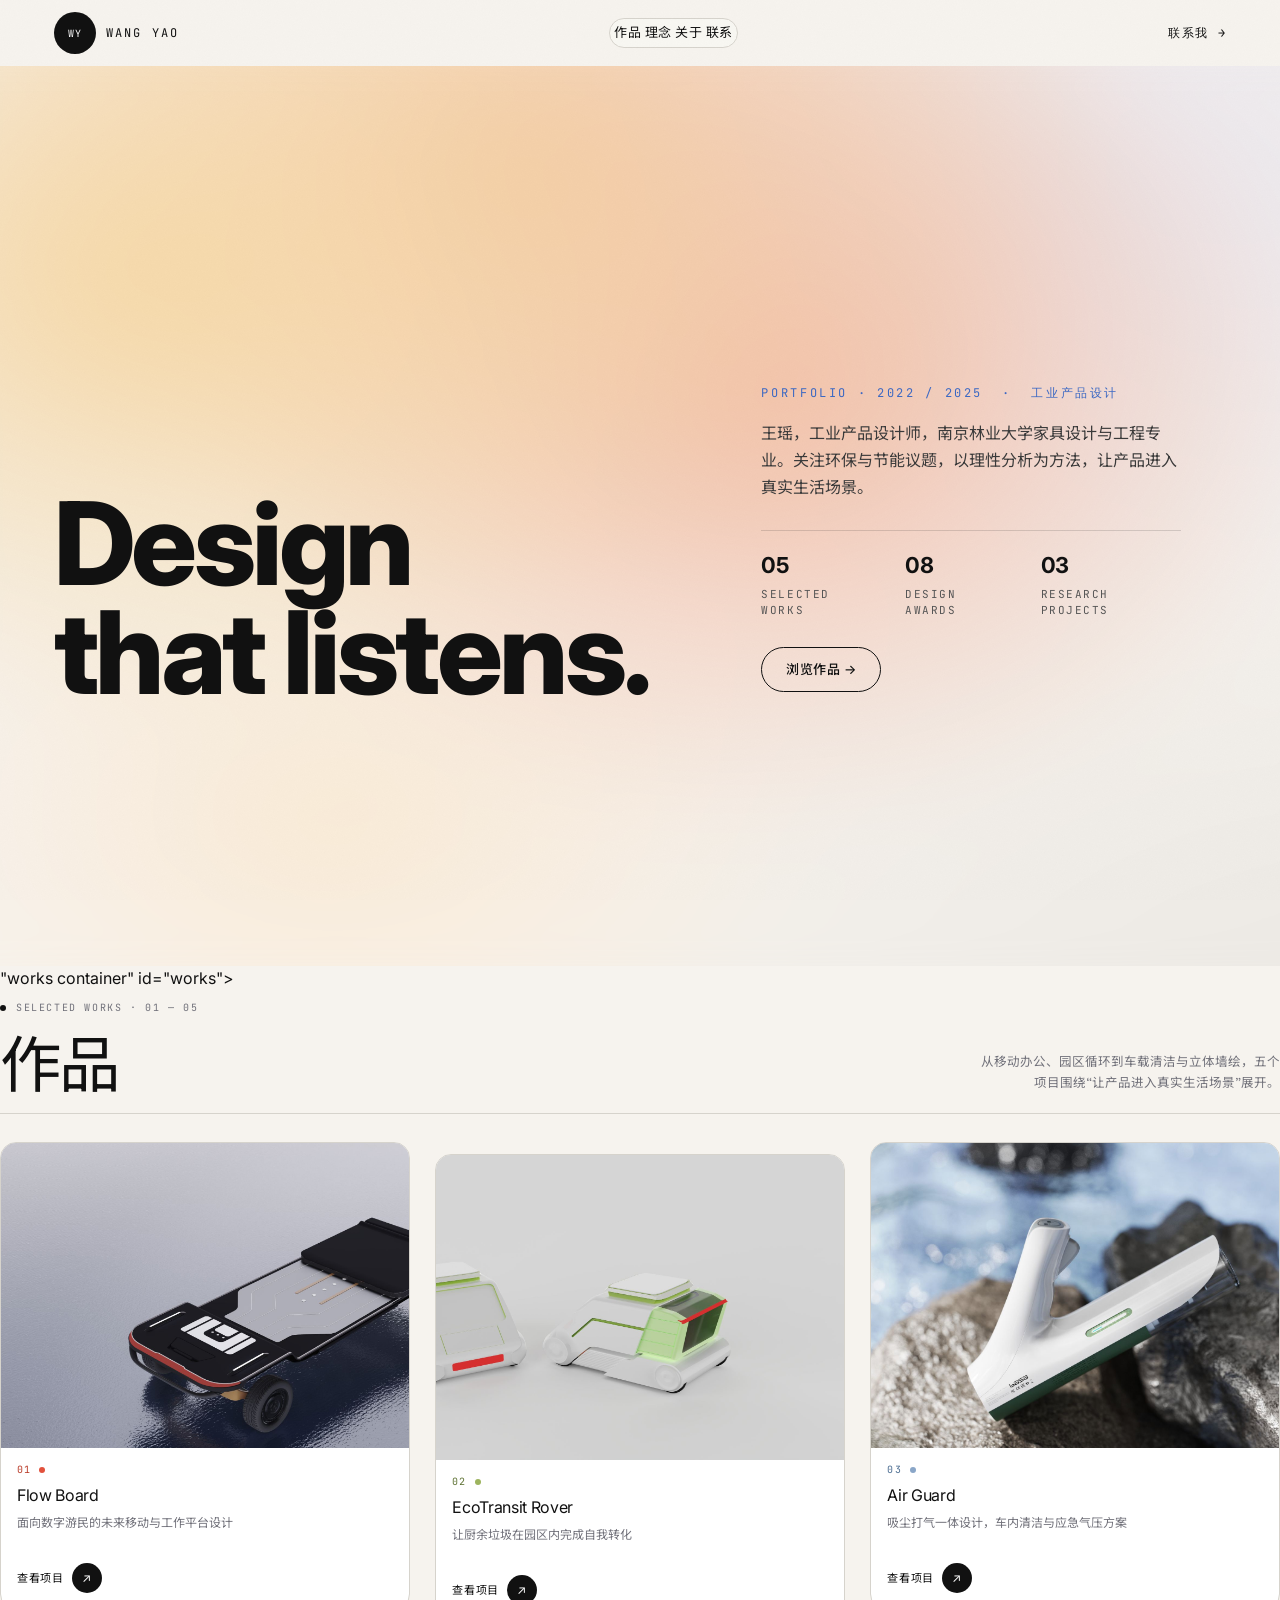
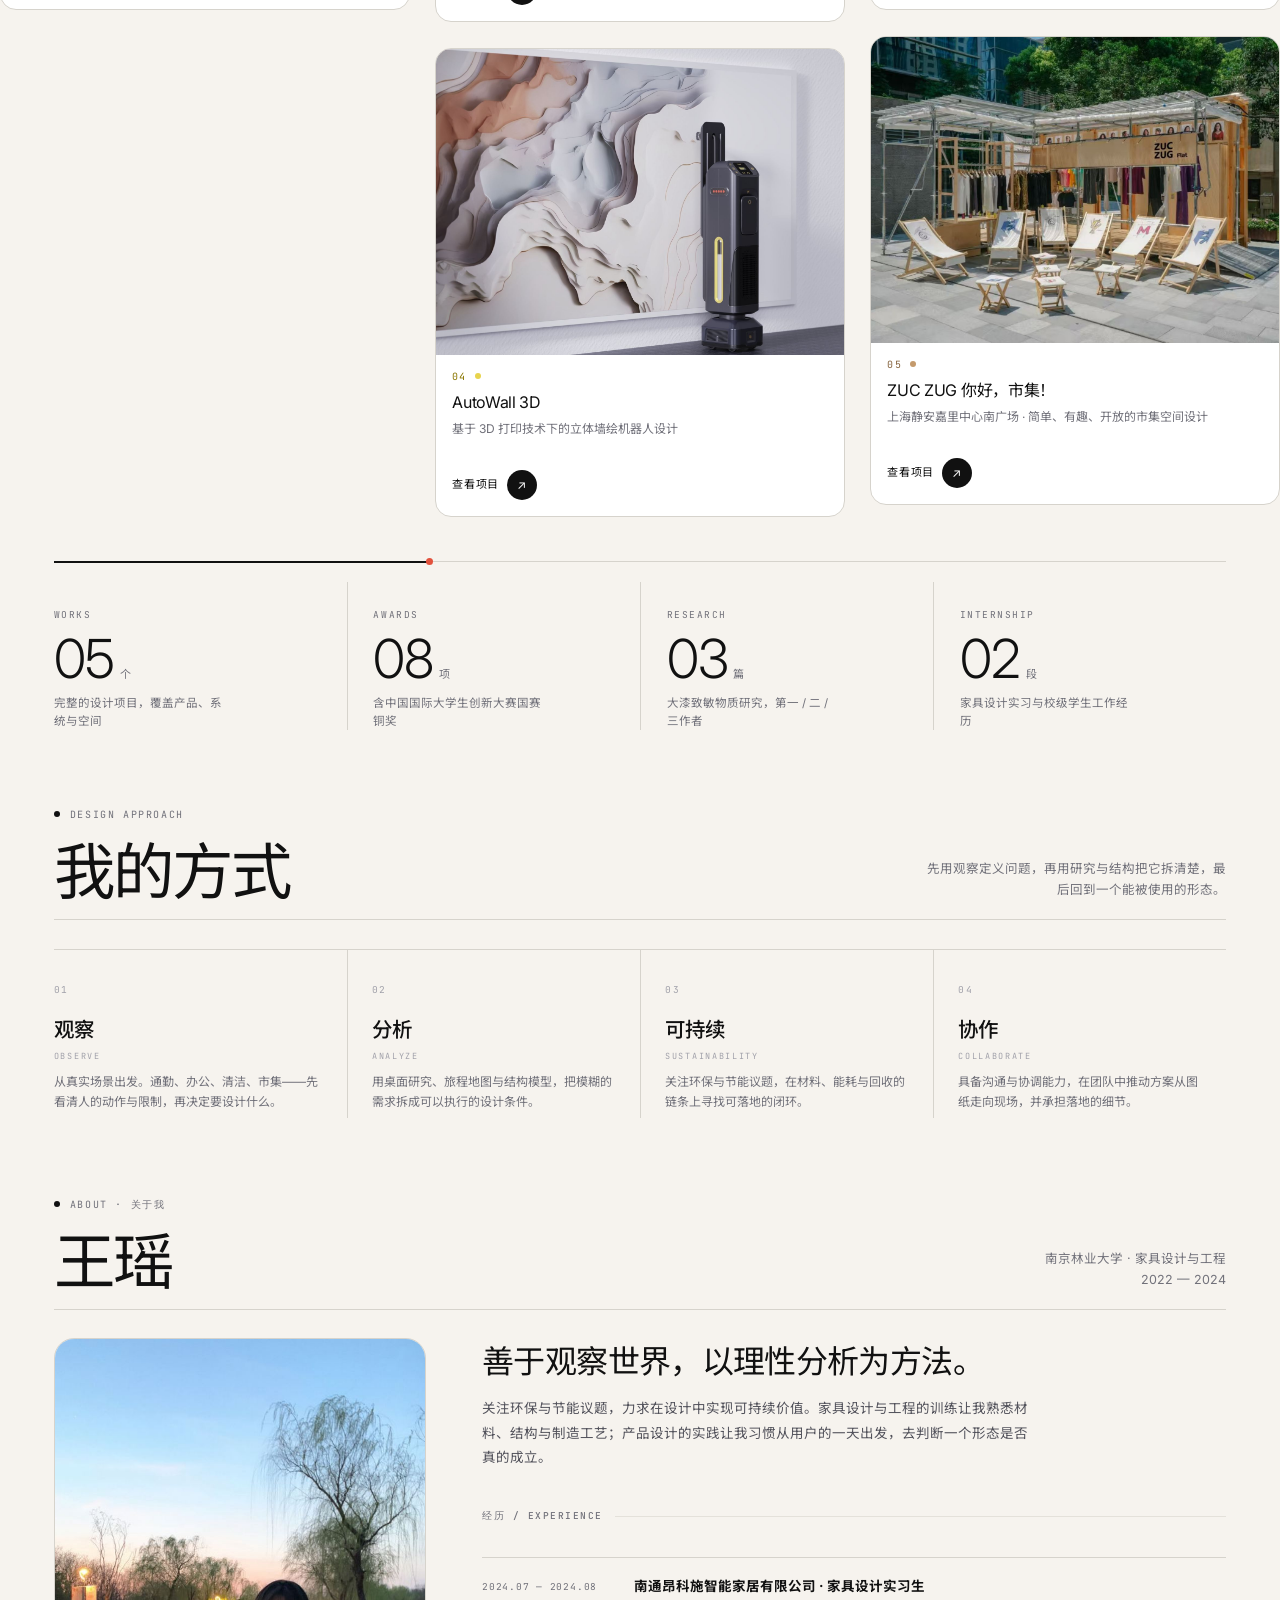
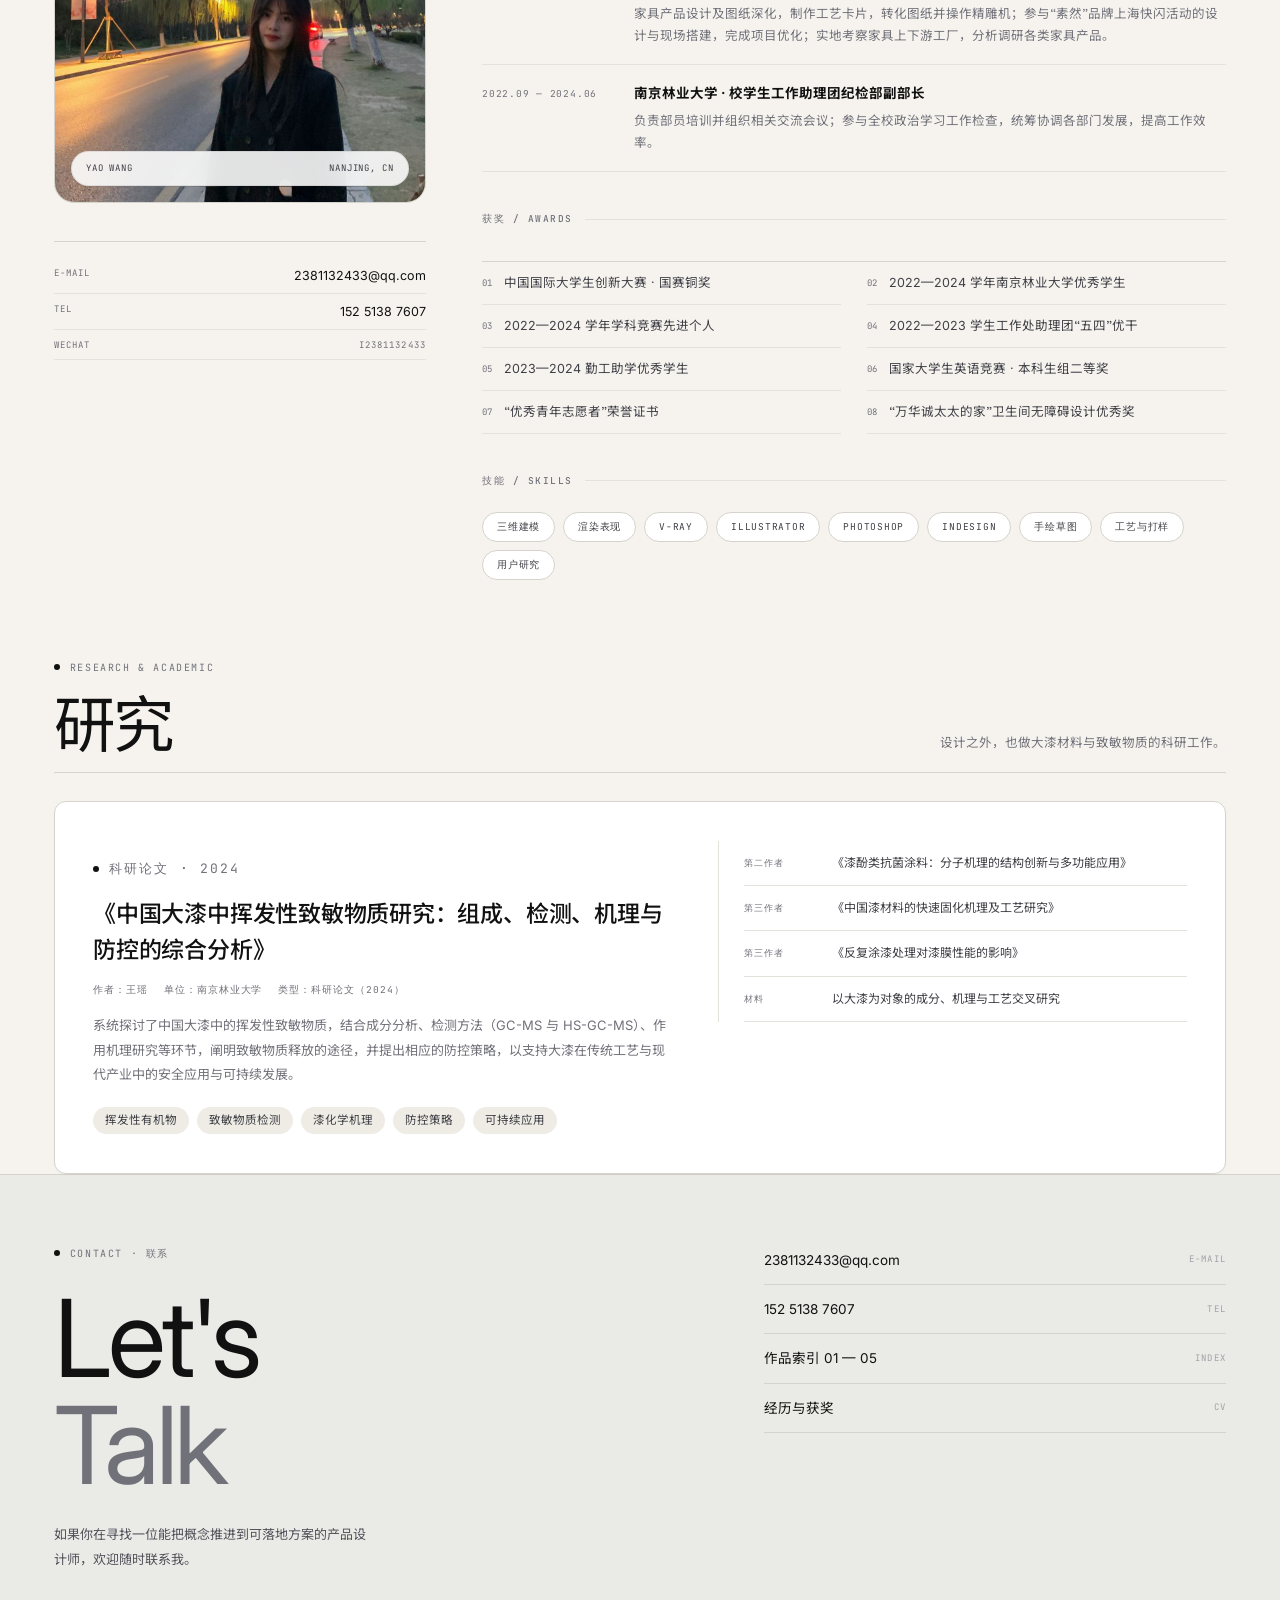
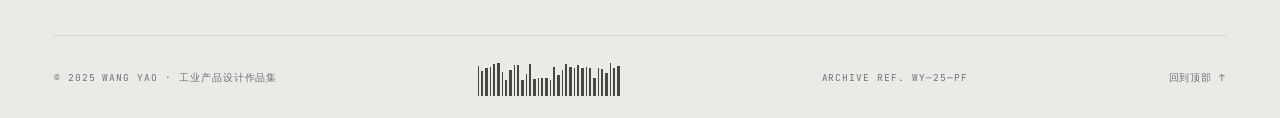
==== index.html @ 46381cb2 "Aurora gradient hero matching Nucleate reference; simplified nav, no geometric art" ====
<!DOCTYPE html>
<html lang="zh-CN"><head>
<meta charset="utf-8">
<meta name="viewport" content="width=device-width, initial-scale=1">
<title>王瑶 WANG YAO — 工业产品设计作品集</title>
<meta name="description" content="王瑶，工业产品设计师，南京林业大学家具设计与工程专业。作品集包含 Flow Board、EcoTransit Rover、Air Guard、AutoWall 3D 与 ZUC ZUG 市集空间设计。">
<link rel="preconnect" href="https://fonts.googleapis.com">
<link rel="preconnect" href="https://fonts.gstatic.com" crossorigin="">
<link href="https://fonts.googleapis.com/css2?family=Inter:wght@300;400;500;600&amp;family=JetBrains+Mono:wght@400;500&amp;family=Noto+Sans+SC:wght@300;400;500;700&amp;display=swap" rel="stylesheet">
<link rel="stylesheet" href="assets/css/site.css">
</head>
<body class="home" id="top">
<div class="grain" aria-hidden="true"></div>
<div class="scroll-progress" aria-hidden="true"><i></i></div>

<header class="nav nav--hero" id="nav">
  <div class="container nav__inner">
    <a class="brand brand--hero" href="index.html">
      <span class="brand__disc">WY</span>
      <span class="brand__name">Wang Yao</span>
    </a>
    <nav class="nav__menu" id="menu">
      <a href="#works">作品</a>
      <a href="#approach">理念</a>
      <a href="#about">关于</a>
      <a href="#contact">联系</a>
    </nav>
    <div class="nav__right">
      <a class="nav__cta" href="#contact">联系我 →</a>
      <button class="nav__burger" id="burger" aria-label="打开菜单" aria-expanded="false">
        <span></span><span></span>
      </button>
    </div>
  </div>
</header>

<main>
  <!-- ============================= HERO ============================= -->
  <section class="hero hero--aurora" id="hero">
    <div class="hero__aurora" aria-hidden="true"></div>
    <div class="container hero__aurora-inner">

      <div class="hero__aurora-body" data-reveal>
        <div class="hero__aurora-left">
          <h1 class="hero__aurora-h" data-split>
            <span>Design</span><br>
            <span>that listens.</span>
          </h1>
        </div>

        <div class="hero__aurora-right">
          <p class="hero__aurora-tag">Portfolio · 2022 / 2025 &nbsp;·&nbsp; 工业产品设计</p>
          <p class="hero__aurora-intro">
            王瑶，工业产品设计师，南京林业大学家具设计与工程专业。关注环保与节能议题，以理性分析为方法，让产品进入真实生活场景。
          </p>
          <div class="hero__aurora-meta">
            <span><b>05</b> Selected Works</span>
            <span><b>08</b> Design Awards</span>
            <span><b>03</b> Research Projects</span>
          </div>
          <a class="hero__aurora-cta" href="#works">浏览作品 →</a>
        </div>
      </div>

    </div>
  </section>"works container" id="works">
    <div class="section-head">
      <div>
        <p class="eyebrow">Selected Works · 01 — 05</p>
        <h2 data-split>作品</h2>
      </div>
      <p class="note">从移动办公、园区循环到车载清洁与立体墙绘，五个项目围绕“让产品进入真实生活场景”展开。</p>
    </div>

    <div class="workscroll" data-reveal>
      <div class="workscroll__track">
        <a class="workcard" href="work/flow-board.html" style="--pc:#E2513C; --pc-ink:#B93B28; --pc-t:rgba(226,81,60,.1)">
          <span class="workcard__half" aria-hidden="true"></span>
          <figure class="workcard__media">
            <img src="assets/img/flow-cover.jpg" alt="Flow Board 产品渲染">
          </figure>
          <div class="workcard__info">
            <div class="workcard__top"><span class="workcard__idx">01</span><span class="workcard__dot"></span></div>
            <h3>Flow Board</h3>
            <p>面向数字游民的未来移动与工作平台设计</p>
            <span class="workcard__cta">查看项目 <i>↗</i></span>
          </div>
        </a>
        <a class="workcard" href="work/ecotransit-rover.html" style="--pc:#9DB45E; --pc-ink:#5E7233; --pc-t:rgba(157,180,94,.12)">
          <span class="workcard__half" aria-hidden="true"></span>
          <figure class="workcard__media">
            <img src="assets/img/rover-cover.jpg" alt="EcoTransit Rover 移动垃圾分类处理车">
          </figure>
          <div class="workcard__info">
            <div class="workcard__top"><span class="workcard__idx">02</span><span class="workcard__dot"></span></div>
            <h3>EcoTransit Rover</h3>
            <p>让厨余垃圾在园区内完成自我转化</p>
            <span class="workcard__cta">查看项目 <i>↗</i></span>
          </div>
        </a>
        <a class="workcard" href="work/air-guard.html" style="--pc:#8AA6C8; --pc-ink:#4A6C90; --pc-t:rgba(138,166,200,.12)">
          <span class="workcard__half" aria-hidden="true"></span>
          <figure class="workcard__media">
            <img src="assets/img/air-cover.jpg" alt="Air Guard 吸尘打气一体设备">
          </figure>
          <div class="workcard__info">
            <div class="workcard__top"><span class="workcard__idx">03</span><span class="workcard__dot"></span></div>
            <h3>Air Guard</h3>
            <p>吸尘打气一体设计，车内清洁与应急气压方案</p>
            <span class="workcard__cta">查看项目 <i>↗</i></span>
          </div>
        </a>
        <a class="workcard" href="work/autowall-3d.html" style="--pc:#E8D44D; --pc-ink:#8A7600; --pc-t:rgba(232,212,77,.13)">
          <span class="workcard__half" aria-hidden="true"></span>
          <figure class="workcard__media">
            <img src="assets/img/auto-cover.jpg" alt="AutoWall 3D 立体墙绘机器人">
          </figure>
          <div class="workcard__info">
            <div class="workcard__top"><span class="workcard__idx">04</span><span class="workcard__dot"></span></div>
            <h3>AutoWall 3D</h3>
            <p>基于 3D 打印技术下的立体墙绘机器人设计</p>
            <span class="workcard__cta">查看项目 <i>↗</i></span>
          </div>
        </a>
        <a class="workcard" href="work/zuc-zug.html" style="--pc:#C49A6C; --pc-ink:#85633E; --pc-t:rgba(196,154,108,.12)">
          <span class="workcard__half" aria-hidden="true"></span>
          <figure class="workcard__media">
            <img src="assets/img/zuc-yard.jpg" alt="ZUC ZUG 市集空间现场">
          </figure>
          <div class="workcard__info">
            <div class="workcard__top"><span class="workcard__idx">05</span><span class="workcard__dot"></span></div>
            <h3>ZUC ZUG 你好，市集！</h3>
            <p>上海静安嘉里中心南广场 · 简单、有趣、开放的市集空间设计</p>
            <span class="workcard__cta">查看项目 <i>↗</i></span>
          </div>
        </a>
      </div>
    </div>
  </section>

  <!-- ============================= STATS ============================= -->
  <section class="stats container">
    <div class="statrow" data-reveal>
      <div class="statrow__grid">
        <div class="stat">
          <dt>Works</dt>
          <dd><span data-count="5" data-pad="2">05</span><small>个</small></dd>
          <p>完整的设计项目，覆盖产品、系统与空间</p>
        </div>
        <div class="stat">
          <dt>Awards</dt>
          <dd><span data-count="8" data-pad="2">08</span><small>项</small></dd>
          <p>含中国国际大学生创新大赛国赛铜奖</p>
        </div>
        <div class="stat">
          <dt>Research</dt>
          <dd><span data-count="3" data-pad="2">03</span><small>篇</small></dd>
          <p>大漆致敏物质研究，第一 / 二 / 三作者</p>
        </div>
        <div class="stat">
          <dt>Internship</dt>
          <dd><span data-count="2" data-pad="2">02</span><small>段</small></dd>
          <p>家具设计实习与校级学生工作经历</p>
        </div>
      </div>
    </div>
  </section>

  <!-- ============================= APPROACH ============================= -->
  <section class="approach container" id="approach">
    <div class="section-head">
      <div>
        <p class="eyebrow">Design Approach</p>
        <h2 data-split>我的方式</h2>
      </div>
      <p class="note">先用观察定义问题，再用研究与结构把它拆清楚，最后回到一个能被使用的形态。</p>
    </div>

    <div class="steps">
      <article class="step" data-reveal>
        <span class="step__no">01</span>
        <h3>观察 <i>Observe</i></h3>
        <p>从真实场景出发。通勤、办公、清洁、市集——先看清人的动作与限制，再决定要设计什么。</p>
      </article>
      <article class="step" data-reveal style="--d:80ms">
        <span class="step__no">02</span>
        <h3>分析 <i>Analyze</i></h3>
        <p>用桌面研究、旅程地图与结构模型，把模糊的需求拆成可以执行的设计条件。</p>
      </article>
      <article class="step" data-reveal style="--d:160ms">
        <span class="step__no">03</span>
        <h3>可持续 <i>Sustainability</i></h3>
        <p>关注环保与节能议题，在材料、能耗与回收的链条上寻找可落地的闭环。</p>
      </article>
      <article class="step" data-reveal style="--d:240ms">
        <span class="step__no">04</span>
        <h3>协作 <i>Collaborate</i></h3>
        <p>具备沟通与协调能力，在团队中推动方案从图纸走向现场，并承担落地的细节。</p>
      </article>
    </div>
  </section>

  <!-- ============================= ABOUT ============================= -->
  <section class="about container" id="about">
    <div class="section-head">
      <div>
        <p class="eyebrow">About · 关于我</p>
        <h2 data-split>王瑶</h2>
      </div>
      <p class="note">南京林业大学 · 家具设计与工程<br>2022 — 2024</p>
    </div>

    <div class="aboutv">
      <div class="aboutv__side">
        <figure class="about__portrait" data-reveal>
          <img src="assets/img/portrait.jpg" alt="王瑶肖像">
          <figcaption><span>Yao Wang</span><span>Nanjing, CN</span></figcaption>
        </figure>
        <div class="about__contact">
          <div><span>E-mail</span><a href="mailto:2381132433@qq.com">2381132433@qq.com</a></div>
          <div><span>Tel</span><a href="tel:15251387607">152 5138 7607</a></div>
          <div><span>WeChat</span><span>i2381132433</span></div>
        </div>
      </div>

      <div class="aboutv__main">
        <div data-reveal>
          <h3>善于观察世界，以理性分析为方法。</h3>
          <p class="aboutv__lead">关注环保与节能议题，力求在设计中实现可持续价值。家具设计与工程的训练让我熟悉材料、结构与制造工艺；产品设计的实践让我习惯从用户的一天出发，去判断一个形态是否真的成立。</p>
        </div>

        <div class="sub-head"><h4>经历 / Experience</h4></div>
        <div class="timeline">
          <div class="timeline__item">
            <div class="timeline__date">2024.07 — 2024.08</div>
            <div>
              <h4>南通昂科施智能家居有限公司 · 家具设计实习生</h4>
              <p>家具产品设计及图纸深化，制作工艺卡片，转化图纸并操作精雕机；参与“素然”品牌上海快闪活动的设计与现场搭建，完成项目优化；实地考察家具上下游工厂，分析调研各类家具产品。</p>
            </div>
          </div>
          <div class="timeline__item">
            <div class="timeline__date">2022.09 — 2024.06</div>
            <div>
              <h4>南京林业大学 · 校学生工作助理团纪检部副部长</h4>
              <p>负责部员培训并组织相关交流会议；参与全校政治学习工作检查，统筹协调各部门发展，提高工作效率。</p>
            </div>
          </div>
        </div>

        <div class="sub-head"><h4>获奖 / Awards</h4></div>
        <ul class="awards">
          <li><i>01</i>中国国际大学生创新大赛 · 国赛铜奖</li>
          <li><i>02</i>2022—2024 学年南京林业大学优秀学生</li>
          <li><i>03</i>2022—2024 学年学科竞赛先进个人</li>
          <li><i>04</i>2022—2023 学生工作处助理团“五四”优干</li>
          <li><i>05</i>2023—2024 勤工助学优秀学生</li>
          <li><i>06</i>国家大学生英语竞赛 · 本科生组二等奖</li>
          <li><i>07</i>“优秀青年志愿者”荣誉证书</li>
          <li><i>08</i>“万华诚太太的家”卫生间无障碍设计优秀奖</li>
        </ul>

        <div class="sub-head"><h4>技能 / Skills</h4></div>
        <div class="skills">
          <span>三维建模</span><span>渲染表现</span><span>V-Ray</span>
          <span>Illustrator</span><span>Photoshop</span><span>InDesign</span>
          <span>手绘草图</span><span>工艺与打样</span><span>用户研究</span>
        </div>
      </div>
    </div>
  </section>

  <!-- ============================= RESEARCH ============================= -->
  <section class="research container" id="research">
    <div class="section-head">
      <div>
        <p class="eyebrow">Research &amp; Academic</p>
        <h2 data-split>研究</h2>
      </div>
      <p class="note">设计之外，也做大漆材料与致敏物质的科研工作。</p>
    </div>

    <div class="research__grid" data-reveal>
      <div class="research__paper">
        <p class="eyebrow">科研论文 · 2024</p>
        <h3>《中国大漆中挥发性致敏物质研究：组成、检测、机理与防控的综合分析》</h3>
        <div class="role">
          <span>作者：王瑶</span><span>单位：南京林业大学</span><span>类型：科研论文（2024）</span>
        </div>
        <p>系统探讨了中国大漆中的挥发性致敏物质，结合成分分析、检测方法（GC-MS 与 HS-GC-MS）、作用机理研究等环节，阐明致敏物质释放的途径，并提出相应的防控策略，以支持大漆在传统工艺与现代产业中的安全应用与可持续发展。</p>
        <div class="keywords">
          <span>挥发性有机物</span><span>致敏物质检测</span><span>漆化学机理</span><span>防控策略</span><span>可持续应用</span>
        </div>
      </div>

      <div class="research__side">
        <ul>
          <li><span class="tag">第二作者</span>《漆酚类抗菌涂料：分子机理的结构创新与多功能应用》</li>
          <li><span class="tag">第三作者</span>《中国漆材料的快速固化机理及工艺研究》</li>
          <li><span class="tag">第三作者</span>《反复涂漆处理对漆膜性能的影响》</li>
          <li><span class="tag">材料</span>以大漆为对象的成分、机理与工艺交叉研究</li>
        </ul>
      </div>
    </div>
  </section>
</main>

<!-- ============================= FOOTER ============================= -->
<footer class="footer" id="contact">
  <div class="container">
    <div class="footer__top">
      <div>
        <p class="eyebrow">Contact · 联系</p>
        <h2 class="footer__title">Let's<br><span>Talk</span></h2>
        <p class="footer__note">如果你在寻找一位能把概念推进到可落地方案的产品设计师，欢迎随时联系我。</p>
      </div>
      <div class="footer__links">
        <a href="mailto:2381132433@qq.com"><span>2381132433@qq.com</span><span class="k">E-mail</span></a>
        <a href="tel:15251387607"><span>152 5138 7607</span><span class="k">Tel</span></a>
        <a href="#works"><span>作品索引 01 — 05</span><span class="k">Index</span></a>
        <a href="#about"><span>经历与获奖</span><span class="k">CV</span></a>
      </div>
    </div>
    <div class="footer__bottom">
      <span>© 2025 Wang Yao · 工业产品设计作品集</span>
      <span class="barcode" aria-hidden="true"><i style="width: 1px; height: 90%;"></i><i style="width: 2px; height: 75%;"></i><i style="width: 3px; height: 84%;"></i><i style="width: 1px; height: 85%;"></i><i style="width: 2px; height: 94%;"></i><i style="width: 3px; height: 99%;"></i><i style="width: 1px; height: 72%;"></i><i style="width: 2px; height: 49%;"></i><i style="width: 3px; height: 78%;"></i><i style="width: 1px; height: 91%;"></i><i style="width: 2px; height: 92%;"></i><i style="width: 3px; height: 49%;"></i><i style="width: 1px; height: 66%;"></i><i style="width: 2px; height: 95%;"></i><i style="width: 3px; height: 52%;"></i><i style="width: 1px; height: 53%;"></i><i style="width: 2px; height: 54%;"></i><i style="width: 3px; height: 55%;"></i><i style="width: 1px; height: 48%;"></i><i style="width: 2px; height: 85%;"></i><i style="width: 3px; height: 62%;"></i><i style="width: 1px; height: 79%;"></i><i style="width: 2px; height: 96%;"></i><i style="width: 3px; height: 85%;"></i><i style="width: 1px; height: 82%;"></i><i style="width: 2px; height: 91%;"></i><i style="width: 3px; height: 84%;"></i><i style="width: 1px; height: 85%;"></i><i style="width: 2px; height: 82%;"></i><i style="width: 3px; height: 55%;"></i><i style="width: 1px; height: 84%;"></i><i style="width: 2px; height: 81%;"></i><i style="width: 3px; height: 70%;"></i><i style="width: 1px; height: 99%;"></i><i style="width: 2px; height: 84%;"></i><i style="width: 3px; height: 89%;"></i></span>
      <span>Archive Ref. WY—25—PF</span>
      <a href="#top">回到顶部 ↑</a>
    </div>
  </div>
</footer>

<div class="lightbox" id="lightbox" aria-hidden="true"><img alt=""></div>

<script src="assets/js/site.js"></script>

</body></html>
---- assets/css/site.css ----
/* ============================================================
   WANG YAO — PORTFOLIO
   Editorial / technical layout system
   ============================================================ */

:root {
  --paper: #f2f0ea;
  --paper-2: #e8e4db;
  --card: #eae7df;
  --ink: #17170f;
  --ink-soft: #3b3a32;
  --muted: #6f6c62;
  --line: #d6d1c5;
  --line-soft: #e2ded4;
  --accent: #c1411d;
  --accent-soft: #e0b9a7;
  --white: #fbfaf6;

  --font-display: "Archivo", "Noto Sans SC", "PingFang SC", sans-serif;
  --font-body: "Noto Sans SC", "PingFang SC", "Microsoft YaHei", sans-serif;
  --font-mono: "JetBrains Mono", "SFMono-Regular", Consolas, monospace;

  --pad: clamp(20px, 4.2vw, 64px);
  --maxw: 1440px;
  --r-card: 14px;
  --ease: cubic-bezier(0.2, 0.7, 0.2, 1);
}

* { box-sizing: border-box; }

html { scroll-behavior: smooth; }

body {
  margin: 0;
  background: var(--paper);
  color: var(--ink);
  font-family: var(--font-body);
  font-size: 15px;
  line-height: 1.75;
  -webkit-font-smoothing: antialiased;
  overflow-x: hidden;
}

img { display: block; max-width: 100%; }
a { color: inherit; text-decoration: none; }
button { font: inherit; color: inherit; }

::selection { background: var(--ink); color: var(--paper); }

/* paper grain */
.grain {
  position: fixed;
  inset: 0;
  z-index: 1000;
  pointer-events: none;
  opacity: 0.25;
  mix-blend-mode: multiply;
  background-image: url("data:image/svg+xml,%3Csvg xmlns='http://www.w3.org/2000/svg' width='240' height='240'%3E%3Cfilter id='n'%3E%3CfeTurbulence type='fractalNoise' baseFrequency='0.85' numOctaves='3' stitchTiles='stitch'/%3E%3CfeColorMatrix type='saturate' values='0'/%3E%3C/filter%3E%3Crect width='240' height='240' filter='url(%23n)' opacity='0.35'/%3E%3C/svg%3E");
}

/* ---------- shared bits ---------- */
.container {
  width: 100%;
  max-width: var(--maxw);
  margin: 0 auto;
  padding: 0 var(--pad);
}

.mono {
  font-family: var(--font-mono);
  font-size: 10px;
  letter-spacing: 0.12em;
  text-transform: uppercase;
  color: var(--muted);
}

.eyebrow {
  display: inline-flex;
  align-items: center;
  gap: 10px;
  font-family: var(--font-mono);
  font-size: 10px;
  letter-spacing: 0.16em;
  text-transform: uppercase;
  color: var(--muted);
}

.eyebrow::before {
  content: "";
  width: 6px;
  height: 6px;
  border-radius: 50%;
  background: var(--accent);
}

.eyebrow--line::after {
  content: "";
  display: block;
  width: 42px;
  height: 1px;
  background: var(--line);
}

.section-head {
  display: flex;
  align-items: flex-end;
  justify-content: space-between;
  gap: 32px;
  padding-bottom: 22px;
  border-bottom: 1px solid var(--line);
  margin-bottom: clamp(30px, 4vw, 54px);
}

.section-head h2 {
  margin: 8px 0 0;
  font-family: var(--font-display);
  font-size: clamp(28px, 4.6vw, 56px);
  font-weight: 700;
  letter-spacing: -0.03em;
  line-height: 0.98;
  text-transform: uppercase;
}

.section-head .note {
  max-width: 300px;
  margin: 0 0 4px;
  font-size: 12.5px;
  line-height: 1.7;
  color: var(--muted);
  text-align: right;
}

section { position: relative; }

/* ============================================================
   NAV
   ============================================================ */
.nav {
  position: sticky;
  top: 0;
  z-index: 900;
  backdrop-filter: blur(14px);
  background: rgba(242, 240, 234, 0.78);
  border-bottom: 1px solid transparent;
  transition: border-color 0.3s var(--ease), background 0.3s var(--ease);
}

.nav.is-scrolled { border-bottom-color: var(--line); }

.nav__inner {
  display: flex;
  align-items: center;
  justify-content: space-between;
  gap: 24px;
  height: 72px;
}

.brand {
  display: flex;
  align-items: center;
  gap: 12px;
  flex: 0 0 auto;
}

.brand__mark {
  width: 34px;
  height: 34px;
  border: 1px solid var(--ink);
  border-radius: 50%;
  display: grid;
  place-items: center;
  font-family: var(--font-display);
  font-size: 11px;
  font-weight: 800;
  letter-spacing: -0.02em;
}

.brand__name {
  font-family: var(--font-mono);
  font-size: 11px;
  letter-spacing: 0.18em;
  text-transform: uppercase;
}

.nav__menu {
  display: flex;
  align-items: center;
  gap: 4px;
  padding: 4px;
  border: 1px solid var(--line);
  border-radius: 999px;
  background: rgba(251, 250, 246, 0.6);
}

.nav__menu a {
  padding: 7px 16px;
  border-radius: 999px;
  font-size: 12.5px;
  color: var(--ink-soft);
  transition: background 0.25s var(--ease), color 0.25s var(--ease);
}

.nav__menu a:hover { background: var(--ink); color: var(--paper); }

.nav__right { display: flex; align-items: center; gap: 14px; }

.btn {
  display: inline-flex;
  align-items: center;
  gap: 10px;
  padding: 11px 20px;
  border-radius: 999px;
  border: 1px solid var(--ink);
  background: var(--ink);
  color: var(--paper);
  font-size: 12.5px;
  letter-spacing: 0.02em;
  cursor: pointer;
  transition: transform 0.3s var(--ease), background 0.3s var(--ease), color 0.3s var(--ease);
}

.btn:hover { background: var(--accent); border-color: var(--accent); }
.btn--ghost { background: transparent; color: var(--ink); border-color: var(--line); }
.btn--ghost:hover { background: var(--ink); color: var(--paper); border-color: var(--ink); }
.btn__arrow { transition: transform 0.3s var(--ease); }
.btn:hover .btn__arrow { transform: translate(3px, -3px); }

.nav__burger {
  display: none;
  width: 40px;
  height: 40px;
  border: 1px solid var(--line);
  border-radius: 50%;
  background: transparent;
  cursor: pointer;
  position: relative;
}

.nav__burger span {
  position: absolute;
  left: 12px;
  right: 12px;
  height: 1px;
  background: var(--ink);
  transition: transform 0.3s var(--ease), opacity 0.3s;
}
.nav__burger span:nth-child(1) { top: 16px; }
.nav__burger span:nth-child(2) { top: 23px; }

/* ============================================================
   HERO
   ============================================================ */
.hero {
  padding: clamp(28px, 4vw, 56px) 0 clamp(40px, 7vw, 96px);
}

.hero__inner {
  display: grid;
  grid-template-columns: minmax(0, 1fr) minmax(0, 1.02fr);
  gap: clamp(28px, 4vw, 72px);
  align-items: start;
}

.hero__copy { padding-top: clamp(8px, 3vw, 40px); }

.hero__title {
  margin: 26px 0 0;
  font-family: var(--font-display);
  font-weight: 800;
  font-size: clamp(58px, 10.2vw, 148px);
  line-height: 0.82;
  letter-spacing: -0.055em;
  text-transform: uppercase;
}

.hero__title-cn {
  display: block;
  margin-top: 0.18em;
  font-family: var(--font-body);
  font-weight: 500;
  font-size: clamp(20px, 2.4vw, 30px);
  letter-spacing: 0.26em;
  line-height: 1.2;
  color: var(--ink-soft);
}

.hero__role {
  margin: 22px 0 0;
  font-size: clamp(14px, 1.25vw, 17px);
  letter-spacing: 0.02em;
  color: var(--ink);
}

.hero__intro {
  margin: 16px 0 0;
  max-width: 44ch;
  font-size: 14px;
  line-height: 1.85;
  color: var(--muted);
}

.hero__actions {
  display: flex;
  flex-wrap: wrap;
  gap: 10px;
  margin-top: 30px;
}

.hero__meta {
  display: grid;
  grid-template-columns: repeat(4, minmax(0, auto));
  gap: clamp(16px, 3vw, 42px);
  margin: 40px 0 0;
  padding-top: 20px;
  border-top: 1px solid var(--line);
}

.hero__meta div { min-width: 0; }

.hero__meta dt {
  font-family: var(--font-mono);
  font-size: 9.5px;
  letter-spacing: 0.14em;
  text-transform: uppercase;
  color: var(--muted);
}

.hero__meta dd {
  margin: 6px 0 0;
  font-family: var(--font-display);
  font-size: 20px;
  font-weight: 600;
  letter-spacing: -0.02em;
  line-height: 1.1;
}

/* hero image */
.hero__visual {
  position: relative;
  margin: 0;
  border-radius: var(--r-card);
  overflow: hidden;
  background: var(--paper-2);
  aspect-ratio: 10 / 11;
  isolation: isolate;
}

.hero__visual img {
  width: 100%;
  height: 100%;
  object-fit: cover;
  transform: scale(1.04);
  transition: transform 1.4s var(--ease);
}

.hero__visual:hover img { transform: scale(1.09); }

.hero__visual::after {
  content: "";
  position: absolute;
  inset: 0;
  background: linear-gradient(180deg, rgba(20, 20, 15, 0.28) 0%, rgba(20, 20, 15, 0) 34%, rgba(20, 20, 15, 0) 62%, rgba(20, 20, 15, 0.38) 100%);
  pointer-events: none;
}

.chip {
  position: absolute;
  z-index: 2;
  display: inline-flex;
  align-items: center;
  gap: 8px;
  padding: 8px 14px;
  border-radius: 999px;
  background: rgba(251, 250, 246, 0.9);
  backdrop-filter: blur(8px);
  font-family: var(--font-mono);
  font-size: 9.5px;
  letter-spacing: 0.1em;
  text-transform: uppercase;
  color: var(--ink);
}

.chip--tl { top: 18px; left: 18px; }
.chip--tr { top: 18px; right: 18px; }
.chip--bl { bottom: 18px; left: 18px; }
.chip--br { bottom: 18px; right: 18px; }
.chip .dot { width: 5px; height: 5px; border-radius: 50%; background: var(--accent); }

.fab {
  position: absolute;
  z-index: 3;
  right: 18px;
  bottom: 18px;
  width: 46px;
  height: 46px;
  border-radius: 50%;
  background: var(--ink);
  color: var(--paper);
  display: grid;
  place-items: center;
  font-size: 16px;
  transition: transform 0.4s var(--ease), background 0.4s var(--ease);
}

.fab:hover { transform: rotate(45deg); background: var(--accent); }

.hero__visual .chip--br { bottom: 76px; padding: 6px 12px; }

/* ---------- ticker ---------- */
.ticker {
  border-top: 1px solid var(--line);
  border-bottom: 1px solid var(--line);
  overflow: hidden;
  padding: 14px 0;
  background: var(--paper-2);
}

.ticker__track {
  display: flex;
  width: max-content;
  animation: marquee 44s linear infinite;
}

.ticker:hover .ticker__track { animation-play-state: paused; }

.ticker__track span {
  display: inline-flex;
  align-items: center;
  gap: 22px;
  padding-right: 22px;
  font-family: var(--font-mono);
  font-size: 10.5px;
  letter-spacing: 0.16em;
  text-transform: uppercase;
  color: var(--ink-soft);
  white-space: nowrap;
}

.ticker__track span::after {
  content: "";
  width: 5px;
  height: 5px;
  border-radius: 50%;
  background: var(--accent);
  opacity: 0.8;
}

@keyframes marquee {
  from { transform: translate3d(0, 0, 0); }
  to { transform: translate3d(-50%, 0, 0); }
}

/* ============================================================
   WORKS
   ============================================================ */
.works { padding-top: clamp(56px, 8vw, 118px); }

.works__grid {
  display: grid;
  grid-template-columns: repeat(12, 1fr);
  gap: clamp(16px, 2vw, 30px) clamp(16px, 2vw, 30px);
}

.card {
  grid-column: span 6;
  display: block;
  position: relative;
}

.card--wide { grid-column: span 7; }
.card--narrow { grid-column: span 5; }
.card--full { grid-column: span 12; }

.card__media {
  position: relative;
  border-radius: var(--r-card);
  overflow: hidden;
  background: var(--card);
  aspect-ratio: 16 / 10;
}

.card--narrow .card__media { aspect-ratio: 4 / 3.1; }
.card--full .card__media { aspect-ratio: 21 / 9; }
.card--tall .card__media { aspect-ratio: 4 / 5; }

.card__media img {
  width: 100%;
  height: 100%;
  object-fit: cover;
  transition: transform 1.1s var(--ease);
}

.card:hover .card__media img { transform: scale(1.045); }

.card__badge {
  position: absolute;
  top: 16px;
  left: 16px;
  z-index: 2;
  padding: 6px 12px;
  border-radius: 999px;
  background: rgba(251, 250, 246, 0.88);
  font-family: var(--font-mono);
  font-size: 9px;
  letter-spacing: 0.12em;
  text-transform: uppercase;
}

.card__meta {
  display: flex;
  align-items: baseline;
  gap: 14px;
  padding: 16px 2px 0;
  border-bottom: 1px solid var(--line);
  transition: border-color 0.3s var(--ease);
}

.card:hover .card__meta { border-color: var(--ink); }

.card__index {
  font-family: var(--font-mono);
  font-size: 10px;
  color: var(--muted);
  padding-top: 4px;
}

.card__text { flex: 1 1 auto; min-width: 0; }

.card__text h3 {
  margin: 0;
  font-family: var(--font-display);
  font-size: clamp(19px, 2vw, 25px);
  font-weight: 700;
  letter-spacing: -0.025em;
  text-transform: uppercase;
  line-height: 1.1;
}

.card__text p {
  margin: 5px 0 0;
  font-size: 12.5px;
  line-height: 1.6;
  color: var(--muted);
  overflow: hidden;
  text-overflow: ellipsis;
  white-space: nowrap;
}

.card__arrow {
  flex: 0 0 auto;
  width: 30px;
  height: 30px;
  border: 1px solid var(--line);
  border-radius: 50%;
  display: grid;
  place-items: center;
  font-size: 13px;
  transition: background 0.35s var(--ease), color 0.35s var(--ease), transform 0.35s var(--ease), border-color 0.35s;
}

.card:hover .card__arrow {
  background: var(--accent);
  border-color: var(--accent);
  color: var(--white);
  transform: rotate(45deg);
}

/* ---------- stats ---------- */
.stats { padding-top: clamp(56px, 8vw, 110px); }

.stats__grid {
  display: grid;
  grid-template-columns: repeat(4, 1fr);
  border-top: 1px solid var(--line);
  border-bottom: 1px solid var(--line);
  background: var(--white);
  border-radius: 4px;
  overflow: hidden;
}

.stat {
  padding: clamp(22px, 2.6vw, 34px);
  border-right: 1px solid var(--line);
}

.stat:last-child { border-right: 0; }

.stat dt {
  font-family: var(--font-mono);
  font-size: 9.5px;
  letter-spacing: 0.14em;
  text-transform: uppercase;
  color: var(--muted);
}

.stat dd {
  margin: 12px 0 0;
  font-family: var(--font-display);
  font-size: clamp(30px, 4vw, 46px);
  font-weight: 700;
  letter-spacing: -0.04em;
  line-height: 1;
}

.stat dd small {
  font-size: 0.4em;
  font-weight: 500;
  letter-spacing: 0;
  margin-left: 2px;
}

.stat p {
  margin: 10px 0 0;
  font-size: 12px;
  color: var(--muted);
  line-height: 1.5;
}

/* ============================================================
   APPROACH
   ============================================================ */
.approach { padding-top: clamp(64px, 9vw, 130px); }

.approach__wrap {
  position: relative;
  display: grid;
  grid-template-columns: repeat(2, minmax(0, 1fr));
  gap: clamp(18px, 3vw, 40px) clamp(18px, 14vw, 210px);
  margin-top: 12px;
}

.rings {
  position: absolute;
  top: 50%;
  left: 50%;
  width: min(46%, 420px);
  aspect-ratio: 1;
  transform: translate(-50%, -50%);
  display: grid;
  place-items: center;
  pointer-events: none;
}

.rings__circle {
  position: absolute;
  border: 1px solid var(--line);
  border-radius: 50%;
}

.rings__circle:nth-child(1) { inset: 6%; }
.rings__circle:nth-child(2) { inset: 0%; opacity: 0.6; }
.rings__circle:nth-child(3) { inset: 20%; opacity: 0.5; }

.rings__label {
  position: relative;
  z-index: 2;
  text-align: center;
  font-family: var(--font-display);
  font-size: clamp(16px, 1.9vw, 24px);
  font-weight: 700;
  line-height: 1.15;
  letter-spacing: -0.02em;
  text-transform: uppercase;
}

.rings__label small {
  display: block;
  margin-top: 8px;
  font-family: var(--font-mono);
  font-size: 9px;
  font-weight: 400;
  letter-spacing: 0.14em;
  color: var(--muted);
}

.approach__card {
  position: relative;
  z-index: 2;
  padding: clamp(20px, 2.4vw, 28px);
  border: 1px solid var(--line);
  border-radius: 6px;
  background: rgba(251, 250, 246, 0.72);
  transition: background 0.4s var(--ease), transform 0.4s var(--ease), border-color 0.4s var(--ease);
}

.approach__card:hover {
  background: var(--white);
  border-color: var(--ink);
  transform: translateY(-4px);
}

.approach__card .num {
  position: absolute;
  top: 14px;
  right: 16px;
  font-family: var(--font-mono);
  font-size: 9px;
  color: var(--muted);
}

.approach__card h3 {
  margin: 0;
  font-size: 15px;
  font-weight: 700;
  letter-spacing: 0.01em;
}

.approach__card .en {
  display: block;
  margin-top: 4px;
  font-family: var(--font-mono);
  font-size: 9px;
  letter-spacing: 0.14em;
  text-transform: uppercase;
  color: var(--muted);
}

.approach__card p {
  margin: 14px 0 0;
  font-size: 12.5px;
  line-height: 1.8;
  color: var(--muted);
}

/* ============================================================
   ABOUT
   ============================================================ */
.about { padding-top: clamp(64px, 9vw, 130px); }

.about__grid {
  display: grid;
  grid-template-columns: minmax(0, 0.82fr) minmax(0, 1.18fr);
  gap: clamp(28px, 4vw, 72px);
  align-items: start;
}

.about__portrait {
  position: relative;
  border-radius: var(--r-card);
  overflow: hidden;
  background: var(--card);
  aspect-ratio: 4 / 5;
}

.about__portrait img { width: 100%; height: 100%; object-fit: cover; }

.about__portrait figcaption {
  position: absolute;
  left: 16px;
  right: 16px;
  bottom: 16px;
  display: flex;
  justify-content: space-between;
  gap: 12px;
  padding: 10px 14px;
  border-radius: 999px;
  background: rgba(251, 250, 246, 0.9);
  font-family: var(--font-mono);
  font-size: 9px;
  letter-spacing: 0.1em;
  text-transform: uppercase;
}

.about__contact {
  display: grid;
  gap: 2px;
  margin-top: 22px;
  padding-top: 18px;
  border-top: 1px solid var(--line);
}

.about__contact div {
  display: flex;
  justify-content: space-between;
  gap: 16px;
  padding: 7px 0;
  border-bottom: 1px solid var(--line-soft);
  font-size: 12.5px;
}

.about__contact span {
  font-family: var(--font-mono);
  font-size: 9px;
  letter-spacing: 0.12em;
  text-transform: uppercase;
  color: var(--muted);
}

.about__body h3 {
  margin: 0 0 14px;
  font-size: clamp(17px, 1.7vw, 20px);
  font-weight: 700;
}

.about__body > p {
  margin: 0;
  max-width: 54ch;
  font-size: 14px;
  line-height: 1.95;
  color: var(--ink-soft);
}

.timeline {
  margin: 34px 0 0;
  border-top: 1px solid var(--line);
}

.timeline__item {
  display: grid;
  grid-template-columns: 132px minmax(0, 1fr);
  gap: 20px;
  padding: 18px 0;
  border-bottom: 1px solid var(--line-soft);
}

.timeline__date {
  font-family: var(--font-mono);
  font-size: 9.5px;
  letter-spacing: 0.08em;
  color: var(--muted);
  padding-top: 4px;
}

.timeline__item h4 {
  margin: 0;
  font-size: 13.5px;
  font-weight: 700;
}

.timeline__item p {
  margin: 6px 0 0;
  font-size: 12.5px;
  line-height: 1.75;
  color: var(--muted);
}

.awards {
  display: grid;
  grid-template-columns: repeat(2, minmax(0, 1fr));
  gap: 0 26px;
  margin: 34px 0 0;
  padding: 0;
  list-style: none;
  border-top: 1px solid var(--line);
}

.awards li {
  display: flex;
  gap: 12px;
  padding: 11px 0;
  border-bottom: 1px solid var(--line-soft);
  font-size: 12.5px;
  line-height: 1.6;
  color: var(--ink-soft);
}

.awards li i {
  font-family: var(--font-mono);
  font-style: normal;
  font-size: 9px;
  color: var(--muted);
  padding-top: 3px;
}

.skills {
  display: flex;
  flex-wrap: wrap;
  gap: 8px;
  margin-top: 24px;
}

.skills span {
  padding: 7px 14px;
  border: 1px solid var(--line);
  border-radius: 999px;
  font-family: var(--font-mono);
  font-size: 9.5px;
  letter-spacing: 0.08em;
  text-transform: uppercase;
  color: var(--ink-soft);
  background: rgba(251, 250, 246, 0.6);
}

.sub-head {
  display: flex;
  align-items: center;
  gap: 12px;
  margin: 40px 0 0;
}

.sub-head h4 {
  margin: 0;
  font-family: var(--font-mono);
  font-size: 9.5px;
  font-weight: 500;
  letter-spacing: 0.16em;
  text-transform: uppercase;
  color: var(--muted);
}

.sub-head::after {
  content: "";
  flex: 1;
  height: 1px;
  background: var(--line-soft);
}

/* ============================================================
   RESEARCH
   ============================================================ */
.research { padding-top: clamp(64px, 9vw, 130px); }

.research__grid {
  display: grid;
  grid-template-columns: minmax(0, 1.1fr) minmax(0, 0.9fr);
  gap: clamp(24px, 4vw, 64px);
  align-items: start;
  padding: clamp(26px, 3vw, 40px);
  border: 1px solid var(--line);
  border-radius: 6px;
  background: var(--white);
}

.research__paper h3 {
  margin: 16px 0 0;
  font-size: clamp(17px, 1.9vw, 23px);
  font-weight: 700;
  line-height: 1.55;
  letter-spacing: -0.01em;
}

.research__paper .role {
  display: flex;
  flex-wrap: wrap;
  gap: 16px;
  margin-top: 14px;
  font-family: var(--font-mono);
  font-size: 9.5px;
  letter-spacing: 0.1em;
  text-transform: uppercase;
  color: var(--muted);
}

.research__paper p {
  margin: 16px 0 0;
  font-size: 13px;
  line-height: 1.9;
  color: var(--muted);
}

.keywords {
  display: flex;
  flex-wrap: wrap;
  gap: 8px;
  margin-top: 20px;
}

.keywords span {
  padding: 5px 12px;
  border-radius: 999px;
  background: var(--paper-2);
  font-size: 11.5px;
  color: var(--ink-soft);
}

.research__side {
  display: grid;
  gap: 12px;
  padding-left: clamp(0px, 2vw, 32px);
  border-left: 1px solid var(--line-soft);
}

.research__side li {
  list-style: none;
  display: flex;
  gap: 14px;
  padding: 12px 0;
  border-bottom: 1px solid var(--line-soft);
  font-size: 12px;
  line-height: 1.7;
  color: var(--ink-soft);
}

.research__side ul { margin: 0; padding: 0; }

.research__side .tag {
  font-family: var(--font-mono);
  font-size: 8.5px;
  letter-spacing: 0.1em;
  color: var(--muted);
  flex: 0 0 74px;
  padding-top: 3px;
}

/* ============================================================
   FOOTER
   ============================================================ */
.footer {
  margin-top: clamp(70px, 10vw, 140px);
  background: #131310;
  color: var(--paper);
  padding: clamp(48px, 7vw, 90px) 0 28px;
}

.footer .eyebrow { color: rgba(242, 240, 234, 0.55); }

.footer__top {
  display: grid;
  grid-template-columns: minmax(0, 1.4fr) minmax(0, 1fr);
  gap: clamp(30px, 5vw, 80px);
  padding-bottom: clamp(40px, 5vw, 64px);
  border-bottom: 1px solid rgba(242, 240, 234, 0.16);
}

.footer__title {
  margin: 14px 0 0;
  font-family: var(--font-display);
  font-size: clamp(40px, 8vw, 112px);
  font-weight: 800;
  line-height: 0.86;
  letter-spacing: -0.05em;
  text-transform: uppercase;
}

.footer__title span { color: var(--accent-soft); }

.footer__note {
  margin: 22px 0 0;
  max-width: 40ch;
  font-size: 13px;
  line-height: 1.9;
  color: rgba(242, 240, 234, 0.6);
}

.footer__links {
  display: grid;
  gap: 0;
  align-content: start;
}

.footer__links a {
  display: flex;
  align-items: center;
  justify-content: space-between;
  gap: 18px;
  padding: 14px 0;
  border-bottom: 1px solid rgba(242, 240, 234, 0.16);
  font-size: 13.5px;
  transition: color 0.3s var(--ease), padding-left 0.3s var(--ease);
}

.footer__links a:hover { color: var(--accent-soft); padding-left: 6px; }

.footer__links .k {
  font-family: var(--font-mono);
  font-size: 9px;
  letter-spacing: 0.14em;
  text-transform: uppercase;
  color: rgba(242, 240, 234, 0.45);
}

.footer__bottom {
  display: flex;
  align-items: center;
  justify-content: space-between;
  gap: 20px;
  padding-top: 24px;
  font-family: var(--font-mono);
  font-size: 9.5px;
  letter-spacing: 0.1em;
  text-transform: uppercase;
  color: rgba(242, 240, 234, 0.42);
}

.footer__bottom a:hover { color: var(--paper); }

/* ============================================================
   WORK DETAIL
   ============================================================ */
.study { padding-top: clamp(34px, 5vw, 64px); }

.study__head {
  display: grid;
  grid-template-columns: minmax(0, 1.55fr) minmax(0, 0.75fr);
  gap: clamp(28px, 5vw, 80px);
  align-items: end;
  padding-bottom: clamp(26px, 3vw, 40px);
  border-bottom: 1px solid var(--ink);
}

.study__head h1 {
  margin: 18px 0 0;
  font-family: var(--font-display);
  font-size: clamp(44px, 8.4vw, 118px);
  font-weight: 800;
  line-height: 0.84;
  letter-spacing: -0.05em;
  text-transform: uppercase;
}

.study__sub {
  margin: 22px 0 0;
  font-size: clamp(14px, 1.4vw, 17px);
  color: var(--ink-soft);
}

.study__sub-en {
  margin: 6px 0 0;
  font-family: var(--font-mono);
  font-size: 10px;
  letter-spacing: 0.1em;
  text-transform: uppercase;
  color: var(--muted);
}

.study__meta {
  display: grid;
  gap: 10px;
  font-size: 12px;
}

.study__meta div {
  display: flex;
  justify-content: space-between;
  gap: 16px;
  padding-bottom: 8px;
  border-bottom: 1px solid var(--line);
}

.study__meta span {
  font-family: var(--font-mono);
  font-size: 9px;
  letter-spacing: 0.13em;
  text-transform: uppercase;
  color: var(--muted);
}

.study__meta b { font-weight: 500; }

.barcode {
  display: flex;
  align-items: flex-end;
  gap: 2px;
  height: 34px;
  margin-top: 2px;
}

.barcode i {
  display: block;
  width: 2px;
  background: var(--ink);
  opacity: 0.75;
}

.study__hero {
  margin: clamp(26px, 3vw, 44px) 0 0;
  position: relative;
}

.study__hero-frame {
  position: relative;
  border: 1px solid var(--line);
  border-radius: 4px;
  overflow: hidden;
  background: var(--paper-2);
}

.study__hero-frame img {
  width: 100%;
  aspect-ratio: 16 / 8.4;
  object-fit: cover;
}

.study__hero .deco {
  position: absolute;
  inset: 8%;
  width: 84%;
  height: 84%;
  pointer-events: none;
  opacity: 0.55;
}

.study__caption {
  display: flex;
  justify-content: space-between;
  gap: 20px;
  margin-top: 10px;
  font-family: var(--font-mono);
  font-size: 9px;
  letter-spacing: 0.1em;
  text-transform: uppercase;
  color: var(--muted);
}

.study__block {
  display: grid;
  grid-template-columns: minmax(0, 0.42fr) minmax(0, 1fr);
  gap: clamp(20px, 4vw, 64px);
  padding: clamp(40px, 5vw, 70px) 0 0;
}

.label {
  font-family: var(--font-mono);
  font-size: 9.5px;
  letter-spacing: 0.16em;
  text-transform: uppercase;
  color: var(--muted);
  padding-top: 5px;
}

.label b {
  display: block;
  margin-top: 6px;
  font-family: var(--font-body);
  font-size: 13px;
  font-weight: 700;
  letter-spacing: 0.02em;
  color: var(--ink);
  text-transform: none;
}

.brief p {
  margin: 0;
  font-size: clamp(14px, 1.5vw, 17px);
  line-height: 1.95;
  color: var(--ink-soft);
  max-width: 62ch;
}

.brief p + p { margin-top: 16px; }

.brief .en {
  font-family: var(--font-mono);
  font-size: 10.5px;
  line-height: 2;
  letter-spacing: 0.02em;
  color: var(--muted);
  text-transform: none;
}

.features {
  display: grid;
  grid-template-columns: repeat(2, minmax(0, 1fr));
  gap: 0 clamp(24px, 4vw, 56px);
}

.features__item {
  display: grid;
  grid-template-columns: 34px minmax(0, 1fr);
  gap: 14px;
  padding: 20px 0;
  border-top: 1px solid var(--line);
}

.features__item i {
  font-family: var(--font-mono);
  font-style: normal;
  font-size: 10px;
  color: var(--accent);
  padding-top: 5px;
}

.features__item h4 {
  margin: 0;
  font-size: 14px;
  font-weight: 700;
  letter-spacing: 0.01em;
}

.features__item p {
  margin: 6px 0 0;
  font-size: 12.5px;
  line-height: 1.75;
  color: var(--muted);
}

.gallery {
  display: grid;
  grid-template-columns: repeat(2, minmax(0, 1fr));
  gap: clamp(14px, 2vw, 24px);
  margin-top: 8px;
}

.gallery figure {
  margin: 0;
  cursor: zoom-in;
}

.gallery figure img {
  width: 100%;
  height: 100%;
  aspect-ratio: 4 / 3;
  object-fit: cover;
  border-radius: 4px;
  background: var(--card);
  transition: opacity 0.4s var(--ease);
}

.gallery figure:hover img { opacity: 0.88; }

.gallery--wide { grid-template-columns: 1fr; }
.gallery--wide figure img { aspect-ratio: 21 / 9; }

.gallery figcaption {
  margin-top: 8px;
  font-family: var(--font-mono);
  font-size: 9px;
  letter-spacing: 0.1em;
  text-transform: uppercase;
  color: var(--muted);
}

.panels {
  display: grid;
  grid-template-columns: repeat(3, minmax(0, 1fr));
  margin-top: 10px;
  border: 1px solid var(--line);
  border-radius: 4px;
  overflow: hidden;
  background: var(--white);
}

.panel {
  padding: clamp(18px, 2vw, 26px);
  border-right: 1px solid var(--line);
  min-height: 190px;
}

.panel:last-child { border-right: 0; }

.panel h5 {
  margin: 0 0 16px;
  font-family: var(--font-mono);
  font-size: 9px;
  font-weight: 500;
  letter-spacing: 0.14em;
  text-transform: uppercase;
  color: var(--muted);
}

.panel ul { margin: 0; padding: 0; list-style: none; }

.panel li {
  display: flex;
  gap: 10px;
  padding: 7px 0;
  border-bottom: 1px solid var(--line-soft);
  font-size: 11.5px;
  line-height: 1.5;
  color: var(--ink-soft);
}

.panel li:last-child { border-bottom: 0; }

.panel li span {
  font-family: var(--font-mono);
  font-size: 8.5px;
  color: var(--muted);
  flex: 0 0 26px;
  padding-top: 2px;
}

.panel .big {
  font-family: var(--font-display);
  font-size: clamp(26px, 3vw, 38px);
  font-weight: 700;
  letter-spacing: -0.03em;
  line-height: 1;
  margin: 0;
}

.panel .big sup {
  font-size: 0.4em;
  vertical-align: super;
}

.panel .big-label {
  margin: 8px 0 0;
  font-size: 11.5px;
  color: var(--muted);
  line-height: 1.6;
}

.panel svg { width: 100%; height: auto; display: block; margin-top: 6px; overflow: visible; }
.panel svg text { font-family: var(--font-mono); font-size: 6px; fill: var(--muted); letter-spacing: 0.06em; }

.panel--chart {
  padding: clamp(18px, 2vw, 26px);
  border: 1px solid var(--line);
  border-radius: 8px;
  background: var(--white);
  min-height: 0;
}
.panel--chart svg { margin-top: 10px; }
.panel--chart .big-label {
  margin: 12px 0 0;
  font-size: 12px;
  color: var(--muted);
  line-height: 1.6;
}

.spread {
  display: grid;
  grid-template-columns: repeat(2, minmax(0, 1fr));
  gap: clamp(14px, 2vw, 24px);
  margin-top: 10px;
}

.spread figure { margin: 0; cursor: zoom-in; }

.spread img {
  width: 100%;
  border: 1px solid var(--line);
  border-radius: 4px;
  background: var(--white);
  transition: opacity 0.4s var(--ease);
}

.spread figure:hover img { opacity: 0.9; }

.spread figcaption {
  margin-top: 8px;
  font-family: var(--font-mono);
  font-size: 9px;
  letter-spacing: 0.1em;
  text-transform: uppercase;
  color: var(--muted);
}

.study__nav {
  display: flex;
  align-items: center;
  justify-content: space-between;
  gap: 20px;
  margin-top: clamp(50px, 7vw, 100px);
  padding: 26px 0;
  border-top: 1px solid var(--ink);
  border-bottom: 1px solid var(--line);
}

.study__nav a {
  display: inline-flex;
  align-items: center;
  gap: 12px;
  font-size: 13px;
  transition: color 0.3s var(--ease);
  max-width: 40%;
}

.study__nav a:hover { color: var(--accent); }

.study__nav .dir {
  font-family: var(--font-mono);
  font-size: 9px;
  letter-spacing: 0.14em;
  text-transform: uppercase;
  color: var(--muted);
  display: block;
  margin-bottom: 4px;
}

.study__nav .center {
  font-family: var(--font-mono);
  font-size: 9px;
  letter-spacing: 0.14em;
  text-transform: uppercase;
  color: var(--muted);
}

/* lightbox */
.lightbox {
  position: fixed;
  inset: 0;
  z-index: 1200;
  display: none;
  place-items: center;
  background: rgba(19, 19, 16, 0.92);
  padding: 4vw;
  cursor: zoom-out;
}

.lightbox.is-open { display: grid; }

.lightbox img {
  max-width: 100%;
  max-height: 100%;
  border-radius: 4px;
  object-fit: contain;
}

/* reveal */
[data-reveal] {
  opacity: 0;
  transform: translateY(26px);
  transition: opacity 0.9s var(--ease), transform 0.9s var(--ease);
}

[data-reveal].is-in { opacity: 1; transform: none; }

/* ============================================================
   RESPONSIVE
   ============================================================ */
@media (min-width: 861px) {
  .card { display: flex; flex-direction: column; }
  .card--narrow .card__media { aspect-ratio: auto; flex: 1 1 auto; }
  .card__meta { margin-top: auto; }
}

@media (max-width: 1080px) {
  .hero__inner { grid-template-columns: 1fr; }
  .hero__visual { aspect-ratio: 16 / 11; }
  .hero__title { font-size: clamp(64px, 14vw, 120px); }
  .approach__wrap { gap: 18px 120px; }
  .about__grid { grid-template-columns: 1fr; }
  .about__portrait { max-width: 460px; }
  .research__grid { grid-template-columns: 1fr; }
  .research__side { border-left: 0; padding-left: 0; border-top: 1px solid var(--line-soft); padding-top: 12px; }
  .study__head { grid-template-columns: 1fr; align-items: start; }
  .study__meta { max-width: 420px; }
  .study__block { grid-template-columns: 1fr; gap: 18px; }
  .footer__top { grid-template-columns: 1fr; }
}

@media (max-width: 860px) {
  .nav__menu { display: none; }
  .nav__burger { display: block; }
  .nav__right .btn { display: none; }
  .nav__menu.is-open {
    display: flex;
    position: absolute;
    top: 72px;
    left: var(--pad);
    right: var(--pad);
    flex-direction: column;
    align-items: stretch;
    padding: 8px;
    border-radius: 18px;
    background: var(--white);
    box-shadow: 0 24px 60px rgba(20, 20, 15, 0.14);
  }
  .nav__menu.is-open a { text-align: center; padding: 12px; }
  .card, .card--wide, .card--narrow { grid-column: span 12; }
  .card__media, .card--narrow .card__media, .card--full .card__media { aspect-ratio: 16 / 11; }
  .stats__grid { grid-template-columns: repeat(2, 1fr); }
  .stat { border-bottom: 1px solid var(--line); }
  .stat:nth-child(2n) { border-right: 0; }
  .approach__wrap { grid-template-columns: 1fr; gap: 14px; }
  .rings { display: none; }
  .features { grid-template-columns: 1fr; }
  .panels { grid-template-columns: 1fr; }
  .panel { border-right: 0; border-bottom: 1px solid var(--line); min-height: 0; }
  .panel:last-child { border-bottom: 0; }
  .gallery { grid-template-columns: 1fr; }
  .spread { grid-template-columns: 1fr; }
  .awards { grid-template-columns: 1fr; }
  .timeline__item { grid-template-columns: 1fr; gap: 6px; }
  .section-head { flex-direction: column; align-items: flex-start; gap: 14px; }
  .section-head .note { text-align: left; }
  .footer__bottom { flex-direction: column; align-items: flex-start; gap: 10px; }
}

@media (max-width: 560px) {
  body { font-size: 14px; }
  .hero__meta { grid-template-columns: repeat(2, 1fr); gap: 18px; }
  .hero__title { font-size: clamp(52px, 19vw, 86px); }
  .stats__grid { grid-template-columns: 1fr; }
  .stat { border-right: 0; }
  .study__nav a { max-width: 46%; }
  .study__nav .center { display: none; }
  .chip { font-size: 8.5px; padding: 6px 11px; }
}

@media (prefers-reduced-motion: reduce) {
  * { animation-duration: 0.01ms !important; animation-iteration-count: 1 !important; transition-duration: 0.01ms !important; }
  html { scroll-behavior: auto; }
}

/* ============================================================
   PROJECT DETAIL — MODULAR TECHNICAL LAYOUT
   ============================================================ */
.proj { padding-top: clamp(24px, 4vw, 52px); }

.proj-progress {
  position: fixed;
  top: 0;
  left: 0;
  right: 0;
  height: 2px;
  z-index: 950;
  pointer-events: none;
}
.proj-progress i {
  display: block;
  height: 100%;
  width: 100%;
  background: var(--accent);
  transform: scaleX(0);
  transform-origin: 0 50%;
}

/* ---------- head ---------- */
.proj-head {
  padding-bottom: clamp(22px, 3vw, 34px);
  border-bottom: 1px solid var(--ink);
}

.proj-head__top {
  display: flex;
  align-items: center;
  justify-content: space-between;
  gap: 20px;
}

.proj-head__main {
  display: grid;
  grid-template-columns: minmax(0, 1.35fr) minmax(0, 0.65fr);
  gap: clamp(24px, 4vw, 64px);
  align-items: end;
  margin-top: clamp(16px, 2.4vw, 30px);
}

.proj-title {
  margin: 0;
  font-family: var(--font-display);
  font-size: clamp(56px, 9.2vw, 144px);
  font-weight: 800;
  line-height: 0.82;
  letter-spacing: -0.055em;
  text-transform: uppercase;
}

.proj-sub {
  margin: 22px 0 0;
  font-size: clamp(14px, 1.5vw, 18px);
  color: var(--ink-soft);
}

.proj-sub-en {
  margin: 6px 0 0;
  font-family: var(--font-mono);
  font-size: 10px;
  letter-spacing: 0.1em;
  text-transform: uppercase;
  color: var(--muted);
}

.proj-tags {
  display: flex;
  flex-wrap: wrap;
  gap: 8px;
  margin: 20px 0 0;
  padding: 0;
  list-style: none;
}
.proj-tags li {
  padding: 6px 12px;
  border: 1px solid var(--line);
  border-radius: 999px;
  background: rgba(251, 250, 246, 0.55);
  font-family: var(--font-mono);
  font-size: 9px;
  letter-spacing: 0.12em;
  text-transform: uppercase;
  color: var(--ink-soft);
}

.proj-meta {
  display: grid;
  gap: 9px;
  padding-bottom: 4px;
}
.proj-meta__row {
  display: flex;
  justify-content: space-between;
  gap: 18px;
  padding-bottom: 8px;
  border-bottom: 1px solid var(--line);
  font-size: 12px;
}
.proj-meta__row span {
  font-family: var(--font-mono);
  font-size: 9px;
  letter-spacing: 0.13em;
  text-transform: uppercase;
  color: var(--muted);
}
.proj-meta__row b { font-weight: 500; text-align: right; }
.proj-meta__foot {
  display: flex;
  align-items: flex-end;
  justify-content: space-between;
  gap: 16px;
  padding-top: 4px;
}

/* ---------- hero ---------- */
.proj-hero { margin: clamp(18px, 2.6vw, 34px) 0 0; }

.proj-hero__frame {
  position: relative;
  overflow: hidden;
  border: 1px solid var(--line);
  border-radius: 6px;
  background: var(--paper-2);
}
.proj-hero__frame img {
  width: 100%;
  aspect-ratio: 16 / 8.9;
  object-fit: cover;
  transform: scale(1.045);
  will-change: transform;
}
.proj-hero__hud {
  position: absolute;
  left: 0;
  right: 0;
  bottom: 0;
  display: flex;
  align-items: flex-end;
  justify-content: space-between;
  gap: 16px;
  padding: clamp(14px, 2vw, 24px);
  background: linear-gradient(to top, rgba(18, 18, 14, 0.42), transparent 68%);
}
.proj-hero__hud .mono { color: rgba(251, 250, 246, 0.82); }

.proj-hero__cap,
.proj-cap {
  display: flex;
  justify-content: space-between;
  gap: 20px;
  margin-top: 10px;
  font-family: var(--font-mono);
  font-size: 9px;
  letter-spacing: 0.1em;
  text-transform: uppercase;
  color: var(--muted);
}
.proj-hero__cap span:last-child { text-align: right; }

/* ---------- mobile module index ---------- */
.proj-index { display: none; }

/* ---------- body grid + rail ---------- */
.proj-body {
  display: grid;
  grid-template-columns: 148px minmax(0, 1fr);
  gap: clamp(26px, 4vw, 60px);
  margin-top: clamp(28px, 4vw, 52px);
}

.proj-main { min-width: 0; }

.proj-rail {
  position: sticky;
  top: 96px;
  align-self: start;
}

.rail__title {
  display: flex;
  justify-content: space-between;
  margin: 0 0 14px;
  font-size: 9px;
  letter-spacing: 0.16em;
}

.rail {
  position: relative;
  display: grid;
  gap: 2px;
  padding-left: 14px;
}
.rail::before {
  content: "";
  position: absolute;
  left: 0;
  top: 8px;
  bottom: 8px;
  width: 1px;
  background: var(--line);
}
.rail a {
  position: relative;
  display: block;
  padding: 7px 0;
  color: var(--muted);
  transition: color 0.35s var(--ease);
}
.rail a::before {
  content: "";
  position: absolute;
  left: -17px;
  top: 50%;
  width: 6px;
  height: 6px;
  margin-top: -3px;
  border-radius: 50%;
  background: var(--line);
  transition: background 0.35s var(--ease), transform 0.35s var(--ease);
}
.rail a i {
  display: inline-block;
  width: 22px;
  font-family: var(--font-mono);
  font-style: normal;
  font-size: 9px;
  letter-spacing: 0.08em;
  color: var(--muted);
  transition: color 0.35s var(--ease);
}
.rail a b {
  font-size: 11.5px;
  font-weight: 500;
  letter-spacing: 0.01em;
}
.rail a:hover { color: var(--ink); }
.rail a.is-active { color: var(--ink); }
.rail a.is-active::before { background: var(--accent); transform: scale(1.35); }
.rail a.is-active i { color: var(--accent); }

.rail__note {
  margin: 26px 0 0;
  font-size: 8.5px;
  line-height: 1.9;
  letter-spacing: 0.14em;
  color: var(--line);
}

/* ---------- module ---------- */
.mod {
  padding: clamp(38px, 5vw, 68px) 0;
  border-top: 1px solid var(--line);
  scroll-margin-top: 96px;
}
.mod:first-of-type { border-top: 0; padding-top: 4px; }

.mod__head {
  display: grid;
  grid-template-columns: 58px minmax(0, 1fr) auto;
  gap: clamp(14px, 2vw, 26px);
  align-items: start;
}
.mod__no {
  font-family: var(--font-display);
  font-size: clamp(28px, 3.2vw, 42px);
  font-weight: 700;
  line-height: 0.9;
  letter-spacing: -0.04em;
  color: var(--accent);
}
.mod__kicker {
  margin: 0;
  font-family: var(--font-mono);
  font-size: 9px;
  letter-spacing: 0.16em;
  text-transform: uppercase;
  color: var(--muted);
}
.mod__title {
  margin: 8px 0 0;
  font-family: var(--font-display);
  font-size: clamp(22px, 3.1vw, 38px);
  font-weight: 700;
  line-height: 1.08;
  letter-spacing: -0.025em;
}
.mod__meta {
  margin: 4px 0 0;
  font-family: var(--font-mono);
  font-size: 8.5px;
  line-height: 1.8;
  letter-spacing: 0.12em;
  text-transform: uppercase;
  color: var(--muted);
  text-align: right;
  white-space: nowrap;
}

.mod__body { margin-top: clamp(22px, 3vw, 38px); }

/* 12-col helper */
.g12 {
  display: grid;
  grid-template-columns: repeat(12, minmax(0, 1fr));
  gap: clamp(18px, 2.4vw, 32px);
}
.c-5 { grid-column: span 5; }
.c-6 { grid-column: span 6; }
.c-7 { grid-column: span 7; }
.c-12 { grid-column: span 12; }

/* ---------- brief ---------- */
.brief-lead {
  margin: 0;
  font-size: clamp(19px, 2.1vw, 27px);
  line-height: 1.62;
  letter-spacing: -0.01em;
  color: var(--ink);
}
.brief-lead em {
  font-style: normal;
  color: var(--accent);
}
.brief-mid {
  margin: 18px 0 0;
  max-width: 62ch;
  font-size: clamp(14px, 1.5vw, 17px);
  line-height: 1.95;
  color: var(--ink-soft);
}
.brief-mid em {
  font-style: normal;
  color: var(--accent);
}
.brief-en {
  margin: 16px 0 0;
  max-width: 76ch;
  font-family: var(--font-mono);
  font-size: 10px;
  line-height: 2;
  letter-spacing: 0.02em;
  color: var(--muted);
}

.brief-rows {
  margin: 26px 0 0;
  display: grid;
  grid-template-columns: repeat(3, minmax(0, 1fr));
  gap: 12px;
}
.brief-rows > div {
  position: relative;
  padding: 16px 16px 16px 56px;
  border: 1px solid var(--line);
  border-radius: 8px;
  background: var(--white);
  transition: border-color 0.3s var(--ease), transform 0.3s var(--ease), box-shadow 0.3s var(--ease);
}
.brief-rows > div::before {
  content: counter(br, decimal-leading-zero);
  counter-increment: br;
  position: absolute;
  left: 14px;
  top: 14px;
  width: 28px;
  height: 28px;
  border-radius: 50%;
  background: var(--ink);
  color: var(--paper);
  display: grid;
  place-items: center;
  font-family: var(--font-mono);
  font-size: 9px;
  font-weight: 600;
  transition: background 0.3s var(--ease);
}
.brief-rows > div:hover {
  border-color: var(--ink);
  transform: translateY(-3px);
  box-shadow: 0 12px 30px -18px rgba(23, 23, 15, 0.45);
}
.brief-rows > div:hover::before { background: var(--accent); }
.brief-rows { counter-reset: br; }
.brief-rows dt {
  font-family: var(--font-mono);
  font-size: 8.5px;
  letter-spacing: 0.12em;
  text-transform: uppercase;
  color: var(--muted);
  margin: 0 0 6px;
}
.brief-rows dd {
  margin: 0;
  font-size: 12.5px;
  line-height: 1.7;
  color: var(--ink-soft);
}
.brief-rows--tight { grid-template-columns: 1fr; }
.brief-rows--tight > div { padding: 12px 14px 12px 52px; }

@media (max-width: 780px) {
  .brief-rows { grid-template-columns: 1fr; }
}

/* value map */
.vmap-wrap {
  display: flex;
  flex-direction: column;
  justify-content: center;
  align-items: center;
  padding: clamp(10px, 1.6vw, 22px) 0 0;
}
.vmap { width: 100%; max-width: 440px; height: auto; }
.vmap__core {
  font-family: var(--font-display);
  font-size: 13px;
  font-weight: 800;
  letter-spacing: 0.02em;
}
.vmap__name {
  font-family: var(--font-body);
  font-size: 11px;
  font-weight: 700;
  fill: var(--ink);
}
.vmap__tiny {
  font-family: var(--font-mono);
  font-size: 5.5px;
  letter-spacing: 0.14em;
  fill: var(--muted);
}
.vmap__cap {
  margin: 14px 0 0;
  font-family: var(--font-mono);
  font-size: 8.5px;
  letter-spacing: 0.12em;
  text-transform: uppercase;
  color: var(--muted);
}

/* ---------- metrics ---------- */
.metrics {
  display: grid;
  grid-template-columns: repeat(3, minmax(0, 1fr));
  gap: 12px;
  padding: 0;
  border-bottom: none;
}
.metric {
  position: relative;
  padding: 20px 18px;
  border: 1px solid var(--line);
  border-radius: 8px;
  background: var(--white);
  transition: transform 0.3s var(--ease), border-color 0.3s var(--ease), box-shadow 0.3s var(--ease);
}
.metric:hover {
  transform: translateY(-3px);
  border-color: var(--ink);
  box-shadow: 0 14px 30px -22px rgba(23, 23, 15, 0.5);
}
.metric b {
  display: block;
  font-family: var(--font-display);
  font-size: clamp(30px, 4.2vw, 56px);
  font-weight: 700;
  line-height: 1;
  letter-spacing: -0.035em;
}
.metric sup {
  font-size: 0.36em;
  margin-left: 2px;
  vertical-align: super;
  color: var(--accent);
  font-weight: 500;
}
.metric span {
  display: block;
  margin-top: 10px;
  font-family: var(--font-mono);
  font-size: 8.5px;
  letter-spacing: 0.12em;
  text-transform: uppercase;
  color: var(--muted);
}

/* ---------- timeline ---------- */
.tl-block { margin-top: clamp(24px, 3vw, 40px); }

.tl-head {
  display: flex;
  align-items: baseline;
  justify-content: space-between;
  gap: 20px;
  margin-bottom: 10px;
}
.tl-head h3 {
  margin: 0;
  font-family: var(--font-display);
  font-size: clamp(14px, 1.6vw, 18px);
  font-weight: 600;
  letter-spacing: -0.01em;
}
.tl-head .mono { font-size: 9px; letter-spacing: 0.14em; }

.tl-scroll { overflow: visible; padding-bottom: 0; }

.tl {
  display: grid;
  grid-template-columns: repeat(4, minmax(0, 1fr));
  gap: 12px;
}
.tl__line { display: none; }

.tl__item {
  position: relative;
  display: flex;
  flex-direction: column;
  padding: 16px 16px 18px;
  border: 1px solid var(--line);
  border-radius: 14px;
  background: var(--white);
  overflow: hidden;
  transition: transform 0.35s var(--ease), border-color 0.35s var(--ease), box-shadow 0.35s var(--ease);
}
.tl__item::before {
  content: "";
  position: absolute;
  inset: 0 0 auto;
  height: 3px;
  background: var(--pc, var(--ink));
  opacity: 0.75;
  transition: opacity 0.35s var(--ease);
}
.tl__item:hover {
  transform: translateY(-3px);
  border-color: var(--pc-ink, var(--ink));
  box-shadow: 0 18px 36px -26px rgba(23, 23, 15, 0.45);
}
.tl__item:hover::before { opacity: 1; }
.tl__item em {
  display: block;
  font-family: var(--font-mono);
  font-style: normal;
  font-size: 9.5px;
  letter-spacing: 0.12em;
  color: var(--muted);
}
.tl__item b {
  display: block;
  margin-top: 7px;
  font-family: var(--font-display);
  font-size: clamp(15px, 1.55vw, 20px);
  font-weight: 700;
  letter-spacing: -0.02em;
  line-height: 1.15;
}
.tl__item--key { border-color: var(--pc-ink, var(--ink)); }
.tl__item--key::before { opacity: 1; }
.tl__item--key b { color: var(--pc-ink, var(--accent)); }
.tl__item span {
  display: block;
  margin-top: 6px;
  font-size: 11px;
  line-height: 1.6;
  color: var(--muted);
}
.tl-hint { display: none; margin: 10px 0 0; font-size: 8px; color: var(--line); }

@media (max-width: 860px) {
  .tl { grid-template-columns: repeat(2, minmax(0, 1fr)); }
}
@media (max-width: 520px) {
  .tl { grid-template-columns: minmax(0, 1fr); }
}

/* ---------- bars ---------- */
.bars {
  display: grid;
  gap: 18px;
  margin-top: clamp(26px, 3.4vw, 44px);
}
.bar {
  display: grid;
  grid-template-columns: 62px minmax(0, 1.25fr) minmax(0, 1.6fr);
  gap: clamp(10px, 1.6vw, 20px);
  align-items: center;
}
.bar b {
  font-family: var(--font-display);
  font-size: clamp(16px, 1.8vw, 21px);
  font-weight: 700;
  letter-spacing: -0.02em;
}
.bar__track {
  position: relative;
  display: block;
  height: 5px;
  border-radius: 999px;
  background: var(--line);
  overflow: hidden;
}
.bar__fill {
  position: absolute;
  inset: 0;
  display: block;
  background: var(--accent);
  border-radius: 999px;
  transform: scaleX(0);
  transform-origin: 0 50%;
  transition: transform 1.15s cubic-bezier(0.2, 0.7, 0.2, 1) var(--d, 0ms);
}
.bar.is-in .bar__fill { transform: scaleX(var(--v)); }
.bar > span:last-child {
  font-size: 11.5px;
  line-height: 1.6;
  color: var(--muted);
}

.source {
  display: block;
  margin-top: 22px;
  font-size: 8px;
  letter-spacing: 0.12em;
  color: var(--line);
}

/* ---------- insight ---------- */
.mini-head {
  display: flex;
  align-items: baseline;
  justify-content: space-between;
  gap: 14px;
  padding-bottom: 10px;
  border-bottom: 1px solid var(--ink);
  margin-bottom: 2px;
}
.mini-head h3 {
  margin: 0;
  font-family: var(--font-display);
  font-size: clamp(14px, 1.6vw, 18px);
  font-weight: 700;
  letter-spacing: -0.01em;
}
.mini-head .mono { font-size: 8px; letter-spacing: 0.12em; }

.layers {
  margin: 0;
  padding: 0;
  list-style: none;
  display: grid;
  grid-template-columns: repeat(2, minmax(0, 1fr));
  gap: 12px;
}
.layer {
  position: relative;
  display: grid;
  grid-template-columns: 36px minmax(0, 1fr);
  grid-template-rows: auto 1fr;
  gap: 4px 14px;
  padding: 18px 18px 16px;
  border: 1px solid var(--line);
  border-radius: 14px;
  background: var(--white);
  transition: transform 0.35s var(--ease), border-color 0.35s var(--ease), box-shadow 0.35s var(--ease);
  overflow: hidden;
}
.layer::before {
  content: "";
  position: absolute;
  inset: 0 0 auto;
  height: 46%;
  background: linear-gradient(180deg, var(--pc, #111111), transparent);
  opacity: 0.05;
  pointer-events: none;
}
.layer:hover {
  transform: translateY(-3px);
  border-color: var(--pc-ink, #111111);
  box-shadow: 0 18px 36px -26px rgba(23, 23, 15, 0.45);
}
.layer i {
  grid-row: 1;
  display: grid;
  place-items: center;
  width: 34px;
  height: 34px;
  border-radius: 50%;
  background: var(--paper-2);
  font-family: var(--font-mono);
  font-style: normal;
  font-size: 10.5px;
  font-weight: 500;
  letter-spacing: 0.04em;
  color: var(--pc-ink, var(--ink));
  text-align: center;
  align-self: start;
}
.layer div { grid-column: 2; align-self: center; }
.layer div b {
  display: block;
  font-size: 14px;
  font-weight: 600;
  line-height: 1.35;
  color: var(--ink);
}
.layer div span {
  display: block;
  font-family: var(--font-mono);
  font-size: 8px;
  letter-spacing: 0.12em;
  text-transform: uppercase;
  color: var(--muted);
  margin-top: 3px;
}
.layer p {
  grid-column: 1 / -1;
  margin: 8px 0 0;
  font-size: 12px;
  line-height: 1.7;
  color: var(--ink-soft);
}

@media (max-width: 720px) {
  .layers { grid-template-columns: minmax(0, 1fr); }
}

.w2h {
  display: grid;
  grid-template-columns: repeat(2, minmax(0, 1fr));
  gap: 10px;
}
.w2h__cell {
  position: relative;
  padding: 16px;
  border: 1px solid var(--line);
  border-radius: 8px;
  background: var(--white);
  transition: transform 0.3s var(--ease), box-shadow 0.3s var(--ease), border-color 0.3s var(--ease);
}
.w2h__cell:hover {
  transform: translateY(-3px);
  box-shadow: 0 14px 30px -20px rgba(23, 23, 15, 0.5);
  border-color: var(--ink);
}
.w2h__cell--wide { grid-column: span 2; }
.w2h__cell b {
  display: inline-block;
  font-family: var(--font-mono);
  font-size: 9px;
  font-weight: 600;
  letter-spacing: 0.16em;
  color: var(--paper);
  background: var(--ink);
  padding: 3px 9px;
  border-radius: 4px;
  margin-bottom: 12px;
}
.w2h__cell ul {
  margin: 0;
  padding: 0;
  list-style: none;
  display: flex;
  flex-wrap: wrap;
  gap: 6px;
}
.w2h__cell li {
  font-size: 11px;
  line-height: 1.4;
  color: var(--ink-soft);
  padding: 4px 10px;
  background: var(--paper-2);
  border-radius: 999px;
  border: 1px solid var(--line-soft);
  transition: background 0.2s var(--ease), color 0.2s var(--ease);
}
.w2h__cell li:hover {
  background: var(--ink);
  color: var(--paper);
}

.insight-band {
  position: relative;
  margin-top: clamp(20px, 2.6vw, 32px);
  display: grid;
  grid-template-columns: repeat(2, minmax(0, 1fr));
  gap: clamp(20px, 3vw, 44px);
  padding: clamp(24px, 3.4vw, 42px);
  border-radius: 10px;
  background: var(--ink);
  color: var(--paper);
  overflow: hidden;
}
.insight-band::before {
  content: "\201C";
  position: absolute;
  left: 18px;
  top: -18px;
  font-family: var(--font-display);
  font-size: 130px;
  line-height: 1;
  color: rgba(242, 240, 234, 0.06);
  pointer-events: none;
}
.insight-band__k {
  display: inline-block;
  font-size: 8.5px;
  letter-spacing: 0.16em;
  color: rgba(242, 240, 234, 0.5);
  padding: 3px 10px;
  border: 1px solid rgba(242, 240, 234, 0.18);
  border-radius: 999px;
}
.insight-band p {
  margin: 16px 0 0;
  font-size: clamp(14px, 1.6vw, 18px);
  line-height: 1.7;
  color: rgba(242, 240, 234, 0.88);
}
.insight-band em { font-style: normal; color: var(--accent-soft); }
.insight-band--stack {
  grid-template-columns: 1fr;
  gap: 18px;
  padding: clamp(20px, 2.6vw, 32px);
}
.insight-band--stack p { margin-top: 12px; font-size: clamp(12.5px, 1.4vw, 15px); }

/* ---------- plans ---------- */
.pquote {
  margin: 22px 0 0;
  padding: 16px 0 0;
  border-top: 1px solid var(--ink);
  font-size: 12.5px;
  line-height: 1.9;
  color: var(--ink-soft);
}

.plans {
  border: 1px solid var(--line);
  border-radius: 6px;
  overflow: hidden;
  background: var(--white);
}
.plans table {
  width: 100%;
  border-collapse: collapse;
}
.plans th, .plans td {
  padding: 11px 12px;
  border-bottom: 1px solid var(--line);
  text-align: center;
  font-size: 11px;
}
.plans th {
  font-family: var(--font-mono);
  font-size: 8px;
  font-weight: 500;
  letter-spacing: 0.1em;
  text-transform: uppercase;
  color: var(--muted);
  background: var(--paper-2);
  border-bottom-color: var(--line);
}
.plans th:first-child, .plans td:first-child { text-align: left; }
.plans td:first-child b {
  display: inline-block;
  width: 20px;
  font-family: var(--font-display);
  font-size: 13px;
  font-weight: 800;
  color: var(--accent);
}
.plans td:first-child span {
  font-size: 11px;
  color: var(--ink-soft);
}
.plans tr:last-child td { border-bottom: 0; }
.plans tr.is-selected { background: rgba(193, 65, 29, 0.055); }
.plans tr.is-selected td:first-child span { color: var(--ink); font-weight: 700; }

.tag-sel {
  display: inline-block;
  margin-left: 8px;
  padding: 2px 7px;
  border-radius: 999px;
  background: var(--accent);
  color: var(--paper);
  font-family: var(--font-mono);
  font-style: normal;
  font-size: 7px;
  letter-spacing: 0.12em;
  text-transform: uppercase;
  vertical-align: 1px;
}

.rate {
  display: inline-grid;
  place-items: center;
  width: 24px;
  height: 24px;
  border-radius: 50%;
  border: 1px solid var(--line);
  font-family: var(--font-mono);
  font-style: normal;
  font-size: 9.5px;
  line-height: 1;
}
.rate--a { background: var(--ink); color: var(--paper); border-color: var(--ink); }
.rate--b { background: var(--paper-2); color: var(--ink); }
.rate--c { color: var(--muted); border-style: dashed; }

.plans__note {
  margin: 12px 0 0;
  font-size: 10.5px;
  line-height: 1.7;
  color: var(--muted);
}

/* ---------- moodboard ---------- */
.mood {
  display: grid;
  grid-template-columns: minmax(0, 1.05fr) minmax(0, 0.95fr);
  gap: clamp(18px, 2.6vw, 38px);
  align-items: end;
  margin-top: clamp(26px, 3.4vw, 44px);
  padding-top: clamp(20px, 2.6vw, 32px);
  border-top: 1px solid var(--line);
}
.mood__fig { margin: 0; }
.mood__fig img {
  width: 100%;
  border: 1px solid var(--line);
  border-radius: 6px;
  background: var(--paper-2);
}
.mood__fig figcaption {
  margin-top: 10px;
  font-size: 9px;
  letter-spacing: 0.1em;
  text-transform: uppercase;
  color: var(--muted);
}
.mood__themes { margin: 0; padding: 0; list-style: none; }
.mood__themes li {
  display: grid;
  grid-template-columns: 30px minmax(0, 1fr);
  gap: 12px;
  align-items: baseline;
  padding: 12px 0;
  border-top: 1px solid var(--line);
}
.mood__themes li:last-child { border-bottom: 1px solid var(--line); }
.mood__themes em {
  font-family: var(--font-mono);
  font-style: normal;
  font-size: 9px;
  color: var(--accent);
}
.mood__themes b {
  font-size: 14px;
  font-weight: 700;
  letter-spacing: 0.01em;
}
.mood__themes span {
  display: block;
  font-family: var(--font-mono);
  font-size: 8px;
  letter-spacing: 0.12em;
  text-transform: uppercase;
  color: var(--muted);
  margin-top: 3px;
}

/* ---------- form ---------- */
.form-strip { margin: 0; }
.form-strip img {
  width: 100%;
  border-radius: 6px;
  border: 1px solid var(--line);
  background: #111;
}

.form-cards {
  display: grid;
  grid-template-columns: repeat(3, minmax(0, 1fr));
  gap: 12px;
  margin-top: clamp(18px, 2.4vw, 28px);
}
.form-card {
  position: relative;
  padding: 18px 16px 16px;
  border: 1px solid var(--line);
  border-radius: 8px;
  background: var(--white);
  transition: transform 0.3s var(--ease), border-color 0.3s var(--ease), box-shadow 0.3s var(--ease);
}
.form-card:hover {
  transform: translateY(-4px);
  border-color: var(--ink);
  box-shadow: 0 16px 32px -22px rgba(23, 23, 15, 0.5);
}
.form-card em {
  display: inline-block;
  font-family: var(--font-display);
  font-style: normal;
  font-size: 26px;
  font-weight: 800;
  letter-spacing: -0.04em;
  color: var(--line);
  transition: color 0.3s var(--ease);
}
.form-card:hover em { color: var(--accent); }
.form-card h4 {
  margin: 6px 0 0;
  font-size: 15px;
  font-weight: 700;
  letter-spacing: 0.01em;
}
.form-card p {
  margin: 8px 0 0;
  font-size: 11.5px;
  line-height: 1.75;
  color: var(--muted);
}
.form-card ul {
  display: flex;
  flex-wrap: wrap;
  gap: 6px;
  margin: 12px 0 0;
  padding: 0;
  list-style: none;
}
.form-card ul li {
  padding: 3px 9px;
  border: 1px solid var(--line);
  border-radius: 999px;
  font-family: var(--font-mono);
  font-size: 7.5px;
  letter-spacing: 0.08em;
  color: var(--muted);
  background: var(--paper-2);
  transition: background 0.2s var(--ease), color 0.2s var(--ease), border-color 0.2s var(--ease);
}
.form-card:hover ul li { border-color: var(--accent-soft); color: var(--ink-soft); }

/* ---------- detail ---------- */
.detail-plates {
  display: grid;
  grid-template-columns: repeat(2, minmax(0, 1fr));
  gap: clamp(12px, 1.8vw, 22px);
}
.detail-plates figure { margin: 0; cursor: zoom-in; }
.detail-plates img {
  width: 100%;
  aspect-ratio: 1.65;
  object-fit: cover;
  border-radius: 6px;
  border: 1px solid var(--line);
  background: #f2cf3c;
}
.detail-plates .proj-cap em {
  font-style: normal;
  color: var(--accent);
  margin-right: 4px;
}

.details-grid {
  display: grid;
  grid-template-columns: repeat(3, minmax(0, 1fr));
  gap: 12px;
  margin-top: clamp(22px, 3vw, 36px);
}
.d-item {
  position: relative;
  padding: 18px 16px 16px;
  border: 1px solid var(--line);
  border-radius: 8px;
  background: var(--white);
  transition: transform 0.3s var(--ease), border-color 0.3s var(--ease), box-shadow 0.3s var(--ease);
}
.d-item:hover {
  transform: translateY(-4px);
  border-color: var(--ink);
  box-shadow: 0 16px 32px -22px rgba(23, 23, 15, 0.5);
}
.d-item i {
  position: absolute;
  top: 0;
  right: 0;
  font-family: var(--font-display);
  font-style: normal;
  font-size: 30px;
  font-weight: 800;
  line-height: 1;
  color: var(--line);
  padding: 8px 12px;
  letter-spacing: -0.04em;
  transition: color 0.3s var(--ease);
}
.d-item:hover i { color: var(--accent-soft); }
.d-item h4 {
  margin: 0;
  font-size: 13.5px;
  font-weight: 700;
  letter-spacing: 0.01em;
  color: var(--ink);
  transition: color 0.3s var(--ease);
}
.d-item:hover h4 { color: var(--accent); }
.d-item p {
  margin: 8px 0 0;
  font-size: 11px;
  line-height: 1.7;
  color: var(--muted);
}

/* ---------- scenes ---------- */
.scene-strip { margin: 0; }
.scene-strip img {
  width: 100%;
  border-radius: 6px;
  border: 1px solid var(--line);
}

.scene-cards {
  display: grid;
  grid-template-columns: repeat(4, minmax(0, 1fr));
  gap: 12px;
  margin-top: clamp(18px, 2.4vw, 28px);
}
.scene-cards--3 { grid-template-columns: repeat(3, minmax(0, 1fr)); }
.scene-card {
  position: relative;
  padding: 16px;
  border: 1px solid var(--line);
  border-radius: 8px;
  background: var(--white);
  transition: transform 0.3s var(--ease), border-color 0.3s var(--ease), box-shadow 0.3s var(--ease);
}
.scene-card:hover {
  transform: translateY(-4px);
  border-color: var(--accent);
  box-shadow: 0 16px 32px -22px rgba(193, 65, 29, 0.4);
}
.scene-card em {
  display: inline-block;
  font-family: var(--font-mono);
  font-style: normal;
  font-size: 8px;
  letter-spacing: 0.14em;
  color: var(--paper);
  background: var(--ink);
  padding: 3px 8px;
  border-radius: 4px;
  transition: background 0.3s var(--ease);
}
.scene-card:hover em { background: var(--accent); }
.scene-card h4 {
  margin: 12px 0 0;
  font-size: 14px;
  font-weight: 700;
}
.scene-card p {
  margin: 8px 0 0;
  font-size: 11px;
  line-height: 1.7;
  color: var(--muted);
}

/* ---------- plates ---------- */
.plates-note {
  margin: 0 0 16px;
  font-size: 11.5px;
  color: var(--muted);
}
.plates {
  display: grid;
  grid-template-columns: repeat(2, minmax(0, 1fr));
  gap: clamp(14px, 2vw, 24px);
}
.plate { margin: 0; cursor: zoom-in; }
.plate img {
  width: 100%;
  border: 1px solid var(--line);
  border-radius: 4px;
  background: var(--paper-2);
  transition: transform 0.7s var(--ease), opacity 0.4s var(--ease);
}
.plate:hover img { transform: scale(1.015); opacity: 0.94; }

/* ---------- reveal / pan (smoother entrance) ---------- */
[data-reveal] { transition-delay: var(--d, 0ms); }

.pan,
[data-pan] > img {
  clip-path: inset(0 0 100% 0);
  transition: clip-path 1.15s cubic-bezier(0.65, 0, 0.2, 1) var(--d, 0ms);
}
.pan.is-in,
[data-pan].is-in > img { clip-path: inset(0 0 0 0); }

@media (prefers-reduced-motion: reduce) {
  .pan, [data-pan] > img { clip-path: none; }
}

/* ---------- responsive ---------- */
@media (max-width: 1180px) {
  .proj-body { grid-template-columns: 126px minmax(0, 1fr); gap: 30px; }
  .mod__head { grid-template-columns: 46px minmax(0, 1fr) auto; }
  .mod__no { font-size: 30px; }
}

@media (max-width: 1080px) {
  .proj-head__main { grid-template-columns: 1fr; align-items: start; }
  .proj-meta { max-width: 460px; margin-top: 4px; }
  .proj-body { grid-template-columns: 1fr; }
  .proj-rail { display: none; }

  .proj-index {
    position: relative;
    display: flex;
    gap: 8px;
    margin-top: 22px;
    padding-bottom: 4px;
    overflow-x: auto;
    -webkit-overflow-scrolling: touch;
  }
  .proj-index a {
    flex: 0 0 auto;
    padding: 6px 12px;
    border: 1px solid var(--line);
    border-radius: 999px;
    background: var(--white);
    font-family: var(--font-mono);
    font-size: 8.5px;
    letter-spacing: 0.1em;
    text-transform: uppercase;
    color: var(--muted);
    transition: background 0.3s var(--ease), color 0.3s var(--ease);
  }
  .proj-index a:hover { background: var(--ink); color: var(--paper); }

  .c-5, .c-6, .c-7 { grid-column: span 6; }
  .details-grid { grid-template-columns: repeat(2, minmax(0, 1fr)); }
  .scene-cards { grid-template-columns: repeat(2, minmax(0, 1fr)); row-gap: 18px; }
  .scene-cards--3 { grid-template-columns: repeat(2, minmax(0, 1fr)); row-gap: 18px; }
  .mood { grid-template-columns: 1fr; align-items: start; }
  .mood__themes li:last-child { border-bottom: 0; }
}

@media (max-width: 780px) {
  .proj-title { font-size: clamp(52px, 15vw, 96px); }
  .proj-head__top { flex-direction: column; align-items: flex-start; gap: 8px; }

  .mod__head { grid-template-columns: 40px minmax(0, 1fr); }
  .mod__meta { grid-column: 2; text-align: left; margin-top: -2px; }
  .mod__title { font-size: clamp(20px, 5.6vw, 30px); }

  .c-5, .c-6, .c-7, .c-12 { grid-column: span 12; }
  .g12 { gap: 22px; }

  .metrics { grid-template-columns: 1fr; }
  .metric b { font-size: 34px; }

  .tl-hint { display: block; }

  .bar { grid-template-columns: 52px minmax(0, 1fr); }
  .bar > span:last-child { grid-column: 1 / -1; font-size: 10.5px; }

  .w2h { grid-template-columns: 1fr; }
  .w2h__cell { border-right: 0; }
  .w2h__cell--wide { grid-column: span 1; }

  .insight-band { grid-template-columns: 1fr; gap: 22px; }

  .plans th, .plans td { padding: 9px 6px; }
  .plans th { font-size: 7px; letter-spacing: 0.05em; }
  .plans td:first-child span { font-size: 10px; }
  .rate { width: 20px; height: 20px; font-size: 8.5px; }

  .form-cards { grid-template-columns: 1fr; row-gap: 18px; }
  .scene-cards--3 { grid-template-columns: 1fr; row-gap: 18px; }
  .details-grid { grid-template-columns: 1fr; }
  .plates { grid-template-columns: 1fr; }
  .detail-plates { grid-template-columns: 1fr; }
}

@media (max-width: 560px) {
  .proj-hero__frame img { aspect-ratio: 4 / 3.4; }
  .proj-hero__hud .mono { font-size: 8px; }
  .proj-hero__cap, .proj-cap { flex-direction: column; gap: 4px; }
  .proj-hero__cap span:last-child { text-align: left; }
  .metric b { font-size: 30px; }
  .tl__item span { font-size: 9.5px; }
}

/* ============================================================
   SHOPIFY DESIGN SYSTEM — light grey canvas
   Type / surface / radius / project accents / compact rhythm
   ============================================================ */
:root {
  --canvas: #f3f3f0;
  --surface: #ffffff;
  --ink: #000000;
  --ink-soft: #3f3f46;
  --muted: #71717a;
  --hairline-light: #e4e4e7;
  --shade-30: #d4d4d8;
  --shade-40: #a1a1aa;
  --shade-50: #71717a;
  --shade-60: #52525b;
  --shade-70: #3f3f46;
  --aloe-10: #c1fbd4;
  --pistachio-10: #d4f9e0;

  /* legacy tokens remapped onto the light track */
  --paper: #f3f3f0;
  --paper-2: #eeeeeb;
  --card: #ffffff;
  --white: #ffffff;
  --line: #e4e4e7;
  --line-soft: #ececef;
  --accent: #111111;
  --accent-soft: #71717a;

  --font-display: "Inter", "Neue Haas Grotesk Display", "Noto Sans SC", "PingFang SC", sans-serif;
  --font-body: "Inter", "Noto Sans SC", "PingFang SC", "Microsoft YaHei", sans-serif;

  --r-card: 12px;
  --r-md: 8px;
  --r-lg: 12px;
  --r-xl: 20px;
}

html { background: #f3f3f0; }

body {
  background: var(--canvas);
  color: var(--ink);
  font-size: 16px;
  line-height: 1.5;
  font-weight: 400;
  font-feature-settings: "ss03";
  letter-spacing: 0;
}

::selection { background: #111111; color: #ffffff; }

.grain { opacity: 0.14; mix-blend-mode: multiply; }

a:focus-visible,
button:focus-visible {
  outline: 2px solid #111111;
  outline-offset: 3px;
}

/* ---------- type scale ---------- */
.hero__title {
  font-weight: 300;
  font-size: clamp(56px, 9.6vw, 120px);
  line-height: 0.96;
  letter-spacing: 0.012em;
  text-transform: none;
}

.hero__title-cn {
  margin-top: 0.22em;
  font-weight: 400;
  font-size: clamp(17px, 2vw, 24px);
  letter-spacing: 0.34em;
  color: var(--muted);
}

.section-head h2 {
  font-weight: 300;
  font-size: clamp(28px, 4.1vw, 52px);
  line-height: 1.05;
  letter-spacing: 0.015em;
  text-transform: none;
}

.proj-title {
  font-weight: 300;
  font-size: clamp(50px, 8vw, 112px);
  line-height: 1;
  letter-spacing: 0.012em;
  text-transform: none;
}

.footer__title {
  font-weight: 300;
  line-height: 1;
  letter-spacing: 0.015em;
  text-transform: none;
}

.mod__title { font-weight: 500; letter-spacing: 0.01em; }

.metric b,
.stat dd,
.panel .big,
.proj-meta__row b,
.hero__meta dd {
  font-weight: 300;
  letter-spacing: 0.01em;
}

/* ---------- nav ---------- */
.nav {
  background: rgba(243, 243, 240, 0.84);
  border-bottom: 1px solid transparent;
}

.nav.is-scrolled {
  background: rgba(243, 243, 240, 0.94);
  border-bottom-color: var(--line);
}

.brand__mark {
  border-color: rgba(0, 0, 0, 0.24);
  font-weight: 500;
}

.nav__menu a { color: var(--ink-soft); }
.nav__menu a:hover { background: #111111; color: #ffffff; }

.btn {
  padding: 12px 24px;
  border-radius: 9999px;
  border-color: #111111;
  background: #111111;
  color: #ffffff;
  font-size: 14px;
  font-weight: 500;
  letter-spacing: 0.01em;
}

.btn:hover { background: #ffffff; color: #111111; border-color: #111111; }

.btn--ghost {
  background: transparent;
  color: #111111;
  border-color: rgba(0, 0, 0, 0.32);
}

.btn--ghost:hover { background: #111111; color: #ffffff; border-color: #111111; }

.nav__burger { border-color: rgba(0, 0, 0, 0.2); }
.nav__burger span { background: #111111; }

/* ---------- compact rhythm ---------- */
.hero { padding: 18px 0 42px; }

.works { padding-top: clamp(30px, 3.8vw, 52px); }
.stats { padding-top: clamp(30px, 3.8vw, 52px); }
.approach,
.about,
.research { padding-top: clamp(38px, 4.8vw, 66px); }

.section-head {
  padding-bottom: 15px;
  margin-bottom: clamp(18px, 2.2vw, 30px);
}

.works__grid { gap: clamp(12px, 1.6vw, 22px); }

.footer { padding: clamp(38px, 4.8vw, 62px) 0 22px; }

/* ---------- hero ---------- */
.hero__visual {
  border-radius: var(--r-xl);
  border: 1px solid var(--line);
  background: var(--surface);
}

.hero__visual::after {
  background: linear-gradient(180deg, rgba(0, 0, 0, 0.06) 0%, rgba(0, 0, 0, 0) 34%, rgba(0, 0, 0, 0) 66%, rgba(0, 0, 0, 0.18) 100%);
}

.hero__meta { border-top-color: var(--line); }
.hero__meta dd { font-size: 21px; }
.hero__meta dt { color: var(--muted); }

.chip,
.about__portrait figcaption,
.card__badge {
  background: rgba(255, 255, 255, 0.88);
  border: 1px solid rgba(0, 0, 0, 0.08);
  color: #111111;
  backdrop-filter: blur(12px);
}

.skills span,
.proj-tags li {
  background: #ffffff;
  border-color: var(--line);
  color: var(--ink-soft);
}

/* ---------- ticker ---------- */
.ticker {
  background: var(--surface);
  border-top-color: var(--line);
  border-bottom-color: var(--line);
}

.ticker__track span { color: var(--muted); }
.ticker__track span::after { background: #111111; opacity: 0.3; }

/* ---------- works: card colour from each project's base colour ---------- */
.works__grid > .card:nth-child(1) { --pc: #e2513c; --pc-ink: #b93b28; --pc-t: rgba(226, 81, 60, 0.1); }
.works__grid > .card:nth-child(2) { --pc: #9db45e; --pc-ink: #5e7233; --pc-t: rgba(157, 180, 94, 0.12); }
.works__grid > .card:nth-child(3) { --pc: #8aa6c8; --pc-ink: #4a6c90; --pc-t: rgba(138, 166, 200, 0.12); }
.works__grid > .card:nth-child(4) { --pc: #e8d44d; --pc-ink: #8a7600; --pc-t: rgba(232, 212, 77, 0.13); }
.works__grid > .card:nth-child(5) { --pc: #c49a6c; --pc-ink: #85633e; --pc-t: rgba(196, 154, 108, 0.12); }

.works__grid > .card {
  border: 1px solid var(--line);
  border-top: 2px solid var(--pc, #111111);
  border-radius: var(--r-lg);
  background-color: var(--surface);
  background-image: linear-gradient(164deg, var(--pc-t, rgba(0, 0, 0, 0.04)) 0%, rgba(255, 255, 255, 0) 48%);
  padding: 12px 12px 6px;
  box-shadow: 0 1px 2px rgba(16, 24, 40, 0.04);
  transition: transform 0.45s var(--ease), border-color 0.45s var(--ease), box-shadow 0.45s var(--ease);
}

.works__grid > .card:hover {
  transform: translateY(-5px);
  border-color: var(--pc, #111111);
  box-shadow: 0 20px 42px -30px rgba(16, 24, 40, 0.4);
}

.card__media { border-radius: var(--r-md); background: #f4f4f2; }

.card__meta {
  border-bottom: 0;
  border-top: 1px solid var(--line);
  padding: 15px 4px 10px;
}

.card:hover .card__meta { border-top-color: var(--pc, #111111); }

.card__index { color: var(--pc-ink, #111111); }

.card__text h3 {
  font-weight: 300;
  font-size: clamp(20px, 2vw, 27px);
  letter-spacing: 0.01em;
  text-transform: none;
}

.card__text p { font-size: 13px; color: var(--muted); }

.card__arrow {
  border-color: rgba(0, 0, 0, 0.18);
  color: #111111;
}

.card:hover .card__arrow {
  background: var(--pc-ink, #111111);
  border-color: var(--pc-ink, #111111);
  color: #ffffff;
}

/* ---------- stats ---------- */
.stats__grid {
  background: var(--surface);
  border: 1px solid var(--line);
  border-radius: var(--r-lg);
}

.stat { border-right-color: var(--line); }
.stat dd { font-size: clamp(28px, 3.8vw, 46px); }

/* ---------- approach ---------- */
.approach__card {
  border-radius: var(--r-lg);
  border-color: var(--line);
  background: var(--surface);
  box-shadow: 0 1px 2px rgba(16, 24, 40, 0.03);
}

.approach__card:hover {
  background: #ffffff;
  border-color: #111111;
  box-shadow: 0 18px 36px -30px rgba(16, 24, 40, 0.45);
}

.approach__card h3 { font-weight: 500; }

/* ---------- about ---------- */
.about__portrait { border-radius: var(--r-xl); background: var(--surface); border: 1px solid var(--line); }
.about__portrait figcaption { color: var(--ink-soft); }
.about__body h3 { font-weight: 500; }
.about__contact { border-top-color: var(--line); }

/* ---------- research ---------- */
.research__grid {
  border-color: var(--line);
  border-radius: var(--r-lg);
  background: var(--surface);
  box-shadow: 0 1px 2px rgba(16, 24, 40, 0.03);
}

.research__paper h3 { font-weight: 500; }

/* ---------- footer ---------- */
.footer {
  margin-top: 0;
  background: #eaeae6;
  color: #111111;
  border-top: 1px solid var(--line);
}

.footer .eyebrow { color: var(--muted); }
.footer__top { border-bottom-color: var(--line); }
.footer__title span { color: var(--muted); }
.footer__note { color: var(--shade-60); }
.footer__links a { border-bottom-color: var(--line); color: #111111; }
.footer__links a:hover { color: #111111; background: #ffffff; }
.footer__links .k { color: var(--shade-40); }
.footer__bottom { color: var(--shade-50); }
.footer__bottom a:hover { color: #111111; }

/* ---------- project detail ---------- */
.proj {
  --accent: var(--pc-ink, var(--pc, #111111));
  --accent-soft: var(--pc-ink, var(--pc, #71717a));
}

.proj-progress i { background: var(--pc, #111111); }

.proj-head { border-bottom-color: var(--line); }
.proj-tags li { background: #ffffff; }

.proj-meta__row { border-bottom-color: var(--line); }

.proj-hero__frame {
  border-color: var(--line);
  border-radius: var(--r-lg);
  background: var(--surface);
}

.proj-hero__hud {
  background: linear-gradient(to top, rgba(0, 0, 0, 0.45), rgba(0, 0, 0, 0) 72%);
  color: #ffffff;
  text-shadow: 0 1px 6px rgba(0, 0, 0, 0.35);
}

.proj-index a {
  background: var(--surface);
  border-color: var(--line);
  color: var(--shade-60);
}

.proj-index a:hover { background: #111111; color: #ffffff; }

.rail__note { color: var(--shade-40); }

.brief-rows > div {
  border-color: var(--line);
  border-radius: var(--r-lg);
  background: var(--surface);
}

.brief-rows > div:hover {
  border-color: var(--pc-ink, #111111);
  box-shadow: 0 16px 32px -28px rgba(16, 24, 40, 0.4);
}

.brief-rows > div::before {
  background: var(--pc-ink, #111111);
  color: #ffffff;
}

.metric {
  border-color: var(--line);
  border-radius: var(--r-lg);
  background: var(--surface);
}

.metric:hover {
  border-color: var(--pc-ink, #111111);
  box-shadow: 0 16px 32px -28px rgba(16, 24, 40, 0.4);
}

.metric b { color: #111111; }

.panels { border-radius: var(--r-lg); background: var(--surface); }
.panel--chart { border-radius: var(--r-lg); background: var(--surface); }

/* ---------- 5W2H: card grid instead of wide rows ---------- */
.w2h {
  display: grid;
  grid-template-columns: repeat(2, minmax(0, 1fr));
  gap: 10px;
  border: 0;
  border-radius: 0;
  background: transparent;
  overflow: visible;
  counter-reset: none;
}

.w2h__cell {
  position: relative;
  display: block;
  padding: 16px;
  border: 1px solid var(--line);
  border-radius: 14px;
  background: var(--white);
  transform: none;
  counter-increment: none;
  transition: transform 0.3s var(--ease), border-color 0.3s var(--ease), box-shadow 0.3s var(--ease);
}

.w2h__cell:last-child { border-bottom: 1px solid var(--line); }

.w2h__cell::after { content: none; }

.w2h__cell:hover {
  transform: translateY(-3px);
  border-color: var(--pc-ink, #111111);
  background: var(--white);
  box-shadow: 0 16px 32px -26px rgba(16, 24, 40, 0.4);
}

.w2h__cell b {
  display: inline-block;
  margin: 0 0 12px;
  padding: 4px 10px;
  border-radius: 999px;
  background: var(--paper-2);
  font-family: var(--font-mono);
  font-size: 9px;
  font-weight: 600;
  letter-spacing: 0.12em;
  color: var(--pc-ink, #111111);
}

.w2h__cell--wide { grid-column: auto; }

.w2h__cell ul { gap: 6px; }

.w2h__cell li {
  font-size: 11px;
  line-height: 1.4;
  padding: 4px 10px;
  border: 1px solid var(--line-soft);
  border-radius: 999px;
  background: #f5f4ef;
  color: var(--ink-soft);
}

.w2h__cell li:hover { background: #111111; color: #ffffff; border-color: #111111; }

/* ---------- insight band stays as the one dark contrast block ---------- */
.insight-band {
  background: #111111;
  color: #ffffff;
  border-radius: var(--r-lg);
}

.insight-band::before { color: rgba(255, 255, 255, 0.06); }
.insight-band p { color: rgba(255, 255, 255, 0.86); }
.insight-band__k { color: var(--shade-30); border-color: rgba(255, 255, 255, 0.18); }
.insight-band em { color: var(--aloe-10); }

.plans { border-radius: var(--r-lg); background: var(--surface); }
.plans th { background: #f4f4f1; }

.form-card,
.d-item,
.scene-card {
  border-color: var(--line);
  border-radius: var(--r-lg);
  background: var(--surface);
}

.form-card:hover,
.d-item:hover,
.scene-card:hover {
  border-color: var(--pc-ink, #111111);
  box-shadow: 0 16px 32px -28px rgba(16, 24, 40, 0.4);
}

.form-card em,
.d-item i { color: var(--pc-ink, #71717a); }

.form-card ul li {
  background: #f3f3f0;
  border-color: var(--line-soft);
  color: var(--shade-60);
}

.scene-card em { background: #111111; color: #ffffff; }
.scene-card:hover em { background: var(--pc-ink, #111111); color: #ffffff; }

.detail-plates img,
.scene-strip img,
.plate img {
  border-color: var(--line);
  border-radius: var(--r-lg);
  background: var(--surface);
}

/* ---------- project page compaction ---------- */
.proj { padding-top: clamp(16px, 2.6vw, 34px); }
.proj-head { padding-bottom: clamp(16px, 2.2vw, 26px); }
.proj-hero { margin: clamp(14px, 2vw, 24px) 0 0; }
.proj-body { margin-top: clamp(20px, 2.8vw, 36px); gap: clamp(22px, 3vw, 44px); }
.mod { padding: clamp(28px, 3.6vw, 48px) 0; }

/* ---------- responsive ---------- */
@media (max-width: 1080px) {
  .hero__inner { grid-template-columns: 1fr; }
  .hero__visual { aspect-ratio: 16 / 11; }
}

@media (max-width: 860px) {
  .nav__menu.is-open {
    background: #ffffff;
    border: 1px solid var(--line);
    border-radius: var(--r-lg);
    box-shadow: 0 24px 60px rgba(16, 24, 40, 0.16);
  }

  .works__grid > .card { padding: 10px 10px 4px; }
}

@media (max-width: 560px) {
  body { font-size: 15px; }
  .hero { padding: 14px 0 34px; }
  .hero__title { font-size: clamp(48px, 17vw, 82px); }
  .section-head h2 { font-size: clamp(26px, 8.4vw, 40px); }
  .proj-title { font-size: clamp(42px, 12.8vw, 68px); }
  .card__text h3 { font-size: 20px; }

  .w2h__cell {
    grid-template-columns: 58px minmax(0, 1fr);
    gap: 12px;
    padding: 13px 36px 13px 15px;
  }

  .w2h__cell b { font-size: 10px; letter-spacing: 0.1em; }
  .w2h__cell::after { right: 14px; }
}

/* ============================================================
   HOME — neutral greyscale canvas matching paper-cut photo
   ============================================================ */
.home {
  background: #efefef;
  --paper: #efefef;
  --paper-2: #e7e7e7;
  --card: #eaeaea;
  --line: #d9d9d9;
  --line-soft: #e5e5e5;
  --ink: #1a1a1a;
}
.home .grain { opacity: 0.12; }

/* ============================================================
   HOME — neutral greyscale canvas matching paper-cut photo
   ============================================================ */
.home {
  background: #f6f3ee;
  --paper: #f6f3ee;
  --paper-2: #efece5;
  --card: #f0ede6;
  --line: #d6d3cc;
  --line-soft: #e4e1da;
  --ink: #111111;
}
.home .grain { opacity: 0.08; }

.home .container { max-width: 1480px; }

/* ============================================================
   HERO — aurora gradient (Nucleate reference)
   ============================================================ */
.hero--aurora {
  position: relative;
  min-height: 100vh;
  padding: 140px 0 80px;
  overflow: hidden;
  background: #f6f3ee;
  isolation: isolate;
}
.hero__aurora {
  position: absolute;
  inset: 0;
  z-index: 0;
  pointer-events: none;
  /* layered soft blobs */
  background:
    radial-gradient(60% 60% at 18% 28%, #f7d9a6 0%, rgba(247,217,166,0) 70%),
    radial-gradient(55% 55% at 42% 18%, #f6c8a0 0%, rgba(246,200,160,0) 72%),
    radial-gradient(50% 55% at 58% 38%, #f5bfa8 0%, rgba(245,191,168,0) 75%),
    radial-gradient(65% 60% at 78% 22%, #e9e6ee 0%, rgba(233,230,238,0) 70%),
    radial-gradient(45% 40% at 30% 78%, #fbead4 0%, rgba(251,234,212,0) 70%),
    radial-gradient(100% 80% at 100% 100%, #eae7e2 0%, rgba(234,231,226,0) 65%),
    #f6f3ee;
  filter: blur(40px) saturate(95%);
  transform: scale(1.2) translateZ(0);
  animation: auroraShift 18s ease-in-out infinite alternate;
}
@keyframes auroraShift {
  0%   { transform: scale(1.2) translate(0,0) translateZ(0); }
  100% { transform: scale(1.25) translate(-2%, 1.5%) translateZ(0); }
}
.hero__aurora-inner {
  position: relative;
  z-index: 1;
  display: flex;
  flex-direction: column;
  justify-content: flex-end;
  min-height: calc(100vh - 220px);
}
.hero__aurora-body {
  display: grid;
  grid-template-columns: 1.35fr 1fr;
  gap: 80px;
  align-items: end;
  padding-bottom: 40px;
}
.hero__aurora-left { max-width: 760px; }
.hero__aurora-h {
  margin: 0;
  font-family: var(--font-serif, 'Inter', 'Noto Sans SC', sans-serif);
  font-weight: 800;
  font-size: clamp(56px, 9vw, 136px);
  line-height: 0.94;
  letter-spacing: -0.03em;
  color: #111111;
}
.hero__aurora-h span { display: block; }
.hero__aurora-right {
  max-width: 420px;
  padding-bottom: 14px;
}
.hero__aurora-tag {
  margin: 0 0 18px;
  font-family: var(--font-mono);
  font-size: 12px;
  letter-spacing: 0.22em;
  text-transform: uppercase;
  color: #3b68c4;
}
.hero__aurora-intro {
  margin: 0 0 28px;
  font-size: 16px;
  line-height: 1.7;
  color: #3a3a3a;
}
.hero__aurora-meta {
  display: flex;
  gap: 28px;
  margin: 0 0 28px;
  padding-top: 18px;
  border-top: 1px solid rgba(17,17,17,0.14);
  font-family: var(--font-mono);
  font-size: 11px;
  letter-spacing: 0.14em;
  text-transform: uppercase;
  color: #555;
}
.hero__aurora-meta b {
  display: block;
  font-family: 'Inter', sans-serif;
  font-size: 22px;
  font-weight: 700;
  letter-spacing: -0.02em;
  color: #111;
  margin-bottom: 4px;
}
.hero__aurora-cta {
  display: inline-block;
  padding: 12px 24px;
  border: 1px solid #111;
  border-radius: 999px;
  font-size: 13px;
  font-weight: 500;
  letter-spacing: 0.04em;
  color: #111;
  text-decoration: none;
  transition: background .25s ease, color .25s ease;
}
.hero__aurora-cta:hover { background: #111; color: #fff; }

/* nav tinted over aurora */
.nav--hero {
  background: transparent;
  backdrop-filter: none;
  border-bottom: none;
  box-shadow: none;
}
.brand--hero .brand__disc {
  background: #111;
  color: #f6f3ee;
}
.brand--hero .brand__name { color: #111; }
.nav--hero .nav__menu a {
  padding: 0;
  border-radius: 0;
  background: transparent !important;
  color: #111 !important;
  font-size: 13px;
  letter-spacing: 0.02em;
  transition: opacity .2s ease;
}
.nav--hero .nav__menu a:hover { opacity: 0.6; }
.nav__cta {
  font-family: var(--font-mono);
  font-size: 12px;
  letter-spacing: 0.14em;
  text-transform: uppercase;
  color: #111;
  text-decoration: none;
}

@media (max-width: 900px) {
  .hero--aurora { padding-top: 110px; }
  .hero__aurora-body {
    grid-template-columns: 1fr;
    gap: 36px;
  }
  .hero__aurora-right { max-width: 100%; }
}

/* ---------- scroll progress ---------- */
.scroll-progress {
  position: fixed;
  top: 0; left: 0; right: 0;
  height: 2px;
  z-index: 1000;
  pointer-events: none;
}
.scroll-progress i {
  display: block;
  height: 100%;
  background: #111111;
  transform: scaleX(0);
  transform-origin: 0 50%;
}

/* ---------- nav ---------- */
.home .nav__inner { height: 66px; gap: 18px; }
.home .brand { gap: 10px; }
.home .brand__disc {
  width: 42px; height: 42px;
  border-radius: 50%;
  background: #111111;
  color: #ffffff;
  display: grid;
  place-items: center;
  font-family: var(--font-mono);
  font-size: 10px;
  letter-spacing: 0.12em;
  transition: transform 0.6s cubic-bezier(0.16, 1, 0.3, 1);
}
.home .brand:hover .brand__disc { transform: rotate(-10deg) scale(1.04); }
.home .brand__name { font-size: 12px; letter-spacing: 0.18em; text-transform: uppercase; }
.home .nav__menu a { font-size: 13px; letter-spacing: 0.02em; }
.home .nav__right .btn { padding: 10px 20px; font-size: 13px; }

/* ---------- hero ---------- */
.home .hero { padding: 0 0 clamp(30px, 3.6vw, 48px); }

.hero__top {
  display: flex;
  align-items: center;
  justify-content: space-between;
  gap: 16px;
  padding: 14px 0 16px;
  border-bottom: 1px solid var(--line);
}
.hero__top .eyebrow { margin: 0; }
.hero__avail {
  display: flex;
  align-items: center;
  gap: 8px;
  margin: 0;
  font-family: var(--font-mono);
  font-size: 10px;
  letter-spacing: 0.1em;
  text-transform: uppercase;
  color: var(--muted);
}
.hero__avail .dot {
  width: 6px; height: 6px;
  border-radius: 50%;
  background: #e2513c;
  animation: pulse 2.4s ease-in-out infinite;
}

.hero__display {
  display: flex;
  flex-direction: column;
  margin: clamp(16px, 2.6vw, 32px) 0 0;
  font-weight: 400;
  font-size: clamp(54px, 10.2vw, 146px);
  line-height: 0.9;
  letter-spacing: -0.035em;
}
.hero__line { display: block; overflow: hidden; }
.hero__line > span {
  display: inline-block;
  animation: lineUp 1.05s cubic-bezier(0.16, 1, 0.3, 1) both;
}
.hero__line:nth-child(2) > span { animation-delay: 0.12s; }
.hero__cn {
  display: inline-block;
  margin-left: 0.7em;
  font-style: normal;
  font-size: clamp(12px, 1.1vw, 16px);
  font-weight: 400;
  letter-spacing: 0.3em;
  color: var(--muted);
  vertical-align: 2.2em;
}

.hero__lead {
  display: grid;
  grid-template-columns: minmax(150px, 1fr) minmax(0, 1.5fr) auto;
  gap: clamp(18px, 3vw, 48px);
  align-items: end;
  margin-top: clamp(18px, 2.6vw, 34px);
}
.hero__lead > * { animation: fadeUp 0.9s cubic-bezier(0.16, 1, 0.3, 1) both; }
.hero__lead > *:nth-child(1) { animation-delay: 0.2s; }
.hero__lead > *:nth-child(2) { animation-delay: 0.3s; }
.hero__lead > *:nth-child(3) { animation-delay: 0.4s; }

.hero__role {
  margin: 0;
  padding-left: 12px;
  border-left: 2px solid #e2513c;
  font-size: 12.5px;
  line-height: 1.7;
  color: var(--shade-60);
}
.hero__intro {
  margin: 0;
  max-width: 52ch;
  font-size: 13.5px;
  line-height: 1.75;
  color: var(--muted);
}
.hero__actions { display: flex; gap: 10px; flex-wrap: wrap; }

/* ---------- hero cover : contour line cover ---------- */
.home .cover {
  position: relative;
  display: grid;
  grid-template-columns: minmax(0, 0.95fr) minmax(0, 1.2fr);
  align-items: center;
  gap: clamp(20px, 3vw, 48px);
  margin: clamp(22px, 3.2vw, 40px) 0 0;
  padding: clamp(24px, 3vw, 44px) 0;
}
.home .cover::before {
  /* flat top rule, no card */
  content: "";
  position: absolute;
  top: 0; left: 0; right: 0;
  height: 1px;
  background: var(--line);
}

.cover__text {
  animation: fadeUp 1s cubic-bezier(0.16, 1, 0.3, 1) both;
  animation-delay: 0.2s;
}
.cover__eyebrow {
  font-family: var(--font-mono);
  font-size: 10px;
  letter-spacing: 0.2em;
  text-transform: uppercase;
  color: var(--muted);
  margin: 0 0 clamp(12px, 1.6vw, 22px);
}
.cover__h {
  font-size: clamp(34px, 4.2vw, 68px);
  font-weight: 400;
  line-height: 1.02;
  letter-spacing: -0.025em;
  margin: 0 0 clamp(14px, 1.8vw, 24px);
}
.cover__h-cn {
  font-family: "Noto Sans SC", "PingFang SC", sans-serif;
  font-style: normal;
  font-size: clamp(14px, 1.4vw, 20px);
  font-weight: 400;
  letter-spacing: 0.02em;
  color: var(--ink);
  display: block;
  margin-top: clamp(8px, 1vw, 14px);
}
.cover__h-sub {
  display: block;
  margin-top: clamp(6px, 0.8vw, 10px);
  font-family: var(--font-mono);
  font-size: 10px;
  letter-spacing: 0.18em;
  text-transform: uppercase;
  color: var(--muted);
}
.cover__sub {
  margin: 0 0 clamp(18px, 2.2vw, 30px);
  max-width: 46ch;
  font-size: 13.5px;
  line-height: 1.8;
  color: var(--muted);
}
.cover__cta { display: inline-flex; gap: 10px; flex-wrap: wrap; }

.cover__art-wrap {
  position: relative;
  height: clamp(260px, 38vw, 520px);
  animation: fadeUp 1.1s cubic-bezier(0.16, 1, 0.3, 1) both;
  animation-delay: 0.35s;
  min-width: 0;
  min-height: 0;
}
.cover__art {
  position: absolute;
  inset: 0;
  width: 100%;
  height: 100%;
  pointer-events: none;
}
.cover__line {
  animation: fadeUp 1.2s cubic-bezier(0.16, 1, 0.3, 1) both;
}
.cover__line--1 { animation-delay: 0.40s; }
.cover__line--2 { animation-delay: 0.48s; }
.cover__line--3 { animation-delay: 0.56s; }
.cover__line--4 { animation-delay: 0.64s; }
.cover__line--5 { animation-delay: 0.72s; }

.cover__cut-text text {
  font-family: var(--font-mono);
  font-size: 13px;
  font-weight: 400;
  letter-spacing: 0.24em;
  text-anchor: middle;
  fill: #8a8a8a;
}
.cover__cut-text-strong {
  font-weight: 600;
  letter-spacing: 0.18em;
  fill: #4a4a4a;
}

/* small absolute corner labels — part of the flat cover, not a card */
.cover__brand,
.cover__tags,
.cover__locale { position: absolute; z-index: 2; }
.cover__brand {
  top: clamp(8px, 1.4vw, 14px);
  left: clamp(18px, 2.6vw, 0px);
  display: flex;
  align-items: baseline;
  gap: 10px;
}
.cover__brand b { font-size: 12px; font-weight: 700; letter-spacing: 0.04em; color: var(--ink); }
.cover__brand i {
  font-family: var(--font-mono);
  font-style: normal;
  font-size: 9px;
  letter-spacing: 0.18em;
  text-transform: uppercase;
  color: var(--muted);
}
.cover__tags {
  top: clamp(10px, 1.6vw, 16px);
  right: clamp(0px, 0vw, 0px);
  display: flex;
  gap: clamp(20px, 3vw, 40px);
}
.cover__tags i,
.cover__locale {
  font-family: var(--font-mono);
  font-style: normal;
  font-size: 9px;
  letter-spacing: 0.16em;
  text-transform: uppercase;
  color: var(--muted);
}

@media (max-width: 820px) {
  .home .cover {
    grid-template-columns: 1fr;
    padding: clamp(20px, 2.6vw, 32px) 0;
  }
  .cover__art-wrap { height: clamp(220px, 58vw, 360px); order: -1; }
  .cover__tags, .cover__locale { display: none; }
}

.stage__chip { position: absolute; left: clamp(16px, 3vw, 36px); top: clamp(16px, 3vw, 32px); z-index: 4; }
.stage__chip2 { position: absolute; left: clamp(16px, 3vw, 36px); bottom: clamp(16px, 3vw, 32px); z-index: 4; }

/* ---------- hero strip ---------- */
.hero__strip {
  display: flex;
  align-items: flex-end;
  justify-content: space-between;
  gap: 20px;
  margin-top: clamp(16px, 2.2vw, 26px);
  padding-top: 14px;
  border-top: 1px solid var(--line);
}
.home .hero__meta { display: flex; gap: clamp(22px, 4vw, 62px); margin: 0; border: 0; }
.home .hero__meta > div { display: flex; flex-direction: column; gap: 2px; }
.home .hero__meta dt {
  font-family: var(--font-mono);
  font-size: 9.5px;
  letter-spacing: 0.16em;
  text-transform: uppercase;
  color: var(--muted);
}
.home .hero__meta dd { font-size: clamp(20px, 2.2vw, 28px); font-weight: 300; line-height: 1.15; }
.scrollcue {
  display: inline-flex;
  align-items: center;
  gap: 8px;
  font-family: var(--font-mono);
  font-size: 10px;
  letter-spacing: 0.12em;
  text-transform: uppercase;
  color: var(--shade-60);
  transition: color 0.3s;
}
.scrollcue:hover { color: #111111; }
.scrollcue span { animation: bob 1.9s ease-in-out infinite; }

/* ---------- ticker ---------- */
.home .ticker { margin-top: clamp(10px, 1.6vw, 20px); }

/* ---------- works ---------- */
.home .works { padding-top: clamp(30px, 4.2vw, 58px); }
.home .section-head h2 {
  font-size: clamp(34px, 4.8vw, 62px);
  font-weight: 400;
  letter-spacing: -0.03em;
}

.workscroll {
  overflow-x: auto;
  overscroll-behavior-x: contain;
  scrollbar-width: none;
  -ms-overflow-style: none;
  margin: 0 calc(-1 * var(--pad));
  padding: 0 var(--pad);
}
.workscroll::-webkit-scrollbar { display: none; }

.workscroll__track {
  display: flex;
  gap: clamp(14px, 2vw, 28px);
  width: max-content;
  padding-bottom: 4px;
}

.workcard {
  position: relative;
  flex: 0 0 auto;
  width: clamp(260px, 24vw, 340px);
  border-radius: 20px;
  overflow: hidden;
  background: #ffffff;
  border: 1px solid var(--line);
  transition: transform 0.6s cubic-bezier(0.16, 1, 0.3, 1), border-color 0.4s, box-shadow 0.5s;
}
.workcard:hover {
  transform: translateY(-5px);
  border-color: var(--pc-ink, #111111);
  box-shadow: 0 24px 52px -32px rgba(16, 24, 40, 0.35);
}

.workcard__media {
  position: relative;
  margin: 0;
  aspect-ratio: 4 / 3.2;
  overflow: hidden;
  background: linear-gradient(158deg, var(--pc-t, rgba(0,0,0,0.04)), #f5f4f0 62%);
}
.workcard__media img {
  width: 100%;
  height: 100%;
  object-fit: cover;
  transition: transform 0.9s cubic-bezier(0.16, 1, 0.3, 1);
}
.workcard:hover .workcard__media img { transform: scale(1.04); }
.workcard__half {
  position: absolute;
  right: -18%;
  bottom: -22%;
  width: 56%;
  aspect-ratio: 1;
  border-radius: 50%;
  background: #111111;
  z-index: 0;
  transition: transform 0.8s cubic-bezier(0.16, 1, 0.3, 1);
}
.workcard:hover .workcard__half { transform: translate(-5%, -5%) scale(1.04); }

.workcard__info {
  padding: 16px 18px 18px;
}
.workcard__top { display: flex; align-items: center; gap: 8px; margin-bottom: 10px; }
.workcard__idx {
  font-family: var(--font-mono);
  font-size: 10px;
  letter-spacing: 0.12em;
  color: var(--pc-ink, #111111);
}
.workcard__dot { width: 6px; height: 6px; border-radius: 50%; background: var(--pc, #111111); }
.workcard__info h3 {
  margin: 0 0 8px;
  font-size: clamp(19px, 1.8vw, 24px);
  font-weight: 400;
  line-height: 1.1;
  letter-spacing: -0.02em;
}
.workcard__info p {
  margin: 0 0 16px;
  font-size: 12.5px;
  line-height: 1.6;
  color: var(--muted);
  min-height: 2.6em;
}
.workcard__cta {
  display: inline-flex;
  align-items: center;
  gap: 8px;
  font-size: 11px;
  letter-spacing: 0.06em;
  color: #111111;
}
.workcard__cta i {
  width: 32px; height: 32px;
  display: grid;
  place-items: center;
  border-radius: 50%;
  background: #111111;
  color: #ffffff;
  font-style: normal;
  font-size: 13px;
  transition: transform 0.5s cubic-bezier(0.16, 1, 0.3, 1), background 0.3s;
}
.workcard:hover .workcard__cta i { background: var(--pc-ink, #111111); transform: translate(2px, -2px); }

/* 偶数卡片轻微下错，模拟参考图倾斜感 */
.workscroll__track .workcard:nth-child(even) {
  transform: translateY(clamp(8px, 1.2vw, 16px));
}
.workscroll__track .workcard:nth-child(even):hover {
  transform: translateY(clamp(8px, 1.2vw, 16px)) translateY(-5px);
}

/* 首页作品区：两排布局（上 3 下 2） */
.home .workscroll { overflow: visible; margin: 0; padding: 0; }
.home .workscroll__track {
  display: grid;
  grid-template-columns: repeat(3, minmax(0, 1fr));
  gap: clamp(14px, 2vw, 28px);
  width: 100%;
  padding-bottom: 0;
}
.home .workcard { width: auto; border-radius: 16px; }
.home .workcard__media { aspect-ratio: 4 / 3; }
.home .workcard__half { right: -25%; bottom: -40%; width: 36%; }
.home .workscroll__track .workcard:nth-child(even) { transform: translateY(clamp(6px, 1vw, 12px)); }
.home .workscroll__track .workcard:nth-child(even):hover { transform: translateY(clamp(6px, 1vw, 12px)) translateY(-4px); }
.home .workcard:hover { transform: translateY(-4px); }
.home .workcard__info { padding: 14px 16px 16px; }
.home .workcard__info h3 { font-size: clamp(16px, 1.2vw, 22px); margin-bottom: 8px; }
.home .workcard__info p { font-size: 12px; line-height: 1.65; min-height: 3.2em; margin-bottom: 12px; }
.home .workcard__cta { font-size: 11px; }
.home .workcard__cta i { width: 30px; height: 30px; font-size: 12px; }
.home .workcard__idx { font-size: 10px; }
.home .workscroll__track .workcard:nth-child(4) { grid-column: 2 / 3; }
.home .workscroll__track .workcard:nth-child(5) { grid-column: 3 / 4; }

@media (max-width: 980px) {
  .home .workscroll { overflow-x: auto; margin: 0 calc(-1 * var(--pad)); padding: 0 var(--pad); }
  .home .workscroll__track { display: flex; width: max-content; }
  .home .workcard { width: 260px; }
  .home .workscroll__track .workcard:nth-child(4),
  .home .workscroll__track .workcard:nth-child(5) { grid-column: auto; }
}
/* ---------- app showcase : phone + points ---------- */
.appgrid {
  display: grid;
  grid-template-columns: minmax(0, 0.7fr) minmax(0, 1.3fr);
  gap: clamp(16px, 2.4vw, 32px);
  align-items: start;
}

.appgrid__phone {
  justify-self: center;
  width: 100%;
  max-width: 320px;
  margin: 0;
  padding: 10px 10px 6px;
  border: 1px solid var(--line);
  border-radius: 22px;
  background: linear-gradient(160deg, #e9efe4 0%, #f6f7f4 100%);
  cursor: zoom-in;
}

.appgrid__phone-screen {
  --screen-h: 560px;
  position: relative;
  height: var(--screen-h);
  overflow: hidden;
  border-radius: 14px;
  background: #ffffff;
}

.appgrid__phone-screen img {
  width: 100%;
  height: auto;
  display: block;
  animation: phoneScroll 24s cubic-bezier(0.4, 0, 0.2, 1) infinite;
}

.appgrid__phone:hover .appgrid__phone-screen img { animation-play-state: paused; }

.appgrid__hint {
  position: absolute;
  left: 10px;
  bottom: 10px;
  padding: 5px 10px;
  border-radius: 999px;
  background: rgba(255, 255, 255, 0.92);
  color: var(--pc-ink);
  backdrop-filter: blur(6px);
}

@keyframes phoneScroll {
  0%, 7% { transform: translateY(0); }
  50%, 57% { transform: translateY(calc(var(--screen-h) - 100%)); }
  100% { transform: translateY(0); }
}

.appgrid__phone .proj-cap { padding: 8px 4px 4px; }

.appgrid__side { display: grid; gap: 12px; }

.appstats {
  display: grid;
  grid-template-columns: repeat(3, minmax(0, 1fr));
  gap: 10px;
}

.appstat {
  padding: 16px 14px;
  border: 1px solid var(--line);
  border-radius: 14px;
  background: var(--white);
  transition: transform 0.35s var(--ease), border-color 0.35s var(--ease);
}
.appstat:hover { transform: translateY(-3px); border-color: var(--pc-ink); }
.appstat b {
  display: block;
  font-family: var(--font-display);
  font-size: clamp(20px, 1.9vw, 28px);
  font-weight: 700;
  letter-spacing: -0.03em;
  line-height: 1;
  color: var(--ink);
}
.appstat b sup {
  margin-left: 2px;
  font-family: var(--font-mono);
  font-size: 0.42em;
  font-weight: 500;
  vertical-align: super;
  color: var(--pc-ink);
}
.appstat > span {
  display: block;
  margin-top: 9px;
  font-size: 10.5px;
  line-height: 1.5;
  color: var(--muted);
}

.appcard {
  border: 1px solid var(--line);
  border-radius: 14px;
  background: var(--white);
  overflow: hidden;
}
.appcard__head {
  display: flex;
  align-items: center;
  justify-content: space-between;
  gap: 12px;
  padding: 14px 16px;
  border-bottom: 1px solid var(--line-soft);
}
.appcard__head h4 { margin: 0; font-size: 13px; font-weight: 600; }
.appcard__row {
  display: flex;
  align-items: center;
  justify-content: space-between;
  gap: 12px;
  padding: 12px 16px;
  border-bottom: 1px solid var(--line-soft);
  transition: background 0.25s var(--ease);
}
.appcard__row:last-child { border-bottom: 0; }
.appcard__row:hover { background: #fafaf6; }
.appcard__row b { display: block; font-size: 12.5px; font-weight: 600; }
.appcard__row i {
  display: block;
  margin-top: 2px;
  font-style: normal;
  font-size: 10px;
  color: var(--muted);
}
.appcard__row em {
  flex: 0 0 auto;
  padding: 5px 11px;
  border-radius: 999px;
  background: rgba(157, 180, 94, 0.16);
  font-style: normal;
  font-family: var(--font-mono);
  font-size: 11.5px;
  color: var(--pc-ink);
  white-space: nowrap;
}

.appsteps { margin: 0; padding: 0; list-style: none; display: grid; gap: 8px; }
.appsteps li {
  display: grid;
  grid-template-columns: 26px minmax(0, 1fr);
  gap: 10px;
  padding: 12px 14px;
  border: 1px solid var(--line);
  border-radius: 12px;
  background: var(--white);
}
.appsteps i {
  padding-top: 2px;
  font-style: normal;
  font-family: var(--font-mono);
  font-size: 9.5px;
  color: var(--pc-ink);
}
.appsteps b { display: block; font-size: 12px; font-weight: 600; }
.appsteps span { display: block; margin-top: 3px; font-size: 11px; line-height: 1.6; color: var(--muted); }

@media (max-width: 860px) {
  .appgrid { grid-template-columns: minmax(0, 1fr); }
  .appgrid__phone { max-width: 340px; }
  .appgrid__phone-screen { --screen-h: 460px; }
}

/* ---------- stats ---------- */
.home .stats { padding-top: clamp(32px, 4.4vw, 62px); }

.statrow {
  position: relative;
  padding-top: clamp(12px, 1.6vw, 20px);
  border-top: 1px solid var(--line);
}
.statrow::before {
  content: "";
  position: absolute;
  left: 0; top: -1px;
  width: 32%;
  height: 2px;
  background: #111111;
}
.statrow::after {
  content: "";
  position: absolute;
  left: 32%; top: -4px;
  width: 7px; height: 7px;
  margin-left: -3px;
  border-radius: 50%;
  background: #e2513c;
}
.statrow__grid { display: grid; grid-template-columns: repeat(4, minmax(0, 1fr)); }
.home .statrow .stat {
  padding: clamp(14px, 2vw, 26px) clamp(12px, 2vw, 26px) 0;
  border-left: 1px solid var(--line);
  border-right: 0;
  background: none;
}
.home .statrow .stat:first-child { border-left: 0; padding-left: 0; }
.home .statrow .stat dt {
  font-family: var(--font-mono);
  font-size: 9.5px;
  letter-spacing: 0.16em;
  text-transform: uppercase;
  color: var(--muted);
}
.home .statrow .stat dd {
  display: flex;
  align-items: baseline;
  gap: 4px;
  margin: 10px 0 8px;
  font-size: clamp(32px, 4.2vw, 54px);
  font-weight: 300;
  line-height: 1;
  letter-spacing: -0.02em;
}
.home .statrow .stat dd small {
  font-size: 11px;
  font-weight: 400;
  letter-spacing: 0.06em;
  color: var(--muted);
}
.home .statrow .stat p {
  margin: 0;
  max-width: 24ch;
  font-size: 11.5px;
  line-height: 1.6;
  color: var(--muted);
}

/* ---------- approach steps ---------- */
.home .approach { padding-top: clamp(40px, 5.2vw, 76px); }

.steps {
  display: grid;
  grid-template-columns: repeat(4, minmax(0, 1fr));
  border-top: 1px solid var(--line);
}
.step {
  padding: clamp(14px, 2vw, 26px) clamp(12px, 2vw, 24px) 0;
  border-left: 1px solid var(--line);
  min-height: 168px;
  transition: background 0.4s;
}
.step:first-child { border-left: 0; padding-left: 0; }
.step__no {
  font-family: var(--font-mono);
  font-size: 9.5px;
  letter-spacing: 0.16em;
  color: var(--shade-40);
  transition: color 0.35s;
}
.step h3 {
  display: flex;
  flex-direction: column;
  gap: 4px;
  margin: 16px 0 9px;
  font-size: clamp(17px, 1.6vw, 21px);
  font-weight: 500;
  letter-spacing: -0.01em;
}
.step h3 i {
  font-style: normal;
  font-family: var(--font-mono);
  font-size: 8.5px;
  font-weight: 400;
  letter-spacing: 0.2em;
  text-transform: uppercase;
  color: var(--shade-40);
}
.step p { margin: 0; font-size: 12px; line-height: 1.68; color: var(--muted); }
.step:hover .step__no { color: #111111; }

/* ---------- about ---------- */
.home .about { padding-top: clamp(42px, 5.4vw, 80px); }

.aboutv {
  display: grid;
  grid-template-columns: minmax(250px, 4fr) minmax(0, 8fr);
  gap: clamp(24px, 4.4vw, 70px);
  align-items: start;
}
.aboutv__side {
  position: sticky;
  top: 88px;
  display: flex;
  flex-direction: column;
  gap: 16px;
}
.home .aboutv .about__portrait { margin: 0; border-radius: 20px; }
.aboutv__main h3 {
  margin: 0 0 10px;
  font-size: clamp(21px, 2.5vw, 32px);
  font-weight: 400;
  letter-spacing: -0.02em;
}
.aboutv__lead {
  margin: 0;
  max-width: 62ch;
  font-size: 13.5px;
  line-height: 1.8;
  color: var(--shade-60);
}

/* ---------- research ---------- */
.home .research { padding-top: clamp(42px, 5.4vw, 80px); }

/* ---------- footer ---------- */
.home .footer__title {
  font-size: clamp(52px, 8.4vw, 116px);
  font-weight: 400;
  letter-spacing: -0.035em;
}

/* ---------- motion ---------- */
.home [data-reveal] {
  opacity: 0;
  transform: translateY(22px);
  filter: blur(6px);
  transition:
    opacity 0.95s cubic-bezier(0.16, 1, 0.3, 1) var(--d, 0ms),
    transform 0.95s cubic-bezier(0.16, 1, 0.3, 1) var(--d, 0ms),
    filter 0.95s cubic-bezier(0.16, 1, 0.3, 1) var(--d, 0ms);
}
.home [data-reveal].is-in {
  opacity: 1;
  transform: none;
  filter: none;
}

@keyframes lineUp {
  from { transform: translateY(108%); }
  to { transform: translateY(0); }
}
@keyframes fadeUp {
  from { opacity: 0; transform: translateY(14px); }
  to { opacity: 1; transform: none; }
}
@keyframes spin {
  to { transform: rotate(360deg); }
}
@keyframes pulse {
  0%, 100% { opacity: 1; transform: scale(1); }
  50% { opacity: 0.45; transform: scale(0.86); }
}
@keyframes bob {
  0%, 100% { transform: translateY(0); }
  50% { transform: translateY(4px); }
}

/* ---------- type reveal : per letter / character ---------- */
[data-split] .split-line { display: block; }
[data-split] .split-word { display: inline-block; white-space: nowrap; }
[data-split] .split-ch { display: inline-block; }
[data-split] .split-ch > span {
  display: inline-block;
  opacity: 0;
  transform: translateY(0.55em);
  transition:
    opacity 0.8s cubic-bezier(0.16, 1, 0.3, 1) calc(var(--i, 0) * 34ms),
    transform 0.9s cubic-bezier(0.16, 1, 0.3, 1) calc(var(--i, 0) * 34ms);
}
[data-split].is-in .split-ch > span { opacity: 1; transform: none; }

/* ---------- project head entrance ---------- */
.proj-head__top { animation: fadeUp 0.8s cubic-bezier(0.16, 1, 0.3, 1) 0.05s both; }
.proj-sub { animation: fadeUp 0.85s cubic-bezier(0.16, 1, 0.3, 1) 0.28s both; }
.proj-sub-en { animation: fadeUp 0.85s cubic-bezier(0.16, 1, 0.3, 1) 0.36s both; }
.proj-tags { animation: fadeUp 0.85s cubic-bezier(0.16, 1, 0.3, 1) 0.44s both; }
.proj-meta { animation: fadeUp 0.85s cubic-bezier(0.16, 1, 0.3, 1) 0.4s both; }

@media (prefers-reduced-motion: reduce) {
  [data-split] .split-ch > span { opacity: 1; transform: none; transition: none; }
  .proj-head__top, .proj-sub, .proj-sub-en, .proj-tags, .proj-meta { animation: none; }
}

/* ---------- responsive ---------- */
@media (max-width: 1080px) {
  .hero__lead { grid-template-columns: minmax(0, 1fr) minmax(0, 1.4fr); }
  .hero__actions { grid-column: 1 / -1; }
  .stage { height: clamp(320px, 52vw, 460px); }
  .stage__shot { width: min(58%, 520px); }
  .stage__disc { height: 90%; left: -8%; }
  .statrow__grid { grid-template-columns: repeat(2, minmax(0, 1fr)); }
  .home .statrow .stat:nth-child(3) { border-left: 0; padding-left: 0; }
  .home .statrow .stat:nth-child(n+3) { border-top: 1px solid var(--line); margin-top: 18px; }
  .steps { grid-template-columns: repeat(2, minmax(0, 1fr)); }
  .step:nth-child(3) { border-left: 0; padding-left: 0; }
  .step:nth-child(n+3) { border-top: 1px solid var(--line); margin-top: 18px; }
  .aboutv { grid-template-columns: 1fr; }
  .aboutv__side { position: static; flex-direction: row; gap: 18px; align-items: flex-start; }
  .aboutv__side > * { flex: 1; }
}

@media (max-width: 860px) {
  .stage__badge { right: 14px; width: 92px; }
  .stage__chip2 { display: none; }
  .hero__avail { display: none; }
  .hero__top { justify-content: flex-start; }
  .workscroll { margin: 0 calc(-1 * var(--pad)); padding: 0 var(--pad); }
  .workcard { width: min(78vw, 320px); }
  .workcard__info p { min-height: auto; }
}

@media (max-width: 620px) {
  .home .nav__inner { height: 60px; }
  .hero__display { font-size: clamp(46px, 16.5vw, 76px); }
  .hero__lead { grid-template-columns: 1fr; gap: 16px; }
  .hero__actions { grid-column: auto; }
  .hero__intro { font-size: 13px; }
  .stage { height: 264px; border-radius: 18px; }
  .stage__shot { width: 72%; }
  .stage__disc { height: 96%; left: -16%; }
  .stage__badge { width: 76px; top: 20px; transform: none; right: 16px; }
  .stage__line { opacity: 0.2; }
  .stage__chip { left: 12px; top: 12px; font-size: 9px; }
  .hero__strip { flex-direction: column; align-items: flex-start; gap: 14px; }
  .home .hero__meta { gap: 22px; flex-wrap: wrap; }
  .statrow__grid { grid-template-columns: 1fr; }
  .home .statrow .stat { border-left: 0; padding-left: 0; }
  .home .statrow .stat:nth-child(n+2) { border-top: 1px solid var(--line); margin-top: 14px; }
  .steps { grid-template-columns: 1fr; }
  .step { border-left: 0; padding-left: 0; min-height: 0; }
  .step:nth-child(n+2) { border-top: 1px solid var(--line); margin-top: 14px; }
  .aboutv__side { flex-direction: column; }
  .aboutv__side > * { width: 100%; }
}

/* ---------- reduced motion ---------- */
@media (prefers-reduced-motion: reduce) {
  .home *,
  .stage__badge svg { animation: none !important; transition-duration: 0.01ms !important; }
  .home [data-reveal] { opacity: 1 !important; transform: none !important; filter: none !important; }
}
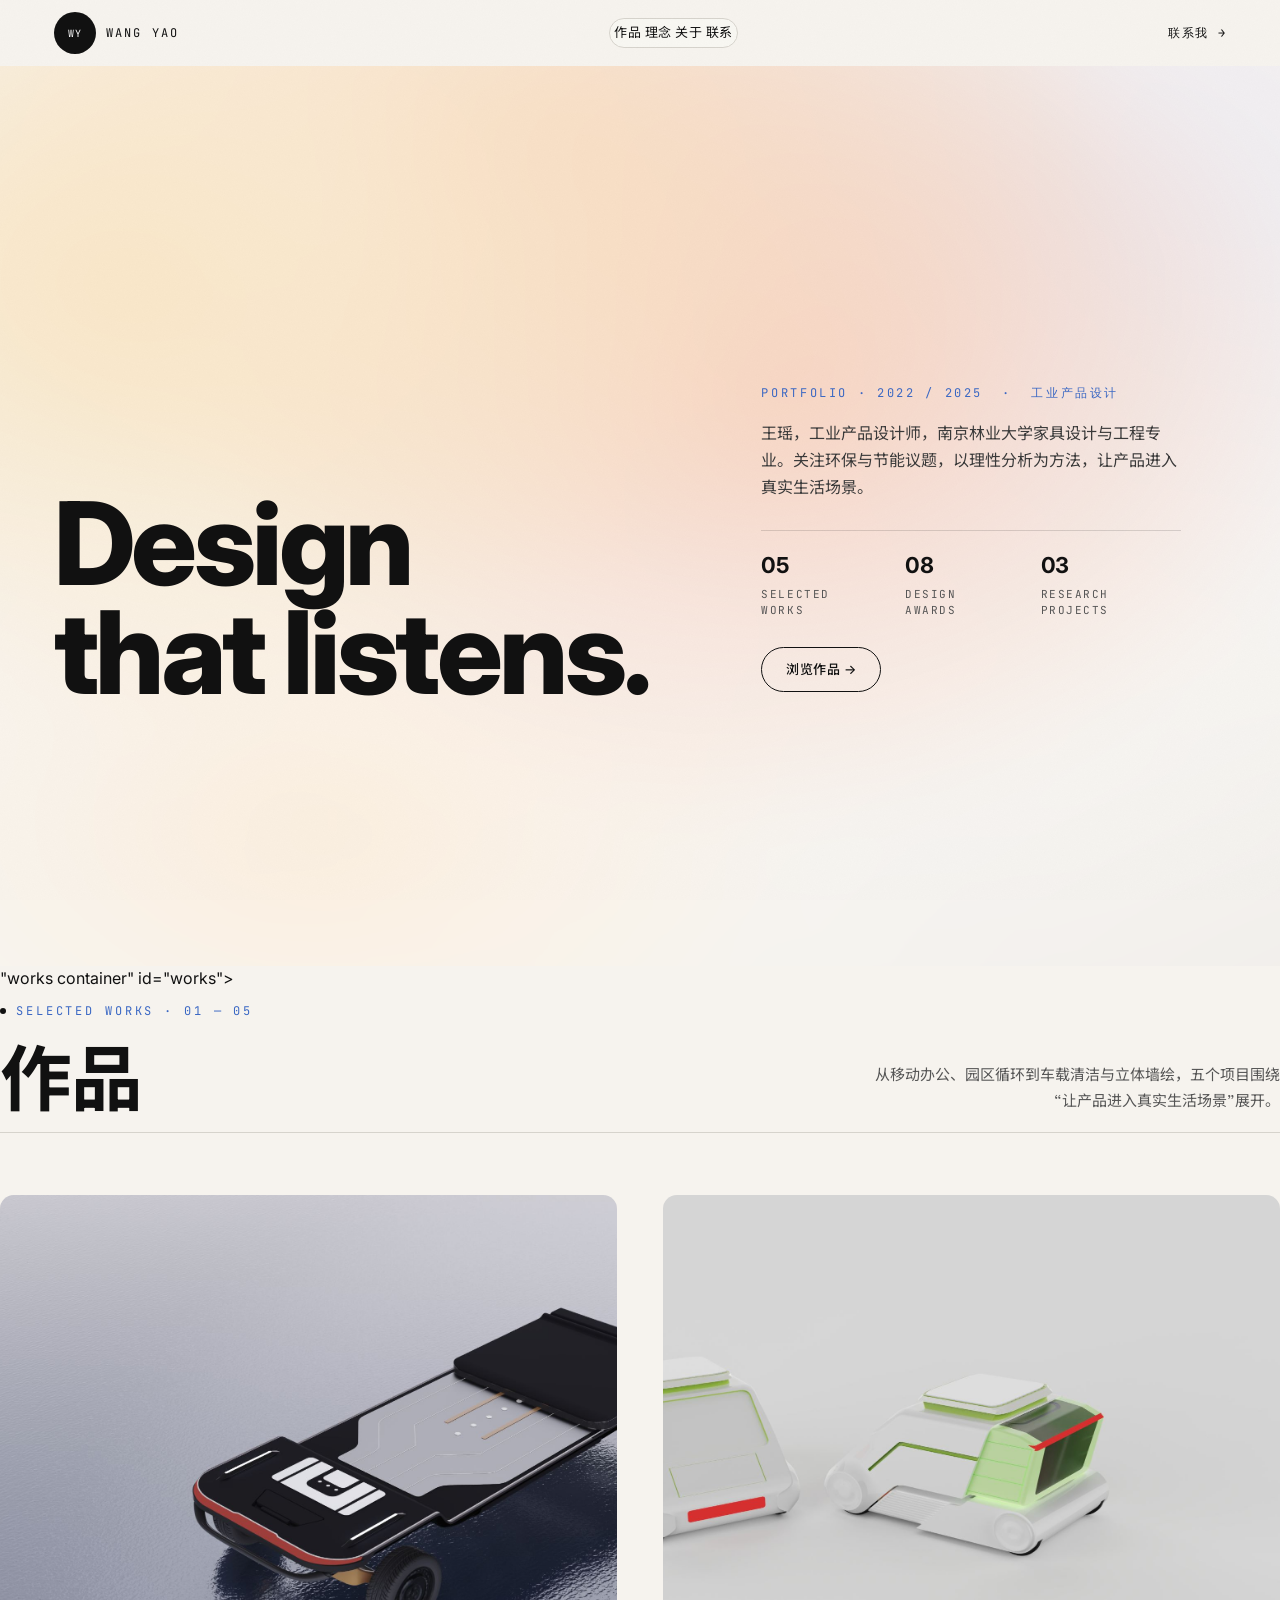
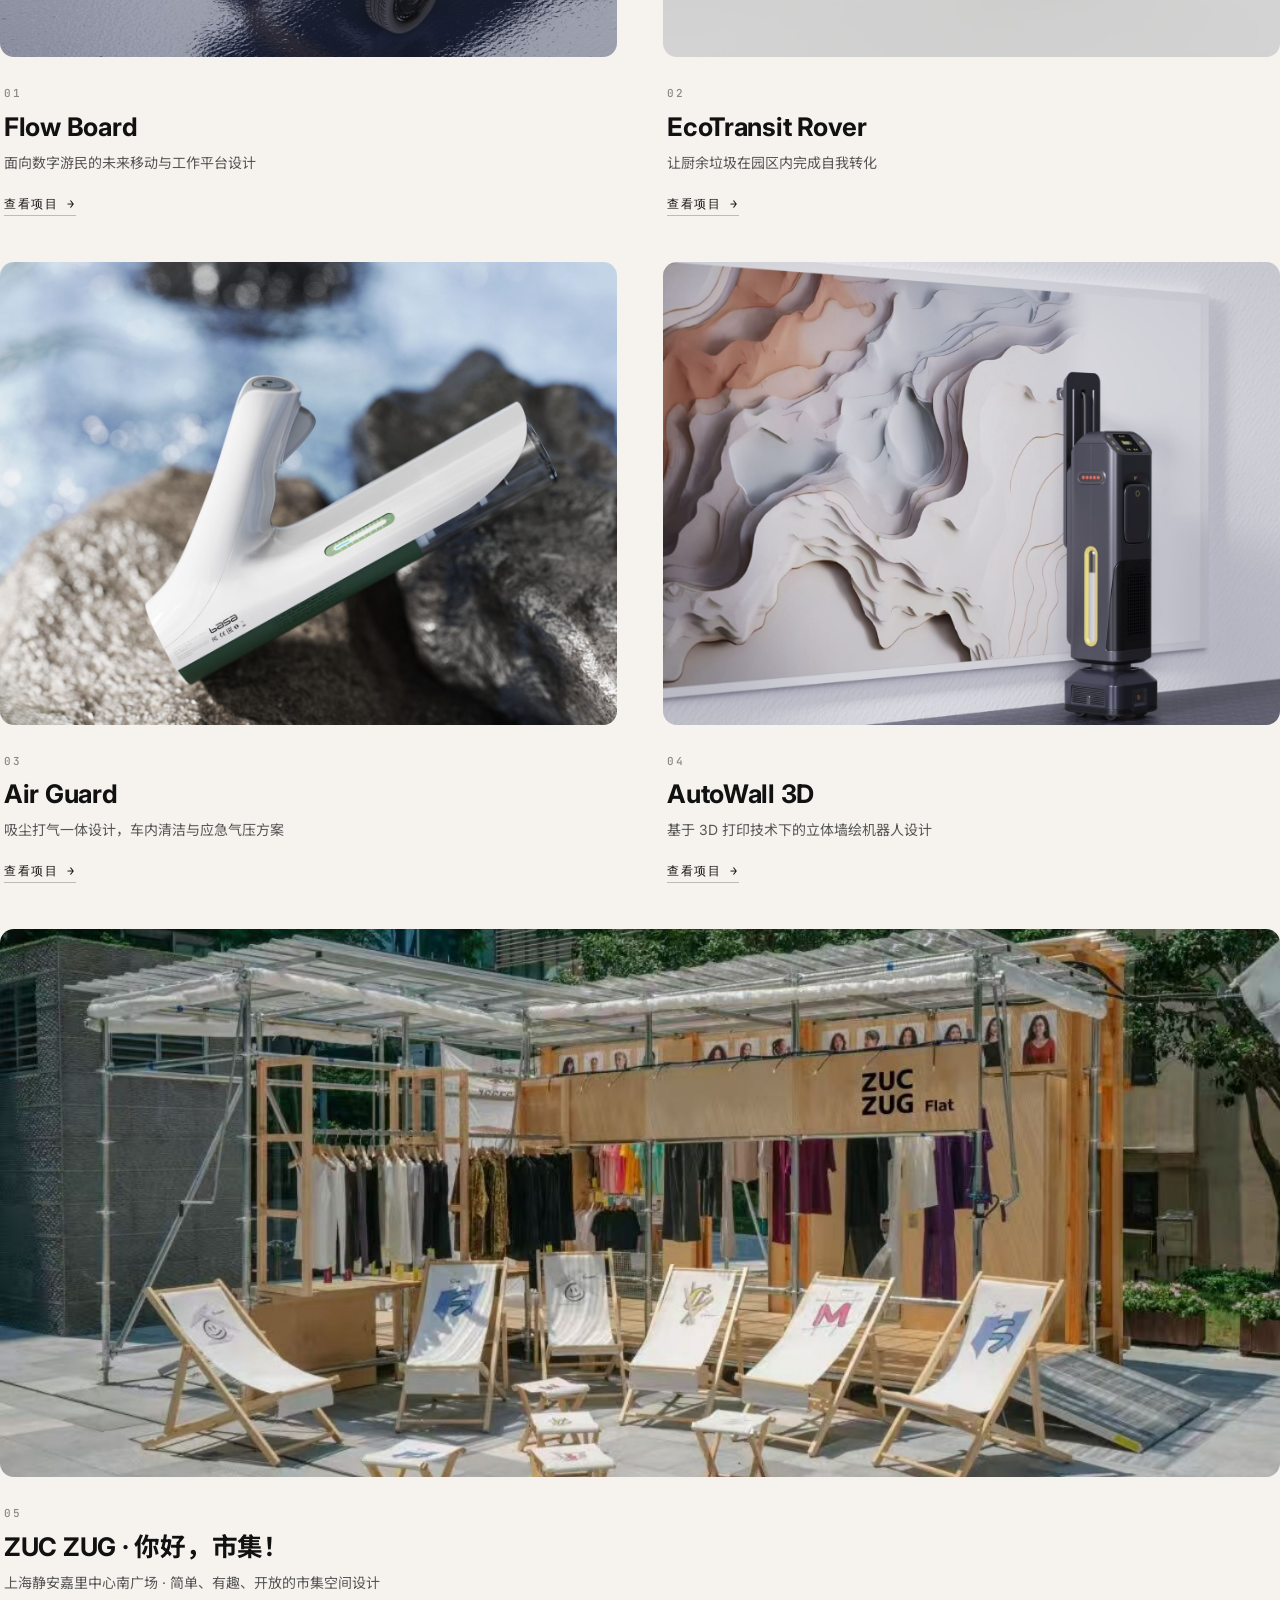
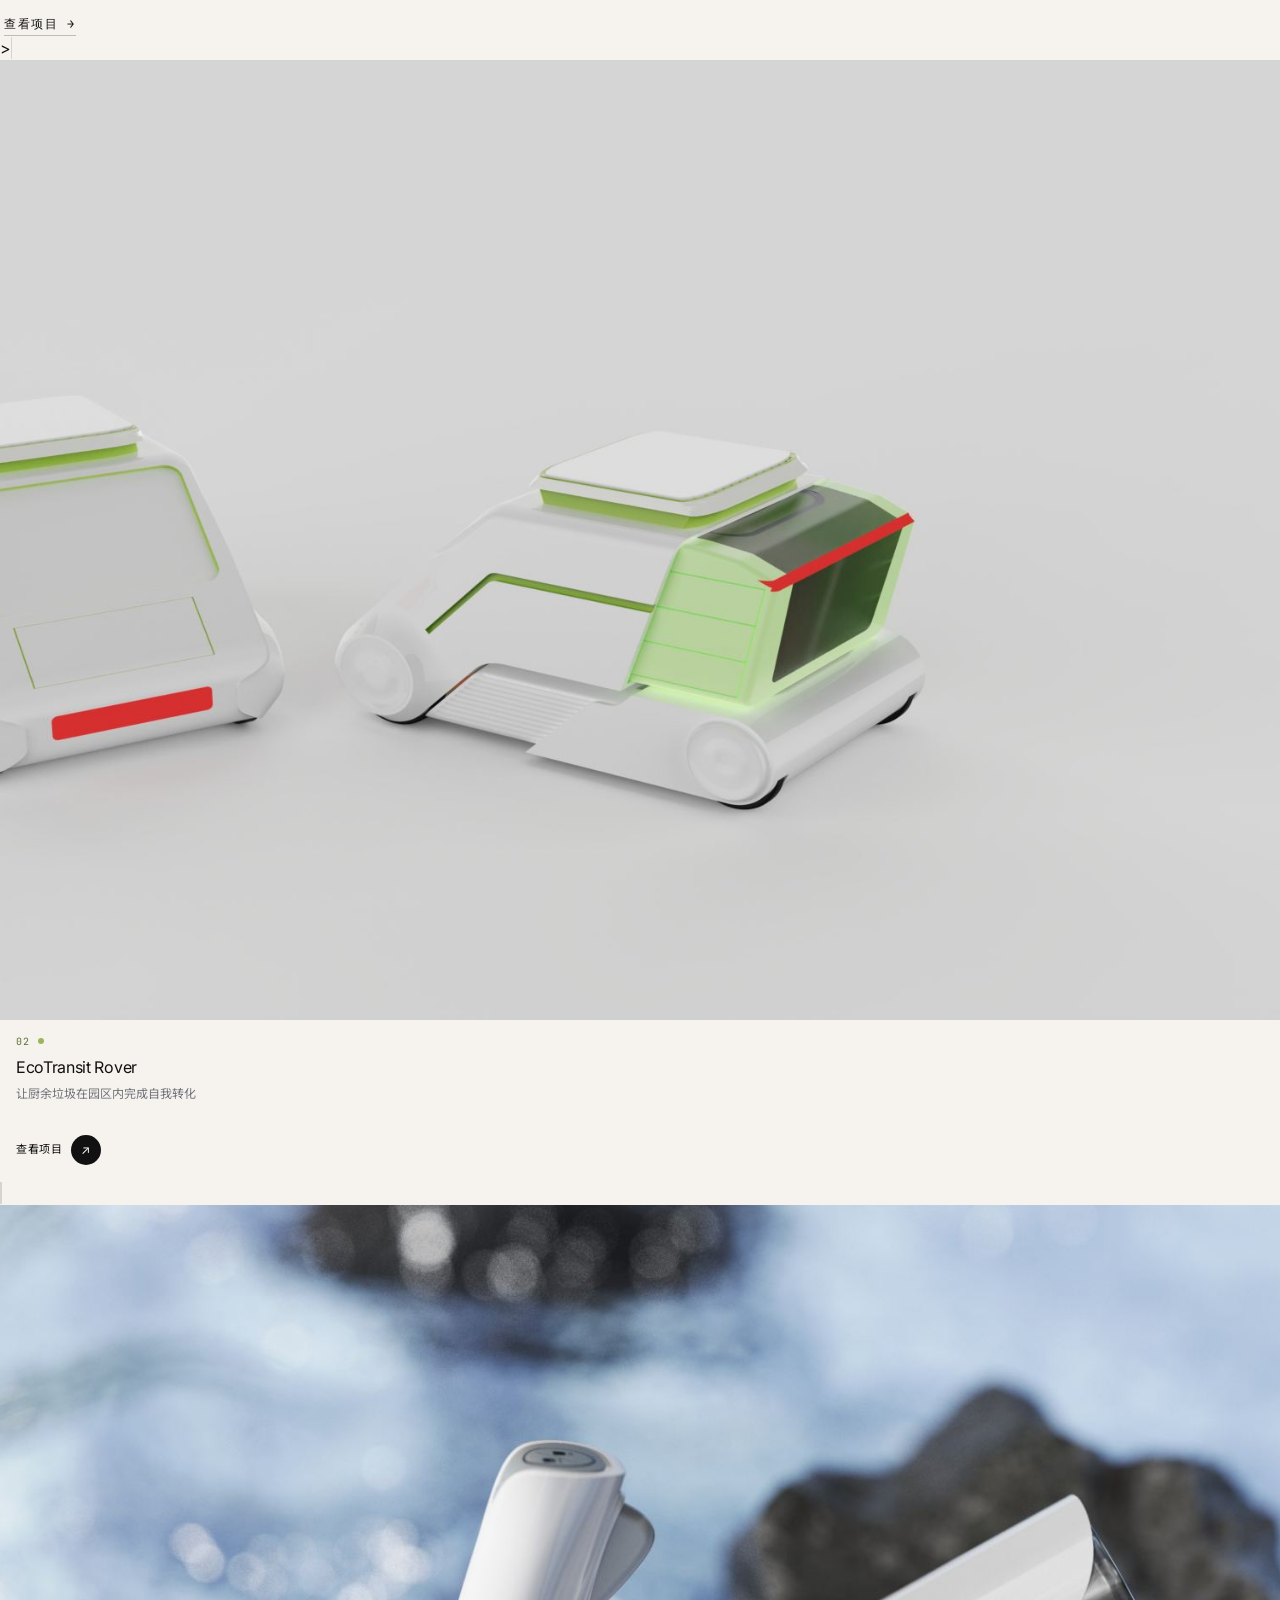
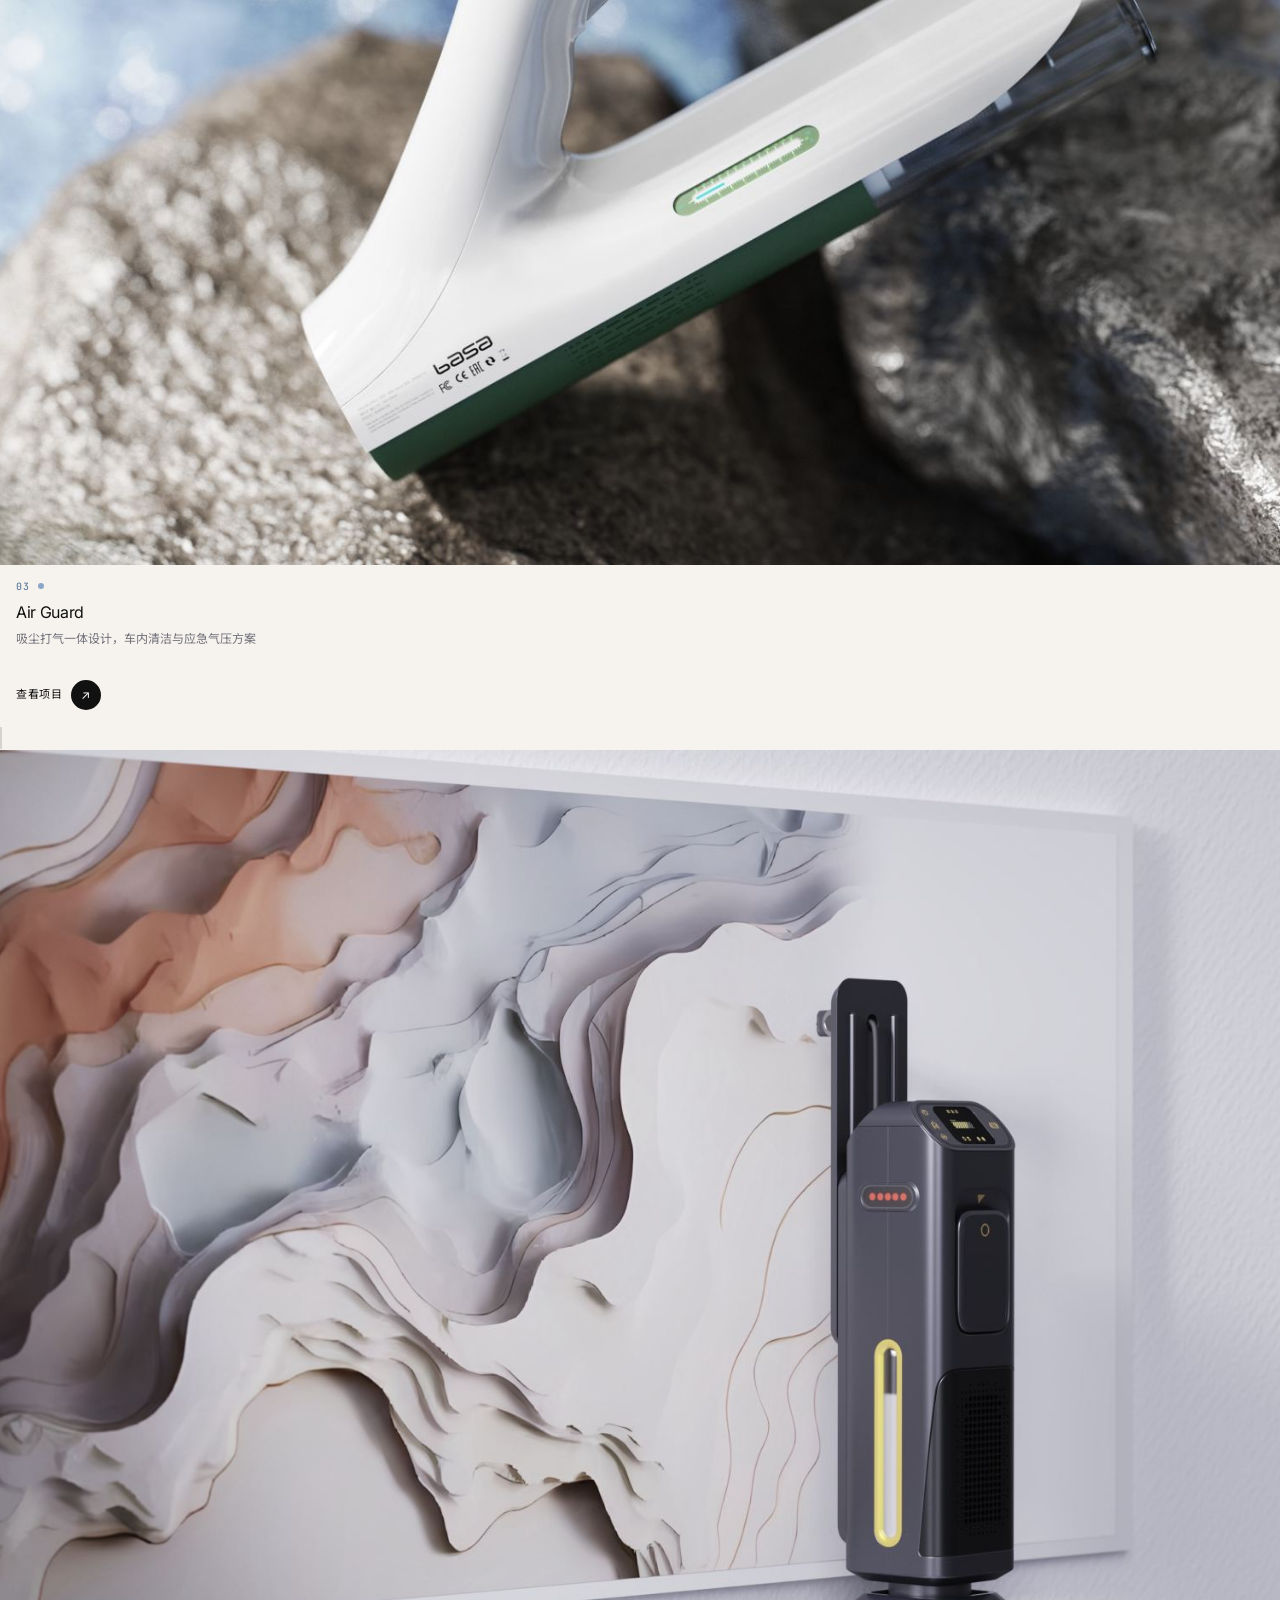
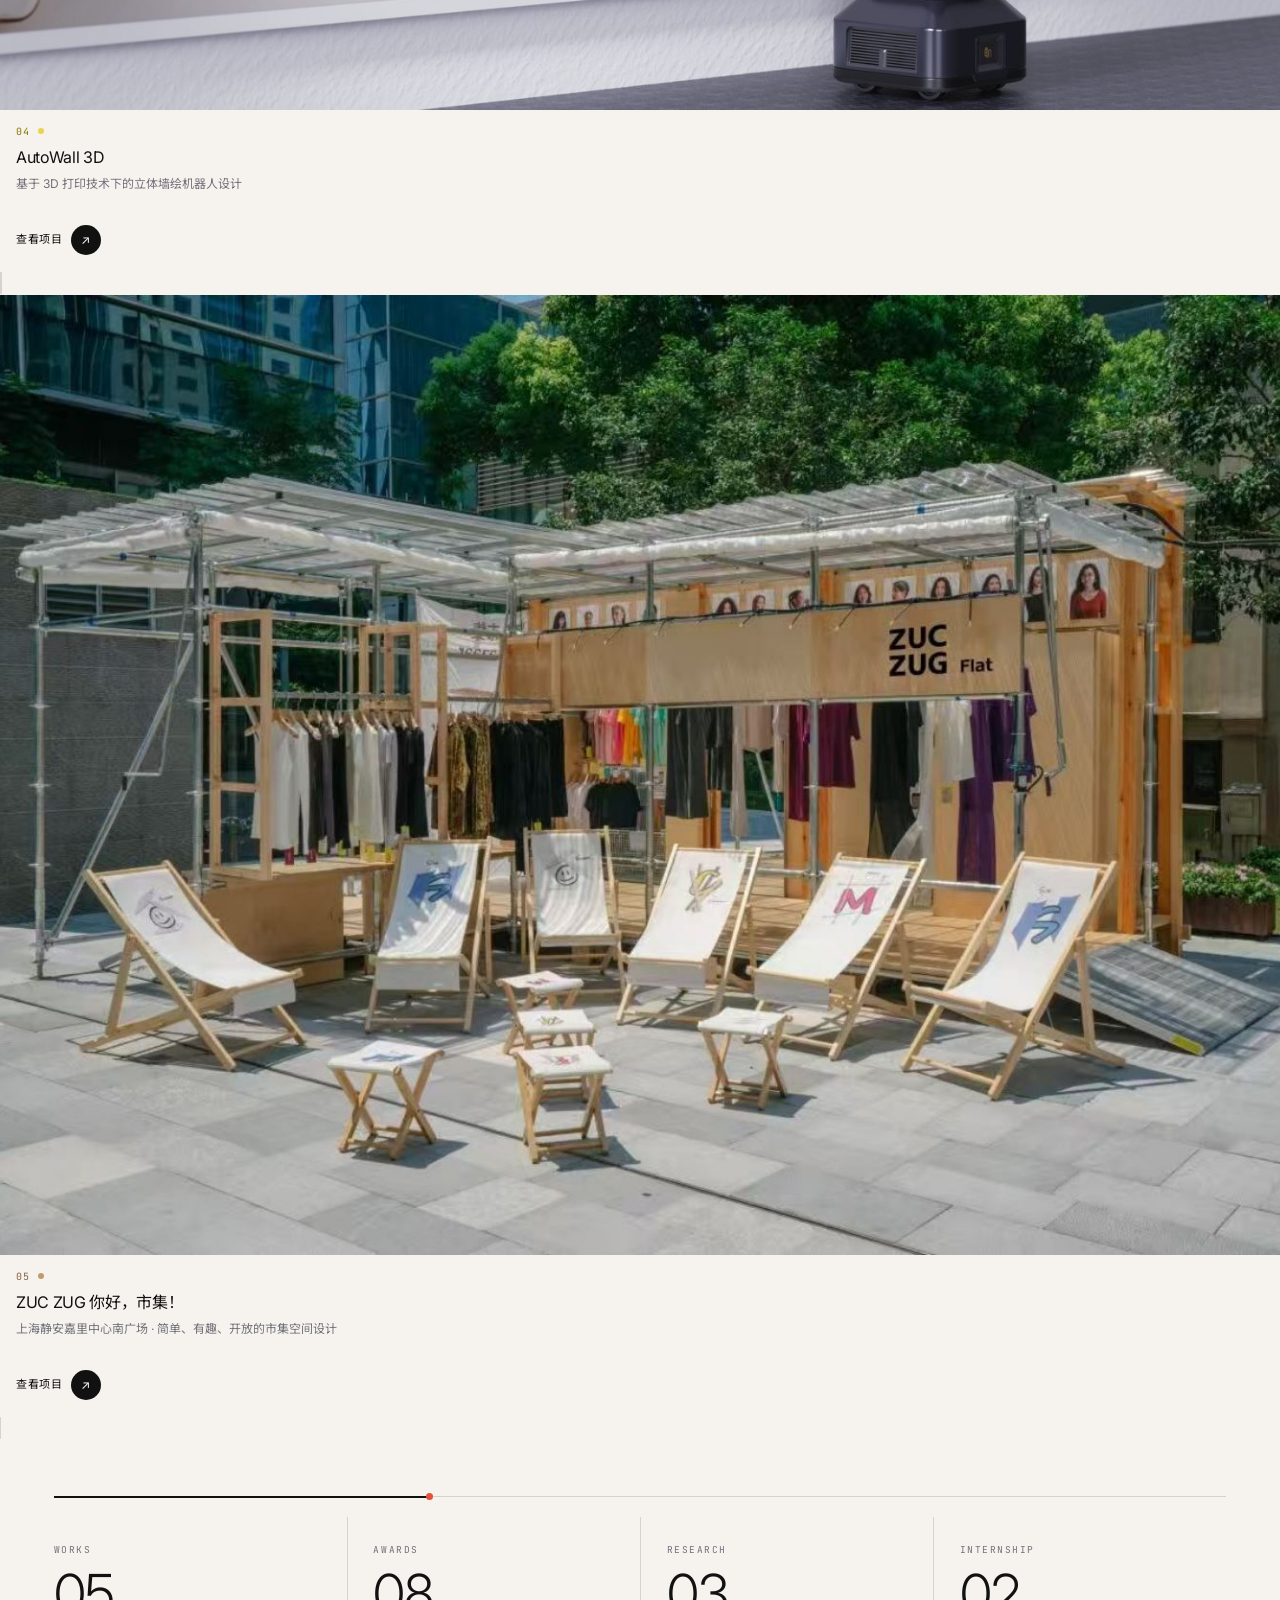
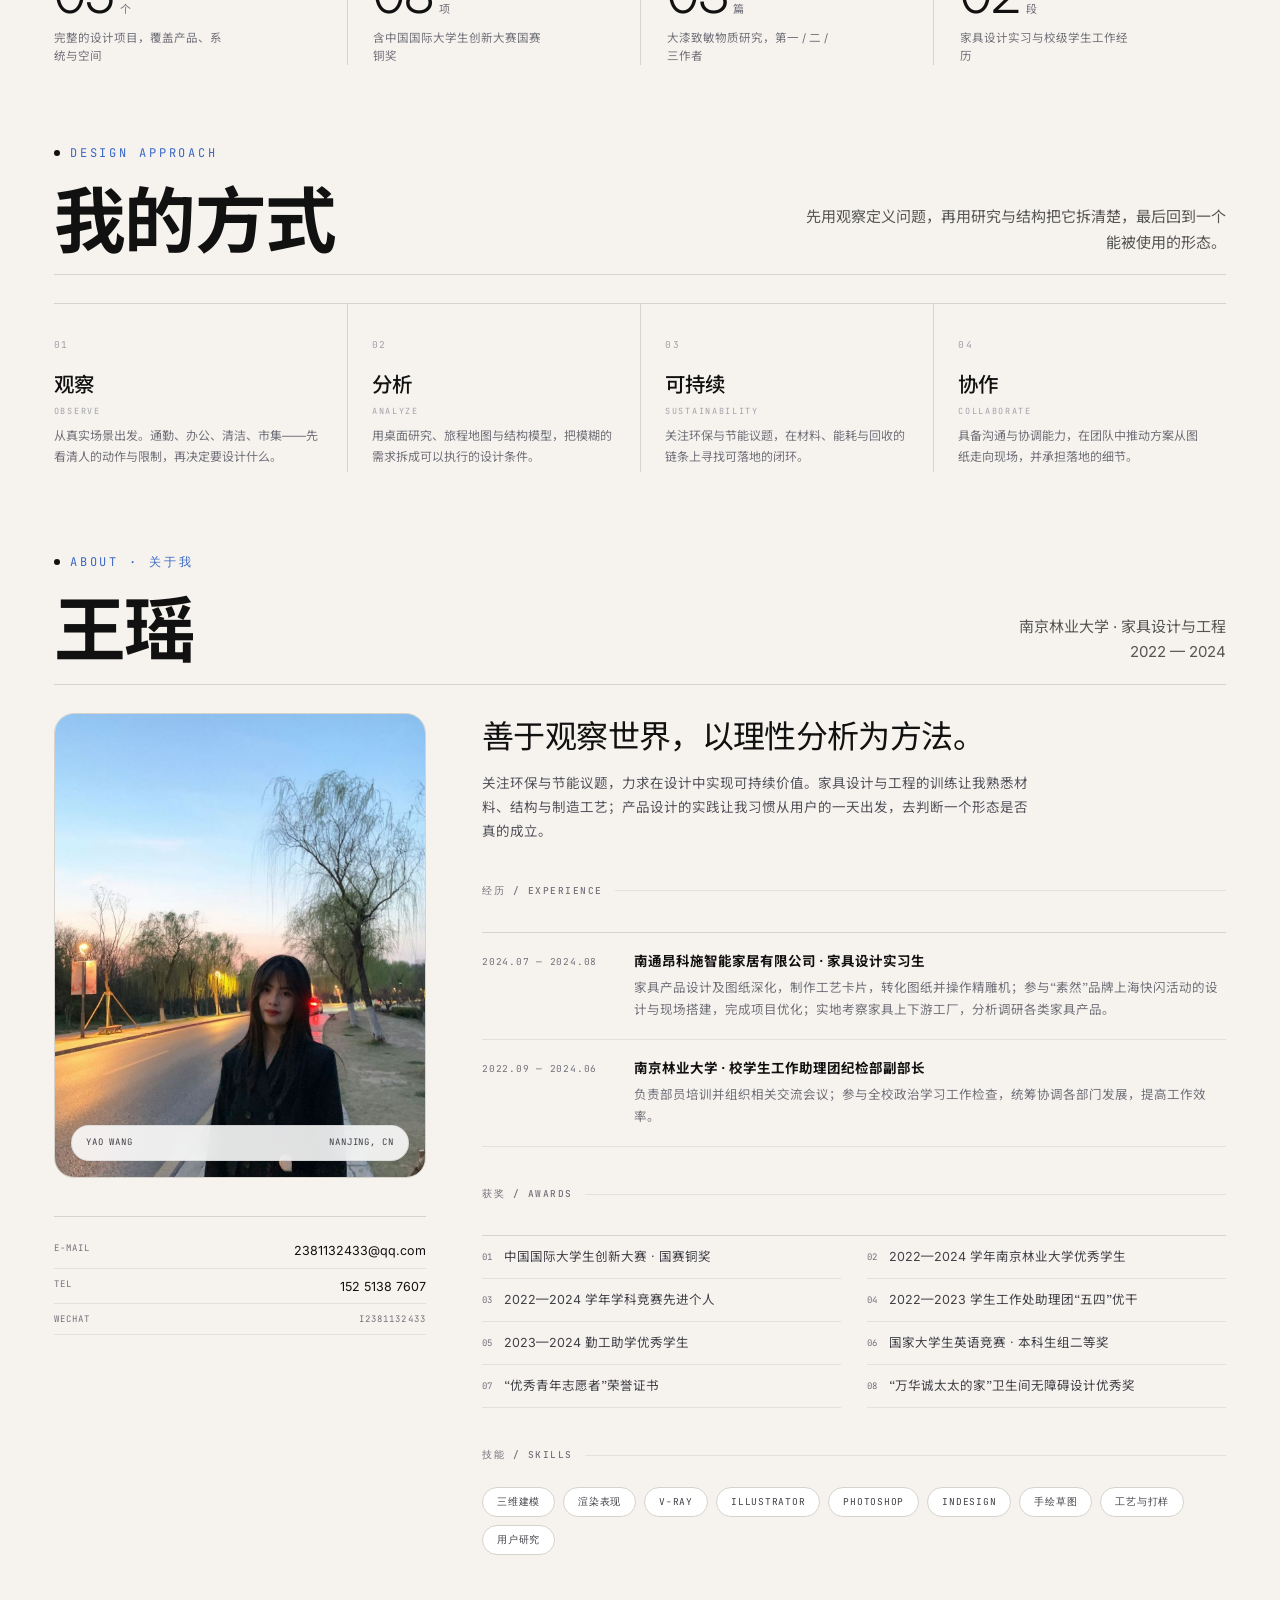
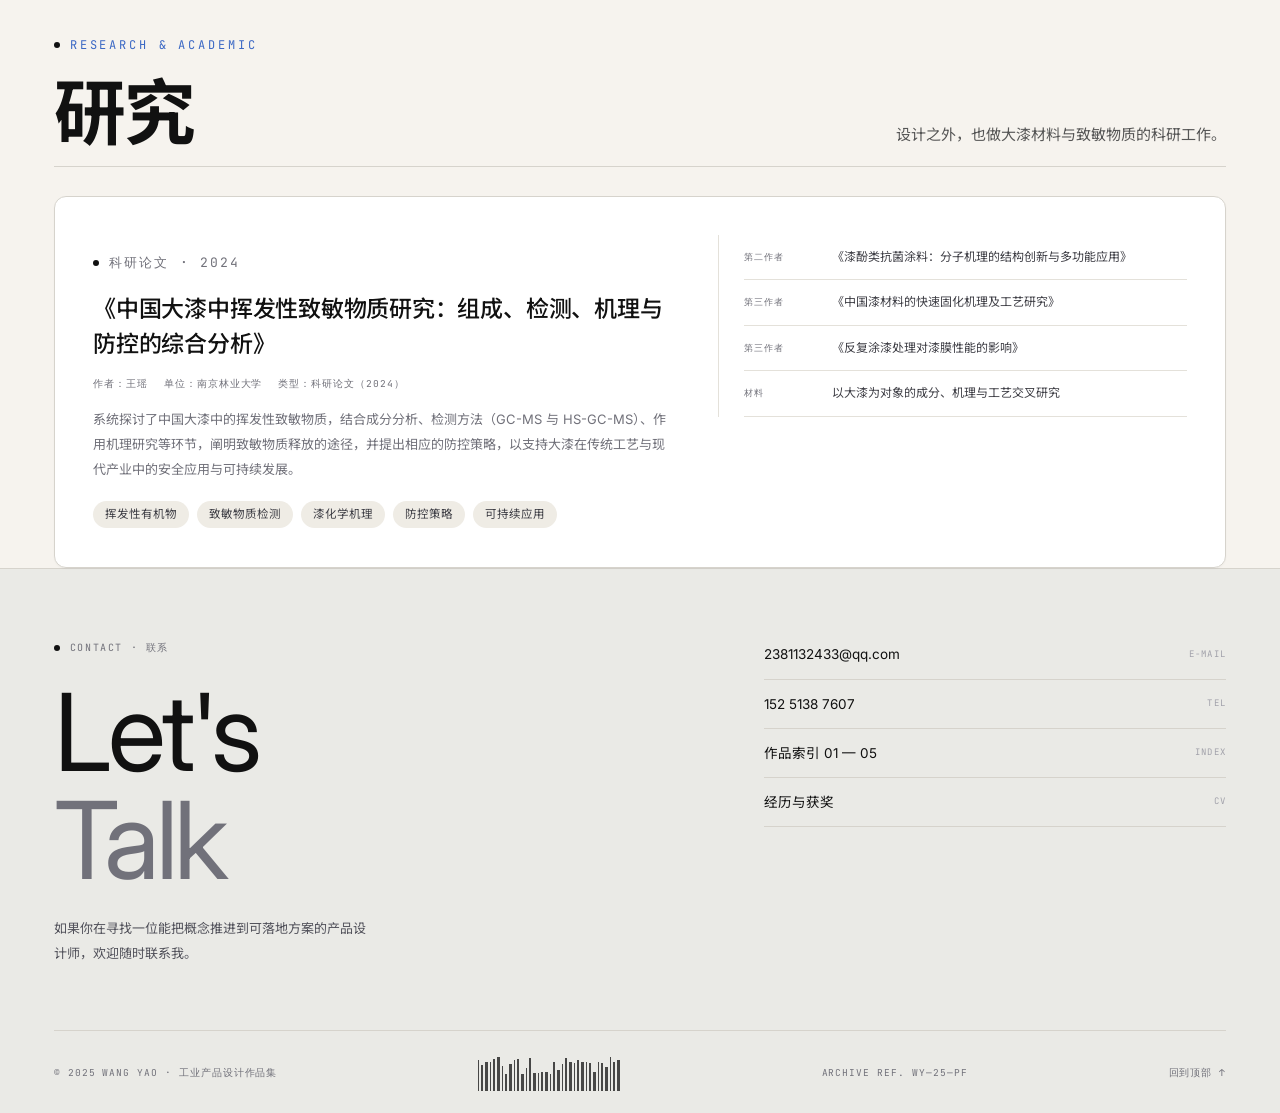
==== commit 807bd85e: "Frosted aurora hero + two-column works grid; unified type hierarchy" ====
--- a/index.html
+++ b/index.html
@@ -72,19 +72,53 @@
       <p class="note">从移动办公、园区循环到车载清洁与立体墙绘，五个项目围绕“让产品进入真实生活场景”展开。</p>
     </div>
 
-    <div class="workscroll" data-reveal>
-      <div class="workscroll__track">
-        <a class="workcard" href="work/flow-board.html" style="--pc:#E2513C; --pc-ink:#B93B28; --pc-t:rgba(226,81,60,.1)">
-          <span class="workcard__half" aria-hidden="true"></span>
-          <figure class="workcard__media">
-            <img src="assets/img/flow-cover.jpg" alt="Flow Board 产品渲染">
-          </figure>
-          <div class="workcard__info">
-            <div class="workcard__top"><span class="workcard__idx">01</span><span class="workcard__dot"></span></div>
-            <h3>Flow Board</h3>
-            <p>面向数字游民的未来移动与工作平台设计</p>
-            <span class="workcard__cta">查看项目 <i>↗</i></span>
-          </div>
+    <div class="works-grid" data-reveal>
+      <a class="worktile" href="work/flow-board.html">
+        <figure class="worktile__media"><img src="assets/img/flow-cover.jpg" alt="Flow Board 产品渲染"></figure>
+        <div class="worktile__info">
+          <span class="worktile__idx">01</span>
+          <h3>Flow Board</h3>
+          <p>面向数字游民的未来移动与工作平台设计</p>
+          <span class="worktile__cta">查看项目 →</span>
+        </div>
+      </a>
+      <a class="worktile" href="work/ecotransit-rover.html">
+        <figure class="worktile__media"><img src="assets/img/rover-cover.jpg" alt="EcoTransit Rover 移动垃圾分类处理车"></figure>
+        <div class="worktile__info">
+          <span class="worktile__idx">02</span>
+          <h3>EcoTransit Rover</h3>
+          <p>让厨余垃圾在园区内完成自我转化</p>
+          <span class="worktile__cta">查看项目 →</span>
+        </div>
+      </a>
+      <a class="worktile" href="work/air-guard.html">
+        <figure class="worktile__media"><img src="assets/img/air-cover.jpg" alt="Air Guard 吸尘打气一体设备"></figure>
+        <div class="worktile__info">
+          <span class="worktile__idx">03</span>
+          <h3>Air Guard</h3>
+          <p>吸尘打气一体设计，车内清洁与应急气压方案</p>
+          <span class="worktile__cta">查看项目 →</span>
+        </div>
+      </a>
+      <a class="worktile" href="work/autowall-3d.html">
+        <figure class="worktile__media"><img src="assets/img/auto-cover.jpg" alt="AutoWall 3D 立体墙绘机器人"></figure>
+        <div class="worktile__info">
+          <span class="worktile__idx">04</span>
+          <h3>AutoWall 3D</h3>
+          <p>基于 3D 打印技术下的立体墙绘机器人设计</p>
+          <span class="worktile__cta">查看项目 →</span>
+        </div>
+      </a>
+      <a class="worktile worktile--wide" href="work/zuc-zug.html">
+        <figure class="worktile__media"><img src="assets/img/zuc-yard.jpg" alt="ZUC ZUG 市集空间现场"></figure>
+        <div class="worktile__info">
+          <span class="worktile__idx">05</span>
+          <h3>ZUC ZUG · 你好，市集！</h3>
+          <p>上海静安嘉里中心南广场 · 简单、有趣、开放的市集空间设计</p>
+          <span class="worktile__cta">查看项目 →</span>
+        </div>
+      </a>
+    </div>>
         </a>
         <a class="workcard" href="work/ecotransit-rover.html" style="--pc:#9DB45E; --pc-ink:#5E7233; --pc-t:rgba(157,180,94,.12)">
           <span class="workcard__half" aria-hidden="true"></span>
--- a/assets/css/site.css
+++ b/assets/css/site.css
@@ -3482,9 +3482,42 @@
     radial-gradient(45% 40% at 30% 78%, #fbead4 0%, rgba(251,234,212,0) 70%),
     radial-gradient(100% 80% at 100% 100%, #eae7e2 0%, rgba(234,231,226,0) 65%),
     #f6f3ee;
-  filter: blur(40px) saturate(95%);
+  filter: blur(28px) saturate(95%);
   transform: scale(1.2) translateZ(0);
   animation: auroraShift 18s ease-in-out infinite alternate;
+}
+/* frosted glass haze over aurora */
+.hero__aurora::after {
+  content: "";
+  position: absolute;
+  inset: 0;
+  /* 极淡的中心到边缘白色 haze + 半透明磨砂 */
+  background:
+    radial-gradient(ellipse at 30% 20%, rgba(255,255,255,0.30) 0%, rgba(255,255,255,0) 55%),
+    radial-gradient(ellipse at 75% 70%, rgba(255,255,255,0.22) 0%, rgba(255,255,255,0) 50%),
+    rgba(246,243,238,0.18);
+  mix-blend-mode: screen;
+}
+/* noise grain for frosted feel */
+.hero--aurora::before {
+  content: "";
+  position: absolute;
+  inset: 0;
+  z-index: 0;
+  pointer-events: none;
+  opacity: 0.28;
+  background-image: url("data:image/svg+xml;utf8,<svg xmlns='http://www.w3.org/2000/svg' width='160' height='160'><filter id='n'><feTurbulence type='fractalNoise' baseFrequency='0.9' numOctaves='2' stitchTiles='stitch'/><feColorMatrix values='0 0 0 0 0  0 0 0 0 0  0 0 0 0 0  0 0 0 0.35 0'/></filter><rect width='100%25' height='100%25' filter='url(%23n)' opacity='0.9'/></svg>");
+  background-size: 280px 280px;
+  mix-blend-mode: multiply;
+  animation: grainShift 6s steps(6) infinite;
+}
+@keyframes grainShift {
+  0%   { transform: translate(0,0); }
+  20%  { transform: translate(-2%,1%); }
+  40%  { transform: translate(1%,-1%); }
+  60%  { transform: translate(-1%,2%); }
+  80%  { transform: translate(2%,-2%); }
+  100% { transform: translate(0,0); }
 }
 @keyframes auroraShift {
   0%   { transform: scale(1.2) translate(0,0) translateZ(0); }
@@ -3922,9 +3955,103 @@
 /* ---------- works ---------- */
 .home .works { padding-top: clamp(30px, 4.2vw, 58px); }
 .home .section-head h2 {
-  font-size: clamp(34px, 4.8vw, 62px);
-  font-weight: 400;
-  letter-spacing: -0.03em;
+  font-size: clamp(40px, 5.6vw, 76px);
+  font-weight: 700;
+  letter-spacing: -0.02em;
+}
+.home .section-head .eyebrow {
+  font-family: var(--font-mono);
+  font-size: 12px;
+  letter-spacing: 0.24em;
+  text-transform: uppercase;
+  color: #3b68c4;
+  margin-bottom: 14px;
+}
+.home .section-head .note {
+  font-size: 15px;
+  line-height: 1.7;
+  color: #555;
+  max-width: 420px;
+}
+
+/* works grid — two columns of large cards, fig1 style */
+.works-grid {
+  display: grid;
+  grid-template-columns: repeat(2, 1fr);
+  gap: clamp(28px, 3.6vw, 52px);
+  margin-top: clamp(36px, 4.8vw, 64px);
+}
+.worktile {
+  display: block;
+  text-decoration: none;
+  color: inherit;
+  transition: transform .4s cubic-bezier(.16,1,.3,1);
+}
+.worktile:hover { transform: translateY(-6px); }
+.worktile__media {
+  position: relative;
+  margin: 0;
+  aspect-ratio: 4 / 3;
+  overflow: hidden;
+  border-radius: 14px;
+  background: #eae7e2;
+}
+.worktile__media img {
+  width: 100%;
+  height: 100%;
+  object-fit: cover;
+  transition: transform .8s cubic-bezier(.16,1,.3,1);
+}
+.worktile:hover .worktile__media img { transform: scale(1.03); }
+.worktile__info {
+  padding: 22px 4px 0;
+}
+.worktile__idx {
+  display: inline-block;
+  font-family: var(--font-mono);
+  font-size: 11px;
+  font-weight: 500;
+  letter-spacing: 0.22em;
+  color: #888;
+  margin-bottom: 10px;
+}
+.worktile h3 {
+  margin: 0 0 8px;
+  font-family: 'Inter', 'Noto Sans SC', sans-serif;
+  font-size: clamp(20px, 2vw, 28px);
+  font-weight: 700;
+  letter-spacing: -0.01em;
+  line-height: 1.2;
+  color: #111;
+}
+.worktile p {
+  margin: 0 0 16px;
+  font-size: 14px;
+  line-height: 1.65;
+  color: #555;
+}
+.worktile__cta {
+  display: inline-block;
+  font-family: var(--font-mono);
+  font-size: 12px;
+  font-weight: 500;
+  letter-spacing: 0.14em;
+  text-transform: uppercase;
+  color: #111;
+  border-bottom: 1px solid rgba(17,17,17,0.25);
+  padding-bottom: 2px;
+  transition: border-color .2s ease;
+}
+.worktile:hover .worktile__cta { border-color: #111; }
+.worktile--wide {
+  grid-column: 1 / -1;
+}
+.worktile--wide .worktile__media { aspect-ratio: 21 / 9; }
+
+@media (max-width: 820px) {
+  .works-grid { grid-template-columns: 1fr; }
+  .worktile--wide { grid-column: auto; }
+  .worktile--wide .worktile__media { aspect-ratio: 4 / 3; }
 }
 
 .workscroll {
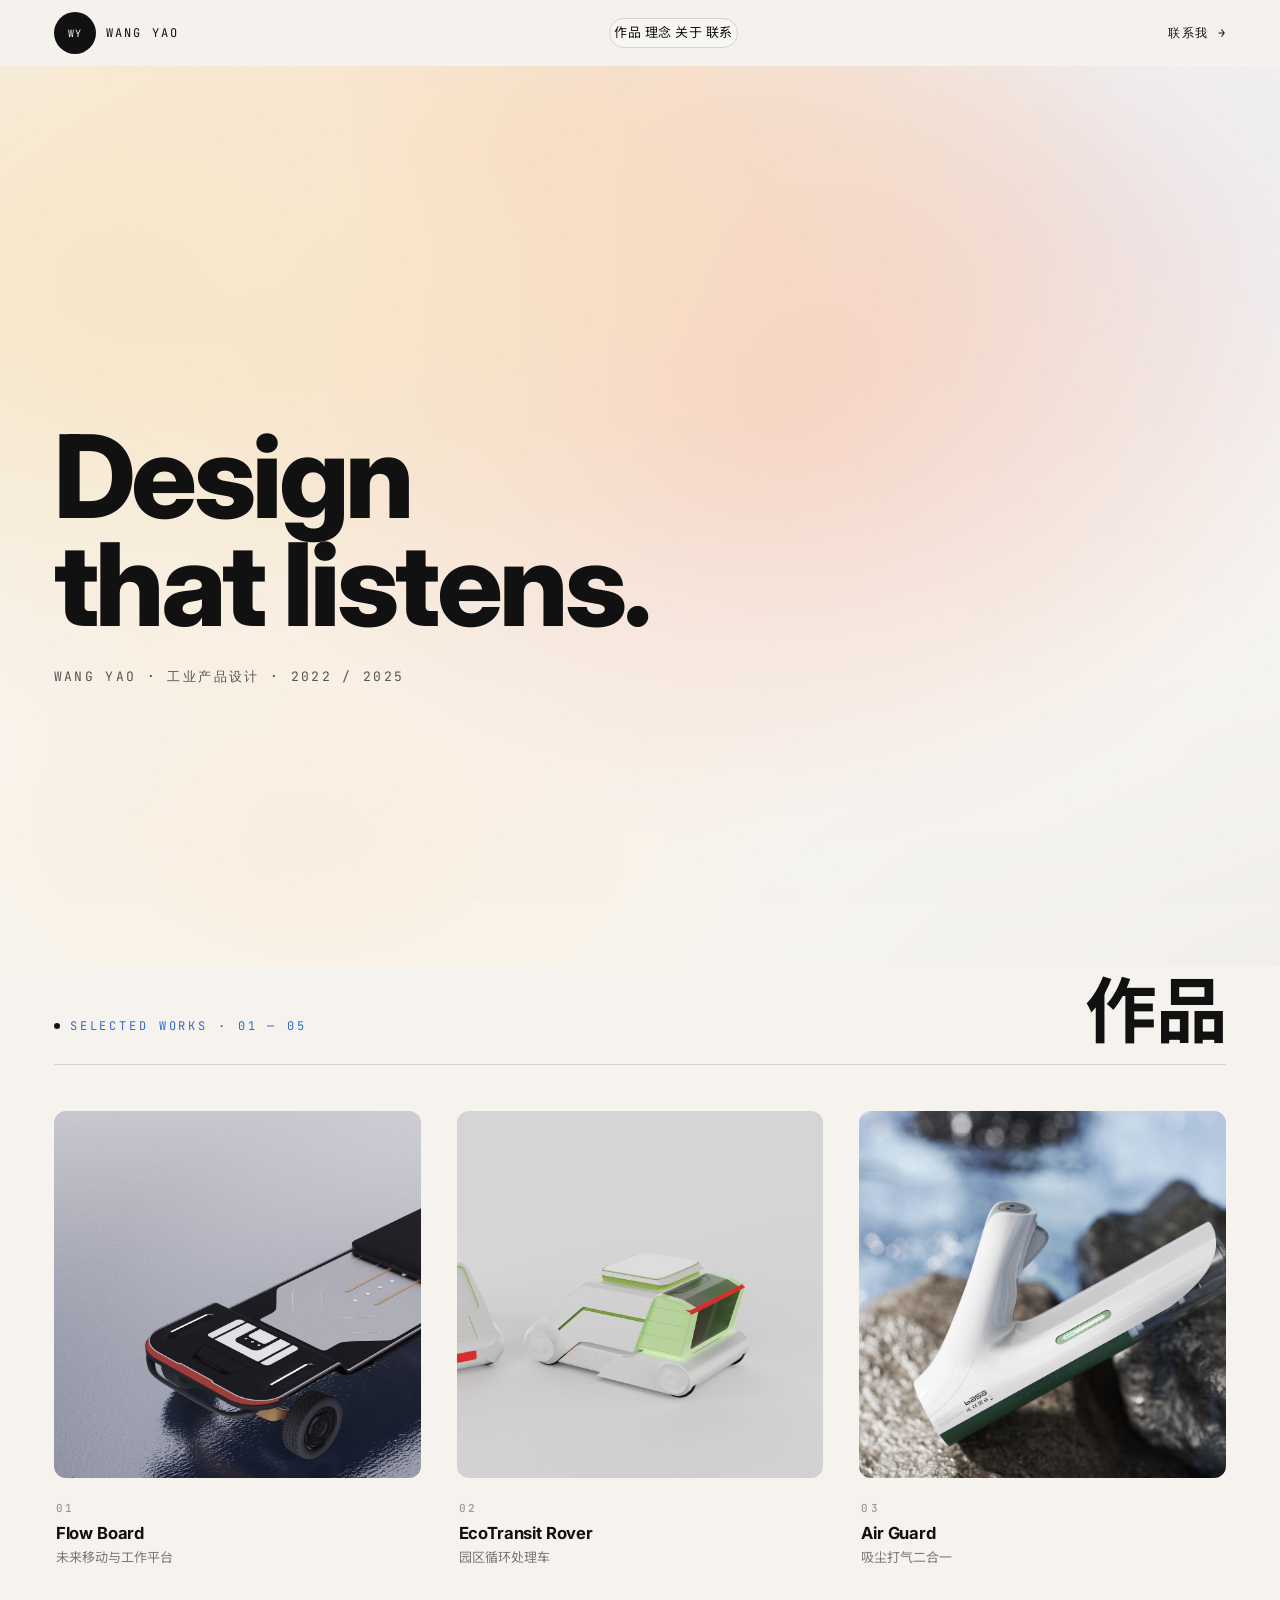
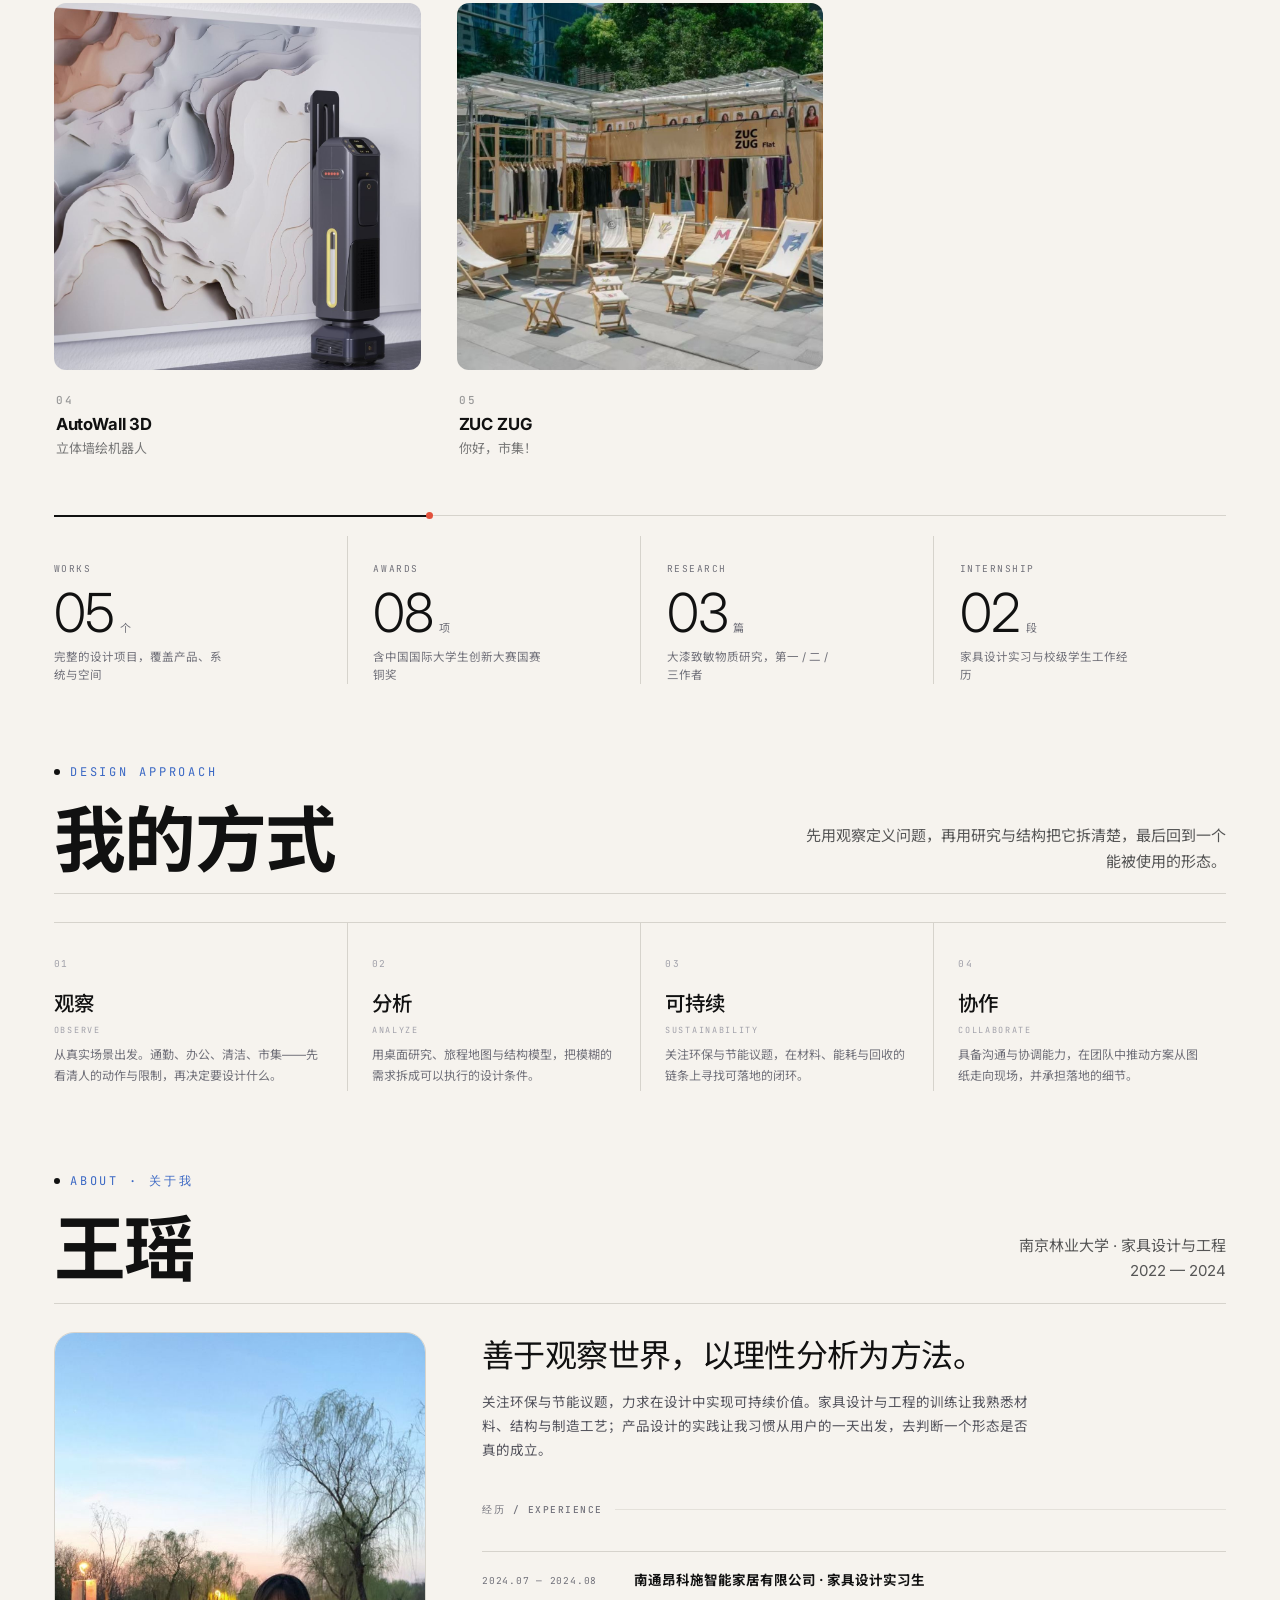
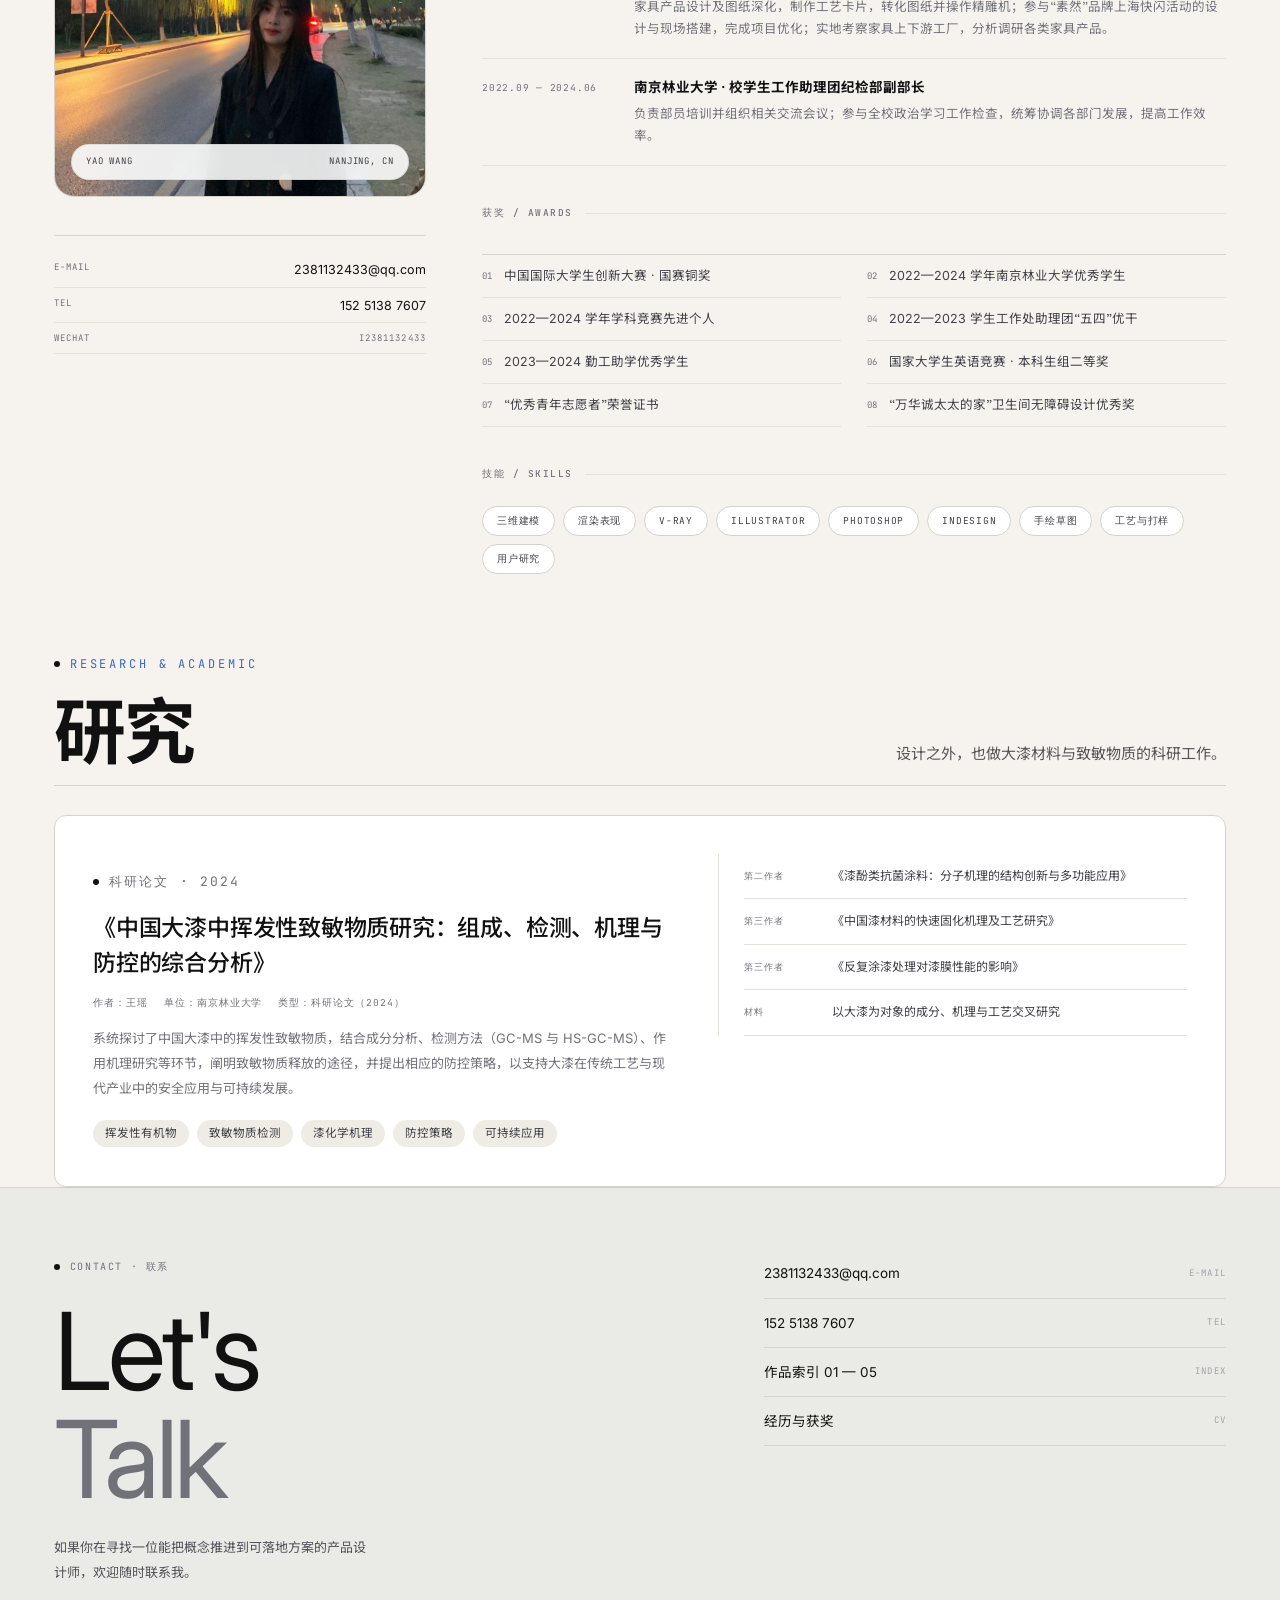
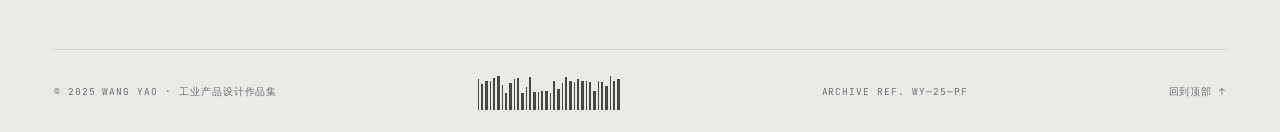
==== commit 1ddf8d9b: "Hero title-only + 3-col compact works tiles; consistent gutter with below sections" ====
--- a/index.html
+++ b/index.html
@@ -41,137 +41,66 @@
     <div class="container hero__aurora-inner">
 
       <div class="hero__aurora-body" data-reveal>
-        <div class="hero__aurora-left">
-          <h1 class="hero__aurora-h" data-split>
-            <span>Design</span><br>
-            <span>that listens.</span>
-          </h1>
-        </div>
-
-        <div class="hero__aurora-right">
-          <p class="hero__aurora-tag">Portfolio · 2022 / 2025 &nbsp;·&nbsp; 工业产品设计</p>
-          <p class="hero__aurora-intro">
-            王瑶，工业产品设计师，南京林业大学家具设计与工程专业。关注环保与节能议题，以理性分析为方法，让产品进入真实生活场景。
-          </p>
-          <div class="hero__aurora-meta">
-            <span><b>05</b> Selected Works</span>
-            <span><b>08</b> Design Awards</span>
-            <span><b>03</b> Research Projects</span>
-          </div>
-          <a class="hero__aurora-cta" href="#works">浏览作品 →</a>
-        </div>
+        <h1 class="hero__aurora-h" data-split>
+          <span>Design</span><br>
+          <span>that listens.</span>
+        </h1>
+        <p class="hero__aurora-sub">Wang Yao · 工业产品设计 · 2022 / 2025</p>
       </div>
 
     </div>
-  </section>"works container" id="works">
-    <div class="section-head">
-      <div>
-        <p class="eyebrow">Selected Works · 01 — 05</p>
-        <h2 data-split>作品</h2>
-      </div>
-      <p class="note">从移动办公、园区循环到车载清洁与立体墙绘，五个项目围绕“让产品进入真实生活场景”展开。</p>
-    </div>
-
-    <div class="works-grid" data-reveal>
-      <a class="worktile" href="work/flow-board.html">
+  </section>  </section>
+
+  <!-- ============================= WORKS ============================= -->
+  <section class="container section" id="works">
+    <div class="section-head section-head--simple">
+      <p class="eyebrow">Selected Works · 01 — 05</p>
+      <h2 data-split>作品</h2>
+    </div>
+
+    <div class="works-grid works-grid--compact" data-reveal>
+      <a class="worktile worktile--sm" href="work/flow-board.html">
         <figure class="worktile__media"><img src="assets/img/flow-cover.jpg" alt="Flow Board 产品渲染"></figure>
         <div class="worktile__info">
           <span class="worktile__idx">01</span>
           <h3>Flow Board</h3>
-          <p>面向数字游民的未来移动与工作平台设计</p>
-          <span class="worktile__cta">查看项目 →</span>
-        </div>
-      </a>
-      <a class="worktile" href="work/ecotransit-rover.html">
-        <figure class="worktile__media"><img src="assets/img/rover-cover.jpg" alt="EcoTransit Rover 移动垃圾分类处理车"></figure>
+          <p>未来移动与工作平台</p>
+        </div>
+      </a>
+      <a class="worktile worktile--sm" href="work/ecotransit-rover.html">
+        <figure class="worktile__media"><img src="assets/img/rover-cover.jpg" alt="EcoTransit Rover"></figure>
         <div class="worktile__info">
           <span class="worktile__idx">02</span>
           <h3>EcoTransit Rover</h3>
-          <p>让厨余垃圾在园区内完成自我转化</p>
-          <span class="worktile__cta">查看项目 →</span>
-        </div>
-      </a>
-      <a class="worktile" href="work/air-guard.html">
-        <figure class="worktile__media"><img src="assets/img/air-cover.jpg" alt="Air Guard 吸尘打气一体设备"></figure>
+          <p>园区循环处理车</p>
+        </div>
+      </a>
+      <a class="worktile worktile--sm" href="work/air-guard.html">
+        <figure class="worktile__media"><img src="assets/img/air-cover.jpg" alt="Air Guard"></figure>
         <div class="worktile__info">
           <span class="worktile__idx">03</span>
           <h3>Air Guard</h3>
-          <p>吸尘打气一体设计，车内清洁与应急气压方案</p>
-          <span class="worktile__cta">查看项目 →</span>
-        </div>
-      </a>
-      <a class="worktile" href="work/autowall-3d.html">
-        <figure class="worktile__media"><img src="assets/img/auto-cover.jpg" alt="AutoWall 3D 立体墙绘机器人"></figure>
+          <p>吸尘打气二合一</p>
+        </div>
+      </a>
+      <a class="worktile worktile--sm" href="work/autowall-3d.html">
+        <figure class="worktile__media"><img src="assets/img/auto-cover.jpg" alt="AutoWall 3D"></figure>
         <div class="worktile__info">
           <span class="worktile__idx">04</span>
           <h3>AutoWall 3D</h3>
-          <p>基于 3D 打印技术下的立体墙绘机器人设计</p>
-          <span class="worktile__cta">查看项目 →</span>
-        </div>
-      </a>
-      <a class="worktile worktile--wide" href="work/zuc-zug.html">
-        <figure class="worktile__media"><img src="assets/img/zuc-yard.jpg" alt="ZUC ZUG 市集空间现场"></figure>
+          <p>立体墙绘机器人</p>
+        </div>
+      </a>
+      <a class="worktile worktile--sm" href="work/zuc-zug.html">
+        <figure class="worktile__media"><img src="assets/img/zuc-yard.jpg" alt="ZUC ZUG"></figure>
         <div class="worktile__info">
           <span class="worktile__idx">05</span>
-          <h3>ZUC ZUG · 你好，市集！</h3>
-          <p>上海静安嘉里中心南广场 · 简单、有趣、开放的市集空间设计</p>
-          <span class="worktile__cta">查看项目 →</span>
-        </div>
-      </a>
-    </div>>
-        </a>
-        <a class="workcard" href="work/ecotransit-rover.html" style="--pc:#9DB45E; --pc-ink:#5E7233; --pc-t:rgba(157,180,94,.12)">
-          <span class="workcard__half" aria-hidden="true"></span>
-          <figure class="workcard__media">
-            <img src="assets/img/rover-cover.jpg" alt="EcoTransit Rover 移动垃圾分类处理车">
-          </figure>
-          <div class="workcard__info">
-            <div class="workcard__top"><span class="workcard__idx">02</span><span class="workcard__dot"></span></div>
-            <h3>EcoTransit Rover</h3>
-            <p>让厨余垃圾在园区内完成自我转化</p>
-            <span class="workcard__cta">查看项目 <i>↗</i></span>
-          </div>
-        </a>
-        <a class="workcard" href="work/air-guard.html" style="--pc:#8AA6C8; --pc-ink:#4A6C90; --pc-t:rgba(138,166,200,.12)">
-          <span class="workcard__half" aria-hidden="true"></span>
-          <figure class="workcard__media">
-            <img src="assets/img/air-cover.jpg" alt="Air Guard 吸尘打气一体设备">
-          </figure>
-          <div class="workcard__info">
-            <div class="workcard__top"><span class="workcard__idx">03</span><span class="workcard__dot"></span></div>
-            <h3>Air Guard</h3>
-            <p>吸尘打气一体设计，车内清洁与应急气压方案</p>
-            <span class="workcard__cta">查看项目 <i>↗</i></span>
-          </div>
-        </a>
-        <a class="workcard" href="work/autowall-3d.html" style="--pc:#E8D44D; --pc-ink:#8A7600; --pc-t:rgba(232,212,77,.13)">
-          <span class="workcard__half" aria-hidden="true"></span>
-          <figure class="workcard__media">
-            <img src="assets/img/auto-cover.jpg" alt="AutoWall 3D 立体墙绘机器人">
-          </figure>
-          <div class="workcard__info">
-            <div class="workcard__top"><span class="workcard__idx">04</span><span class="workcard__dot"></span></div>
-            <h3>AutoWall 3D</h3>
-            <p>基于 3D 打印技术下的立体墙绘机器人设计</p>
-            <span class="workcard__cta">查看项目 <i>↗</i></span>
-          </div>
-        </a>
-        <a class="workcard" href="work/zuc-zug.html" style="--pc:#C49A6C; --pc-ink:#85633E; --pc-t:rgba(196,154,108,.12)">
-          <span class="workcard__half" aria-hidden="true"></span>
-          <figure class="workcard__media">
-            <img src="assets/img/zuc-yard.jpg" alt="ZUC ZUG 市集空间现场">
-          </figure>
-          <div class="workcard__info">
-            <div class="workcard__top"><span class="workcard__idx">05</span><span class="workcard__dot"></span></div>
-            <h3>ZUC ZUG 你好，市集！</h3>
-            <p>上海静安嘉里中心南广场 · 简单、有趣、开放的市集空间设计</p>
-            <span class="workcard__cta">查看项目 <i>↗</i></span>
-          </div>
-        </a>
-      </div>
-    </div>
-  </section>
-
+          <h3>ZUC ZUG</h3>
+          <p>你好，市集！</p>
+        </div>
+      </a>
+    </div>
+  </section>
   <!-- ============================= STATS ============================= -->
   <section class="stats container">
     <div class="statrow" data-reveal>
--- a/assets/css/site.css
+++ b/assets/css/site.css
@@ -3532,16 +3532,15 @@
   min-height: calc(100vh - 220px);
 }
 .hero__aurora-body {
-  display: grid;
-  grid-template-columns: 1.35fr 1fr;
-  gap: 80px;
-  align-items: end;
-  padding-bottom: 40px;
-}
-.hero__aurora-left { max-width: 760px; }
+  display: flex;
+  flex-direction: column;
+  align-items: flex-start;
+  gap: 28px;
+  padding-bottom: 60px;
+}
 .hero__aurora-h {
   margin: 0;
-  font-family: var(--font-serif, 'Inter', 'Noto Sans SC', sans-serif);
+  font-family: 'Inter', 'Noto Sans SC', sans-serif;
   font-weight: 800;
   font-size: clamp(56px, 9vw, 136px);
   line-height: 0.94;
@@ -3549,58 +3548,14 @@
   color: #111111;
 }
 .hero__aurora-h span { display: block; }
-.hero__aurora-right {
-  max-width: 420px;
-  padding-bottom: 14px;
-}
-.hero__aurora-tag {
-  margin: 0 0 18px;
-  font-family: var(--font-mono);
-  font-size: 12px;
-  letter-spacing: 0.22em;
-  text-transform: uppercase;
-  color: #3b68c4;
-}
-.hero__aurora-intro {
-  margin: 0 0 28px;
-  font-size: 16px;
-  line-height: 1.7;
-  color: #3a3a3a;
-}
-.hero__aurora-meta {
-  display: flex;
-  gap: 28px;
-  margin: 0 0 28px;
-  padding-top: 18px;
-  border-top: 1px solid rgba(17,17,17,0.14);
-  font-family: var(--font-mono);
-  font-size: 11px;
-  letter-spacing: 0.14em;
+.hero__aurora-sub {
+  margin: 0;
+  font-family: var(--font-mono);
+  font-size: 13px;
+  letter-spacing: 0.18em;
   text-transform: uppercase;
   color: #555;
 }
-.hero__aurora-meta b {
-  display: block;
-  font-family: 'Inter', sans-serif;
-  font-size: 22px;
-  font-weight: 700;
-  letter-spacing: -0.02em;
-  color: #111;
-  margin-bottom: 4px;
-}
-.hero__aurora-cta {
-  display: inline-block;
-  padding: 12px 24px;
-  border: 1px solid #111;
-  border-radius: 999px;
-  font-size: 13px;
-  font-weight: 500;
-  letter-spacing: 0.04em;
-  color: #111;
-  text-decoration: none;
-  transition: background .25s ease, color .25s ease;
-}
-.hero__aurora-cta:hover { background: #111; color: #fff; }
 
 /* nav tinted over aurora */
 .nav--hero {
@@ -3974,12 +3929,15 @@
   max-width: 420px;
 }
 
-/* works grid — two columns of large cards, fig1 style */
+/* works grid — compact 3-col small tiles (fig2 style) */
 .works-grid {
   display: grid;
-  grid-template-columns: repeat(2, 1fr);
-  gap: clamp(28px, 3.6vw, 52px);
-  margin-top: clamp(36px, 4.8vw, 64px);
+  grid-template-columns: repeat(3, 1fr);
+  gap: clamp(24px, 2.8vw, 40px);
+  margin-top: clamp(28px, 3.6vw, 48px);
+  max-width: 1280px;
+  margin-left: auto;
+  margin-right: auto;
 }
 .worktile {
   display: block;
@@ -3987,13 +3945,13 @@
   color: inherit;
   transition: transform .4s cubic-bezier(.16,1,.3,1);
 }
-.worktile:hover { transform: translateY(-6px); }
+.worktile:hover { transform: translateY(-4px); }
 .worktile__media {
   position: relative;
   margin: 0;
-  aspect-ratio: 4 / 3;
+  aspect-ratio: 1 / 1;
   overflow: hidden;
-  border-radius: 14px;
+  border-radius: 12px;
   background: #eae7e2;
 }
 .worktile__media img {
@@ -4002,9 +3960,9 @@
   object-fit: cover;
   transition: transform .8s cubic-bezier(.16,1,.3,1);
 }
-.worktile:hover .worktile__media img { transform: scale(1.03); }
+.worktile:hover .worktile__media img { transform: scale(1.05); }
 .worktile__info {
-  padding: 22px 4px 0;
+  padding: 16px 2px 0;
 }
 .worktile__idx {
   display: inline-block;
@@ -4012,46 +3970,32 @@
   font-size: 11px;
   font-weight: 500;
   letter-spacing: 0.22em;
-  color: #888;
-  margin-bottom: 10px;
+  color: #999;
+  margin-bottom: 6px;
 }
 .worktile h3 {
-  margin: 0 0 8px;
+  margin: 0 0 4px;
   font-family: 'Inter', 'Noto Sans SC', sans-serif;
-  font-size: clamp(20px, 2vw, 28px);
+  font-size: clamp(15px, 1.3vw, 19px);
   font-weight: 700;
   letter-spacing: -0.01em;
-  line-height: 1.2;
+  line-height: 1.25;
   color: #111;
 }
 .worktile p {
-  margin: 0 0 16px;
-  font-size: 14px;
-  line-height: 1.65;
-  color: #555;
-}
-.worktile__cta {
-  display: inline-block;
-  font-family: var(--font-mono);
-  font-size: 12px;
-  font-weight: 500;
-  letter-spacing: 0.14em;
-  text-transform: uppercase;
-  color: #111;
-  border-bottom: 1px solid rgba(17,17,17,0.25);
-  padding-bottom: 2px;
-  transition: border-color .2s ease;
-}
-.worktile:hover .worktile__cta { border-color: #111; }
-.worktile--wide {
-  grid-column: 1 / -1;
-}
-.worktile--wide .worktile__media { aspect-ratio: 21 / 9; }
-
-@media (max-width: 820px) {
+  margin: 0;
+  font-size: 13px;
+  line-height: 1.5;
+  color: #777;
+}
+
+/* responsive */
+@media (max-width: 960px) {
+  .works-grid { grid-template-columns: repeat(2, 1fr); }
+}
+@media (max-width: 560px) {
   .works-grid { grid-template-columns: 1fr; }
-  .worktile--wide { grid-column: auto; }
-  .worktile--wide .worktile__media { aspect-ratio: 4 / 3; }
+  .worktile__media { aspect-ratio: 4 / 3; }
 }
 
 .workscroll {
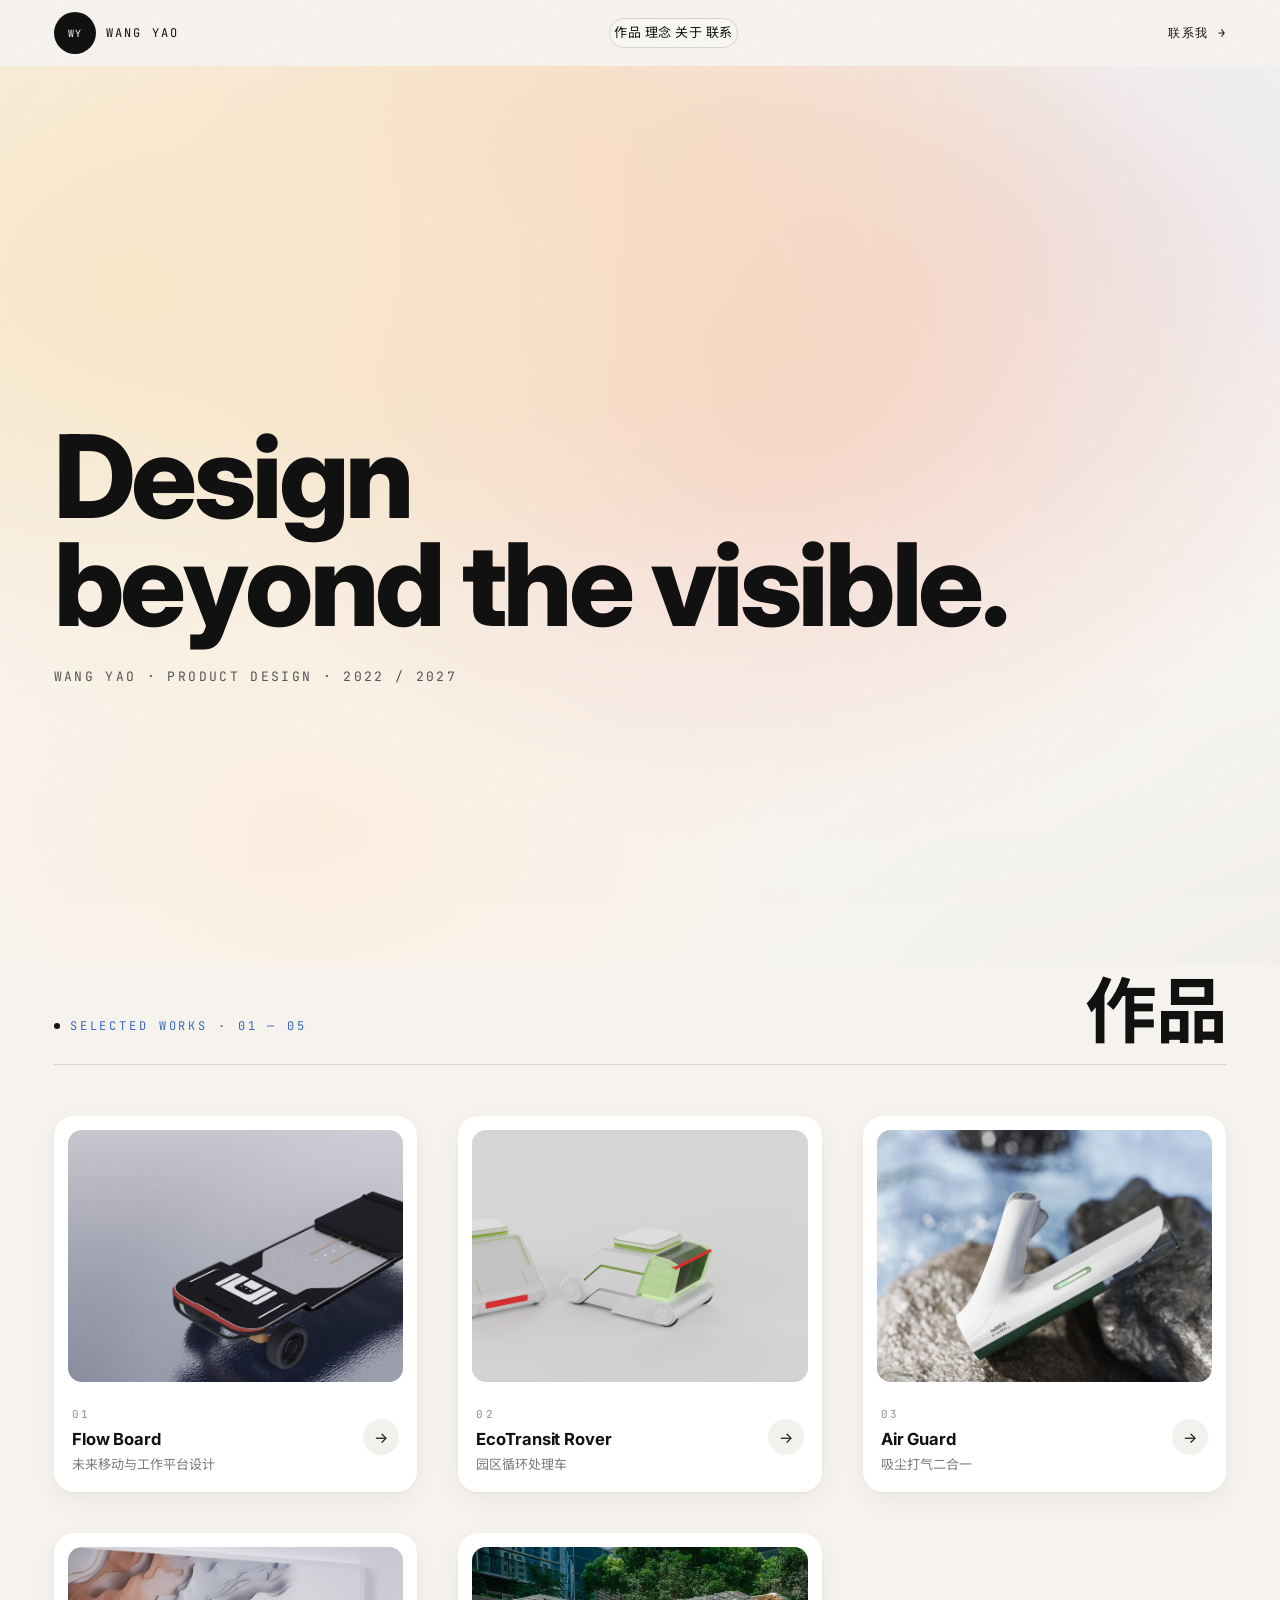
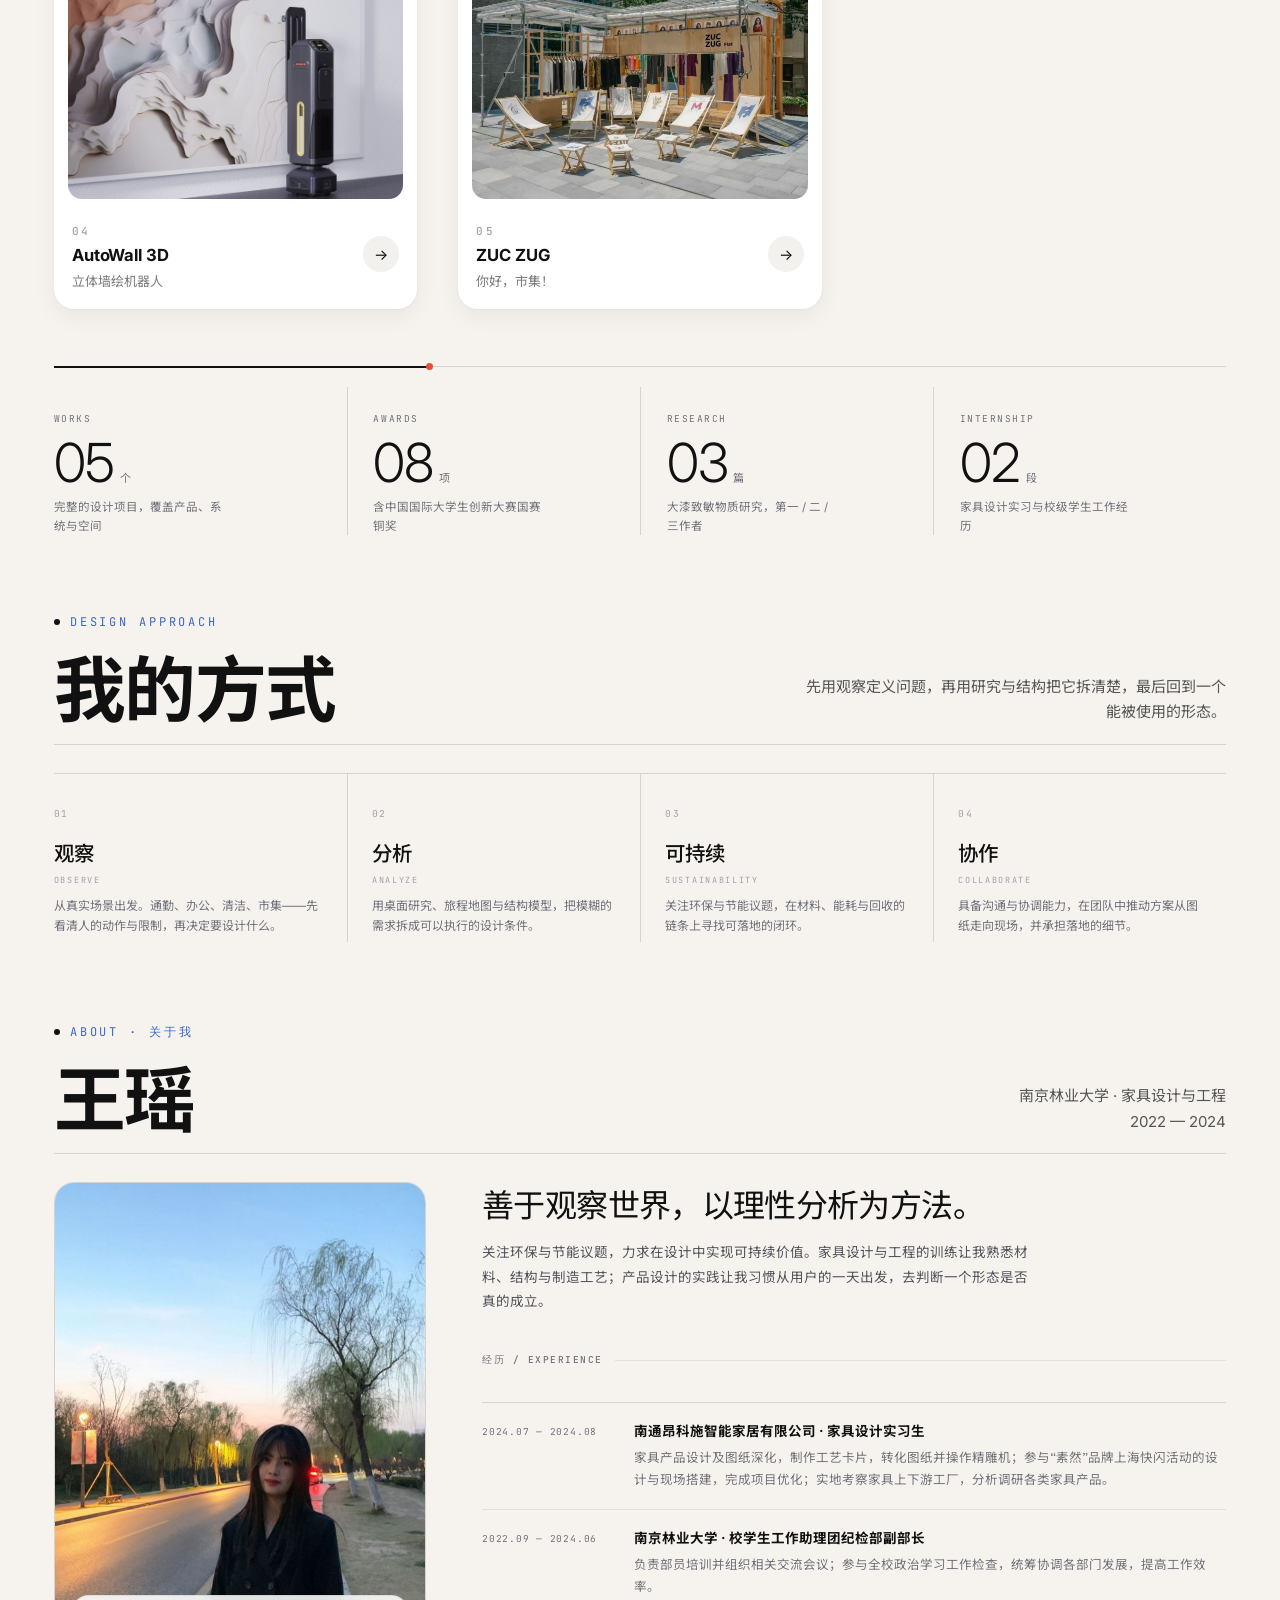
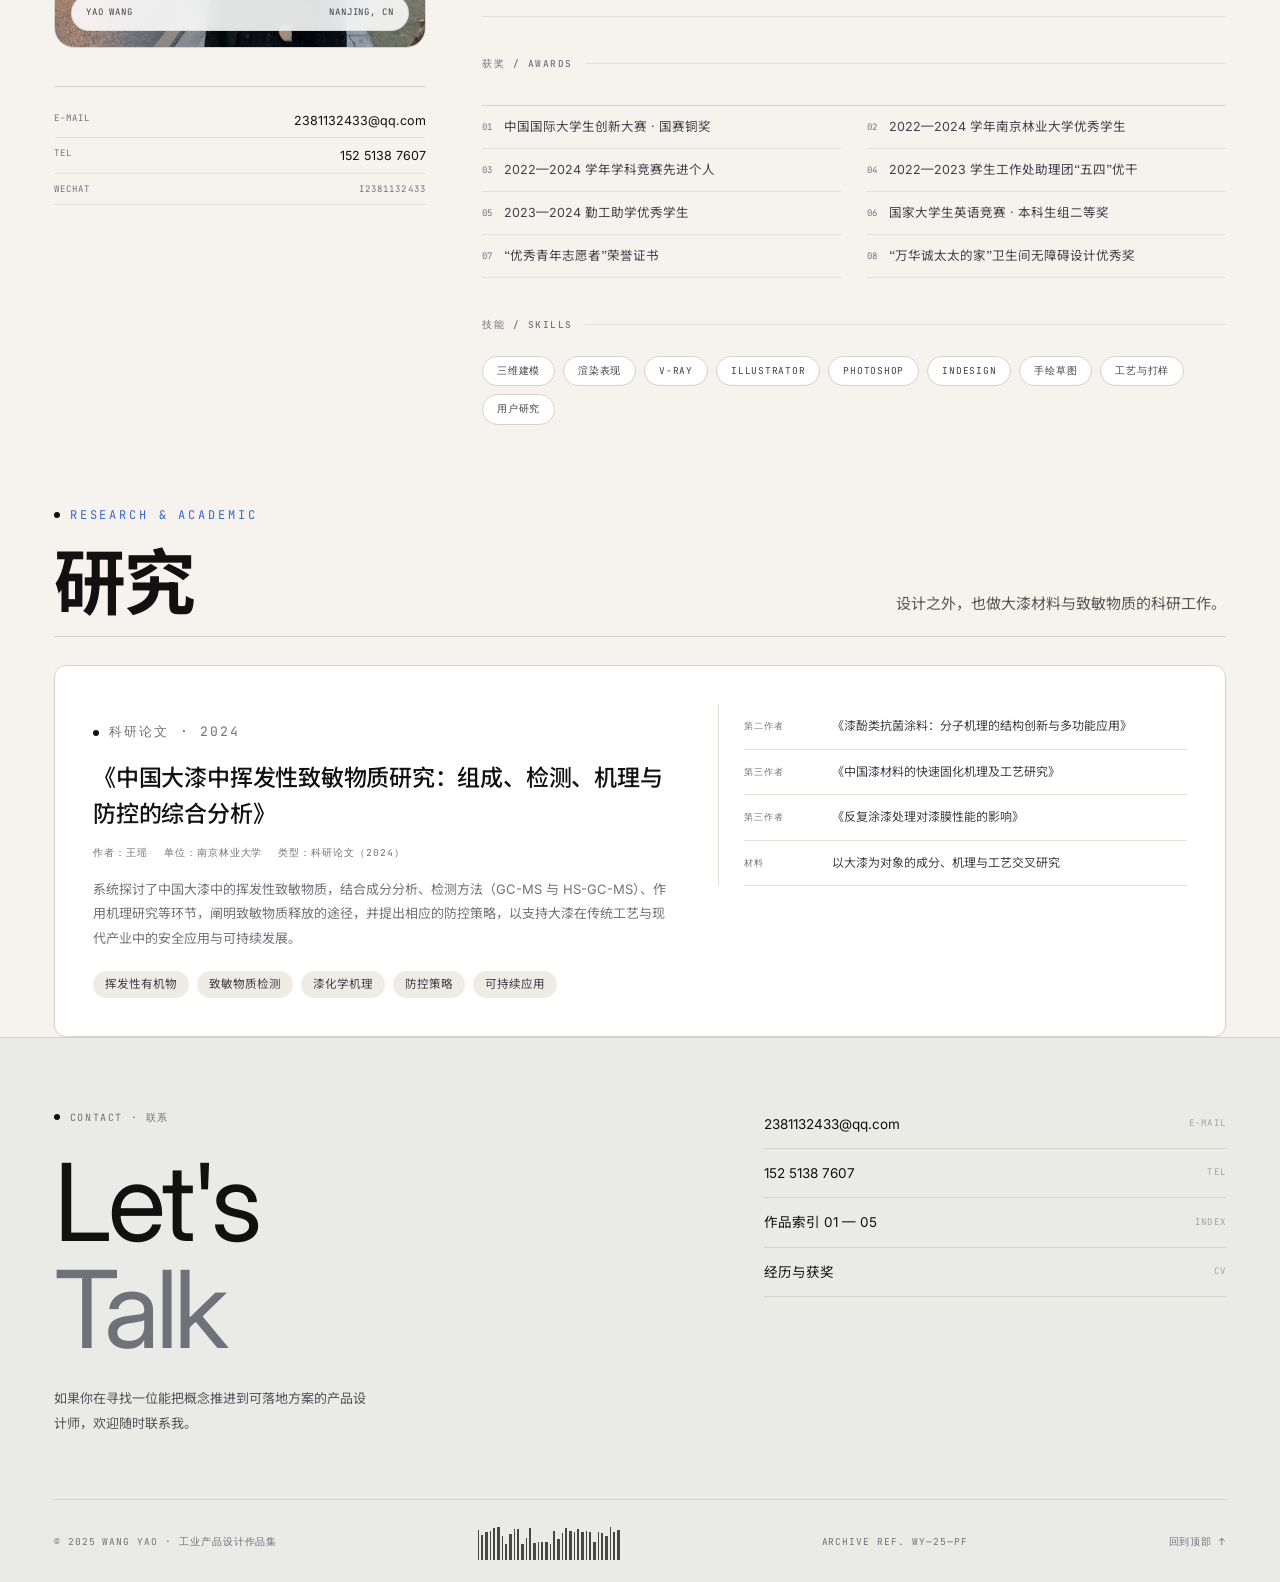
==== commit 18cf356a: "Hero headline copy + rounded padded works cards + circle arrow CTA; stats block preserved" ====
--- a/index.html
+++ b/index.html
@@ -43,13 +43,13 @@
       <div class="hero__aurora-body" data-reveal>
         <h1 class="hero__aurora-h" data-split>
           <span>Design</span><br>
-          <span>that listens.</span>
+          <span>beyond the visible.</span>
         </h1>
-        <p class="hero__aurora-sub">Wang Yao · 工业产品设计 · 2022 / 2025</p>
+        <p class="hero__aurora-sub">WANG YAO · PRODUCT DESIGN · 2022 / 2027</p>
       </div>
 
     </div>
-  </section>  </section>
+  </section>
 
   <!-- ============================= WORKS ============================= -->
   <section class="container section" id="works">
@@ -62,41 +62,56 @@
       <a class="worktile worktile--sm" href="work/flow-board.html">
         <figure class="worktile__media"><img src="assets/img/flow-cover.jpg" alt="Flow Board 产品渲染"></figure>
         <div class="worktile__info">
-          <span class="worktile__idx">01</span>
-          <h3>Flow Board</h3>
-          <p>未来移动与工作平台</p>
+          <div>
+            <span class="worktile__idx">01</span>
+            <h3>Flow Board</h3>
+            <p>未来移动与工作平台设计</p>
+          </div>
+          <span class="worktile__arrow" aria-hidden="true">→</span>
         </div>
       </a>
       <a class="worktile worktile--sm" href="work/ecotransit-rover.html">
         <figure class="worktile__media"><img src="assets/img/rover-cover.jpg" alt="EcoTransit Rover"></figure>
         <div class="worktile__info">
-          <span class="worktile__idx">02</span>
-          <h3>EcoTransit Rover</h3>
-          <p>园区循环处理车</p>
+          <div>
+            <span class="worktile__idx">02</span>
+            <h3>EcoTransit Rover</h3>
+            <p>园区循环处理车</p>
+          </div>
+          <span class="worktile__arrow" aria-hidden="true">→</span>
         </div>
       </a>
       <a class="worktile worktile--sm" href="work/air-guard.html">
         <figure class="worktile__media"><img src="assets/img/air-cover.jpg" alt="Air Guard"></figure>
         <div class="worktile__info">
-          <span class="worktile__idx">03</span>
-          <h3>Air Guard</h3>
-          <p>吸尘打气二合一</p>
+          <div>
+            <span class="worktile__idx">03</span>
+            <h3>Air Guard</h3>
+            <p>吸尘打气二合一</p>
+          </div>
+          <span class="worktile__arrow" aria-hidden="true">→</span>
         </div>
       </a>
       <a class="worktile worktile--sm" href="work/autowall-3d.html">
         <figure class="worktile__media"><img src="assets/img/auto-cover.jpg" alt="AutoWall 3D"></figure>
         <div class="worktile__info">
-          <span class="worktile__idx">04</span>
-          <h3>AutoWall 3D</h3>
-          <p>立体墙绘机器人</p>
+          <div>
+            <span class="worktile__idx">04</span>
+            <h3>AutoWall 3D</h3>
+            <p>立体墙绘机器人</p>
+          </div>
+          <span class="worktile__arrow" aria-hidden="true">→</span>
         </div>
       </a>
       <a class="worktile worktile--sm" href="work/zuc-zug.html">
         <figure class="worktile__media"><img src="assets/img/zuc-yard.jpg" alt="ZUC ZUG"></figure>
         <div class="worktile__info">
-          <span class="worktile__idx">05</span>
-          <h3>ZUC ZUG</h3>
-          <p>你好，市集！</p>
+          <div>
+            <span class="worktile__idx">05</span>
+            <h3>ZUC ZUG</h3>
+            <p>你好，市集！</p>
+          </div>
+          <span class="worktile__arrow" aria-hidden="true">→</span>
         </div>
       </a>
     </div>
--- a/assets/css/site.css
+++ b/assets/css/site.css
@@ -3929,12 +3929,12 @@
   max-width: 420px;
 }
 
-/* works grid — compact 3-col small tiles (fig2 style) */
+/* works grid — 3-col rounded cards, padded (fig style) */
 .works-grid {
   display: grid;
   grid-template-columns: repeat(3, 1fr);
-  gap: clamp(24px, 2.8vw, 40px);
-  margin-top: clamp(28px, 3.6vw, 48px);
+  gap: clamp(28px, 3.2vw, 44px);
+  margin-top: clamp(32px, 4vw, 56px);
   max-width: 1280px;
   margin-left: auto;
   margin-right: auto;
@@ -3943,50 +3943,82 @@
   display: block;
   text-decoration: none;
   color: inherit;
-  transition: transform .4s cubic-bezier(.16,1,.3,1);
-}
-.worktile:hover { transform: translateY(-4px); }
+  background: #ffffff;
+  border-radius: 20px;
+  padding: 14px;
+  box-shadow: 0 1px 3px rgba(17,17,17,0.04), 0 8px 24px rgba(17,17,17,0.05);
+  transition: transform .45s cubic-bezier(.16,1,.3,1), box-shadow .45s ease;
+}
+.worktile:hover {
+  transform: translateY(-5px);
+  box-shadow: 0 2px 6px rgba(17,17,17,0.06), 0 18px 36px rgba(17,17,17,0.08);
+}
 .worktile__media {
   position: relative;
   margin: 0;
-  aspect-ratio: 1 / 1;
+  aspect-ratio: 4 / 3;
   overflow: hidden;
-  border-radius: 12px;
+  border-radius: 14px;
   background: #eae7e2;
 }
 .worktile__media img {
   width: 100%;
   height: 100%;
   object-fit: cover;
-  transition: transform .8s cubic-bezier(.16,1,.3,1);
-}
-.worktile:hover .worktile__media img { transform: scale(1.05); }
+  transition: transform .9s cubic-bezier(.16,1,.3,1);
+}
+.worktile:hover .worktile__media img { transform: scale(1.04); }
 .worktile__info {
-  padding: 16px 2px 0;
-}
+  display: flex;
+  align-items: center;
+  justify-content: space-between;
+  gap: 12px;
+  padding: 18px 4px 4px;
+}
+.worktile__info > div { min-width: 0; flex: 1; }
 .worktile__idx {
   display: inline-block;
   font-family: var(--font-mono);
   font-size: 11px;
   font-weight: 500;
   letter-spacing: 0.22em;
-  color: #999;
+  color: #a0a0a0;
   margin-bottom: 6px;
 }
 .worktile h3 {
   margin: 0 0 4px;
   font-family: 'Inter', 'Noto Sans SC', sans-serif;
-  font-size: clamp(15px, 1.3vw, 19px);
+  font-size: clamp(15px, 1.3vw, 18px);
   font-weight: 700;
-  letter-spacing: -0.01em;
-  line-height: 1.25;
+  letter-spacing: -0.005em;
+  line-height: 1.3;
   color: #111;
 }
 .worktile p {
   margin: 0;
   font-size: 13px;
-  line-height: 1.5;
-  color: #777;
+  font-weight: 400;
+  line-height: 1.55;
+  color: #7a7a7a;
+}
+.worktile__arrow {
+  flex: none;
+  width: 36px;
+  height: 36px;
+  border-radius: 999px;
+  background: #f2f1ee;
+  color: #111;
+  display: inline-flex;
+  align-items: center;
+  justify-content: center;
+  font-size: 15px;
+  line-height: 1;
+  transition: background .25s ease, transform .35s ease;
+}
+.worktile:hover .worktile__arrow {
+  background: #111;
+  color: #fff;
+  transform: translateX(2px);
 }
 
 /* responsive */
@@ -3995,7 +4027,6 @@
 }
 @media (max-width: 560px) {
   .works-grid { grid-template-columns: 1fr; }
-  .worktile__media { aspect-ratio: 4 / 3; }
 }
 
 .workscroll {
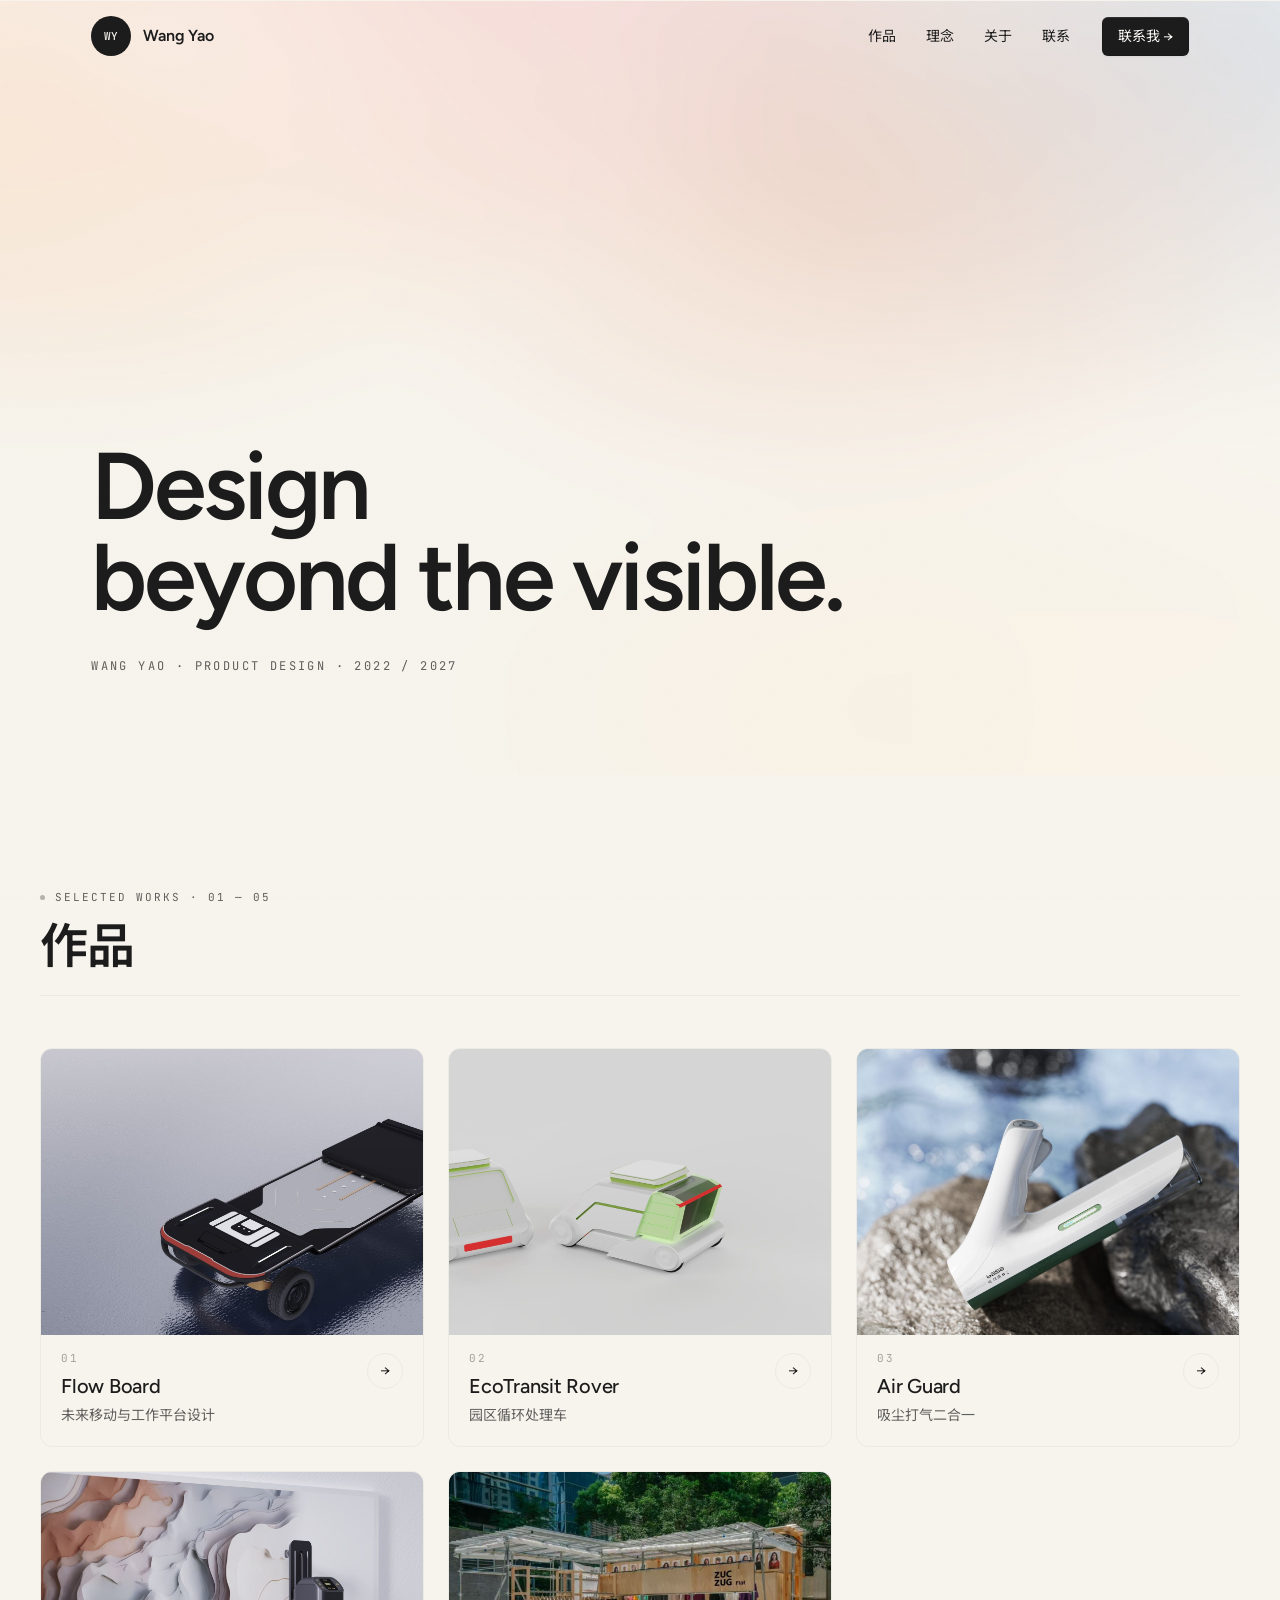
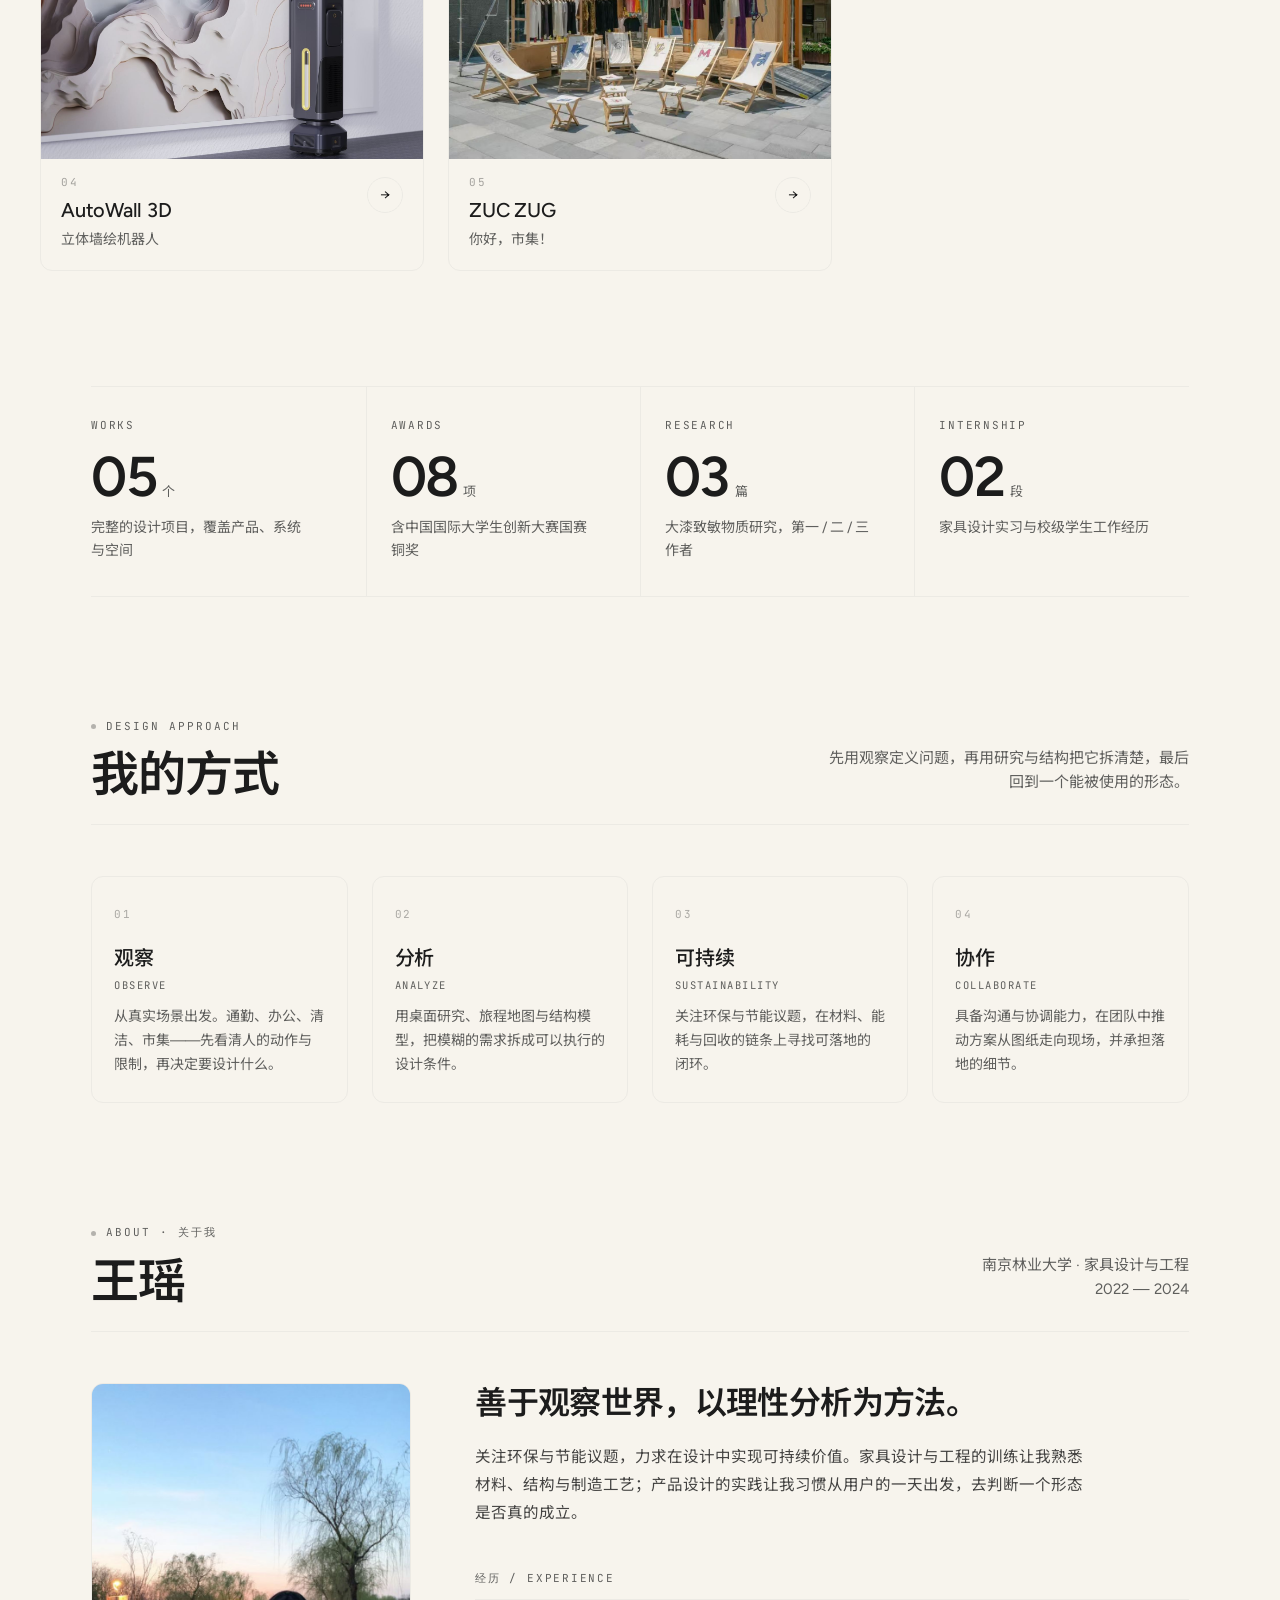
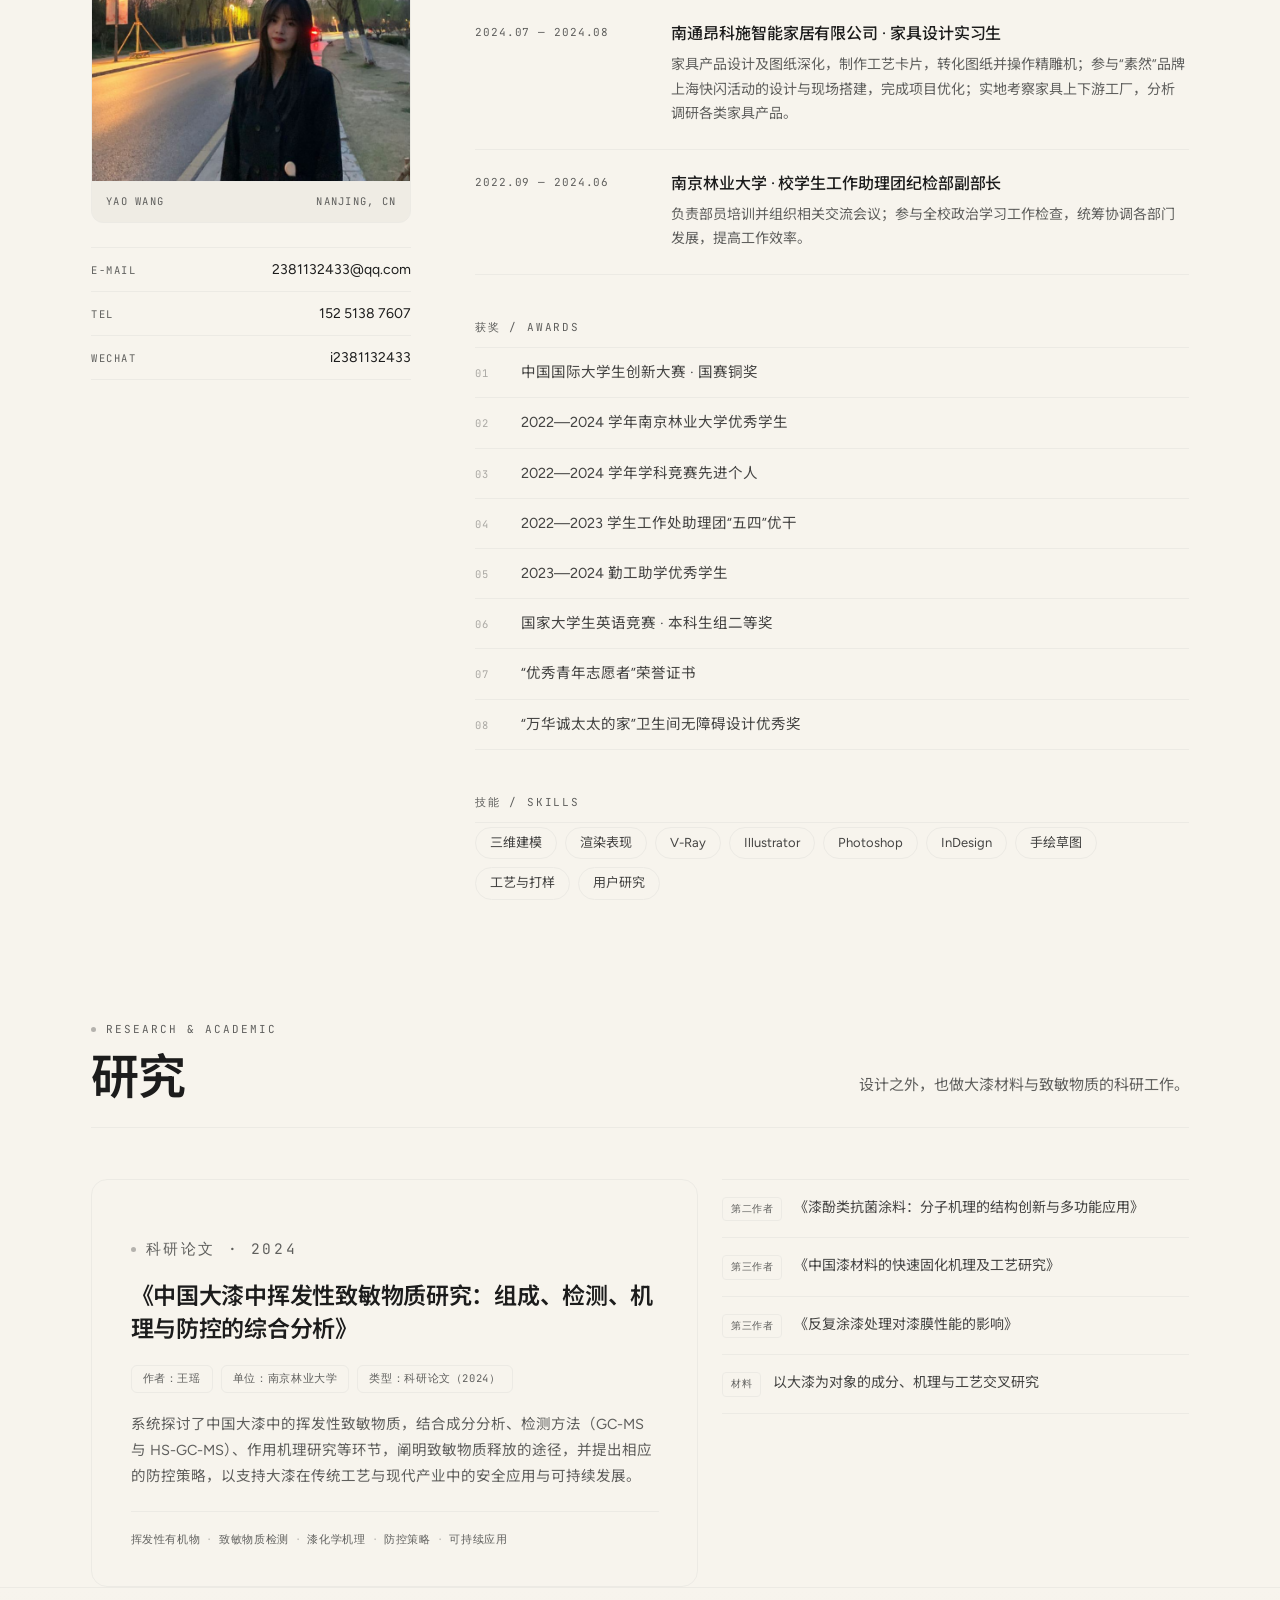
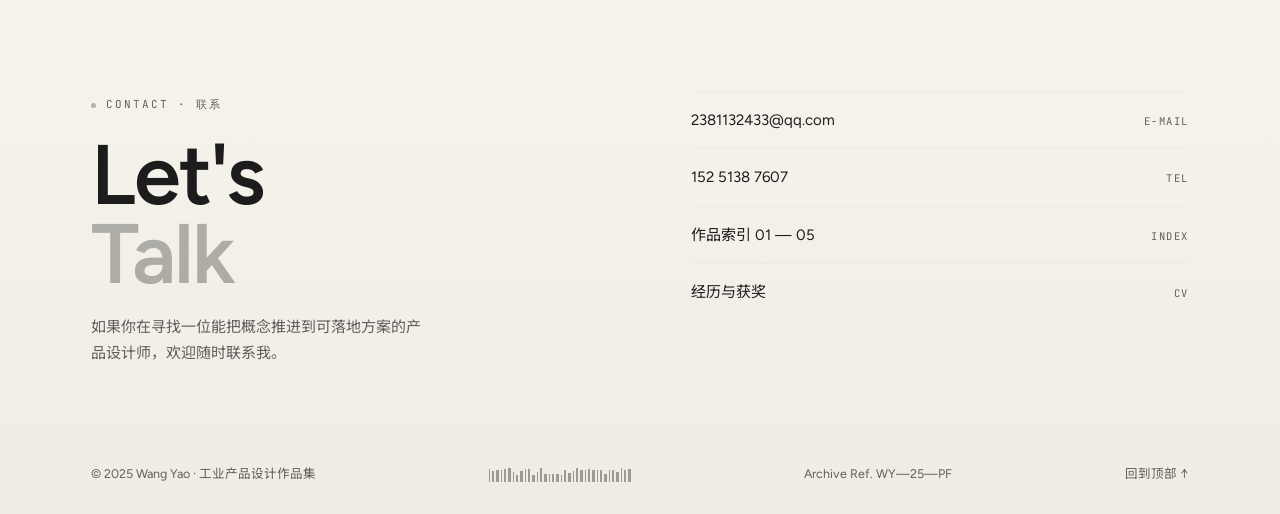
==== commit 89ffaf08: "Restyle site on a warm-parchment editorial system: hairline containment, one ink at varying opacity," ====
--- a/index.html
+++ b/index.html
@@ -6,7 +6,7 @@
 <meta name="description" content="王瑶，工业产品设计师，南京林业大学家具设计与工程专业。作品集包含 Flow Board、EcoTransit Rover、Air Guard、AutoWall 3D 与 ZUC ZUG 市集空间设计。">
 <link rel="preconnect" href="https://fonts.googleapis.com">
 <link rel="preconnect" href="https://fonts.gstatic.com" crossorigin="">
-<link href="https://fonts.googleapis.com/css2?family=Inter:wght@300;400;500;600&amp;family=JetBrains+Mono:wght@400;500&amp;family=Noto+Sans+SC:wght@300;400;500;700&amp;display=swap" rel="stylesheet">
+<link href="https://fonts.googleapis.com/css2?family=Figtree:wght@400;500;600&amp;family=JetBrains+Mono:wght@400;500&amp;family=Noto+Sans+SC:wght@300;400;500;600&amp;display=swap" rel="stylesheet">
 <link rel="stylesheet" href="assets/css/site.css">
 </head>
 <body class="home" id="top">
--- a/assets/css/site.css
+++ b/assets/css/site.css
@@ -1,64 +1,121 @@
 /* ============================================================
    WANG YAO — PORTFOLIO
-   Editorial / technical layout system
+   Design system: warm parchment / editorial / opacity-driven
+   ------------------------------------------------------------
+   Foundation rules
+   - Base surface is cream #f7f4ed. Never pure white.
+   - Every grey is #1c1c1c at a different opacity, so the whole
+     page shares one hue.
+   - Containment comes from 1px #eceae4 hairlines, not shadows.
+   - Weight range stays narrow: 400 for body/UI, 600 for headings.
+   - Display type runs tight: letter-spacing -0.025em.
    ============================================================ */
 
 :root {
-  --paper: #f2f0ea;
-  --paper-2: #e8e4db;
-  --card: #eae7df;
-  --ink: #17170f;
-  --ink-soft: #3b3a32;
-  --muted: #6f6c62;
-  --line: #d6d1c5;
-  --line-soft: #e2ded4;
-  --accent: #c1411d;
-  --accent-soft: #e0b9a7;
-  --white: #fbfaf6;
-
-  --font-display: "Archivo", "Noto Sans SC", "PingFang SC", sans-serif;
-  --font-body: "Noto Sans SC", "PingFang SC", "Microsoft YaHei", sans-serif;
+  /* ---- surfaces ---- */
+  --paper: #f7f4ed;
+  --paper-2: #efece4;
+  --card: #f7f4ed;
+  --white: #fcfbf8;
+
+  /* ---- ink ---- */
+  --ink: #1c1c1c;
+  --ink-soft: rgba(28, 28, 28, 0.82);
+  --muted: #5f5f5d;
+
+  /* ---- lines ---- */
+  --line: #eceae4;
+  --line-soft: #f0eee7;
+  --line-strong: rgba(28, 28, 28, 0.4);
+
+  /* ---- accents (kept warm-neutral) ---- */
+  --accent: #1c1c1c;
+  --accent-soft: rgba(28, 28, 28, 0.4);
+  --tint: rgba(28, 28, 28, 0.04);
+
+  /* ---- radii ---- */
+  --r-xs: 4px;
+  --r-sm: 6px;
+  --r-md: 8px;
+  --r-lg: 12px;
+  --r-xl: 16px;
+  --r-pill: 9999px;
+
+  /* ---- elevation ---- */
+  --inset: inset 0 0.5px 0 0 rgba(255, 255, 255, 0.2),
+    inset 0 0 0 0.5px rgba(0, 0, 0, 0.2),
+    0 1px 2px rgba(0, 0, 0, 0.05);
+  --focus: 0 4px 12px rgba(0, 0, 0, 0.1);
+
+  /* ---- type ---- */
+  --font-display: "Figtree", "Inter", "Noto Sans SC", "PingFang SC", system-ui, sans-serif;
+  --font-body: "Figtree", "Noto Sans SC", "PingFang SC", "Microsoft YaHei", system-ui, sans-serif;
   --font-mono: "JetBrains Mono", "SFMono-Regular", Consolas, monospace;
 
-  --pad: clamp(20px, 4.2vw, 64px);
-  --maxw: 1440px;
-  --r-card: 14px;
+  /* ---- layout ---- */
+  --pad: clamp(20px, 4vw, 56px);
+  --maxw: 1200px;
+  --sec: clamp(72px, 9vw, 144px);
+  --navh: 72px;
+
   --ease: cubic-bezier(0.2, 0.7, 0.2, 1);
 }
 
-* { box-sizing: border-box; }
-
-html { scroll-behavior: smooth; }
+*,
+*::before,
+*::after { box-sizing: border-box; }
+
+html {
+  scroll-behavior: smooth;
+  -webkit-text-size-adjust: 100%;
+}
 
 body {
   margin: 0;
   background: var(--paper);
   color: var(--ink);
   font-family: var(--font-body);
-  font-size: 15px;
-  line-height: 1.75;
+  font-size: 16px;
+  line-height: 1.5;
+  font-weight: 400;
   -webkit-font-smoothing: antialiased;
+  -moz-osx-font-smoothing: grayscale;
   overflow-x: hidden;
-}
+  font-feature-settings: "kern" 1;
+}
+
+p { text-wrap: pretty; }
+
+h1, h2, h3, h4 { text-wrap: pretty; }
 
 img { display: block; max-width: 100%; }
 a { color: inherit; text-decoration: none; }
-button { font: inherit; color: inherit; }
+button { font: inherit; color: inherit; background: none; border: 0; }
+em, i { font-style: normal; }
+sup { font-size: 0.5em; vertical-align: super; line-height: 0; }
 
 ::selection { background: var(--ink); color: var(--paper); }
 
-/* paper grain */
+:focus-visible {
+  outline: 2px solid rgba(59, 130, 246, 0.5);
+  outline-offset: 2px;
+  border-radius: var(--r-xs);
+}
+
+/* very light paper grain — keeps the cream from reading as flat digital white */
 .grain {
   position: fixed;
   inset: 0;
   z-index: 1000;
   pointer-events: none;
-  opacity: 0.25;
+  opacity: 0.05;
   mix-blend-mode: multiply;
   background-image: url("data:image/svg+xml,%3Csvg xmlns='http://www.w3.org/2000/svg' width='240' height='240'%3E%3Cfilter id='n'%3E%3CfeTurbulence type='fractalNoise' baseFrequency='0.85' numOctaves='3' stitchTiles='stitch'/%3E%3CfeColorMatrix type='saturate' values='0'/%3E%3C/filter%3E%3Crect width='240' height='240' filter='url(%23n)' opacity='0.35'/%3E%3C/svg%3E");
 }
 
-/* ---------- shared bits ---------- */
+/* ============================================================
+   SHARED
+   ============================================================ */
 .container {
   width: 100%;
   max-width: var(--maxw);
@@ -66,71 +123,118 @@
   padding: 0 var(--pad);
 }
 
+.section { padding: var(--sec) 0; }
+
 .mono {
   font-family: var(--font-mono);
-  font-size: 10px;
-  letter-spacing: 0.12em;
+  font-size: 11px;
+  line-height: 1.4;
+  letter-spacing: 0.14em;
   text-transform: uppercase;
   color: var(--muted);
+  font-weight: 400;
 }
 
 .eyebrow {
   display: inline-flex;
   align-items: center;
   gap: 10px;
-  font-family: var(--font-mono);
-  font-size: 10px;
-  letter-spacing: 0.16em;
+  margin: 0;
+  font-family: var(--font-mono);
+  font-size: 11px;
+  line-height: 1.4;
+  letter-spacing: 0.18em;
   text-transform: uppercase;
   color: var(--muted);
 }
 
 .eyebrow::before {
   content: "";
-  width: 6px;
-  height: 6px;
+  width: 5px;
+  height: 5px;
   border-radius: 50%;
-  background: var(--accent);
-}
-
-.eyebrow--line::after {
-  content: "";
-  display: block;
-  width: 42px;
-  height: 1px;
-  background: var(--line);
+  background: rgba(28, 28, 28, 0.3);
+  flex: none;
 }
 
 .section-head {
   display: flex;
   align-items: flex-end;
   justify-content: space-between;
-  gap: 32px;
-  padding-bottom: 22px;
+  gap: 40px;
+  padding-bottom: 24px;
   border-bottom: 1px solid var(--line);
-  margin-bottom: clamp(30px, 4vw, 54px);
+  margin-bottom: clamp(32px, 4vw, 56px);
 }
 
 .section-head h2 {
-  margin: 8px 0 0;
+  margin: 14px 0 0;
   font-family: var(--font-display);
-  font-size: clamp(28px, 4.6vw, 56px);
-  font-weight: 700;
-  letter-spacing: -0.03em;
-  line-height: 0.98;
-  text-transform: uppercase;
+  font-size: clamp(30px, 4.4vw, 48px);
+  font-weight: 600;
+  line-height: 1.04;
+  letter-spacing: -0.025em;
+  color: var(--ink);
 }
 
 .section-head .note {
-  max-width: 300px;
-  margin: 0 0 4px;
-  font-size: 12.5px;
-  line-height: 1.7;
+  max-width: 360px;
+  margin: 0 0 6px;
+  font-size: 15px;
+  line-height: 1.6;
   color: var(--muted);
   text-align: right;
-}
+  flex: none;
+}
+
+/* works: eyebrow stacked above the heading */
+.section-head--simple {
+  flex-direction: column;
+  align-items: flex-start;
+  justify-content: flex-start;
+  gap: 0;
+}
+
+.section-head--simple h2 { margin-top: 16px; }
 
 section { position: relative; }
+
+section[id],
+article[id] { scroll-margin-top: 88px; }
+
+/* ---------- buttons ---------- */
+.btn {
+  display: inline-flex;
+  align-items: center;
+  gap: 8px;
+  padding: 9px 16px;
+  border-radius: var(--r-sm);
+  background: var(--ink);
+  color: var(--white);
+  font-size: 14px;
+  font-weight: 400;
+  line-height: 1.2;
+  box-shadow: var(--inset);
+  transition: opacity 0.2s var(--ease), box-shadow 0.2s var(--ease);
+  white-space: nowrap;
+}
+
+.btn:hover { box-shadow: var(--inset), var(--focus); }
+.btn:active { opacity: 0.8; }
+
+.btn--ghost {
+  background: transparent;
+  color: var(--ink);
+  border: 1px solid var(--line-strong);
+  box-shadow: none;
+}
+
+.btn--ghost:hover {
+  background: var(--tint);
+  box-shadow: none;
+}
+
+.btn__arrow { font-size: 13px; opacity: 0.8; }
 
 /* ============================================================
    NAV
@@ -139,1508 +243,871 @@
   position: sticky;
   top: 0;
   z-index: 900;
-  backdrop-filter: blur(14px);
-  background: rgba(242, 240, 234, 0.78);
+  background: rgba(247, 244, 237, 0.82);
+  backdrop-filter: blur(14px) saturate(140%);
+  -webkit-backdrop-filter: blur(14px) saturate(140%);
   border-bottom: 1px solid transparent;
   transition: border-color 0.3s var(--ease), background 0.3s var(--ease);
 }
 
-.nav.is-scrolled { border-bottom-color: var(--line); }
+.nav.is-scrolled {
+  border-bottom-color: var(--line);
+  background: rgba(247, 244, 237, 0.94);
+}
 
 .nav__inner {
   display: flex;
   align-items: center;
   justify-content: space-between;
-  gap: 24px;
+  gap: 32px;
   height: 72px;
 }
 
 .brand {
-  display: flex;
+  display: inline-flex;
   align-items: center;
   gap: 12px;
-  flex: 0 0 auto;
-}
-
+  min-width: 0;
+}
+
+.brand__disc,
 .brand__mark {
-  width: 34px;
-  height: 34px;
-  border: 1px solid var(--ink);
+  width: 40px;
+  height: 40px;
+  flex: none;
+  display: grid;
+  place-items: center;
   border-radius: 50%;
-  display: grid;
-  place-items: center;
+  background: var(--ink);
+  color: var(--paper);
+  font-family: var(--font-mono);
+  font-size: 11px;
+  letter-spacing: 0.04em;
+  font-weight: 500;
+}
+
+.brand__name {
   font-family: var(--font-display);
-  font-size: 11px;
-  font-weight: 800;
-  letter-spacing: -0.02em;
-}
-
-.brand__name {
-  font-family: var(--font-mono);
-  font-size: 11px;
-  letter-spacing: 0.18em;
-  text-transform: uppercase;
+  font-size: 16px;
+  font-weight: 600;
+  letter-spacing: -0.01em;
+  color: var(--ink);
 }
 
 .nav__menu {
   display: flex;
   align-items: center;
-  gap: 4px;
-  padding: 4px;
-  border: 1px solid var(--line);
-  border-radius: 999px;
-  background: rgba(251, 250, 246, 0.6);
+  gap: 30px;
+  margin-left: auto;
 }
 
 .nav__menu a {
-  padding: 7px 16px;
-  border-radius: 999px;
-  font-size: 12.5px;
-  color: var(--ink-soft);
-  transition: background 0.25s var(--ease), color 0.25s var(--ease);
-}
-
-.nav__menu a:hover { background: var(--ink); color: var(--paper); }
-
-.nav__right { display: flex; align-items: center; gap: 14px; }
-
-.btn {
+  font-size: 14px;
+  font-weight: 400;
+  color: var(--ink);
+  transition: opacity 0.2s var(--ease);
+  position: relative;
+}
+
+.nav__menu a:hover { opacity: 0.55; }
+
+.nav__right {
+  display: flex;
+  align-items: center;
+  gap: 12px;
+}
+
+.nav__cta {
   display: inline-flex;
   align-items: center;
-  gap: 10px;
-  padding: 11px 20px;
-  border-radius: 999px;
-  border: 1px solid var(--ink);
+  gap: 6px;
+  padding: 9px 16px;
+  border-radius: var(--r-sm);
   background: var(--ink);
-  color: var(--paper);
-  font-size: 12.5px;
-  letter-spacing: 0.02em;
-  cursor: pointer;
-  transition: transform 0.3s var(--ease), background 0.3s var(--ease), color 0.3s var(--ease);
-}
-
-.btn:hover { background: var(--accent); border-color: var(--accent); }
-.btn--ghost { background: transparent; color: var(--ink); border-color: var(--line); }
-.btn--ghost:hover { background: var(--ink); color: var(--paper); border-color: var(--ink); }
-.btn__arrow { transition: transform 0.3s var(--ease); }
-.btn:hover .btn__arrow { transform: translate(3px, -3px); }
+  color: var(--white);
+  font-size: 14px;
+  box-shadow: var(--inset);
+  transition: box-shadow 0.2s var(--ease), opacity 0.2s var(--ease);
+}
+
+.nav__cta:hover { box-shadow: var(--inset), var(--focus); }
+.nav__cta:active { opacity: 0.8; }
 
 .nav__burger {
   display: none;
   width: 40px;
   height: 40px;
+  border-radius: var(--r-sm);
   border: 1px solid var(--line);
-  border-radius: 50%;
-  background: transparent;
+  align-items: center;
+  justify-content: center;
+  flex-direction: column;
+  gap: 5px;
   cursor: pointer;
-  position: relative;
 }
 
 .nav__burger span {
-  position: absolute;
-  left: 12px;
-  right: 12px;
+  display: block;
+  width: 16px;
   height: 1px;
   background: var(--ink);
-  transition: transform 0.3s var(--ease), opacity 0.3s;
-}
-.nav__burger span:nth-child(1) { top: 16px; }
-.nav__burger span:nth-child(2) { top: 23px; }
-
-/* ============================================================
-   HERO
-   ============================================================ */
-.hero {
-  padding: clamp(28px, 4vw, 56px) 0 clamp(40px, 7vw, 96px);
-}
-
-.hero__inner {
-  display: grid;
-  grid-template-columns: minmax(0, 1fr) minmax(0, 1.02fr);
-  gap: clamp(28px, 4vw, 72px);
-  align-items: start;
-}
-
-.hero__copy { padding-top: clamp(8px, 3vw, 40px); }
-
-.hero__title {
-  margin: 26px 0 0;
-  font-family: var(--font-display);
-  font-weight: 800;
-  font-size: clamp(58px, 10.2vw, 148px);
-  line-height: 0.82;
-  letter-spacing: -0.055em;
-  text-transform: uppercase;
-}
-
-.hero__title-cn {
-  display: block;
-  margin-top: 0.18em;
-  font-family: var(--font-body);
-  font-weight: 500;
-  font-size: clamp(20px, 2.4vw, 30px);
-  letter-spacing: 0.26em;
-  line-height: 1.2;
-  color: var(--ink-soft);
-}
-
-.hero__role {
-  margin: 22px 0 0;
-  font-size: clamp(14px, 1.25vw, 17px);
-  letter-spacing: 0.02em;
-  color: var(--ink);
-}
-
-.hero__intro {
-  margin: 16px 0 0;
-  max-width: 44ch;
-  font-size: 14px;
-  line-height: 1.85;
-  color: var(--muted);
-}
-
-.hero__actions {
-  display: flex;
-  flex-wrap: wrap;
-  gap: 10px;
-  margin-top: 30px;
-}
-
-.hero__meta {
-  display: grid;
-  grid-template-columns: repeat(4, minmax(0, auto));
-  gap: clamp(16px, 3vw, 42px);
-  margin: 40px 0 0;
-  padding-top: 20px;
-  border-top: 1px solid var(--line);
-}
-
-.hero__meta div { min-width: 0; }
-
-.hero__meta dt {
-  font-family: var(--font-mono);
-  font-size: 9.5px;
-  letter-spacing: 0.14em;
-  text-transform: uppercase;
-  color: var(--muted);
-}
-
-.hero__meta dd {
-  margin: 6px 0 0;
-  font-family: var(--font-display);
-  font-size: 20px;
-  font-weight: 600;
-  letter-spacing: -0.02em;
-  line-height: 1.1;
-}
-
-/* hero image */
-.hero__visual {
-  position: relative;
-  margin: 0;
-  border-radius: var(--r-card);
-  overflow: hidden;
-  background: var(--paper-2);
-  aspect-ratio: 10 / 11;
-  isolation: isolate;
-}
-
-.hero__visual img {
-  width: 100%;
-  height: 100%;
-  object-fit: cover;
-  transform: scale(1.04);
-  transition: transform 1.4s var(--ease);
-}
-
-.hero__visual:hover img { transform: scale(1.09); }
-
-.hero__visual::after {
-  content: "";
-  position: absolute;
-  inset: 0;
-  background: linear-gradient(180deg, rgba(20, 20, 15, 0.28) 0%, rgba(20, 20, 15, 0) 34%, rgba(20, 20, 15, 0) 62%, rgba(20, 20, 15, 0.38) 100%);
-  pointer-events: none;
-}
-
-.chip {
-  position: absolute;
-  z-index: 2;
-  display: inline-flex;
-  align-items: center;
-  gap: 8px;
-  padding: 8px 14px;
-  border-radius: 999px;
-  background: rgba(251, 250, 246, 0.9);
-  backdrop-filter: blur(8px);
-  font-family: var(--font-mono);
-  font-size: 9.5px;
-  letter-spacing: 0.1em;
-  text-transform: uppercase;
-  color: var(--ink);
-}
-
-.chip--tl { top: 18px; left: 18px; }
-.chip--tr { top: 18px; right: 18px; }
-.chip--bl { bottom: 18px; left: 18px; }
-.chip--br { bottom: 18px; right: 18px; }
-.chip .dot { width: 5px; height: 5px; border-radius: 50%; background: var(--accent); }
-
-.fab {
-  position: absolute;
-  z-index: 3;
-  right: 18px;
-  bottom: 18px;
-  width: 46px;
-  height: 46px;
-  border-radius: 50%;
-  background: var(--ink);
-  color: var(--paper);
-  display: grid;
-  place-items: center;
-  font-size: 16px;
-  transition: transform 0.4s var(--ease), background 0.4s var(--ease);
-}
-
-.fab:hover { transform: rotate(45deg); background: var(--accent); }
-
-.hero__visual .chip--br { bottom: 76px; padding: 6px 12px; }
-
-/* ---------- ticker ---------- */
-.ticker {
-  border-top: 1px solid var(--line);
-  border-bottom: 1px solid var(--line);
-  overflow: hidden;
-  padding: 14px 0;
-  background: var(--paper-2);
-}
-
-.ticker__track {
-  display: flex;
-  width: max-content;
-  animation: marquee 44s linear infinite;
-}
-
-.ticker:hover .ticker__track { animation-play-state: paused; }
-
-.ticker__track span {
-  display: inline-flex;
-  align-items: center;
-  gap: 22px;
-  padding-right: 22px;
-  font-family: var(--font-mono);
-  font-size: 10.5px;
-  letter-spacing: 0.16em;
-  text-transform: uppercase;
-  color: var(--ink-soft);
-  white-space: nowrap;
-}
-
-.ticker__track span::after {
-  content: "";
-  width: 5px;
-  height: 5px;
-  border-radius: 50%;
-  background: var(--accent);
-  opacity: 0.8;
-}
-
-@keyframes marquee {
-  from { transform: translate3d(0, 0, 0); }
-  to { transform: translate3d(-50%, 0, 0); }
-}
-
-/* ============================================================
-   WORKS
-   ============================================================ */
-.works { padding-top: clamp(56px, 8vw, 118px); }
-
-.works__grid {
-  display: grid;
-  grid-template-columns: repeat(12, 1fr);
-  gap: clamp(16px, 2vw, 30px) clamp(16px, 2vw, 30px);
-}
-
-.card {
-  grid-column: span 6;
-  display: block;
-  position: relative;
-}
-
-.card--wide { grid-column: span 7; }
-.card--narrow { grid-column: span 5; }
-.card--full { grid-column: span 12; }
-
-.card__media {
-  position: relative;
-  border-radius: var(--r-card);
-  overflow: hidden;
-  background: var(--card);
-  aspect-ratio: 16 / 10;
-}
-
-.card--narrow .card__media { aspect-ratio: 4 / 3.1; }
-.card--full .card__media { aspect-ratio: 21 / 9; }
-.card--tall .card__media { aspect-ratio: 4 / 5; }
-
-.card__media img {
-  width: 100%;
-  height: 100%;
-  object-fit: cover;
-  transition: transform 1.1s var(--ease);
-}
-
-.card:hover .card__media img { transform: scale(1.045); }
-
-.card__badge {
-  position: absolute;
-  top: 16px;
-  left: 16px;
-  z-index: 2;
-  padding: 6px 12px;
-  border-radius: 999px;
-  background: rgba(251, 250, 246, 0.88);
-  font-family: var(--font-mono);
-  font-size: 9px;
-  letter-spacing: 0.12em;
-  text-transform: uppercase;
-}
-
-.card__meta {
-  display: flex;
-  align-items: baseline;
-  gap: 14px;
-  padding: 16px 2px 0;
-  border-bottom: 1px solid var(--line);
-  transition: border-color 0.3s var(--ease);
-}
-
-.card:hover .card__meta { border-color: var(--ink); }
-
-.card__index {
-  font-family: var(--font-mono);
-  font-size: 10px;
-  color: var(--muted);
-  padding-top: 4px;
-}
-
-.card__text { flex: 1 1 auto; min-width: 0; }
-
-.card__text h3 {
-  margin: 0;
-  font-family: var(--font-display);
-  font-size: clamp(19px, 2vw, 25px);
-  font-weight: 700;
-  letter-spacing: -0.025em;
-  text-transform: uppercase;
-  line-height: 1.1;
-}
-
-.card__text p {
-  margin: 5px 0 0;
-  font-size: 12.5px;
-  line-height: 1.6;
-  color: var(--muted);
-  overflow: hidden;
-  text-overflow: ellipsis;
-  white-space: nowrap;
-}
-
-.card__arrow {
-  flex: 0 0 auto;
-  width: 30px;
-  height: 30px;
-  border: 1px solid var(--line);
-  border-radius: 50%;
-  display: grid;
-  place-items: center;
-  font-size: 13px;
-  transition: background 0.35s var(--ease), color 0.35s var(--ease), transform 0.35s var(--ease), border-color 0.35s;
-}
-
-.card:hover .card__arrow {
-  background: var(--accent);
-  border-color: var(--accent);
-  color: var(--white);
-  transform: rotate(45deg);
-}
-
-/* ---------- stats ---------- */
-.stats { padding-top: clamp(56px, 8vw, 110px); }
-
-.stats__grid {
-  display: grid;
-  grid-template-columns: repeat(4, 1fr);
-  border-top: 1px solid var(--line);
-  border-bottom: 1px solid var(--line);
-  background: var(--white);
-  border-radius: 4px;
-  overflow: hidden;
-}
-
-.stat {
-  padding: clamp(22px, 2.6vw, 34px);
-  border-right: 1px solid var(--line);
-}
-
-.stat:last-child { border-right: 0; }
-
-.stat dt {
-  font-family: var(--font-mono);
-  font-size: 9.5px;
-  letter-spacing: 0.14em;
-  text-transform: uppercase;
-  color: var(--muted);
-}
-
-.stat dd {
-  margin: 12px 0 0;
-  font-family: var(--font-display);
-  font-size: clamp(30px, 4vw, 46px);
-  font-weight: 700;
-  letter-spacing: -0.04em;
-  line-height: 1;
-}
-
-.stat dd small {
-  font-size: 0.4em;
-  font-weight: 500;
-  letter-spacing: 0;
-  margin-left: 2px;
-}
-
-.stat p {
-  margin: 10px 0 0;
-  font-size: 12px;
-  color: var(--muted);
-  line-height: 1.5;
-}
-
-/* ============================================================
-   APPROACH
-   ============================================================ */
-.approach { padding-top: clamp(64px, 9vw, 130px); }
-
-.approach__wrap {
-  position: relative;
-  display: grid;
-  grid-template-columns: repeat(2, minmax(0, 1fr));
-  gap: clamp(18px, 3vw, 40px) clamp(18px, 14vw, 210px);
-  margin-top: 12px;
-}
-
-.rings {
-  position: absolute;
-  top: 50%;
-  left: 50%;
-  width: min(46%, 420px);
-  aspect-ratio: 1;
-  transform: translate(-50%, -50%);
-  display: grid;
-  place-items: center;
-  pointer-events: none;
-}
-
-.rings__circle {
-  position: absolute;
-  border: 1px solid var(--line);
-  border-radius: 50%;
-}
-
-.rings__circle:nth-child(1) { inset: 6%; }
-.rings__circle:nth-child(2) { inset: 0%; opacity: 0.6; }
-.rings__circle:nth-child(3) { inset: 20%; opacity: 0.5; }
-
-.rings__label {
-  position: relative;
-  z-index: 2;
-  text-align: center;
-  font-family: var(--font-display);
-  font-size: clamp(16px, 1.9vw, 24px);
-  font-weight: 700;
-  line-height: 1.15;
-  letter-spacing: -0.02em;
-  text-transform: uppercase;
-}
-
-.rings__label small {
-  display: block;
-  margin-top: 8px;
-  font-family: var(--font-mono);
-  font-size: 9px;
-  font-weight: 400;
-  letter-spacing: 0.14em;
-  color: var(--muted);
-}
-
-.approach__card {
-  position: relative;
-  z-index: 2;
-  padding: clamp(20px, 2.4vw, 28px);
-  border: 1px solid var(--line);
-  border-radius: 6px;
-  background: rgba(251, 250, 246, 0.72);
-  transition: background 0.4s var(--ease), transform 0.4s var(--ease), border-color 0.4s var(--ease);
-}
-
-.approach__card:hover {
-  background: var(--white);
-  border-color: var(--ink);
-  transform: translateY(-4px);
-}
-
-.approach__card .num {
-  position: absolute;
-  top: 14px;
-  right: 16px;
-  font-family: var(--font-mono);
-  font-size: 9px;
-  color: var(--muted);
-}
-
-.approach__card h3 {
-  margin: 0;
-  font-size: 15px;
-  font-weight: 700;
-  letter-spacing: 0.01em;
-}
-
-.approach__card .en {
-  display: block;
-  margin-top: 4px;
-  font-family: var(--font-mono);
-  font-size: 9px;
-  letter-spacing: 0.14em;
-  text-transform: uppercase;
-  color: var(--muted);
-}
-
-.approach__card p {
-  margin: 14px 0 0;
-  font-size: 12.5px;
-  line-height: 1.8;
-  color: var(--muted);
-}
-
-/* ============================================================
-   ABOUT
-   ============================================================ */
-.about { padding-top: clamp(64px, 9vw, 130px); }
-
-.about__grid {
-  display: grid;
-  grid-template-columns: minmax(0, 0.82fr) minmax(0, 1.18fr);
-  gap: clamp(28px, 4vw, 72px);
-  align-items: start;
-}
-
-.about__portrait {
-  position: relative;
-  border-radius: var(--r-card);
-  overflow: hidden;
-  background: var(--card);
-  aspect-ratio: 4 / 5;
-}
-
-.about__portrait img { width: 100%; height: 100%; object-fit: cover; }
-
-.about__portrait figcaption {
-  position: absolute;
-  left: 16px;
-  right: 16px;
-  bottom: 16px;
-  display: flex;
-  justify-content: space-between;
-  gap: 12px;
-  padding: 10px 14px;
-  border-radius: 999px;
-  background: rgba(251, 250, 246, 0.9);
-  font-family: var(--font-mono);
-  font-size: 9px;
-  letter-spacing: 0.1em;
-  text-transform: uppercase;
-}
-
-.about__contact {
-  display: grid;
-  gap: 2px;
-  margin-top: 22px;
-  padding-top: 18px;
-  border-top: 1px solid var(--line);
-}
-
-.about__contact div {
-  display: flex;
-  justify-content: space-between;
-  gap: 16px;
-  padding: 7px 0;
-  border-bottom: 1px solid var(--line-soft);
-  font-size: 12.5px;
-}
-
-.about__contact span {
-  font-family: var(--font-mono);
-  font-size: 9px;
-  letter-spacing: 0.12em;
-  text-transform: uppercase;
-  color: var(--muted);
-}
-
-.about__body h3 {
-  margin: 0 0 14px;
-  font-size: clamp(17px, 1.7vw, 20px);
-  font-weight: 700;
-}
-
-.about__body > p {
-  margin: 0;
-  max-width: 54ch;
-  font-size: 14px;
-  line-height: 1.95;
-  color: var(--ink-soft);
-}
-
-.timeline {
-  margin: 34px 0 0;
-  border-top: 1px solid var(--line);
-}
-
-.timeline__item {
-  display: grid;
-  grid-template-columns: 132px minmax(0, 1fr);
-  gap: 20px;
-  padding: 18px 0;
-  border-bottom: 1px solid var(--line-soft);
-}
-
-.timeline__date {
-  font-family: var(--font-mono);
-  font-size: 9.5px;
-  letter-spacing: 0.08em;
-  color: var(--muted);
-  padding-top: 4px;
-}
-
-.timeline__item h4 {
-  margin: 0;
-  font-size: 13.5px;
-  font-weight: 700;
-}
-
-.timeline__item p {
-  margin: 6px 0 0;
-  font-size: 12.5px;
-  line-height: 1.75;
-  color: var(--muted);
-}
-
-.awards {
-  display: grid;
-  grid-template-columns: repeat(2, minmax(0, 1fr));
-  gap: 0 26px;
-  margin: 34px 0 0;
-  padding: 0;
-  list-style: none;
-  border-top: 1px solid var(--line);
-}
-
-.awards li {
-  display: flex;
-  gap: 12px;
-  padding: 11px 0;
-  border-bottom: 1px solid var(--line-soft);
-  font-size: 12.5px;
-  line-height: 1.6;
-  color: var(--ink-soft);
-}
-
-.awards li i {
-  font-family: var(--font-mono);
-  font-style: normal;
-  font-size: 9px;
-  color: var(--muted);
-  padding-top: 3px;
-}
-
-.skills {
-  display: flex;
-  flex-wrap: wrap;
-  gap: 8px;
-  margin-top: 24px;
-}
-
-.skills span {
-  padding: 7px 14px;
-  border: 1px solid var(--line);
-  border-radius: 999px;
-  font-family: var(--font-mono);
-  font-size: 9.5px;
-  letter-spacing: 0.08em;
-  text-transform: uppercase;
-  color: var(--ink-soft);
-  background: rgba(251, 250, 246, 0.6);
-}
-
-.sub-head {
-  display: flex;
-  align-items: center;
-  gap: 12px;
-  margin: 40px 0 0;
-}
-
-.sub-head h4 {
-  margin: 0;
-  font-family: var(--font-mono);
-  font-size: 9.5px;
-  font-weight: 500;
-  letter-spacing: 0.16em;
-  text-transform: uppercase;
-  color: var(--muted);
-}
-
-.sub-head::after {
-  content: "";
-  flex: 1;
-  height: 1px;
-  background: var(--line-soft);
-}
-
-/* ============================================================
-   RESEARCH
-   ============================================================ */
-.research { padding-top: clamp(64px, 9vw, 130px); }
-
-.research__grid {
-  display: grid;
-  grid-template-columns: minmax(0, 1.1fr) minmax(0, 0.9fr);
-  gap: clamp(24px, 4vw, 64px);
-  align-items: start;
-  padding: clamp(26px, 3vw, 40px);
-  border: 1px solid var(--line);
-  border-radius: 6px;
-  background: var(--white);
-}
-
-.research__paper h3 {
-  margin: 16px 0 0;
-  font-size: clamp(17px, 1.9vw, 23px);
-  font-weight: 700;
-  line-height: 1.55;
-  letter-spacing: -0.01em;
-}
-
-.research__paper .role {
-  display: flex;
-  flex-wrap: wrap;
-  gap: 16px;
-  margin-top: 14px;
-  font-family: var(--font-mono);
-  font-size: 9.5px;
-  letter-spacing: 0.1em;
-  text-transform: uppercase;
-  color: var(--muted);
-}
-
-.research__paper p {
-  margin: 16px 0 0;
-  font-size: 13px;
-  line-height: 1.9;
-  color: var(--muted);
-}
-
-.keywords {
-  display: flex;
-  flex-wrap: wrap;
-  gap: 8px;
-  margin-top: 20px;
-}
-
-.keywords span {
-  padding: 5px 12px;
-  border-radius: 999px;
-  background: var(--paper-2);
-  font-size: 11.5px;
-  color: var(--ink-soft);
-}
-
-.research__side {
-  display: grid;
-  gap: 12px;
-  padding-left: clamp(0px, 2vw, 32px);
-  border-left: 1px solid var(--line-soft);
-}
-
-.research__side li {
-  list-style: none;
-  display: flex;
-  gap: 14px;
-  padding: 12px 0;
-  border-bottom: 1px solid var(--line-soft);
-  font-size: 12px;
-  line-height: 1.7;
-  color: var(--ink-soft);
-}
-
-.research__side ul { margin: 0; padding: 0; }
-
-.research__side .tag {
-  font-family: var(--font-mono);
-  font-size: 8.5px;
-  letter-spacing: 0.1em;
-  color: var(--muted);
-  flex: 0 0 74px;
-  padding-top: 3px;
-}
-
-/* ============================================================
-   FOOTER
-   ============================================================ */
-.footer {
-  margin-top: clamp(70px, 10vw, 140px);
-  background: #131310;
-  color: var(--paper);
-  padding: clamp(48px, 7vw, 90px) 0 28px;
-}
-
-.footer .eyebrow { color: rgba(242, 240, 234, 0.55); }
-
-.footer__top {
-  display: grid;
-  grid-template-columns: minmax(0, 1.4fr) minmax(0, 1fr);
-  gap: clamp(30px, 5vw, 80px);
-  padding-bottom: clamp(40px, 5vw, 64px);
-  border-bottom: 1px solid rgba(242, 240, 234, 0.16);
-}
-
-.footer__title {
-  margin: 14px 0 0;
-  font-family: var(--font-display);
-  font-size: clamp(40px, 8vw, 112px);
-  font-weight: 800;
-  line-height: 0.86;
-  letter-spacing: -0.05em;
-  text-transform: uppercase;
-}
-
-.footer__title span { color: var(--accent-soft); }
-
-.footer__note {
-  margin: 22px 0 0;
-  max-width: 40ch;
-  font-size: 13px;
-  line-height: 1.9;
-  color: rgba(242, 240, 234, 0.6);
-}
-
-.footer__links {
-  display: grid;
-  gap: 0;
-  align-content: start;
-}
-
-.footer__links a {
-  display: flex;
-  align-items: center;
-  justify-content: space-between;
-  gap: 18px;
-  padding: 14px 0;
-  border-bottom: 1px solid rgba(242, 240, 234, 0.16);
-  font-size: 13.5px;
-  transition: color 0.3s var(--ease), padding-left 0.3s var(--ease);
-}
-
-.footer__links a:hover { color: var(--accent-soft); padding-left: 6px; }
-
-.footer__links .k {
-  font-family: var(--font-mono);
-  font-size: 9px;
-  letter-spacing: 0.14em;
-  text-transform: uppercase;
-  color: rgba(242, 240, 234, 0.45);
-}
-
-.footer__bottom {
-  display: flex;
-  align-items: center;
-  justify-content: space-between;
-  gap: 20px;
-  padding-top: 24px;
-  font-family: var(--font-mono);
-  font-size: 9.5px;
-  letter-spacing: 0.1em;
-  text-transform: uppercase;
-  color: rgba(242, 240, 234, 0.42);
-}
-
-.footer__bottom a:hover { color: var(--paper); }
-
-/* ============================================================
-   WORK DETAIL
-   ============================================================ */
-.study { padding-top: clamp(34px, 5vw, 64px); }
-
-.study__head {
-  display: grid;
-  grid-template-columns: minmax(0, 1.55fr) minmax(0, 0.75fr);
-  gap: clamp(28px, 5vw, 80px);
-  align-items: end;
-  padding-bottom: clamp(26px, 3vw, 40px);
-  border-bottom: 1px solid var(--ink);
-}
-
-.study__head h1 {
-  margin: 18px 0 0;
-  font-family: var(--font-display);
-  font-size: clamp(44px, 8.4vw, 118px);
-  font-weight: 800;
-  line-height: 0.84;
-  letter-spacing: -0.05em;
-  text-transform: uppercase;
-}
-
-.study__sub {
-  margin: 22px 0 0;
-  font-size: clamp(14px, 1.4vw, 17px);
-  color: var(--ink-soft);
-}
-
-.study__sub-en {
-  margin: 6px 0 0;
-  font-family: var(--font-mono);
-  font-size: 10px;
-  letter-spacing: 0.1em;
-  text-transform: uppercase;
-  color: var(--muted);
-}
-
-.study__meta {
-  display: grid;
-  gap: 10px;
-  font-size: 12px;
-}
-
-.study__meta div {
-  display: flex;
-  justify-content: space-between;
-  gap: 16px;
-  padding-bottom: 8px;
-  border-bottom: 1px solid var(--line);
-}
-
-.study__meta span {
-  font-family: var(--font-mono);
-  font-size: 9px;
-  letter-spacing: 0.13em;
-  text-transform: uppercase;
-  color: var(--muted);
-}
-
-.study__meta b { font-weight: 500; }
-
-.barcode {
-  display: flex;
-  align-items: flex-end;
-  gap: 2px;
-  height: 34px;
-  margin-top: 2px;
-}
-
-.barcode i {
-  display: block;
-  width: 2px;
-  background: var(--ink);
-  opacity: 0.75;
-}
-
-.study__hero {
-  margin: clamp(26px, 3vw, 44px) 0 0;
-  position: relative;
-}
-
-.study__hero-frame {
-  position: relative;
-  border: 1px solid var(--line);
-  border-radius: 4px;
-  overflow: hidden;
-  background: var(--paper-2);
-}
-
-.study__hero-frame img {
-  width: 100%;
-  aspect-ratio: 16 / 8.4;
-  object-fit: cover;
-}
-
-.study__hero .deco {
-  position: absolute;
-  inset: 8%;
-  width: 84%;
-  height: 84%;
-  pointer-events: none;
-  opacity: 0.55;
-}
-
-.study__caption {
-  display: flex;
-  justify-content: space-between;
-  gap: 20px;
-  margin-top: 10px;
-  font-family: var(--font-mono);
-  font-size: 9px;
-  letter-spacing: 0.1em;
-  text-transform: uppercase;
-  color: var(--muted);
-}
-
-.study__block {
-  display: grid;
-  grid-template-columns: minmax(0, 0.42fr) minmax(0, 1fr);
-  gap: clamp(20px, 4vw, 64px);
-  padding: clamp(40px, 5vw, 70px) 0 0;
-}
-
-.label {
-  font-family: var(--font-mono);
-  font-size: 9.5px;
-  letter-spacing: 0.16em;
-  text-transform: uppercase;
-  color: var(--muted);
-  padding-top: 5px;
-}
-
-.label b {
-  display: block;
-  margin-top: 6px;
-  font-family: var(--font-body);
-  font-size: 13px;
-  font-weight: 700;
-  letter-spacing: 0.02em;
-  color: var(--ink);
-  text-transform: none;
-}
-
-.brief p {
-  margin: 0;
-  font-size: clamp(14px, 1.5vw, 17px);
-  line-height: 1.95;
-  color: var(--ink-soft);
-  max-width: 62ch;
-}
-
-.brief p + p { margin-top: 16px; }
-
-.brief .en {
-  font-family: var(--font-mono);
-  font-size: 10.5px;
-  line-height: 2;
-  letter-spacing: 0.02em;
-  color: var(--muted);
-  text-transform: none;
-}
-
-.features {
-  display: grid;
-  grid-template-columns: repeat(2, minmax(0, 1fr));
-  gap: 0 clamp(24px, 4vw, 56px);
-}
-
-.features__item {
-  display: grid;
-  grid-template-columns: 34px minmax(0, 1fr);
-  gap: 14px;
-  padding: 20px 0;
-  border-top: 1px solid var(--line);
-}
-
-.features__item i {
-  font-family: var(--font-mono);
-  font-style: normal;
-  font-size: 10px;
-  color: var(--accent);
-  padding-top: 5px;
-}
-
-.features__item h4 {
-  margin: 0;
-  font-size: 14px;
-  font-weight: 700;
-  letter-spacing: 0.01em;
-}
-
-.features__item p {
-  margin: 6px 0 0;
-  font-size: 12.5px;
-  line-height: 1.75;
-  color: var(--muted);
-}
-
-.gallery {
-  display: grid;
-  grid-template-columns: repeat(2, minmax(0, 1fr));
-  gap: clamp(14px, 2vw, 24px);
-  margin-top: 8px;
-}
-
-.gallery figure {
-  margin: 0;
-  cursor: zoom-in;
-}
-
-.gallery figure img {
-  width: 100%;
-  height: 100%;
-  aspect-ratio: 4 / 3;
-  object-fit: cover;
-  border-radius: 4px;
-  background: var(--card);
-  transition: opacity 0.4s var(--ease);
-}
-
-.gallery figure:hover img { opacity: 0.88; }
-
-.gallery--wide { grid-template-columns: 1fr; }
-.gallery--wide figure img { aspect-ratio: 21 / 9; }
-
-.gallery figcaption {
-  margin-top: 8px;
-  font-family: var(--font-mono);
-  font-size: 9px;
-  letter-spacing: 0.1em;
-  text-transform: uppercase;
-  color: var(--muted);
-}
-
-.panels {
-  display: grid;
-  grid-template-columns: repeat(3, minmax(0, 1fr));
-  margin-top: 10px;
-  border: 1px solid var(--line);
-  border-radius: 4px;
-  overflow: hidden;
-  background: var(--white);
-}
-
-.panel {
-  padding: clamp(18px, 2vw, 26px);
-  border-right: 1px solid var(--line);
-  min-height: 190px;
-}
-
-.panel:last-child { border-right: 0; }
-
-.panel h5 {
-  margin: 0 0 16px;
-  font-family: var(--font-mono);
-  font-size: 9px;
-  font-weight: 500;
-  letter-spacing: 0.14em;
-  text-transform: uppercase;
-  color: var(--muted);
-}
-
-.panel ul { margin: 0; padding: 0; list-style: none; }
-
-.panel li {
-  display: flex;
-  gap: 10px;
-  padding: 7px 0;
-  border-bottom: 1px solid var(--line-soft);
-  font-size: 11.5px;
-  line-height: 1.5;
-  color: var(--ink-soft);
-}
-
-.panel li:last-child { border-bottom: 0; }
-
-.panel li span {
-  font-family: var(--font-mono);
-  font-size: 8.5px;
-  color: var(--muted);
-  flex: 0 0 26px;
-  padding-top: 2px;
-}
-
-.panel .big {
-  font-family: var(--font-display);
-  font-size: clamp(26px, 3vw, 38px);
-  font-weight: 700;
-  letter-spacing: -0.03em;
-  line-height: 1;
-  margin: 0;
-}
-
-.panel .big sup {
-  font-size: 0.4em;
-  vertical-align: super;
-}
-
-.panel .big-label {
-  margin: 8px 0 0;
-  font-size: 11.5px;
-  color: var(--muted);
-  line-height: 1.6;
-}
-
-.panel svg { width: 100%; height: auto; display: block; margin-top: 6px; overflow: visible; }
-.panel svg text { font-family: var(--font-mono); font-size: 6px; fill: var(--muted); letter-spacing: 0.06em; }
-
-.panel--chart {
-  padding: clamp(18px, 2vw, 26px);
-  border: 1px solid var(--line);
-  border-radius: 8px;
-  background: var(--white);
-  min-height: 0;
-}
-.panel--chart svg { margin-top: 10px; }
-.panel--chart .big-label {
-  margin: 12px 0 0;
-  font-size: 12px;
-  color: var(--muted);
-  line-height: 1.6;
-}
-
-.spread {
-  display: grid;
-  grid-template-columns: repeat(2, minmax(0, 1fr));
-  gap: clamp(14px, 2vw, 24px);
-  margin-top: 10px;
-}
-
-.spread figure { margin: 0; cursor: zoom-in; }
-
-.spread img {
-  width: 100%;
-  border: 1px solid var(--line);
-  border-radius: 4px;
-  background: var(--white);
-  transition: opacity 0.4s var(--ease);
-}
-
-.spread figure:hover img { opacity: 0.9; }
-
-.spread figcaption {
-  margin-top: 8px;
-  font-family: var(--font-mono);
-  font-size: 9px;
-  letter-spacing: 0.1em;
-  text-transform: uppercase;
-  color: var(--muted);
-}
-
-.study__nav {
-  display: flex;
-  align-items: center;
-  justify-content: space-between;
-  gap: 20px;
-  margin-top: clamp(50px, 7vw, 100px);
-  padding: 26px 0;
-  border-top: 1px solid var(--ink);
-  border-bottom: 1px solid var(--line);
-}
-
-.study__nav a {
-  display: inline-flex;
-  align-items: center;
-  gap: 12px;
-  font-size: 13px;
-  transition: color 0.3s var(--ease);
-  max-width: 40%;
-}
-
-.study__nav a:hover { color: var(--accent); }
-
-.study__nav .dir {
-  font-family: var(--font-mono);
-  font-size: 9px;
-  letter-spacing: 0.14em;
-  text-transform: uppercase;
-  color: var(--muted);
-  display: block;
-  margin-bottom: 4px;
-}
-
-.study__nav .center {
-  font-family: var(--font-mono);
-  font-size: 9px;
-  letter-spacing: 0.14em;
-  text-transform: uppercase;
-  color: var(--muted);
-}
-
-/* lightbox */
-.lightbox {
-  position: fixed;
-  inset: 0;
-  z-index: 1200;
-  display: none;
-  place-items: center;
-  background: rgba(19, 19, 16, 0.92);
-  padding: 4vw;
-  cursor: zoom-out;
-}
-
-.lightbox.is-open { display: grid; }
-
-.lightbox img {
-  max-width: 100%;
-  max-height: 100%;
-  border-radius: 4px;
-  object-fit: contain;
-}
-
-/* reveal */
-[data-reveal] {
-  opacity: 0;
-  transform: translateY(26px);
-  transition: opacity 0.9s var(--ease), transform 0.9s var(--ease);
-}
-
-[data-reveal].is-in { opacity: 1; transform: none; }
-
-/* ============================================================
-   RESPONSIVE
-   ============================================================ */
-@media (min-width: 861px) {
-  .card { display: flex; flex-direction: column; }
-  .card--narrow .card__media { aspect-ratio: auto; flex: 1 1 auto; }
-  .card__meta { margin-top: auto; }
-}
-
-@media (max-width: 1080px) {
-  .hero__inner { grid-template-columns: 1fr; }
-  .hero__visual { aspect-ratio: 16 / 11; }
-  .hero__title { font-size: clamp(64px, 14vw, 120px); }
-  .approach__wrap { gap: 18px 120px; }
-  .about__grid { grid-template-columns: 1fr; }
-  .about__portrait { max-width: 460px; }
-  .research__grid { grid-template-columns: 1fr; }
-  .research__side { border-left: 0; padding-left: 0; border-top: 1px solid var(--line-soft); padding-top: 12px; }
-  .study__head { grid-template-columns: 1fr; align-items: start; }
-  .study__meta { max-width: 420px; }
-  .study__block { grid-template-columns: 1fr; gap: 18px; }
-  .footer__top { grid-template-columns: 1fr; }
-}
-
-@media (max-width: 860px) {
-  .nav__menu { display: none; }
-  .nav__burger { display: block; }
-  .nav__right .btn { display: none; }
-  .nav__menu.is-open {
-    display: flex;
-    position: absolute;
-    top: 72px;
-    left: var(--pad);
-    right: var(--pad);
-    flex-direction: column;
-    align-items: stretch;
-    padding: 8px;
-    border-radius: 18px;
-    background: var(--white);
-    box-shadow: 0 24px 60px rgba(20, 20, 15, 0.14);
-  }
-  .nav__menu.is-open a { text-align: center; padding: 12px; }
-  .card, .card--wide, .card--narrow { grid-column: span 12; }
-  .card__media, .card--narrow .card__media, .card--full .card__media { aspect-ratio: 16 / 11; }
-  .stats__grid { grid-template-columns: repeat(2, 1fr); }
-  .stat { border-bottom: 1px solid var(--line); }
-  .stat:nth-child(2n) { border-right: 0; }
-  .approach__wrap { grid-template-columns: 1fr; gap: 14px; }
-  .rings { display: none; }
-  .features { grid-template-columns: 1fr; }
-  .panels { grid-template-columns: 1fr; }
-  .panel { border-right: 0; border-bottom: 1px solid var(--line); min-height: 0; }
-  .panel:last-child { border-bottom: 0; }
-  .gallery { grid-template-columns: 1fr; }
-  .spread { grid-template-columns: 1fr; }
-  .awards { grid-template-columns: 1fr; }
-  .timeline__item { grid-template-columns: 1fr; gap: 6px; }
-  .section-head { flex-direction: column; align-items: flex-start; gap: 14px; }
-  .section-head .note { text-align: left; }
-  .footer__bottom { flex-direction: column; align-items: flex-start; gap: 10px; }
-}
-
-@media (max-width: 560px) {
-  body { font-size: 14px; }
-  .hero__meta { grid-template-columns: repeat(2, 1fr); gap: 18px; }
-  .hero__title { font-size: clamp(52px, 19vw, 86px); }
-  .stats__grid { grid-template-columns: 1fr; }
-  .stat { border-right: 0; }
-  .study__nav a { max-width: 46%; }
-  .study__nav .center { display: none; }
-  .chip { font-size: 8.5px; padding: 6px 11px; }
-}
-
-@media (prefers-reduced-motion: reduce) {
-  * { animation-duration: 0.01ms !important; animation-iteration-count: 1 !important; transition-duration: 0.01ms !important; }
-  html { scroll-behavior: auto; }
-}
-
-/* ============================================================
-   PROJECT DETAIL — MODULAR TECHNICAL LAYOUT
-   ============================================================ */
-.proj { padding-top: clamp(24px, 4vw, 52px); }
-
+  transition: transform 0.25s var(--ease), opacity 0.25s var(--ease);
+}
+
+.nav__burger[aria-expanded="true"] span:first-child { transform: translateY(3px) rotate(45deg); }
+.nav__burger[aria-expanded="true"] span:last-child { transform: translateY(-3px) rotate(-45deg); }
+
+/* hero variant: sits on the aurora, no plate */
+.nav--hero {
+  background: transparent;
+  backdrop-filter: none;
+  -webkit-backdrop-filter: none;
+  border-bottom-color: transparent;
+}
+
+.nav--hero.is-scrolled {
+  background: rgba(247, 244, 237, 0.86);
+  backdrop-filter: blur(14px) saturate(140%);
+  -webkit-backdrop-filter: blur(14px) saturate(140%);
+  border-bottom-color: var(--line);
+}
+
+/* ---------- scroll progress ---------- */
+.scroll-progress,
 .proj-progress {
   position: fixed;
   top: 0;
   left: 0;
   right: 0;
   height: 2px;
-  z-index: 950;
+  z-index: 1001;
   pointer-events: none;
 }
+
+.scroll-progress i,
 .proj-progress i {
   display: block;
   height: 100%;
-  width: 100%;
-  background: var(--accent);
+  background: var(--ink);
   transform: scaleX(0);
   transform-origin: 0 50%;
 }
 
-/* ---------- head ---------- */
-.proj-head {
-  padding-bottom: clamp(22px, 3vw, 34px);
-  border-bottom: 1px solid var(--ink);
-}
-
-.proj-head__top {
+/* ============================================================
+   HERO — warm multi-colour wash behind an editorial lockup
+   ============================================================ */
+.hero--aurora {
+  position: relative;
+  margin-top: calc(var(--navh) * -1);
+  min-height: clamp(540px, 86vh, 900px);
+  display: flex;
+  padding: calc(var(--navh) + 132px) 0 64px;
+  overflow: hidden;
+  background: var(--paper);
+  isolation: isolate;
+}
+
+/* atmospheric wash: pinks, apricot, a cool blue — barely visible */
+.hero__aurora {
+  position: absolute;
+  inset: -10%;
+  z-index: 0;
+  pointer-events: none;
+  background:
+    radial-gradient(52% 48% at 14% 22%, rgba(246, 199, 160, 0.55) 0%, rgba(246, 199, 160, 0) 68%),
+    radial-gradient(46% 44% at 38% 8%, rgba(240, 168, 178, 0.42) 0%, rgba(240, 168, 178, 0) 70%),
+    radial-gradient(44% 46% at 62% 30%, rgba(233, 176, 150, 0.38) 0%, rgba(233, 176, 150, 0) 72%),
+    radial-gradient(56% 52% at 86% 16%, rgba(196, 209, 226, 0.5) 0%, rgba(196, 209, 226, 0) 70%),
+    radial-gradient(50% 40% at 72% 82%, rgba(246, 226, 196, 0.5) 0%, rgba(246, 226, 196, 0) 70%),
+    radial-gradient(70% 60% at 26% 88%, rgba(247, 244, 237, 0.9) 0%, rgba(247, 244, 237, 0) 70%),
+    linear-gradient(180deg, #f9f6f0 0%, #f7f4ed 62%, #f7f4ed 100%);
+  filter: blur(30px) saturate(102%);
+  transform: scale(1.08) translateZ(0);
+  animation: auroraShift 24s ease-in-out infinite alternate;
+}
+
+/* frosted veil keeps the wash atmospheric rather than loud */
+.hero__aurora::after {
+  content: "";
+  position: absolute;
+  inset: 0;
+  background:
+    radial-gradient(ellipse 60% 50% at 22% 16%, rgba(252, 251, 248, 0.55) 0%, rgba(252, 251, 248, 0) 60%),
+    radial-gradient(ellipse 70% 55% at 78% 82%, rgba(252, 251, 248, 0.5) 0%, rgba(252, 251, 248, 0) 62%);
+}
+
+@keyframes auroraShift {
+  0%   { transform: scale(1.08) translate3d(0, 0, 0); }
+  100% { transform: scale(1.13) translate3d(-1.6%, 1.2%, 0); }
+}
+
+.hero__aurora-inner {
+  position: relative;
+  z-index: 1;
+  display: flex;
+  flex-direction: column;
+  justify-content: flex-end;
+}
+
+.hero__aurora-body {
+  display: flex;
+  flex-direction: column;
+  align-items: flex-start;
+  gap: 30px;
+  padding-bottom: clamp(16px, 4vh, 48px);
+}
+
+.hero__aurora-h {
+  margin: 0;
+  font-family: var(--font-display);
+  font-weight: 600;
+  font-size: clamp(44px, 7.4vw, 104px);
+  line-height: 0.96;
+  letter-spacing: -0.032em;
+  color: var(--ink);
+  text-wrap: balance;
+}
+
+.hero__aurora-sub {
+  margin: 0;
+  padding-top: 4px;
+  font-family: var(--font-mono);
+  font-size: 12px;
+  letter-spacing: 0.2em;
+  text-transform: uppercase;
+  color: var(--muted);
+}
+
+/* ============================================================
+   WORKS
+   ============================================================ */
+.works-grid {
+  display: grid;
+  grid-template-columns: repeat(3, minmax(0, 1fr));
+  gap: 24px;
+}
+
+.worktile {
+  display: flex;
+  flex-direction: column;
+  border: 1px solid var(--line);
+  border-radius: var(--r-lg);
+  background: var(--card);
+  overflow: hidden;
+  transition: border-color 0.35s var(--ease), transform 0.35s var(--ease);
+}
+
+.worktile:hover { border-color: var(--line-strong); }
+
+.worktile__media {
+  margin: 0;
+  aspect-ratio: 4 / 3;
+  overflow: hidden;
+  background: var(--paper-2);
+}
+
+.worktile__media img {
+  width: 100%;
+  height: 100%;
+  object-fit: cover;
+  transition: transform 0.8s var(--ease);
+}
+
+.worktile:hover .worktile__media img { transform: scale(1.035); }
+
+.worktile__info {
+  display: flex;
+  align-items: flex-start;
+  justify-content: space-between;
+  gap: 16px;
+  padding: 18px 20px 20px;
+}
+
+.worktile__info > div { min-width: 0; }
+
+.worktile__idx {
+  display: block;
+  margin-bottom: 10px;
+  font-family: var(--font-mono);
+  font-size: 11px;
+  line-height: 1;
+  letter-spacing: 0.16em;
+  color: rgba(28, 28, 28, 0.38);
+}
+
+.worktile__info h3 {
+  margin: 0 0 6px;
+  font-family: var(--font-display);
+  font-size: 20px;
+  font-weight: 500;
+  line-height: 1.25;
+  letter-spacing: -0.012em;
+  color: var(--ink);
+}
+
+.worktile__info p {
+  margin: 0;
+  font-size: 14px;
+  line-height: 1.5;
+  color: var(--muted);
+}
+
+.worktile__arrow {
+  width: 36px;
+  height: 36px;
+  flex: none;
+  display: grid;
+  place-items: center;
+  border: 1px solid var(--line);
+  border-radius: 50%;
+  font-size: 14px;
+  line-height: 1;
+  color: var(--ink);
+  transition: background 0.3s var(--ease), color 0.3s var(--ease),
+    border-color 0.3s var(--ease), transform 0.3s var(--ease);
+}
+
+.worktile:hover .worktile__arrow {
+  background: var(--ink);
+  border-color: var(--ink);
+  color: var(--white);
+  transform: translateX(2px);
+}
+
+/* ============================================================
+   STATS
+   ============================================================ */
+.stats { padding-top: 0; padding-bottom: 0; }
+
+.approach,
+.about,
+.research { padding-top: var(--sec); }
+
+.statrow__grid {
+  display: grid;
+  grid-template-columns: repeat(4, minmax(0, 1fr));
+  border-top: 1px solid var(--line);
+  border-bottom: 1px solid var(--line);
+}
+
+.stat {
+  padding: 30px 24px 34px;
+  border-left: 1px solid var(--line);
+}
+
+.stat:first-child { border-left: 0; padding-left: 0; }
+.stat:last-child { padding-right: 0; }
+
+.stat dt {
+  font-family: var(--font-mono);
+  font-size: 11px;
+  letter-spacing: 0.16em;
+  text-transform: uppercase;
+  color: var(--muted);
+}
+
+.stat dd {
+  margin: 16px 0 12px;
+  font-family: var(--font-display);
+  font-size: clamp(38px, 4.4vw, 56px);
+  font-weight: 600;
+  line-height: 1;
+  letter-spacing: -0.03em;
+  color: var(--ink);
+}
+
+.stat dd small {
+  margin-left: 6px;
+  font-family: var(--font-body);
+  font-size: 13px;
+  font-weight: 400;
+  letter-spacing: 0;
+  color: var(--muted);
+}
+
+.stat p {
+  margin: 0;
+  max-width: 24ch;
+  font-size: 14px;
+  line-height: 1.6;
+  color: var(--muted);
+}
+
+/* ============================================================
+   APPROACH
+   ============================================================ */
+.steps {
+  display: grid;
+  grid-template-columns: repeat(4, minmax(0, 1fr));
+  gap: 24px;
+}
+
+.step {
+  padding: 24px 22px 26px;
+  border: 1px solid var(--line);
+  border-radius: var(--r-lg);
+  background: var(--card);
+  transition: border-color 0.3s var(--ease);
+}
+
+.step:hover { border-color: var(--line-strong); }
+
+.step__no {
+  font-family: var(--font-mono);
+  font-size: 11px;
+  letter-spacing: 0.16em;
+  color: rgba(28, 28, 28, 0.35);
+}
+
+.step h3 {
+  margin: 20px 0 12px;
+  font-family: var(--font-display);
+  font-size: 20px;
+  font-weight: 500;
+  line-height: 1.3;
+  letter-spacing: -0.012em;
+  color: var(--ink);
+}
+
+.step h3 i {
+  display: block;
+  margin-top: 8px;
+  font-family: var(--font-mono);
+  font-size: 10.5px;
+  font-weight: 400;
+  letter-spacing: 0.14em;
+  text-transform: uppercase;
+  color: var(--muted);
+}
+
+.step p {
+  margin: 0;
+  font-size: 14px;
+  line-height: 1.7;
+  color: var(--muted);
+}
+
+/* ============================================================
+   ABOUT
+   ============================================================ */
+.aboutv {
+  display: grid;
+  grid-template-columns: 320px minmax(0, 1fr);
+  gap: clamp(32px, 5vw, 64px);
+  align-items: start;
+}
+
+.aboutv__side { position: sticky; top: 96px; }
+
+.about__portrait {
+  margin: 0 0 24px;
+  border: 1px solid var(--line);
+  border-radius: var(--r-lg);
+  overflow: hidden;
+  background: var(--paper-2);
+}
+
+.about__portrait img {
+  width: 100%;
+  aspect-ratio: 4 / 5;
+  object-fit: cover;
+}
+
+.about__portrait figcaption {
+  display: flex;
+  justify-content: space-between;
+  gap: 12px;
+  padding: 12px 14px;
+  border-top: 1px solid var(--line);
+  font-family: var(--font-mono);
+  font-size: 10.5px;
+  letter-spacing: 0.12em;
+  text-transform: uppercase;
+  color: var(--muted);
+}
+
+.about__contact { display: grid; }
+
+.about__contact div {
+  display: flex;
+  align-items: baseline;
+  justify-content: space-between;
+  gap: 16px;
+  padding: 11px 0;
+  border-top: 1px solid var(--line);
+}
+
+.about__contact div:last-child { border-bottom: 1px solid var(--line); }
+
+.about__contact span:first-child {
+  font-family: var(--font-mono);
+  font-size: 10.5px;
+  letter-spacing: 0.14em;
+  text-transform: uppercase;
+  color: var(--muted);
+  flex: none;
+}
+
+.about__contact a,
+.about__contact span:last-child {
+  font-size: 14px;
+  color: var(--ink);
+  text-align: right;
+  word-break: break-all;
+  transition: opacity 0.2s var(--ease);
+}
+
+.about__contact a:hover { opacity: 0.55; }
+
+.aboutv__main h3 {
+  margin: 0 0 20px;
+  font-family: var(--font-display);
+  font-size: clamp(24px, 2.6vw, 32px);
+  font-weight: 600;
+  line-height: 1.25;
+  letter-spacing: -0.02em;
+  color: var(--ink);
+  max-width: 26ch;
+}
+
+.aboutv__lead {
+  margin: 0;
+  max-width: 62ch;
+  font-size: 15.5px;
+  line-height: 1.8;
+  color: var(--ink-soft);
+}
+
+.sub-head {
+  margin: 44px 0 0;
+  padding-bottom: 12px;
+  border-bottom: 1px solid var(--line);
+}
+
+.sub-head h4 {
+  margin: 0;
+  font-family: var(--font-mono);
+  font-size: 11px;
+  font-weight: 400;
+  letter-spacing: 0.16em;
+  text-transform: uppercase;
+  color: var(--muted);
+}
+
+.timeline { display: grid; }
+
+.timeline__item {
+  display: grid;
+  grid-template-columns: 168px minmax(0, 1fr);
+  gap: 28px;
+  padding: 22px 0;
+  border-bottom: 1px solid var(--line);
+}
+
+.timeline__date {
+  font-family: var(--font-mono);
+  font-size: 11px;
+  line-height: 1.6;
+  letter-spacing: 0.08em;
+  color: var(--muted);
+  padding-top: 2px;
+}
+
+.timeline__item h4 {
+  margin: 0 0 8px;
+  font-size: 16px;
+  font-weight: 500;
+  line-height: 1.45;
+  letter-spacing: -0.005em;
+  color: var(--ink);
+}
+
+.timeline__item p {
+  margin: 0;
+  font-size: 14px;
+  line-height: 1.75;
+  color: var(--muted);
+}
+
+.awards {
+  display: grid;
+  margin: 0;
+  padding: 0;
+  list-style: none;
+}
+
+.awards li {
+  display: grid;
+  grid-template-columns: 34px minmax(0, 1fr);
+  align-items: baseline;
+  gap: 12px;
+  padding: 13px 0;
+  border-bottom: 1px solid var(--line);
+  font-size: 14.5px;
+  line-height: 1.6;
+  color: var(--ink-soft);
+}
+
+.awards li i {
+  font-family: var(--font-mono);
+  font-size: 10.5px;
+  letter-spacing: 0.1em;
+  color: rgba(28, 28, 28, 0.35);
+}
+
+.skills {
+  display: flex;
+  flex-wrap: wrap;
+  gap: 8px;
+  padding-top: 4px;
+}
+
+.skills span {
+  padding: 6px 14px;
+  border: 1px solid var(--line);
+  border-radius: var(--r-pill);
+  font-size: 13px;
+  line-height: 1.4;
+  color: var(--ink-soft);
+  transition: border-color 0.25s var(--ease), color 0.25s var(--ease);
+}
+
+.skills span:hover {
+  border-color: var(--line-strong);
+  color: var(--ink);
+}
+
+/* ============================================================
+   RESEARCH
+   ============================================================ */
+.research__grid {
+  display: grid;
+  grid-template-columns: minmax(0, 1.3fr) minmax(0, 1fr);
+  gap: 24px;
+  align-items: start;
+}
+
+.research__paper {
+  padding: clamp(24px, 3vw, 40px);
+  border: 1px solid var(--line);
+  border-radius: var(--r-xl);
+  background: var(--card);
+}
+
+.research__paper h3 {
+  margin: 18px 0 20px;
+  font-family: var(--font-display);
+  font-size: clamp(19px, 1.8vw, 24px);
+  font-weight: 600;
+  line-height: 1.4;
+  letter-spacing: -0.012em;
+  color: var(--ink);
+}
+
+.research__paper p {
+  margin: 18px 0 0;
+  font-size: 14.5px;
+  line-height: 1.8;
+  color: var(--muted);
+}
+
+.research__paper .role {
+  display: flex;
+  flex-wrap: wrap;
+  gap: 8px;
+}
+
+.research__paper .role span {
+  padding: 5px 11px;
+  border: 1px solid var(--line);
+  border-radius: var(--r-sm);
+  font-family: var(--font-mono);
+  font-size: 10.5px;
+  letter-spacing: 0.06em;
+  color: var(--muted);
+}
+
+.keywords {
+  display: flex;
+  flex-wrap: wrap;
+  gap: 6px;
+  margin-top: 22px;
+  padding-top: 20px;
+  border-top: 1px solid var(--line);
+}
+
+.keywords span {
+  font-family: var(--font-mono);
+  font-size: 10.5px;
+  letter-spacing: 0.06em;
+  color: var(--muted);
+}
+
+.keywords span + span::before { content: "·"; margin-right: 6px; color: rgba(28, 28, 28, 0.25); }
+
+.research__side ul {
+  margin: 0;
+  padding: 0;
+  list-style: none;
+  border-top: 1px solid var(--line);
+}
+
+.research__side li {
+  display: flex;
+  align-items: baseline;
+  gap: 12px;
+  padding: 16px 0;
+  border-bottom: 1px solid var(--line);
+  font-size: 14px;
+  line-height: 1.65;
+  color: var(--ink-soft);
+}
+
+.research__side .tag {
+  flex: none;
+  padding: 3px 8px;
+  border: 1px solid var(--line);
+  border-radius: var(--r-xs);
+  font-family: var(--font-mono);
+  font-size: 10px;
+  letter-spacing: 0.06em;
+  color: var(--muted);
+}
+
+/* ============================================================
+   FOOTER
+   ============================================================ */
+.footer {
+  padding: clamp(64px, 8vw, 112px) 0 30px;
+  border-top: 1px solid var(--line);
+  background: linear-gradient(180deg, var(--paper) 0%, var(--paper-2) 100%);
+}
+
+.footer__top {
+  display: grid;
+  grid-template-columns: minmax(0, 1.05fr) minmax(0, 1fr);
+  gap: clamp(32px, 6vw, 80px);
+  padding-bottom: clamp(40px, 6vw, 72px);
+  border-bottom: 1px solid var(--line);
+}
+
+.footer__title {
+  margin: 20px 0 22px;
+  font-family: var(--font-display);
+  font-size: clamp(44px, 6.6vw, 88px);
+  font-weight: 600;
+  line-height: 0.94;
+  letter-spacing: -0.026em;
+  color: var(--ink);
+}
+
+.footer__title span { color: rgba(28, 28, 28, 0.32); }
+
+.footer__note {
+  margin: 0;
+  max-width: 34ch;
+  font-size: 15px;
+  line-height: 1.7;
+  color: var(--muted);
+}
+
+.footer__links { display: grid; align-content: start; }
+
+.footer__links a {
+  display: flex;
+  align-items: baseline;
+  justify-content: space-between;
+  gap: 24px;
+  padding: 17px 0;
+  border-bottom: 1px solid var(--line);
+  font-size: 15px;
+  color: var(--ink);
+  transition: padding-left 0.3s var(--ease), opacity 0.25s var(--ease);
+}
+
+.footer__links a:first-child { border-top: 1px solid var(--line); }
+.footer__links a:hover { padding-left: 6px; }
+
+.footer__links .k {
+  font-family: var(--font-mono);
+  font-size: 10.5px;
+  letter-spacing: 0.14em;
+  text-transform: uppercase;
+  color: var(--muted);
+  flex: none;
+}
+
+.footer__bottom {
   display: flex;
   align-items: center;
   justify-content: space-between;
-  gap: 20px;
+  flex-wrap: wrap;
+  gap: 20px 28px;
+  padding-top: 26px;
+  font-size: 12.5px;
+  color: var(--muted);
+}
+
+.footer__bottom a { transition: opacity 0.2s var(--ease); }
+.footer__bottom a:hover { opacity: 0.55; }
+
+.barcode {
+  display: inline-flex;
+  align-items: flex-end;
+  gap: 2px;
+  height: 14px;
+}
+
+.barcode i { display: block; background: rgba(28, 28, 28, 0.4); }
+
+/* ============================================================
+   PROJECT PAGE — shell
+   ============================================================ */
+.proj { padding-top: clamp(36px, 5vw, 64px); }
+
+.proj-head { padding-bottom: clamp(28px, 4vw, 44px); }
+
+.proj-head__top {
+  display: flex;
+  align-items: baseline;
+  justify-content: space-between;
+  gap: 24px;
+  padding-bottom: 18px;
+  border-bottom: 1px solid var(--line);
+  margin-bottom: clamp(28px, 3.4vw, 44px);
 }
 
 .proj-head__main {
   display: grid;
-  grid-template-columns: minmax(0, 1.35fr) minmax(0, 0.65fr);
-  gap: clamp(24px, 4vw, 64px);
-  align-items: end;
-  margin-top: clamp(16px, 2.4vw, 30px);
+  grid-template-columns: minmax(0, 1fr) 300px;
+  gap: clamp(28px, 5vw, 72px);
+  align-items: start;
 }
 
 .proj-title {
   margin: 0;
   font-family: var(--font-display);
-  font-size: clamp(56px, 9.2vw, 144px);
-  font-weight: 800;
-  line-height: 0.82;
-  letter-spacing: -0.055em;
-  text-transform: uppercase;
+  font-size: clamp(42px, 6.6vw, 84px);
+  font-weight: 600;
+  line-height: 0.94;
+  letter-spacing: -0.032em;
+  color: var(--ink);
 }
 
 .proj-sub {
   margin: 22px 0 0;
-  font-size: clamp(14px, 1.5vw, 18px);
-  color: var(--ink-soft);
+  max-width: 32ch;
+  font-size: 18px;
+  line-height: 1.55;
+  letter-spacing: -0.005em;
+  color: var(--ink);
 }
 
 .proj-sub-en {
-  margin: 6px 0 0;
-  font-family: var(--font-mono);
-  font-size: 10px;
-  letter-spacing: 0.1em;
-  text-transform: uppercase;
+  margin: 10px 0 0;
+  max-width: 46ch;
+  font-size: 14.5px;
+  line-height: 1.65;
   color: var(--muted);
 }
 
@@ -1648,243 +1115,263 @@
   display: flex;
   flex-wrap: wrap;
   gap: 8px;
-  margin: 20px 0 0;
+  margin: 26px 0 0;
   padding: 0;
   list-style: none;
 }
+
 .proj-tags li {
-  padding: 6px 12px;
+  padding: 5px 12px;
   border: 1px solid var(--line);
-  border-radius: 999px;
-  background: rgba(251, 250, 246, 0.55);
-  font-family: var(--font-mono);
-  font-size: 9px;
-  letter-spacing: 0.12em;
-  text-transform: uppercase;
+  border-radius: var(--r-pill);
+  font-size: 12.5px;
+  line-height: 1.4;
   color: var(--ink-soft);
 }
 
 .proj-meta {
-  display: grid;
-  gap: 9px;
-  padding-bottom: 4px;
-}
+  border-top: 1px solid var(--line);
+}
+
 .proj-meta__row {
   display: flex;
+  align-items: baseline;
   justify-content: space-between;
   gap: 18px;
-  padding-bottom: 8px;
+  padding: 12px 0;
   border-bottom: 1px solid var(--line);
-  font-size: 12px;
-}
+}
+
 .proj-meta__row span {
   font-family: var(--font-mono);
-  font-size: 9px;
-  letter-spacing: 0.13em;
+  font-size: 10.5px;
+  letter-spacing: 0.14em;
   text-transform: uppercase;
   color: var(--muted);
-}
-.proj-meta__row b { font-weight: 500; text-align: right; }
+  flex: none;
+}
+
+.proj-meta__row b {
+  font-size: 13.5px;
+  font-weight: 400;
+  line-height: 1.5;
+  color: var(--ink);
+  text-align: right;
+}
+
 .proj-meta__foot {
   display: flex;
-  align-items: flex-end;
+  align-items: center;
   justify-content: space-between;
   gap: 16px;
-  padding-top: 4px;
-}
-
-/* ---------- hero ---------- */
-.proj-hero { margin: clamp(18px, 2.6vw, 34px) 0 0; }
+  padding-top: 14px;
+}
+
+/* ---------- project hero figure ---------- */
+.proj-hero { margin: 0 0 clamp(32px, 4vw, 52px); }
 
 .proj-hero__frame {
   position: relative;
   overflow: hidden;
   border: 1px solid var(--line);
-  border-radius: 6px;
+  border-radius: var(--r-xl);
   background: var(--paper-2);
 }
+
 .proj-hero__frame img {
   width: 100%;
-  aspect-ratio: 16 / 8.9;
-  object-fit: cover;
-  transform: scale(1.045);
+  height: auto;
+  transform-origin: 50% 50%;
   will-change: transform;
 }
+
 .proj-hero__hud {
   position: absolute;
   left: 0;
   right: 0;
   bottom: 0;
   display: flex;
-  align-items: flex-end;
+  align-items: center;
   justify-content: space-between;
   gap: 16px;
-  padding: clamp(14px, 2vw, 24px);
-  background: linear-gradient(to top, rgba(18, 18, 14, 0.42), transparent 68%);
-}
-.proj-hero__hud .mono { color: rgba(251, 250, 246, 0.82); }
+  padding: 14px 18px;
+  background: linear-gradient(180deg, rgba(28, 28, 28, 0) 0%, rgba(28, 28, 28, 0.55) 100%);
+}
+
+.proj-hero__hud .mono { color: rgba(252, 251, 248, 0.85); }
 
 .proj-hero__cap,
 .proj-cap {
   display: flex;
+  align-items: baseline;
   justify-content: space-between;
   gap: 20px;
-  margin-top: 10px;
-  font-family: var(--font-mono);
-  font-size: 9px;
+  margin: 14px 0 0;
+  font-size: 12.5px;
+  line-height: 1.6;
+  color: var(--muted);
+}
+
+.proj-cap em {
+  font-family: var(--font-mono);
+  font-size: 10.5px;
   letter-spacing: 0.1em;
-  text-transform: uppercase;
-  color: var(--muted);
-}
-.proj-hero__cap span:last-child { text-align: right; }
+  color: var(--ink);
+  margin-right: 4px;
+}
+
+.proj-cap .mono { flex: none; text-align: right; }
 
 /* ---------- mobile module index ---------- */
-.proj-index { display: none; }
-
-/* ---------- body grid + rail ---------- */
+.proj-index {
+  display: none;
+  gap: 8px;
+  overflow-x: auto;
+  padding: 0 var(--pad) 24px;
+  margin: 0 calc(var(--pad) * -1) 8px;
+  scrollbar-width: none;
+}
+
+.proj-index::-webkit-scrollbar { display: none; }
+
+.proj-index a {
+  flex: none;
+  padding: 7px 13px;
+  border: 1px solid var(--line);
+  border-radius: var(--r-pill);
+  font-family: var(--font-mono);
+  font-size: 10.5px;
+  letter-spacing: 0.08em;
+  color: var(--muted);
+  white-space: nowrap;
+}
+
+/* ---------- body + rail ---------- */
 .proj-body {
   display: grid;
-  grid-template-columns: 148px minmax(0, 1fr);
-  gap: clamp(26px, 4vw, 60px);
-  margin-top: clamp(28px, 4vw, 52px);
-}
-
-.proj-main { min-width: 0; }
+  grid-template-columns: 186px minmax(0, 1fr);
+  gap: clamp(32px, 5vw, 76px);
+  align-items: start;
+  border-top: 1px solid var(--line);
+  padding-top: clamp(32px, 4vw, 52px);
+}
 
 .proj-rail {
   position: sticky;
   top: 96px;
-  align-self: start;
-}
+  display: grid;
+  gap: 16px;
+}
+
+.rail { display: grid; }
+
+.rail a {
+  display: flex;
+  align-items: baseline;
+  gap: 10px;
+  padding: 9px 0 9px 14px;
+  border-left: 1px solid var(--line);
+  font-size: 13px;
+  line-height: 1.4;
+  color: var(--muted);
+  transition: color 0.25s var(--ease), border-color 0.25s var(--ease);
+}
+
+.rail a i {
+  font-family: var(--font-mono);
+  font-size: 10px;
+  letter-spacing: 0.08em;
+  color: rgba(28, 28, 28, 0.32);
+  transition: color 0.25s var(--ease);
+}
+
+.rail a b { font-weight: 400; }
+
+.rail a:hover { color: var(--ink); }
+
+.rail a.is-active {
+  border-left-color: var(--ink);
+  color: var(--ink);
+}
+
+.rail a.is-active i { color: var(--muted); }
 
 .rail__title {
-  display: flex;
-  justify-content: space-between;
-  margin: 0 0 14px;
-  font-size: 9px;
-  letter-spacing: 0.16em;
-}
-
-.rail {
-  position: relative;
-  display: grid;
-  gap: 2px;
-  padding-left: 14px;
-}
-.rail::before {
-  content: "";
-  position: absolute;
-  left: 0;
-  top: 8px;
-  bottom: 8px;
-  width: 1px;
-  background: var(--line);
-}
-.rail a {
-  position: relative;
-  display: block;
-  padding: 7px 0;
-  color: var(--muted);
-  transition: color 0.35s var(--ease);
-}
-.rail a::before {
-  content: "";
-  position: absolute;
-  left: -17px;
-  top: 50%;
-  width: 6px;
-  height: 6px;
-  margin-top: -3px;
-  border-radius: 50%;
-  background: var(--line);
-  transition: background 0.35s var(--ease), transform 0.35s var(--ease);
-}
-.rail a i {
-  display: inline-block;
-  width: 22px;
-  font-family: var(--font-mono);
-  font-style: normal;
-  font-size: 9px;
-  letter-spacing: 0.08em;
-  color: var(--muted);
-  transition: color 0.35s var(--ease);
-}
-.rail a b {
-  font-size: 11.5px;
-  font-weight: 500;
-  letter-spacing: 0.01em;
-}
-.rail a:hover { color: var(--ink); }
-.rail a.is-active { color: var(--ink); }
-.rail a.is-active::before { background: var(--accent); transform: scale(1.35); }
-.rail a.is-active i { color: var(--accent); }
+  padding-bottom: 10px;
+  border-bottom: 1px solid var(--line);
+}
 
 .rail__note {
-  margin: 26px 0 0;
-  font-size: 8.5px;
-  line-height: 1.9;
+  padding-top: 14px;
+  border-top: 1px solid var(--line);
+  line-height: 1.8;
+}
+
+.proj-main { min-width: 0; }
+
+/* ---------- module ---------- */
+.mod { padding: 0 0 clamp(56px, 7vw, 96px); }
+
+.mod + .mod {
+  border-top: 1px solid var(--line);
+  padding-top: clamp(56px, 7vw, 96px);
+}
+
+.mod__head {
+  display: grid;
+  grid-template-columns: 48px minmax(0, 1fr) 150px;
+  gap: 20px;
+  align-items: start;
+  margin-bottom: clamp(24px, 3vw, 40px);
+}
+
+.mod__no {
+  font-family: var(--font-mono);
+  font-size: 11px;
   letter-spacing: 0.14em;
-  color: var(--line);
-}
-
-/* ---------- module ---------- */
-.mod {
-  padding: clamp(38px, 5vw, 68px) 0;
-  border-top: 1px solid var(--line);
-  scroll-margin-top: 96px;
-}
-.mod:first-of-type { border-top: 0; padding-top: 4px; }
-
-.mod__head {
-  display: grid;
-  grid-template-columns: 58px minmax(0, 1fr) auto;
-  gap: clamp(14px, 2vw, 26px);
-  align-items: start;
-}
-.mod__no {
-  font-family: var(--font-display);
-  font-size: clamp(28px, 3.2vw, 42px);
-  font-weight: 700;
-  line-height: 0.9;
-  letter-spacing: -0.04em;
-  color: var(--accent);
-}
+  color: rgba(28, 28, 28, 0.35);
+  padding-top: 5px;
+}
+
 .mod__kicker {
-  margin: 0;
-  font-family: var(--font-mono);
-  font-size: 9px;
+  margin: 0 0 12px;
+  font-family: var(--font-mono);
+  font-size: 10.5px;
   letter-spacing: 0.16em;
   text-transform: uppercase;
   color: var(--muted);
 }
+
 .mod__title {
-  margin: 8px 0 0;
+  margin: 0;
   font-family: var(--font-display);
-  font-size: clamp(22px, 3.1vw, 38px);
-  font-weight: 700;
-  line-height: 1.08;
-  letter-spacing: -0.025em;
-}
+  font-size: clamp(24px, 2.9vw, 34px);
+  font-weight: 600;
+  line-height: 1.22;
+  letter-spacing: -0.02em;
+  color: var(--ink);
+  max-width: 28ch;
+}
+
 .mod__meta {
-  margin: 4px 0 0;
-  font-family: var(--font-mono);
-  font-size: 8.5px;
+  margin: 6px 0 0;
+  font-family: var(--font-mono);
+  font-size: 10.5px;
   line-height: 1.8;
-  letter-spacing: 0.12em;
-  text-transform: uppercase;
-  color: var(--muted);
+  letter-spacing: 0.08em;
+  color: rgba(28, 28, 28, 0.32);
   text-align: right;
-  white-space: nowrap;
-}
-
-.mod__body { margin-top: clamp(22px, 3vw, 38px); }
-
-/* 12-col helper */
+}
+
+.mod__body { display: grid; gap: clamp(24px, 3vw, 40px); }
+
+/* ---------- 12 col grid ---------- */
 .g12 {
   display: grid;
   grid-template-columns: repeat(12, minmax(0, 1fr));
-  gap: clamp(18px, 2.4vw, 32px);
-}
+  gap: clamp(20px, 2.4vw, 32px);
+}
+
 .c-5 { grid-column: span 5; }
 .c-6 { grid-column: span 6; }
 .c-7 { grid-column: span 7; }
@@ -1893,2722 +1380,1328 @@
 /* ---------- brief ---------- */
 .brief-lead {
   margin: 0;
-  font-size: clamp(19px, 2.1vw, 27px);
-  line-height: 1.62;
-  letter-spacing: -0.01em;
-  color: var(--ink);
-}
+  font-size: clamp(18px, 1.7vw, 21px);
+  line-height: 1.6;
+  letter-spacing: -0.012em;
+  color: var(--ink);
+}
+
 .brief-lead em {
-  font-style: normal;
-  color: var(--accent);
-}
+  text-decoration: underline;
+  text-decoration-thickness: 1px;
+  text-underline-offset: 4px;
+  text-decoration-color: rgba(28, 28, 28, 0.3);
+}
+
+.brief-en {
+  margin: 16px 0 0;
+  font-size: 13.5px;
+  line-height: 1.75;
+  color: var(--muted);
+}
+
 .brief-mid {
   margin: 18px 0 0;
-  max-width: 62ch;
-  font-size: clamp(14px, 1.5vw, 17px);
-  line-height: 1.95;
+  font-size: 15px;
+  line-height: 1.8;
   color: var(--ink-soft);
 }
-.brief-mid em {
-  font-style: normal;
-  color: var(--accent);
-}
-.brief-en {
-  margin: 16px 0 0;
-  max-width: 76ch;
+
+.brief-mid em,
+.brief-lead em {
+  text-decoration: underline;
+  text-decoration-thickness: 1px;
+  text-underline-offset: 4px;
+  text-decoration-color: rgba(28, 28, 28, 0.3);
+}
+
+.brief-rows { margin: 28px 0 0; }
+
+.brief-rows > div {
+  display: grid;
+  grid-template-columns: 118px minmax(0, 1fr);
+  gap: 20px;
+  padding: 13px 0;
+  border-top: 1px solid var(--line);
+}
+
+.brief-rows > div:last-child { border-bottom: 1px solid var(--line); }
+
+.brief-rows dt {
+  font-family: var(--font-mono);
+  font-size: 10.5px;
+  letter-spacing: 0.1em;
+  line-height: 1.7;
+  color: var(--muted);
+}
+
+.brief-rows dd {
+  margin: 0;
+  font-size: 14px;
+  line-height: 1.7;
+  color: var(--ink-soft);
+}
+
+.brief-rows--tight > div { grid-template-columns: 92px minmax(0, 1fr); }
+
+/* ---------- value map ---------- */
+.vmap-wrap { margin: 0; }
+
+.vmap {
+  width: 100%;
+  height: auto;
+  display: block;
+}
+
+.vmap__core {
+  font-family: var(--font-display);
+  font-size: 15px;
+  font-weight: 600;
+  letter-spacing: 0.02em;
+}
+
+.vmap__name {
+  font-family: var(--font-body);
+  font-size: 13px;
+  font-weight: 500;
+  fill: var(--ink);
+}
+
+.vmap__tiny {
+  font-family: var(--font-mono);
+  font-size: 7px;
+  letter-spacing: 0.08em;
+  fill: var(--muted);
+}
+
+.vmap__cap {
+  margin: 12px 0 0;
   font-family: var(--font-mono);
   font-size: 10px;
-  line-height: 2;
-  letter-spacing: 0.02em;
-  color: var(--muted);
-}
-
-.brief-rows {
-  margin: 26px 0 0;
-  display: grid;
-  grid-template-columns: repeat(3, minmax(0, 1fr));
-  gap: 12px;
-}
-.brief-rows > div {
-  position: relative;
-  padding: 16px 16px 16px 56px;
-  border: 1px solid var(--line);
-  border-radius: 8px;
-  background: var(--white);
-  transition: border-color 0.3s var(--ease), transform 0.3s var(--ease), box-shadow 0.3s var(--ease);
-}
-.brief-rows > div::before {
-  content: counter(br, decimal-leading-zero);
-  counter-increment: br;
-  position: absolute;
-  left: 14px;
-  top: 14px;
-  width: 28px;
-  height: 28px;
-  border-radius: 50%;
-  background: var(--ink);
-  color: var(--paper);
-  display: grid;
-  place-items: center;
-  font-family: var(--font-mono);
-  font-size: 9px;
-  font-weight: 600;
-  transition: background 0.3s var(--ease);
-}
-.brief-rows > div:hover {
-  border-color: var(--ink);
-  transform: translateY(-3px);
-  box-shadow: 0 12px 30px -18px rgba(23, 23, 15, 0.45);
-}
-.brief-rows > div:hover::before { background: var(--accent); }
-.brief-rows { counter-reset: br; }
-.brief-rows dt {
-  font-family: var(--font-mono);
-  font-size: 8.5px;
   letter-spacing: 0.12em;
   text-transform: uppercase;
   color: var(--muted);
-  margin: 0 0 6px;
-}
-.brief-rows dd {
-  margin: 0;
-  font-size: 12.5px;
-  line-height: 1.7;
-  color: var(--ink-soft);
-}
-.brief-rows--tight { grid-template-columns: 1fr; }
-.brief-rows--tight > div { padding: 12px 14px 12px 52px; }
-
-@media (max-width: 780px) {
-  .brief-rows { grid-template-columns: 1fr; }
-}
-
-/* value map */
-.vmap-wrap {
-  display: flex;
-  flex-direction: column;
-  justify-content: center;
-  align-items: center;
-  padding: clamp(10px, 1.6vw, 22px) 0 0;
-}
-.vmap { width: 100%; max-width: 440px; height: auto; }
-.vmap__core {
+  text-align: center;
+}
+
+/* ---------- mini head ---------- */
+.mini-head {
+  display: flex;
+  align-items: baseline;
+  justify-content: space-between;
+  gap: 16px;
+  padding-bottom: 10px;
+  border-bottom: 1px solid var(--line);
+  margin-bottom: 16px;
+}
+
+.mini-head h3 {
+  margin: 0;
   font-family: var(--font-display);
-  font-size: 13px;
-  font-weight: 800;
-  letter-spacing: 0.02em;
-}
-.vmap__name {
-  font-family: var(--font-body);
-  font-size: 11px;
-  font-weight: 700;
-  fill: var(--ink);
-}
-.vmap__tiny {
-  font-family: var(--font-mono);
-  font-size: 5.5px;
-  letter-spacing: 0.14em;
-  fill: var(--muted);
-}
-.vmap__cap {
-  margin: 14px 0 0;
-  font-family: var(--font-mono);
-  font-size: 8.5px;
-  letter-spacing: 0.12em;
-  text-transform: uppercase;
-  color: var(--muted);
+  font-size: 16px;
+  font-weight: 500;
+  letter-spacing: -0.008em;
+  color: var(--ink);
 }
 
 /* ---------- metrics ---------- */
 .metrics {
   display: grid;
   grid-template-columns: repeat(3, minmax(0, 1fr));
-  gap: 12px;
-  padding: 0;
-  border-bottom: none;
-}
+  border-top: 1px solid var(--line);
+  border-bottom: 1px solid var(--line);
+}
+
 .metric {
-  position: relative;
-  padding: 20px 18px;
-  border: 1px solid var(--line);
-  border-radius: 8px;
-  background: var(--white);
-  transition: transform 0.3s var(--ease), border-color 0.3s var(--ease), box-shadow 0.3s var(--ease);
-}
-.metric:hover {
-  transform: translateY(-3px);
-  border-color: var(--ink);
-  box-shadow: 0 14px 30px -22px rgba(23, 23, 15, 0.5);
-}
+  padding: 24px 24px 26px;
+  border-left: 1px solid var(--line);
+}
+
+.metric:first-child { border-left: 0; padding-left: 0; }
+
 .metric b {
   display: block;
   font-family: var(--font-display);
-  font-size: clamp(30px, 4.2vw, 56px);
-  font-weight: 700;
+  font-size: clamp(30px, 3.4vw, 42px);
+  font-weight: 600;
   line-height: 1;
-  letter-spacing: -0.035em;
-}
-.metric sup {
-  font-size: 0.36em;
-  margin-left: 2px;
-  vertical-align: super;
-  color: var(--accent);
-  font-weight: 500;
-}
-.metric span {
+  letter-spacing: -0.03em;
+  color: var(--ink);
+}
+
+.metric b sup {
+  font-family: var(--font-body);
+  font-size: 12px;
+  font-weight: 400;
+  letter-spacing: 0;
+  margin-left: 3px;
+  color: var(--muted);
+}
+
+.metric > span {
   display: block;
-  margin-top: 10px;
-  font-family: var(--font-mono);
-  font-size: 8.5px;
-  letter-spacing: 0.12em;
-  text-transform: uppercase;
-  color: var(--muted);
-}
-
-/* ---------- timeline ---------- */
-.tl-block { margin-top: clamp(24px, 3vw, 40px); }
+  margin-top: 12px;
+  font-size: 13px;
+  line-height: 1.55;
+  color: var(--muted);
+}
+
+/* ---------- horizontal timeline ---------- */
+.tl-block { display: grid; gap: 12px; }
 
 .tl-head {
   display: flex;
   align-items: baseline;
   justify-content: space-between;
-  gap: 20px;
-  margin-bottom: 10px;
-}
+  gap: 16px;
+  padding-bottom: 10px;
+  border-bottom: 1px solid var(--line);
+}
+
 .tl-head h3 {
   margin: 0;
   font-family: var(--font-display);
-  font-size: clamp(14px, 1.6vw, 18px);
-  font-weight: 600;
-  letter-spacing: -0.01em;
-}
-.tl-head .mono { font-size: 9px; letter-spacing: 0.14em; }
-
-.tl-scroll { overflow: visible; padding-bottom: 0; }
+  font-size: 16px;
+  font-weight: 500;
+  color: var(--ink);
+}
+
+.tl-scroll {
+  overflow-x: auto;
+  scrollbar-width: thin;
+  padding-bottom: 6px;
+}
 
 .tl {
-  display: grid;
-  grid-template-columns: repeat(4, minmax(0, 1fr));
-  gap: 12px;
-}
-.tl__line { display: none; }
+  position: relative;
+  display: flex;
+  gap: 18px;
+  min-width: max-content;
+  padding-top: 26px;
+}
+
+.tl__line {
+  position: absolute;
+  top: 4px;
+  left: 0;
+  right: 0;
+  height: 1px;
+  background: var(--line);
+}
+
+.tl__line i {
+  position: absolute;
+  inset: 0 auto 0 0;
+  width: 100%;
+  background: rgba(28, 28, 28, 0.28);
+  transform-origin: 0 50%;
+}
 
 .tl__item {
   position: relative;
-  display: flex;
-  flex-direction: column;
-  padding: 16px 16px 18px;
-  border: 1px solid var(--line);
-  border-radius: 14px;
-  background: var(--white);
-  overflow: hidden;
-  transition: transform 0.35s var(--ease), border-color 0.35s var(--ease), box-shadow 0.35s var(--ease);
-}
+  display: grid;
+  gap: 5px;
+  width: 152px;
+  flex: none;
+  padding: 14px 0 0;
+}
+
 .tl__item::before {
   content: "";
   position: absolute;
-  inset: 0 0 auto;
-  height: 3px;
-  background: var(--pc, var(--ink));
-  opacity: 0.75;
-  transition: opacity 0.35s var(--ease);
-}
-.tl__item:hover {
-  transform: translateY(-3px);
-  border-color: var(--pc-ink, var(--ink));
-  box-shadow: 0 18px 36px -26px rgba(23, 23, 15, 0.45);
-}
-.tl__item:hover::before { opacity: 1; }
+  top: -24px;
+  left: 0;
+  width: 5px;
+  height: 5px;
+  border-radius: 50%;
+  background: var(--line-strong);
+}
+
 .tl__item em {
-  display: block;
-  font-family: var(--font-mono);
-  font-style: normal;
-  font-size: 9.5px;
-  letter-spacing: 0.12em;
-  color: var(--muted);
-}
+  font-family: var(--font-mono);
+  font-size: 10.5px;
+  letter-spacing: 0.1em;
+  color: var(--muted);
+}
+
 .tl__item b {
-  display: block;
-  margin-top: 7px;
   font-family: var(--font-display);
-  font-size: clamp(15px, 1.55vw, 20px);
-  font-weight: 700;
-  letter-spacing: -0.02em;
-  line-height: 1.15;
-}
-.tl__item--key { border-color: var(--pc-ink, var(--ink)); }
-.tl__item--key::before { opacity: 1; }
-.tl__item--key b { color: var(--pc-ink, var(--accent)); }
+  font-size: 19px;
+  font-weight: 500;
+  line-height: 1.2;
+  letter-spacing: -0.015em;
+  color: var(--ink);
+}
+
 .tl__item span {
-  display: block;
-  margin-top: 6px;
-  font-size: 11px;
-  line-height: 1.6;
-  color: var(--muted);
-}
-.tl-hint { display: none; margin: 10px 0 0; font-size: 8px; color: var(--line); }
-
-@media (max-width: 860px) {
-  .tl { grid-template-columns: repeat(2, minmax(0, 1fr)); }
-}
-@media (max-width: 520px) {
-  .tl { grid-template-columns: minmax(0, 1fr); }
-}
+  font-size: 12.5px;
+  line-height: 1.55;
+  color: var(--muted);
+}
+
+.tl__item--key::before { background: var(--ink); }
+.tl__item--key b { color: var(--ink); }
+
+.tl-hint { text-align: right; }
 
 /* ---------- bars ---------- */
-.bars {
-  display: grid;
-  gap: 18px;
-  margin-top: clamp(26px, 3.4vw, 44px);
-}
+.bars { display: grid; gap: 16px; }
+
 .bar {
   display: grid;
-  grid-template-columns: 62px minmax(0, 1.25fr) minmax(0, 1.6fr);
-  gap: clamp(10px, 1.6vw, 20px);
+  grid-template-columns: 62px minmax(0, 1fr) minmax(0, 1.5fr);
   align-items: center;
-}
+  gap: 20px;
+}
+
 .bar b {
   font-family: var(--font-display);
-  font-size: clamp(16px, 1.8vw, 21px);
-  font-weight: 700;
+  font-size: 22px;
+  font-weight: 600;
   letter-spacing: -0.02em;
-}
+  color: var(--ink);
+}
+
 .bar__track {
   position: relative;
-  display: block;
-  height: 5px;
-  border-radius: 999px;
+  height: 2px;
   background: var(--line);
   overflow: hidden;
 }
+
 .bar__fill {
   position: absolute;
-  inset: 0;
-  display: block;
-  background: var(--accent);
-  border-radius: 999px;
+  inset: 0 auto 0 0;
+  width: calc(var(--v) * 100%);
+  background: var(--ink);
   transform: scaleX(0);
   transform-origin: 0 50%;
-  transition: transform 1.15s cubic-bezier(0.2, 0.7, 0.2, 1) var(--d, 0ms);
-}
-.bar.is-in .bar__fill { transform: scaleX(var(--v)); }
+  transition: transform 1.1s var(--ease) var(--d, 0ms);
+}
+
+.bar.is-in .bar__fill { transform: scaleX(1); }
+
 .bar > span:last-child {
-  font-size: 11.5px;
+  font-size: 13px;
+  line-height: 1.55;
+  color: var(--muted);
+}
+
+/* ---------- layers list ---------- */
+.layers {
+  display: grid;
+  margin: 0;
+  padding: 0;
+  list-style: none;
+}
+
+.layer {
+  display: grid;
+  grid-template-columns: 32px minmax(0, 1fr) minmax(0, 1.5fr);
+  align-items: baseline;
+  gap: 16px;
+  padding: 13px 0;
+  border-bottom: 1px solid var(--line);
+}
+
+.layer:first-child { border-top: 1px solid var(--line); }
+
+.layer > i {
+  font-family: var(--font-mono);
+  font-size: 10px;
+  letter-spacing: 0.08em;
+  color: rgba(28, 28, 28, 0.32);
+}
+
+.layer b {
+  display: block;
+  font-size: 14.5px;
+  font-weight: 500;
+  line-height: 1.4;
+  color: var(--ink);
+}
+
+.layer div span {
+  font-family: var(--font-mono);
+  font-size: 9.5px;
+  letter-spacing: 0.1em;
+  text-transform: uppercase;
+  color: var(--muted);
+}
+
+.layer p {
+  margin: 0;
+  font-size: 13px;
+  line-height: 1.65;
+  color: var(--muted);
+}
+
+/* ---------- 5W2H ---------- */
+.w2h {
+  display: grid;
+  grid-template-columns: repeat(2, minmax(0, 1fr));
+  gap: 0 24px;
+}
+
+.w2h__cell {
+  padding: 13px 0;
+  border-bottom: 1px solid var(--line);
+}
+
+.w2h__cell:nth-child(1),
+.w2h__cell:nth-child(2) { border-top: 1px solid var(--line); }
+
+.w2h__cell--wide { grid-column: span 2; }
+
+.w2h__cell b {
+  display: block;
+  margin-bottom: 7px;
+  font-family: var(--font-mono);
+  font-size: 10px;
+  font-weight: 500;
+  letter-spacing: 0.14em;
+  color: var(--ink);
+}
+
+.w2h__cell ul {
+  margin: 0;
+  padding: 0;
+  list-style: none;
+  display: grid;
+  gap: 3px;
+}
+
+.w2h__cell li {
+  position: relative;
+  padding-left: 11px;
+  font-size: 12.5px;
   line-height: 1.6;
   color: var(--muted);
 }
 
-.source {
+.w2h__cell li::before {
+  content: "";
+  position: absolute;
+  left: 0;
+  top: 0.72em;
+  width: 3px;
+  height: 1px;
+  background: rgba(28, 28, 28, 0.3);
+}
+
+/* ---------- insight band : the single dark block ---------- */
+.insight-band {
+  display: grid;
+  grid-template-columns: repeat(2, minmax(0, 1fr));
+  gap: clamp(24px, 4vw, 56px);
+  padding: clamp(28px, 3.6vw, 44px);
+  border-radius: var(--r-xl);
+  background: var(--ink);
+  color: var(--white);
+}
+
+.insight-band__k {
   display: block;
-  margin-top: 22px;
-  font-size: 8px;
+  margin-bottom: 12px;
+  color: rgba(252, 251, 248, 0.55);
+}
+
+.insight-band p {
+  margin: 0;
+  font-family: var(--font-display);
+  font-size: clamp(17px, 1.6vw, 20px);
+  font-weight: 400;
+  line-height: 1.6;
+  letter-spacing: -0.01em;
+}
+
+.insight-band em { color: rgba(252, 251, 248, 0.62); }
+
+/* ---------- plans table ---------- */
+.plans table {
+  width: 100%;
+  border-collapse: collapse;
+  font-size: 13px;
+}
+
+.plans thead th {
+  padding: 10px 8px;
+  border-bottom: 1px solid var(--line);
+  font-family: var(--font-mono);
+  font-size: 10px;
+  font-weight: 400;
+  letter-spacing: 0.1em;
+  text-transform: uppercase;
+  color: var(--muted);
+  text-align: center;
+}
+
+.plans thead th:first-child { text-align: left; }
+
+.plans tbody td {
+  padding: 14px 8px;
+  border-bottom: 1px solid var(--line);
+  text-align: center;
+  color: var(--ink-soft);
+}
+
+.plans tbody td:first-child { text-align: left; }
+
+.plans tbody td b {
+  font-family: var(--font-mono);
+  font-size: 10.5px;
+  letter-spacing: 0.08em;
+  color: var(--muted);
+  margin-right: 8px;
+}
+
+.plans tbody td span { font-size: 13.5px; color: var(--ink); }
+
+.plans tbody tr.is-selected td { background: var(--tint); }
+
+.plans tbody tr.is-selected td:first-child { background: transparent; }
+
+.tag-sel {
+  display: inline-block;
+  margin-left: 8px;
+  padding: 2px 7px;
+  border: 1px solid var(--line);
+  border-radius: var(--r-xs);
+  font-family: var(--font-mono);
+  font-size: 9px;
+  letter-spacing: 0.1em;
+  text-transform: uppercase;
+  color: var(--ink);
+  vertical-align: middle;
+}
+
+.rate {
+  display: inline-grid;
+  place-items: center;
+  width: 22px;
+  height: 22px;
+  border: 1px solid var(--line);
+  border-radius: 50%;
+  font-family: var(--font-mono);
+  font-size: 9.5px;
+  color: var(--muted);
+}
+
+.rate--a { background: var(--ink); border-color: var(--ink); color: var(--white); }
+.rate--b { border-color: var(--line-strong); color: var(--ink); }
+.rate--c { color: rgba(28, 28, 28, 0.3); }
+
+.plans__note {
+  margin: 14px 0 0;
+  font-size: 12.5px;
+  line-height: 1.6;
+  color: var(--muted);
+}
+
+/* ---------- pull quote ---------- */
+.pquote {
+  margin: 26px 0 0;
+  padding: 20px 0 0 22px;
+  border-top: 1px solid var(--line);
+  border-left: 1px solid var(--line);
+  font-family: var(--font-display);
+  font-size: clamp(16px, 1.5vw, 19px);
+  font-weight: 400;
+  line-height: 1.65;
+  letter-spacing: -0.01em;
+  color: var(--ink);
+}
+
+/* ---------- mood board ---------- */
+.mood {
+  display: grid;
+  grid-template-columns: minmax(0, 1.5fr) minmax(0, 1fr);
+  gap: 24px;
+  align-items: start;
+}
+
+.mood__fig {
+  margin: 0;
+  border: 1px solid var(--line);
+  border-radius: var(--r-lg);
+  overflow: hidden;
+}
+
+.mood__fig img { width: 100%; height: auto; }
+
+.mood__fig figcaption {
+  padding: 10px 14px;
+  border-top: 1px solid var(--line);
+  font-size: 10px;
+  color: var(--muted);
+}
+
+.mood__themes {
+  display: grid;
+  margin: 0;
+  padding: 0;
+  list-style: none;
+}
+
+.mood__themes li {
+  display: flex;
+  align-items: baseline;
+  gap: 14px;
+  padding: 14px 0;
+  border-bottom: 1px solid var(--line);
+}
+
+.mood__themes li:first-child { border-top: 1px solid var(--line); }
+
+.mood__themes em {
+  font-family: var(--font-mono);
+  font-size: 10px;
+  letter-spacing: 0.08em;
+  color: rgba(28, 28, 28, 0.32);
+  flex: none;
+}
+
+.mood__themes b {
+  display: block;
+  font-size: 14.5px;
+  font-weight: 500;
+  color: var(--ink);
+}
+
+.mood__themes div span {
+  font-family: var(--font-mono);
+  font-size: 9.5px;
+  letter-spacing: 0.1em;
+  text-transform: uppercase;
+  color: var(--muted);
+}
+
+/* ---------- wide image strips ---------- */
+.form-strip,
+.scene-strip {
+  margin: 0;
+  border: 1px solid var(--line);
+  border-radius: var(--r-lg);
+  overflow: hidden;
+}
+
+.form-strip img,
+.scene-strip img { width: 100%; height: auto; }
+
+.form-strip .proj-cap,
+.scene-strip .proj-cap {
+  margin: 0;
+  padding: 10px 14px;
+  border-top: 1px solid var(--line);
+}
+
+/* ---------- card grids ---------- */
+.form-cards,
+.scene-cards {
+  display: grid;
+  grid-template-columns: repeat(2, minmax(0, 1fr));
+  gap: 20px;
+}
+
+.form-cards--3,
+.scene-cards--3 { grid-template-columns: repeat(3, minmax(0, 1fr)); }
+
+.form-card,
+.scene-card {
+  padding: 22px;
+  border: 1px solid var(--line);
+  border-radius: var(--r-lg);
+  background: var(--card);
+  transition: border-color 0.3s var(--ease);
+}
+
+.form-card:hover,
+.scene-card:hover { border-color: var(--line-strong); }
+
+.form-card > em,
+.scene-card > em {
+  display: block;
+  margin-bottom: 12px;
+  font-family: var(--font-mono);
+  font-size: 10px;
   letter-spacing: 0.12em;
-  color: var(--line);
-}
-
-/* ---------- insight ---------- */
-.mini-head {
+  text-transform: uppercase;
+  color: rgba(28, 28, 28, 0.38);
+}
+
+.form-card h4,
+.scene-card h4 {
+  margin: 0 0 8px;
+  font-family: var(--font-display);
+  font-size: 16px;
+  font-weight: 500;
+  line-height: 1.4;
+  letter-spacing: -0.008em;
+  color: var(--ink);
+}
+
+.form-card p,
+.scene-card p {
+  margin: 0;
+  font-size: 13px;
+  line-height: 1.7;
+  color: var(--muted);
+}
+
+.form-card ul {
+  display: flex;
+  flex-wrap: wrap;
+  gap: 6px;
+  margin: 14px 0 0;
+  padding: 0;
+  list-style: none;
+}
+
+.form-card ul li {
+  padding: 3px 9px;
+  border: 1px solid var(--line);
+  border-radius: var(--r-xs);
+  font-family: var(--font-mono);
+  font-size: 9.5px;
+  letter-spacing: 0.06em;
+  color: var(--muted);
+}
+
+/* ---------- detail plates ---------- */
+.detail-plates {
+  display: grid;
+  grid-template-columns: repeat(2, minmax(0, 1fr));
+  gap: 20px;
+}
+
+.detail-plates figure,
+.plate {
+  margin: 0;
+  border: 1px solid var(--line);
+  border-radius: var(--r-lg);
+  overflow: hidden;
+  background: var(--paper-2);
+  cursor: zoom-in;
+}
+
+.detail-plates img,
+.plate img {
+  width: 100%;
+  height: auto;
+  transition: transform 0.8s var(--ease);
+}
+
+.detail-plates figure:hover img,
+.plate:hover img { transform: scale(1.012); }
+
+.detail-plates .proj-cap,
+.plate .proj-cap {
+  margin: 0;
+  padding: 10px 14px;
+  border-top: 1px solid var(--line);
+  background: var(--paper);
+}
+
+/* ---------- detail list ---------- */
+.details-grid {
+  display: grid;
+  grid-template-columns: repeat(3, minmax(0, 1fr));
+  gap: 0 24px;
+}
+
+.d-item {
+  display: grid;
+  grid-template-columns: 26px minmax(0, 1fr);
+  gap: 12px;
+  padding: 16px 0;
+  border-top: 1px solid var(--line);
+}
+
+.d-item > i {
+  font-family: var(--font-mono);
+  font-size: 10px;
+  letter-spacing: 0.08em;
+  color: rgba(28, 28, 28, 0.32);
+  padding-top: 2px;
+}
+
+.d-item h4 {
+  margin: 0 0 6px;
+  font-size: 14.5px;
+  font-weight: 500;
+  line-height: 1.45;
+  color: var(--ink);
+}
+
+.d-item p {
+  margin: 0;
+  font-size: 12.5px;
+  line-height: 1.65;
+  color: var(--muted);
+}
+
+/* ---------- plates archive ---------- */
+.plates-note {
+  margin: 0;
+  font-size: 13px;
+  line-height: 1.6;
+  color: var(--muted);
+}
+
+.plates {
+  display: grid;
+  grid-template-columns: repeat(2, minmax(0, 1fr));
+  gap: 20px;
+}
+
+/* ---------- app showcase ---------- */
+.appgrid {
+  display: grid;
+  grid-template-columns: 300px minmax(0, 1fr);
+  gap: clamp(28px, 4vw, 56px);
+  align-items: start;
+}
+
+.appgrid__phone { margin: 0; }
+
+.appgrid__phone-screen {
+  position: relative;
+  overflow: hidden;
+  border: 1px solid var(--line);
+  border-radius: 26px;
+  background: var(--paper-2);
+  max-height: 420px;
+}
+
+.appgrid__phone-screen img {
+  width: 100%;
+  height: auto;
+  object-fit: cover;
+  transition: transform 3s var(--ease);
+}
+
+.appgrid__phone:hover .appgrid__phone-screen img { transform: translateY(-32%); }
+
+.appgrid__hint {
+  position: absolute;
+  left: 12px;
+  right: 12px;
+  bottom: 12px;
+  padding: 6px 10px;
+  border-radius: var(--r-pill);
+  background: rgba(28, 28, 28, 0.6);
+  color: rgba(252, 251, 248, 0.9);
+  text-align: center;
+  font-size: 9px;
+}
+
+.appgrid__phone .proj-cap {
+  margin-top: 12px;
+  padding: 0;
+  border: 0;
+}
+
+.appgrid__side { display: grid; gap: 22px; }
+
+.appstats {
+  display: grid;
+  grid-template-columns: repeat(3, minmax(0, 1fr));
+  border-top: 1px solid var(--line);
+  border-bottom: 1px solid var(--line);
+}
+
+.appstat { padding: 18px 18px 20px; border-left: 1px solid var(--line); }
+.appstat:first-child { border-left: 0; padding-left: 0; }
+
+.appstat b {
+  display: block;
+  font-family: var(--font-display);
+  font-size: 26px;
+  font-weight: 600;
+  line-height: 1;
+  letter-spacing: -0.025em;
+  color: var(--ink);
+}
+
+.appstat b sup {
+  font-family: var(--font-body);
+  font-size: 11px;
+  font-weight: 400;
+  letter-spacing: 0;
+  margin-left: 2px;
+  color: var(--muted);
+}
+
+.appstat > span {
+  display: block;
+  margin-top: 8px;
+  font-size: 12px;
+  line-height: 1.5;
+  color: var(--muted);
+}
+
+.appcard {
+  padding: 20px;
+  border: 1px solid var(--line);
+  border-radius: var(--r-lg);
+}
+
+.appcard__head {
   display: flex;
   align-items: baseline;
   justify-content: space-between;
   gap: 14px;
   padding-bottom: 10px;
-  border-bottom: 1px solid var(--ink);
-  margin-bottom: 2px;
-}
-.mini-head h3 {
+  border-bottom: 1px solid var(--line);
+  margin-bottom: 4px;
+}
+
+.appcard__head h4 {
   margin: 0;
   font-family: var(--font-display);
-  font-size: clamp(14px, 1.6vw, 18px);
-  font-weight: 700;
-  letter-spacing: -0.01em;
-}
-.mini-head .mono { font-size: 8px; letter-spacing: 0.12em; }
-
-.layers {
+  font-size: 15px;
+  font-weight: 500;
+  color: var(--ink);
+}
+
+.appcard__row {
+  display: flex;
+  align-items: baseline;
+  justify-content: space-between;
+  gap: 16px;
+  padding: 12px 0;
+  border-bottom: 1px solid var(--line);
+}
+
+.appcard__row:last-child { border-bottom: 0; padding-bottom: 0; }
+
+.appcard__row b {
+  display: block;
+  font-size: 14px;
+  font-weight: 500;
+  color: var(--ink);
+}
+
+.appcard__row i {
+  display: block;
+  font-size: 12px;
+  color: var(--muted);
+}
+
+.appcard__row em {
+  font-family: var(--font-mono);
+  font-size: 10.5px;
+  letter-spacing: 0.06em;
+  color: var(--muted);
+  flex: none;
+}
+
+.appsteps {
+  display: grid;
   margin: 0;
   padding: 0;
   list-style: none;
-  display: grid;
-  grid-template-columns: repeat(2, minmax(0, 1fr));
+}
+
+.appsteps li {
+  display: grid;
+  grid-template-columns: 28px minmax(0, 1fr);
   gap: 12px;
-}
-.layer {
-  position: relative;
-  display: grid;
-  grid-template-columns: 36px minmax(0, 1fr);
-  grid-template-rows: auto 1fr;
-  gap: 4px 14px;
-  padding: 18px 18px 16px;
-  border: 1px solid var(--line);
-  border-radius: 14px;
-  background: var(--white);
-  transition: transform 0.35s var(--ease), border-color 0.35s var(--ease), box-shadow 0.35s var(--ease);
-  overflow: hidden;
-}
-.layer::before {
-  content: "";
-  position: absolute;
-  inset: 0 0 auto;
-  height: 46%;
-  background: linear-gradient(180deg, var(--pc, #111111), transparent);
-  opacity: 0.05;
-  pointer-events: none;
-}
-.layer:hover {
-  transform: translateY(-3px);
-  border-color: var(--pc-ink, #111111);
-  box-shadow: 0 18px 36px -26px rgba(23, 23, 15, 0.45);
-}
-.layer i {
-  grid-row: 1;
-  display: grid;
-  place-items: center;
-  width: 34px;
-  height: 34px;
-  border-radius: 50%;
-  background: var(--paper-2);
-  font-family: var(--font-mono);
-  font-style: normal;
-  font-size: 10.5px;
-  font-weight: 500;
-  letter-spacing: 0.04em;
-  color: var(--pc-ink, var(--ink));
-  text-align: center;
-  align-self: start;
-}
-.layer div { grid-column: 2; align-self: center; }
-.layer div b {
+  padding: 12px 0;
+  border-top: 1px solid var(--line);
+}
+
+.appsteps li:last-child { border-bottom: 1px solid var(--line); }
+
+.appsteps li i {
+  font-family: var(--font-mono);
+  font-size: 10px;
+  letter-spacing: 0.08em;
+  color: rgba(28, 28, 28, 0.32);
+  padding-top: 2px;
+}
+
+.appsteps b {
   display: block;
   font-size: 14px;
-  font-weight: 600;
-  line-height: 1.35;
-  color: var(--ink);
-}
-.layer div span {
+  font-weight: 500;
+  color: var(--ink);
+}
+
+.appsteps span {
   display: block;
-  font-family: var(--font-mono);
-  font-size: 8px;
+  margin-top: 3px;
+  font-size: 12.5px;
+  line-height: 1.6;
+  color: var(--muted);
+}
+
+/* ---------- chart panel ---------- */
+.panel {
+  padding: 18px;
+  border: 1px solid var(--line);
+  border-radius: var(--r-lg);
+  background: var(--card);
+}
+
+.panel svg {
+  display: block;
+  width: 100%;
+  height: auto;
+}
+
+.panel svg text {
+  font-family: var(--font-mono);
+  font-size: 6px;
+  letter-spacing: 0.04em;
+  fill: var(--muted);
+}
+
+.big-label {
+  margin: 14px 0 0;
+  padding-top: 12px;
+  border-top: 1px solid var(--line);
+  font-size: 12.5px;
+  line-height: 1.6;
+  color: var(--ink-soft);
+}
+
+.source { margin: 0; }
+
+/* ---------- prev / next ---------- */
+.study__nav {
+  display: grid;
+  grid-template-columns: repeat(3, minmax(0, 1fr));
+  gap: 16px;
+  margin-top: clamp(48px, 6vw, 72px);
+  padding-top: 26px;
+  border-top: 1px solid var(--line);
+}
+
+.study__nav a {
+  display: flex;
+  flex-direction: column;
+  gap: 6px;
+  font-family: var(--font-display);
+  font-size: clamp(16px, 1.6vw, 20px);
+  font-weight: 500;
+  letter-spacing: -0.012em;
+  color: var(--ink);
+  transition: opacity 0.25s var(--ease);
+}
+
+.study__nav a:hover { opacity: 0.55; }
+
+.study__nav a.center {
+  align-items: center;
+  justify-content: center;
+  text-align: center;
+  font-family: var(--font-mono);
+  font-size: 11px;
+  font-weight: 400;
+  letter-spacing: 0.14em;
+  text-transform: uppercase;
+  color: var(--muted);
+}
+
+.study__nav .dir {
+  font-family: var(--font-mono);
+  font-size: 9.5px;
   letter-spacing: 0.12em;
   text-transform: uppercase;
   color: var(--muted);
-  margin-top: 3px;
-}
-.layer p {
-  grid-column: 1 / -1;
-  margin: 8px 0 0;
-  font-size: 12px;
-  line-height: 1.7;
-  color: var(--ink-soft);
-}
-
-@media (max-width: 720px) {
-  .layers { grid-template-columns: minmax(0, 1fr); }
-}
-
-.w2h {
-  display: grid;
-  grid-template-columns: repeat(2, minmax(0, 1fr));
-  gap: 10px;
-}
-.w2h__cell {
-  position: relative;
-  padding: 16px;
-  border: 1px solid var(--line);
-  border-radius: 8px;
-  background: var(--white);
-  transition: transform 0.3s var(--ease), box-shadow 0.3s var(--ease), border-color 0.3s var(--ease);
-}
-.w2h__cell:hover {
-  transform: translateY(-3px);
-  box-shadow: 0 14px 30px -20px rgba(23, 23, 15, 0.5);
-  border-color: var(--ink);
-}
-.w2h__cell--wide { grid-column: span 2; }
-.w2h__cell b {
-  display: inline-block;
-  font-family: var(--font-mono);
-  font-size: 9px;
-  font-weight: 600;
-  letter-spacing: 0.16em;
-  color: var(--paper);
-  background: var(--ink);
-  padding: 3px 9px;
-  border-radius: 4px;
-  margin-bottom: 12px;
-}
-.w2h__cell ul {
-  margin: 0;
-  padding: 0;
-  list-style: none;
-  display: flex;
-  flex-wrap: wrap;
-  gap: 6px;
-}
-.w2h__cell li {
-  font-size: 11px;
-  line-height: 1.4;
-  color: var(--ink-soft);
-  padding: 4px 10px;
-  background: var(--paper-2);
-  border-radius: 999px;
-  border: 1px solid var(--line-soft);
-  transition: background 0.2s var(--ease), color 0.2s var(--ease);
-}
-.w2h__cell li:hover {
-  background: var(--ink);
-  color: var(--paper);
-}
-
-.insight-band {
-  position: relative;
-  margin-top: clamp(20px, 2.6vw, 32px);
-  display: grid;
-  grid-template-columns: repeat(2, minmax(0, 1fr));
-  gap: clamp(20px, 3vw, 44px);
-  padding: clamp(24px, 3.4vw, 42px);
-  border-radius: 10px;
-  background: var(--ink);
-  color: var(--paper);
-  overflow: hidden;
-}
-.insight-band::before {
-  content: "\201C";
-  position: absolute;
-  left: 18px;
-  top: -18px;
-  font-family: var(--font-display);
-  font-size: 130px;
-  line-height: 1;
-  color: rgba(242, 240, 234, 0.06);
+}
+
+/* ---------- lightbox ---------- */
+.lightbox {
+  position: fixed;
+  inset: 0;
+  z-index: 1200;
+  display: grid;
+  place-items: center;
+  padding: clamp(16px, 4vw, 48px);
+  background: rgba(28, 28, 28, 0.9);
+  backdrop-filter: blur(6px);
+  -webkit-backdrop-filter: blur(6px);
+  opacity: 0;
   pointer-events: none;
-}
-.insight-band__k {
-  display: inline-block;
-  font-size: 8.5px;
-  letter-spacing: 0.16em;
-  color: rgba(242, 240, 234, 0.5);
-  padding: 3px 10px;
-  border: 1px solid rgba(242, 240, 234, 0.18);
-  border-radius: 999px;
-}
-.insight-band p {
-  margin: 16px 0 0;
-  font-size: clamp(14px, 1.6vw, 18px);
-  line-height: 1.7;
-  color: rgba(242, 240, 234, 0.88);
-}
-.insight-band em { font-style: normal; color: var(--accent-soft); }
-.insight-band--stack {
-  grid-template-columns: 1fr;
-  gap: 18px;
-  padding: clamp(20px, 2.6vw, 32px);
-}
-.insight-band--stack p { margin-top: 12px; font-size: clamp(12.5px, 1.4vw, 15px); }
-
-/* ---------- plans ---------- */
-.pquote {
-  margin: 22px 0 0;
-  padding: 16px 0 0;
-  border-top: 1px solid var(--ink);
-  font-size: 12.5px;
-  line-height: 1.9;
-  color: var(--ink-soft);
-}
-
-.plans {
-  border: 1px solid var(--line);
-  border-radius: 6px;
-  overflow: hidden;
-  background: var(--white);
-}
-.plans table {
-  width: 100%;
-  border-collapse: collapse;
-}
-.plans th, .plans td {
-  padding: 11px 12px;
-  border-bottom: 1px solid var(--line);
-  text-align: center;
-  font-size: 11px;
-}
-.plans th {
-  font-family: var(--font-mono);
-  font-size: 8px;
-  font-weight: 500;
-  letter-spacing: 0.1em;
-  text-transform: uppercase;
-  color: var(--muted);
-  background: var(--paper-2);
-  border-bottom-color: var(--line);
-}
-.plans th:first-child, .plans td:first-child { text-align: left; }
-.plans td:first-child b {
-  display: inline-block;
-  width: 20px;
-  font-family: var(--font-display);
-  font-size: 13px;
-  font-weight: 800;
-  color: var(--accent);
-}
-.plans td:first-child span {
-  font-size: 11px;
-  color: var(--ink-soft);
-}
-.plans tr:last-child td { border-bottom: 0; }
-.plans tr.is-selected { background: rgba(193, 65, 29, 0.055); }
-.plans tr.is-selected td:first-child span { color: var(--ink); font-weight: 700; }
-
-.tag-sel {
-  display: inline-block;
-  margin-left: 8px;
-  padding: 2px 7px;
-  border-radius: 999px;
-  background: var(--accent);
-  color: var(--paper);
-  font-family: var(--font-mono);
-  font-style: normal;
-  font-size: 7px;
-  letter-spacing: 0.12em;
-  text-transform: uppercase;
-  vertical-align: 1px;
-}
-
-.rate {
-  display: inline-grid;
-  place-items: center;
-  width: 24px;
-  height: 24px;
-  border-radius: 50%;
-  border: 1px solid var(--line);
-  font-family: var(--font-mono);
-  font-style: normal;
-  font-size: 9.5px;
-  line-height: 1;
-}
-.rate--a { background: var(--ink); color: var(--paper); border-color: var(--ink); }
-.rate--b { background: var(--paper-2); color: var(--ink); }
-.rate--c { color: var(--muted); border-style: dashed; }
-
-.plans__note {
-  margin: 12px 0 0;
-  font-size: 10.5px;
-  line-height: 1.7;
-  color: var(--muted);
-}
-
-/* ---------- moodboard ---------- */
-.mood {
-  display: grid;
-  grid-template-columns: minmax(0, 1.05fr) minmax(0, 0.95fr);
-  gap: clamp(18px, 2.6vw, 38px);
-  align-items: end;
-  margin-top: clamp(26px, 3.4vw, 44px);
-  padding-top: clamp(20px, 2.6vw, 32px);
-  border-top: 1px solid var(--line);
-}
-.mood__fig { margin: 0; }
-.mood__fig img {
-  width: 100%;
-  border: 1px solid var(--line);
-  border-radius: 6px;
-  background: var(--paper-2);
-}
-.mood__fig figcaption {
-  margin-top: 10px;
-  font-size: 9px;
-  letter-spacing: 0.1em;
-  text-transform: uppercase;
-  color: var(--muted);
-}
-.mood__themes { margin: 0; padding: 0; list-style: none; }
-.mood__themes li {
-  display: grid;
-  grid-template-columns: 30px minmax(0, 1fr);
-  gap: 12px;
-  align-items: baseline;
-  padding: 12px 0;
-  border-top: 1px solid var(--line);
-}
-.mood__themes li:last-child { border-bottom: 1px solid var(--line); }
-.mood__themes em {
-  font-family: var(--font-mono);
-  font-style: normal;
-  font-size: 9px;
-  color: var(--accent);
-}
-.mood__themes b {
-  font-size: 14px;
-  font-weight: 700;
-  letter-spacing: 0.01em;
-}
-.mood__themes span {
-  display: block;
-  font-family: var(--font-mono);
-  font-size: 8px;
-  letter-spacing: 0.12em;
-  text-transform: uppercase;
-  color: var(--muted);
-  margin-top: 3px;
-}
-
-/* ---------- form ---------- */
-.form-strip { margin: 0; }
-.form-strip img {
-  width: 100%;
-  border-radius: 6px;
-  border: 1px solid var(--line);
-  background: #111;
-}
-
-.form-cards {
-  display: grid;
-  grid-template-columns: repeat(3, minmax(0, 1fr));
-  gap: 12px;
-  margin-top: clamp(18px, 2.4vw, 28px);
-}
-.form-card {
-  position: relative;
-  padding: 18px 16px 16px;
-  border: 1px solid var(--line);
-  border-radius: 8px;
-  background: var(--white);
-  transition: transform 0.3s var(--ease), border-color 0.3s var(--ease), box-shadow 0.3s var(--ease);
-}
-.form-card:hover {
-  transform: translateY(-4px);
-  border-color: var(--ink);
-  box-shadow: 0 16px 32px -22px rgba(23, 23, 15, 0.5);
-}
-.form-card em {
-  display: inline-block;
-  font-family: var(--font-display);
-  font-style: normal;
-  font-size: 26px;
-  font-weight: 800;
-  letter-spacing: -0.04em;
-  color: var(--line);
-  transition: color 0.3s var(--ease);
-}
-.form-card:hover em { color: var(--accent); }
-.form-card h4 {
-  margin: 6px 0 0;
-  font-size: 15px;
-  font-weight: 700;
-  letter-spacing: 0.01em;
-}
-.form-card p {
-  margin: 8px 0 0;
-  font-size: 11.5px;
-  line-height: 1.75;
-  color: var(--muted);
-}
-.form-card ul {
-  display: flex;
-  flex-wrap: wrap;
-  gap: 6px;
-  margin: 12px 0 0;
-  padding: 0;
-  list-style: none;
-}
-.form-card ul li {
-  padding: 3px 9px;
-  border: 1px solid var(--line);
-  border-radius: 999px;
-  font-family: var(--font-mono);
-  font-size: 7.5px;
-  letter-spacing: 0.08em;
-  color: var(--muted);
-  background: var(--paper-2);
-  transition: background 0.2s var(--ease), color 0.2s var(--ease), border-color 0.2s var(--ease);
-}
-.form-card:hover ul li { border-color: var(--accent-soft); color: var(--ink-soft); }
-
-/* ---------- detail ---------- */
-.detail-plates {
-  display: grid;
-  grid-template-columns: repeat(2, minmax(0, 1fr));
-  gap: clamp(12px, 1.8vw, 22px);
-}
-.detail-plates figure { margin: 0; cursor: zoom-in; }
-.detail-plates img {
-  width: 100%;
-  aspect-ratio: 1.65;
-  object-fit: cover;
-  border-radius: 6px;
-  border: 1px solid var(--line);
-  background: #f2cf3c;
-}
-.detail-plates .proj-cap em {
-  font-style: normal;
-  color: var(--accent);
-  margin-right: 4px;
-}
-
-.details-grid {
-  display: grid;
-  grid-template-columns: repeat(3, minmax(0, 1fr));
-  gap: 12px;
-  margin-top: clamp(22px, 3vw, 36px);
-}
-.d-item {
-  position: relative;
-  padding: 18px 16px 16px;
-  border: 1px solid var(--line);
-  border-radius: 8px;
-  background: var(--white);
-  transition: transform 0.3s var(--ease), border-color 0.3s var(--ease), box-shadow 0.3s var(--ease);
-}
-.d-item:hover {
-  transform: translateY(-4px);
-  border-color: var(--ink);
-  box-shadow: 0 16px 32px -22px rgba(23, 23, 15, 0.5);
-}
-.d-item i {
-  position: absolute;
-  top: 0;
-  right: 0;
-  font-family: var(--font-display);
-  font-style: normal;
-  font-size: 30px;
-  font-weight: 800;
-  line-height: 1;
-  color: var(--line);
-  padding: 8px 12px;
-  letter-spacing: -0.04em;
-  transition: color 0.3s var(--ease);
-}
-.d-item:hover i { color: var(--accent-soft); }
-.d-item h4 {
-  margin: 0;
-  font-size: 13.5px;
-  font-weight: 700;
-  letter-spacing: 0.01em;
-  color: var(--ink);
-  transition: color 0.3s var(--ease);
-}
-.d-item:hover h4 { color: var(--accent); }
-.d-item p {
-  margin: 8px 0 0;
-  font-size: 11px;
-  line-height: 1.7;
-  color: var(--muted);
-}
-
-/* ---------- scenes ---------- */
-.scene-strip { margin: 0; }
-.scene-strip img {
-  width: 100%;
-  border-radius: 6px;
-  border: 1px solid var(--line);
-}
-
-.scene-cards {
-  display: grid;
-  grid-template-columns: repeat(4, minmax(0, 1fr));
-  gap: 12px;
-  margin-top: clamp(18px, 2.4vw, 28px);
-}
-.scene-cards--3 { grid-template-columns: repeat(3, minmax(0, 1fr)); }
-.scene-card {
-  position: relative;
-  padding: 16px;
-  border: 1px solid var(--line);
-  border-radius: 8px;
-  background: var(--white);
-  transition: transform 0.3s var(--ease), border-color 0.3s var(--ease), box-shadow 0.3s var(--ease);
-}
-.scene-card:hover {
-  transform: translateY(-4px);
-  border-color: var(--accent);
-  box-shadow: 0 16px 32px -22px rgba(193, 65, 29, 0.4);
-}
-.scene-card em {
-  display: inline-block;
-  font-family: var(--font-mono);
-  font-style: normal;
-  font-size: 8px;
-  letter-spacing: 0.14em;
-  color: var(--paper);
-  background: var(--ink);
-  padding: 3px 8px;
-  border-radius: 4px;
-  transition: background 0.3s var(--ease);
-}
-.scene-card:hover em { background: var(--accent); }
-.scene-card h4 {
-  margin: 12px 0 0;
-  font-size: 14px;
-  font-weight: 700;
-}
-.scene-card p {
-  margin: 8px 0 0;
-  font-size: 11px;
-  line-height: 1.7;
-  color: var(--muted);
-}
-
-/* ---------- plates ---------- */
-.plates-note {
-  margin: 0 0 16px;
-  font-size: 11.5px;
-  color: var(--muted);
-}
-.plates {
-  display: grid;
-  grid-template-columns: repeat(2, minmax(0, 1fr));
-  gap: clamp(14px, 2vw, 24px);
-}
-.plate { margin: 0; cursor: zoom-in; }
-.plate img {
-  width: 100%;
-  border: 1px solid var(--line);
-  border-radius: 4px;
-  background: var(--paper-2);
-  transition: transform 0.7s var(--ease), opacity 0.4s var(--ease);
-}
-.plate:hover img { transform: scale(1.015); opacity: 0.94; }
-
-/* ---------- reveal / pan (smoother entrance) ---------- */
-[data-reveal] { transition-delay: var(--d, 0ms); }
-
-.pan,
-[data-pan] > img {
-  clip-path: inset(0 0 100% 0);
-  transition: clip-path 1.15s cubic-bezier(0.65, 0, 0.2, 1) var(--d, 0ms);
-}
-.pan.is-in,
-[data-pan].is-in > img { clip-path: inset(0 0 0 0); }
-
-@media (prefers-reduced-motion: reduce) {
-  .pan, [data-pan] > img { clip-path: none; }
-}
-
-/* ---------- responsive ---------- */
-@media (max-width: 1180px) {
-  .proj-body { grid-template-columns: 126px minmax(0, 1fr); gap: 30px; }
-  .mod__head { grid-template-columns: 46px minmax(0, 1fr) auto; }
-  .mod__no { font-size: 30px; }
-}
-
-@media (max-width: 1080px) {
-  .proj-head__main { grid-template-columns: 1fr; align-items: start; }
-  .proj-meta { max-width: 460px; margin-top: 4px; }
-  .proj-body { grid-template-columns: 1fr; }
-  .proj-rail { display: none; }
-
-  .proj-index {
-    position: relative;
-    display: flex;
-    gap: 8px;
-    margin-top: 22px;
-    padding-bottom: 4px;
-    overflow-x: auto;
-    -webkit-overflow-scrolling: touch;
-  }
-  .proj-index a {
-    flex: 0 0 auto;
-    padding: 6px 12px;
-    border: 1px solid var(--line);
-    border-radius: 999px;
-    background: var(--white);
-    font-family: var(--font-mono);
-    font-size: 8.5px;
-    letter-spacing: 0.1em;
-    text-transform: uppercase;
-    color: var(--muted);
-    transition: background 0.3s var(--ease), color 0.3s var(--ease);
-  }
-  .proj-index a:hover { background: var(--ink); color: var(--paper); }
-
-  .c-5, .c-6, .c-7 { grid-column: span 6; }
-  .details-grid { grid-template-columns: repeat(2, minmax(0, 1fr)); }
-  .scene-cards { grid-template-columns: repeat(2, minmax(0, 1fr)); row-gap: 18px; }
-  .scene-cards--3 { grid-template-columns: repeat(2, minmax(0, 1fr)); row-gap: 18px; }
-  .mood { grid-template-columns: 1fr; align-items: start; }
-  .mood__themes li:last-child { border-bottom: 0; }
-}
-
-@media (max-width: 780px) {
-  .proj-title { font-size: clamp(52px, 15vw, 96px); }
-  .proj-head__top { flex-direction: column; align-items: flex-start; gap: 8px; }
-
-  .mod__head { grid-template-columns: 40px minmax(0, 1fr); }
-  .mod__meta { grid-column: 2; text-align: left; margin-top: -2px; }
-  .mod__title { font-size: clamp(20px, 5.6vw, 30px); }
-
-  .c-5, .c-6, .c-7, .c-12 { grid-column: span 12; }
-  .g12 { gap: 22px; }
-
-  .metrics { grid-template-columns: 1fr; }
-  .metric b { font-size: 34px; }
-
-  .tl-hint { display: block; }
-
-  .bar { grid-template-columns: 52px minmax(0, 1fr); }
-  .bar > span:last-child { grid-column: 1 / -1; font-size: 10.5px; }
-
-  .w2h { grid-template-columns: 1fr; }
-  .w2h__cell { border-right: 0; }
-  .w2h__cell--wide { grid-column: span 1; }
-
-  .insight-band { grid-template-columns: 1fr; gap: 22px; }
-
-  .plans th, .plans td { padding: 9px 6px; }
-  .plans th { font-size: 7px; letter-spacing: 0.05em; }
-  .plans td:first-child span { font-size: 10px; }
-  .rate { width: 20px; height: 20px; font-size: 8.5px; }
-
-  .form-cards { grid-template-columns: 1fr; row-gap: 18px; }
-  .scene-cards--3 { grid-template-columns: 1fr; row-gap: 18px; }
-  .details-grid { grid-template-columns: 1fr; }
-  .plates { grid-template-columns: 1fr; }
-  .detail-plates { grid-template-columns: 1fr; }
-}
-
-@media (max-width: 560px) {
-  .proj-hero__frame img { aspect-ratio: 4 / 3.4; }
-  .proj-hero__hud .mono { font-size: 8px; }
-  .proj-hero__cap, .proj-cap { flex-direction: column; gap: 4px; }
-  .proj-hero__cap span:last-child { text-align: left; }
-  .metric b { font-size: 30px; }
-  .tl__item span { font-size: 9.5px; }
+  transition: opacity 0.3s var(--ease);
+  cursor: zoom-out;
+}
+
+.lightbox.is-open {
+  opacity: 1;
+  pointer-events: auto;
+}
+
+.lightbox img {
+  max-width: 100%;
+  max-height: 100%;
+  border-radius: var(--r-md);
+  box-shadow: 0 24px 60px rgba(0, 0, 0, 0.4);
 }
 
 /* ============================================================
-   SHOPIFY DESIGN SYSTEM — light grey canvas
-   Type / surface / radius / project accents / compact rhythm
+   MOTION
    ============================================================ */
-:root {
-  --canvas: #f3f3f0;
-  --surface: #ffffff;
-  --ink: #000000;
-  --ink-soft: #3f3f46;
-  --muted: #71717a;
-  --hairline-light: #e4e4e7;
-  --shade-30: #d4d4d8;
-  --shade-40: #a1a1aa;
-  --shade-50: #71717a;
-  --shade-60: #52525b;
-  --shade-70: #3f3f46;
-  --aloe-10: #c1fbd4;
-  --pistachio-10: #d4f9e0;
-
-  /* legacy tokens remapped onto the light track */
-  --paper: #f3f3f0;
-  --paper-2: #eeeeeb;
-  --card: #ffffff;
-  --white: #ffffff;
-  --line: #e4e4e7;
-  --line-soft: #ececef;
-  --accent: #111111;
-  --accent-soft: #71717a;
-
-  --font-display: "Inter", "Neue Haas Grotesk Display", "Noto Sans SC", "PingFang SC", sans-serif;
-  --font-body: "Inter", "Noto Sans SC", "PingFang SC", "Microsoft YaHei", sans-serif;
-
-  --r-card: 12px;
-  --r-md: 8px;
-  --r-lg: 12px;
-  --r-xl: 20px;
-}
-
-html { background: #f3f3f0; }
-
-body {
-  background: var(--canvas);
-  color: var(--ink);
-  font-size: 16px;
-  line-height: 1.5;
-  font-weight: 400;
-  font-feature-settings: "ss03";
-  letter-spacing: 0;
-}
-
-::selection { background: #111111; color: #ffffff; }
-
-.grain { opacity: 0.14; mix-blend-mode: multiply; }
-
-a:focus-visible,
-button:focus-visible {
-  outline: 2px solid #111111;
-  outline-offset: 3px;
-}
-
-/* ---------- type scale ---------- */
-.hero__title {
-  font-weight: 300;
-  font-size: clamp(56px, 9.6vw, 120px);
-  line-height: 0.96;
-  letter-spacing: 0.012em;
-  text-transform: none;
-}
-
-.hero__title-cn {
-  margin-top: 0.22em;
-  font-weight: 400;
-  font-size: clamp(17px, 2vw, 24px);
-  letter-spacing: 0.34em;
-  color: var(--muted);
-}
-
-.section-head h2 {
-  font-weight: 300;
-  font-size: clamp(28px, 4.1vw, 52px);
-  line-height: 1.05;
-  letter-spacing: 0.015em;
-  text-transform: none;
-}
-
-.proj-title {
-  font-weight: 300;
-  font-size: clamp(50px, 8vw, 112px);
-  line-height: 1;
-  letter-spacing: 0.012em;
-  text-transform: none;
-}
-
-.footer__title {
-  font-weight: 300;
-  line-height: 1;
-  letter-spacing: 0.015em;
-  text-transform: none;
-}
-
-.mod__title { font-weight: 500; letter-spacing: 0.01em; }
-
-.metric b,
-.stat dd,
-.panel .big,
-.proj-meta__row b,
-.hero__meta dd {
-  font-weight: 300;
-  letter-spacing: 0.01em;
-}
-
-/* ---------- nav ---------- */
-.nav {
-  background: rgba(243, 243, 240, 0.84);
-  border-bottom: 1px solid transparent;
-}
-
-.nav.is-scrolled {
-  background: rgba(243, 243, 240, 0.94);
-  border-bottom-color: var(--line);
-}
-
-.brand__mark {
-  border-color: rgba(0, 0, 0, 0.24);
-  font-weight: 500;
-}
-
-.nav__menu a { color: var(--ink-soft); }
-.nav__menu a:hover { background: #111111; color: #ffffff; }
-
-.btn {
-  padding: 12px 24px;
-  border-radius: 9999px;
-  border-color: #111111;
-  background: #111111;
-  color: #ffffff;
-  font-size: 14px;
-  font-weight: 500;
-  letter-spacing: 0.01em;
-}
-
-.btn:hover { background: #ffffff; color: #111111; border-color: #111111; }
-
-.btn--ghost {
-  background: transparent;
-  color: #111111;
-  border-color: rgba(0, 0, 0, 0.32);
-}
-
-.btn--ghost:hover { background: #111111; color: #ffffff; border-color: #111111; }
-
-.nav__burger { border-color: rgba(0, 0, 0, 0.2); }
-.nav__burger span { background: #111111; }
-
-/* ---------- compact rhythm ---------- */
-.hero { padding: 18px 0 42px; }
-
-.works { padding-top: clamp(30px, 3.8vw, 52px); }
-.stats { padding-top: clamp(30px, 3.8vw, 52px); }
-.approach,
-.about,
-.research { padding-top: clamp(38px, 4.8vw, 66px); }
-
-.section-head {
-  padding-bottom: 15px;
-  margin-bottom: clamp(18px, 2.2vw, 30px);
-}
-
-.works__grid { gap: clamp(12px, 1.6vw, 22px); }
-
-.footer { padding: clamp(38px, 4.8vw, 62px) 0 22px; }
-
-/* ---------- hero ---------- */
-.hero__visual {
-  border-radius: var(--r-xl);
-  border: 1px solid var(--line);
-  background: var(--surface);
-}
-
-.hero__visual::after {
-  background: linear-gradient(180deg, rgba(0, 0, 0, 0.06) 0%, rgba(0, 0, 0, 0) 34%, rgba(0, 0, 0, 0) 66%, rgba(0, 0, 0, 0.18) 100%);
-}
-
-.hero__meta { border-top-color: var(--line); }
-.hero__meta dd { font-size: 21px; }
-.hero__meta dt { color: var(--muted); }
-
-.chip,
-.about__portrait figcaption,
-.card__badge {
-  background: rgba(255, 255, 255, 0.88);
-  border: 1px solid rgba(0, 0, 0, 0.08);
-  color: #111111;
-  backdrop-filter: blur(12px);
-}
-
-.skills span,
-.proj-tags li {
-  background: #ffffff;
-  border-color: var(--line);
-  color: var(--ink-soft);
-}
-
-/* ---------- ticker ---------- */
-.ticker {
-  background: var(--surface);
-  border-top-color: var(--line);
-  border-bottom-color: var(--line);
-}
-
-.ticker__track span { color: var(--muted); }
-.ticker__track span::after { background: #111111; opacity: 0.3; }
-
-/* ---------- works: card colour from each project's base colour ---------- */
-.works__grid > .card:nth-child(1) { --pc: #e2513c; --pc-ink: #b93b28; --pc-t: rgba(226, 81, 60, 0.1); }
-.works__grid > .card:nth-child(2) { --pc: #9db45e; --pc-ink: #5e7233; --pc-t: rgba(157, 180, 94, 0.12); }
-.works__grid > .card:nth-child(3) { --pc: #8aa6c8; --pc-ink: #4a6c90; --pc-t: rgba(138, 166, 200, 0.12); }
-.works__grid > .card:nth-child(4) { --pc: #e8d44d; --pc-ink: #8a7600; --pc-t: rgba(232, 212, 77, 0.13); }
-.works__grid > .card:nth-child(5) { --pc: #c49a6c; --pc-ink: #85633e; --pc-t: rgba(196, 154, 108, 0.12); }
-
-.works__grid > .card {
-  border: 1px solid var(--line);
-  border-top: 2px solid var(--pc, #111111);
-  border-radius: var(--r-lg);
-  background-color: var(--surface);
-  background-image: linear-gradient(164deg, var(--pc-t, rgba(0, 0, 0, 0.04)) 0%, rgba(255, 255, 255, 0) 48%);
-  padding: 12px 12px 6px;
-  box-shadow: 0 1px 2px rgba(16, 24, 40, 0.04);
-  transition: transform 0.45s var(--ease), border-color 0.45s var(--ease), box-shadow 0.45s var(--ease);
-}
-
-.works__grid > .card:hover {
-  transform: translateY(-5px);
-  border-color: var(--pc, #111111);
-  box-shadow: 0 20px 42px -30px rgba(16, 24, 40, 0.4);
-}
-
-.card__media { border-radius: var(--r-md); background: #f4f4f2; }
-
-.card__meta {
-  border-bottom: 0;
-  border-top: 1px solid var(--line);
-  padding: 15px 4px 10px;
-}
-
-.card:hover .card__meta { border-top-color: var(--pc, #111111); }
-
-.card__index { color: var(--pc-ink, #111111); }
-
-.card__text h3 {
-  font-weight: 300;
-  font-size: clamp(20px, 2vw, 27px);
-  letter-spacing: 0.01em;
-  text-transform: none;
-}
-
-.card__text p { font-size: 13px; color: var(--muted); }
-
-.card__arrow {
-  border-color: rgba(0, 0, 0, 0.18);
-  color: #111111;
-}
-
-.card:hover .card__arrow {
-  background: var(--pc-ink, #111111);
-  border-color: var(--pc-ink, #111111);
-  color: #ffffff;
-}
-
-/* ---------- stats ---------- */
-.stats__grid {
-  background: var(--surface);
-  border: 1px solid var(--line);
-  border-radius: var(--r-lg);
-}
-
-.stat { border-right-color: var(--line); }
-.stat dd { font-size: clamp(28px, 3.8vw, 46px); }
-
-/* ---------- approach ---------- */
-.approach__card {
-  border-radius: var(--r-lg);
-  border-color: var(--line);
-  background: var(--surface);
-  box-shadow: 0 1px 2px rgba(16, 24, 40, 0.03);
-}
-
-.approach__card:hover {
-  background: #ffffff;
-  border-color: #111111;
-  box-shadow: 0 18px 36px -30px rgba(16, 24, 40, 0.45);
-}
-
-.approach__card h3 { font-weight: 500; }
-
-/* ---------- about ---------- */
-.about__portrait { border-radius: var(--r-xl); background: var(--surface); border: 1px solid var(--line); }
-.about__portrait figcaption { color: var(--ink-soft); }
-.about__body h3 { font-weight: 500; }
-.about__contact { border-top-color: var(--line); }
-
-/* ---------- research ---------- */
-.research__grid {
-  border-color: var(--line);
-  border-radius: var(--r-lg);
-  background: var(--surface);
-  box-shadow: 0 1px 2px rgba(16, 24, 40, 0.03);
-}
-
-.research__paper h3 { font-weight: 500; }
-
-/* ---------- footer ---------- */
-.footer {
-  margin-top: 0;
-  background: #eaeae6;
-  color: #111111;
-  border-top: 1px solid var(--line);
-}
-
-.footer .eyebrow { color: var(--muted); }
-.footer__top { border-bottom-color: var(--line); }
-.footer__title span { color: var(--muted); }
-.footer__note { color: var(--shade-60); }
-.footer__links a { border-bottom-color: var(--line); color: #111111; }
-.footer__links a:hover { color: #111111; background: #ffffff; }
-.footer__links .k { color: var(--shade-40); }
-.footer__bottom { color: var(--shade-50); }
-.footer__bottom a:hover { color: #111111; }
-
-/* ---------- project detail ---------- */
-.proj {
-  --accent: var(--pc-ink, var(--pc, #111111));
-  --accent-soft: var(--pc-ink, var(--pc, #71717a));
-}
-
-.proj-progress i { background: var(--pc, #111111); }
-
-.proj-head { border-bottom-color: var(--line); }
-.proj-tags li { background: #ffffff; }
-
-.proj-meta__row { border-bottom-color: var(--line); }
-
-.proj-hero__frame {
-  border-color: var(--line);
-  border-radius: var(--r-lg);
-  background: var(--surface);
-}
-
-.proj-hero__hud {
-  background: linear-gradient(to top, rgba(0, 0, 0, 0.45), rgba(0, 0, 0, 0) 72%);
-  color: #ffffff;
-  text-shadow: 0 1px 6px rgba(0, 0, 0, 0.35);
-}
-
-.proj-index a {
-  background: var(--surface);
-  border-color: var(--line);
-  color: var(--shade-60);
-}
-
-.proj-index a:hover { background: #111111; color: #ffffff; }
-
-.rail__note { color: var(--shade-40); }
-
-.brief-rows > div {
-  border-color: var(--line);
-  border-radius: var(--r-lg);
-  background: var(--surface);
-}
-
-.brief-rows > div:hover {
-  border-color: var(--pc-ink, #111111);
-  box-shadow: 0 16px 32px -28px rgba(16, 24, 40, 0.4);
-}
-
-.brief-rows > div::before {
-  background: var(--pc-ink, #111111);
-  color: #ffffff;
-}
-
-.metric {
-  border-color: var(--line);
-  border-radius: var(--r-lg);
-  background: var(--surface);
-}
-
-.metric:hover {
-  border-color: var(--pc-ink, #111111);
-  box-shadow: 0 16px 32px -28px rgba(16, 24, 40, 0.4);
-}
-
-.metric b { color: #111111; }
-
-.panels { border-radius: var(--r-lg); background: var(--surface); }
-.panel--chart { border-radius: var(--r-lg); background: var(--surface); }
-
-/* ---------- 5W2H: card grid instead of wide rows ---------- */
-.w2h {
-  display: grid;
-  grid-template-columns: repeat(2, minmax(0, 1fr));
-  gap: 10px;
-  border: 0;
-  border-radius: 0;
-  background: transparent;
-  overflow: visible;
-  counter-reset: none;
-}
-
-.w2h__cell {
-  position: relative;
-  display: block;
-  padding: 16px;
-  border: 1px solid var(--line);
-  border-radius: 14px;
-  background: var(--white);
-  transform: none;
-  counter-increment: none;
-  transition: transform 0.3s var(--ease), border-color 0.3s var(--ease), box-shadow 0.3s var(--ease);
-}
-
-.w2h__cell:last-child { border-bottom: 1px solid var(--line); }
-
-.w2h__cell::after { content: none; }
-
-.w2h__cell:hover {
-  transform: translateY(-3px);
-  border-color: var(--pc-ink, #111111);
-  background: var(--white);
-  box-shadow: 0 16px 32px -26px rgba(16, 24, 40, 0.4);
-}
-
-.w2h__cell b {
-  display: inline-block;
-  margin: 0 0 12px;
-  padding: 4px 10px;
-  border-radius: 999px;
-  background: var(--paper-2);
-  font-family: var(--font-mono);
-  font-size: 9px;
-  font-weight: 600;
-  letter-spacing: 0.12em;
-  color: var(--pc-ink, #111111);
-}
-
-.w2h__cell--wide { grid-column: auto; }
-
-.w2h__cell ul { gap: 6px; }
-
-.w2h__cell li {
-  font-size: 11px;
-  line-height: 1.4;
-  padding: 4px 10px;
-  border: 1px solid var(--line-soft);
-  border-radius: 999px;
-  background: #f5f4ef;
-  color: var(--ink-soft);
-}
-
-.w2h__cell li:hover { background: #111111; color: #ffffff; border-color: #111111; }
-
-/* ---------- insight band stays as the one dark contrast block ---------- */
-.insight-band {
-  background: #111111;
-  color: #ffffff;
-  border-radius: var(--r-lg);
-}
-
-.insight-band::before { color: rgba(255, 255, 255, 0.06); }
-.insight-band p { color: rgba(255, 255, 255, 0.86); }
-.insight-band__k { color: var(--shade-30); border-color: rgba(255, 255, 255, 0.18); }
-.insight-band em { color: var(--aloe-10); }
-
-.plans { border-radius: var(--r-lg); background: var(--surface); }
-.plans th { background: #f4f4f1; }
-
-.form-card,
-.d-item,
-.scene-card {
-  border-color: var(--line);
-  border-radius: var(--r-lg);
-  background: var(--surface);
-}
-
-.form-card:hover,
-.d-item:hover,
-.scene-card:hover {
-  border-color: var(--pc-ink, #111111);
-  box-shadow: 0 16px 32px -28px rgba(16, 24, 40, 0.4);
-}
-
-.form-card em,
-.d-item i { color: var(--pc-ink, #71717a); }
-
-.form-card ul li {
-  background: #f3f3f0;
-  border-color: var(--line-soft);
-  color: var(--shade-60);
-}
-
-.scene-card em { background: #111111; color: #ffffff; }
-.scene-card:hover em { background: var(--pc-ink, #111111); color: #ffffff; }
-
-.detail-plates img,
-.scene-strip img,
-.plate img {
-  border-color: var(--line);
-  border-radius: var(--r-lg);
-  background: var(--surface);
-}
-
-/* ---------- project page compaction ---------- */
-.proj { padding-top: clamp(16px, 2.6vw, 34px); }
-.proj-head { padding-bottom: clamp(16px, 2.2vw, 26px); }
-.proj-hero { margin: clamp(14px, 2vw, 24px) 0 0; }
-.proj-body { margin-top: clamp(20px, 2.8vw, 36px); gap: clamp(22px, 3vw, 44px); }
-.mod { padding: clamp(28px, 3.6vw, 48px) 0; }
-
-/* ---------- responsive ---------- */
-@media (max-width: 1080px) {
-  .hero__inner { grid-template-columns: 1fr; }
-  .hero__visual { aspect-ratio: 16 / 11; }
-}
-
-@media (max-width: 860px) {
-  .nav__menu.is-open {
-    background: #ffffff;
-    border: 1px solid var(--line);
-    border-radius: var(--r-lg);
-    box-shadow: 0 24px 60px rgba(16, 24, 40, 0.16);
-  }
-
-  .works__grid > .card { padding: 10px 10px 4px; }
-}
-
-@media (max-width: 560px) {
-  body { font-size: 15px; }
-  .hero { padding: 14px 0 34px; }
-  .hero__title { font-size: clamp(48px, 17vw, 82px); }
-  .section-head h2 { font-size: clamp(26px, 8.4vw, 40px); }
-  .proj-title { font-size: clamp(42px, 12.8vw, 68px); }
-  .card__text h3 { font-size: 20px; }
-
-  .w2h__cell {
-    grid-template-columns: 58px minmax(0, 1fr);
-    gap: 12px;
-    padding: 13px 36px 13px 15px;
-  }
-
-  .w2h__cell b { font-size: 10px; letter-spacing: 0.1em; }
-  .w2h__cell::after { right: 14px; }
-}
-
-/* ============================================================
-   HOME — neutral greyscale canvas matching paper-cut photo
-   ============================================================ */
-.home {
-  background: #efefef;
-  --paper: #efefef;
-  --paper-2: #e7e7e7;
-  --card: #eaeaea;
-  --line: #d9d9d9;
-  --line-soft: #e5e5e5;
-  --ink: #1a1a1a;
-}
-.home .grain { opacity: 0.12; }
-
-/* ============================================================
-   HOME — neutral greyscale canvas matching paper-cut photo
-   ============================================================ */
-.home {
-  background: #f6f3ee;
-  --paper: #f6f3ee;
-  --paper-2: #efece5;
-  --card: #f0ede6;
-  --line: #d6d3cc;
-  --line-soft: #e4e1da;
-  --ink: #111111;
-}
-.home .grain { opacity: 0.08; }
-
-.home .container { max-width: 1480px; }
-
-/* ============================================================
-   HERO — aurora gradient (Nucleate reference)
-   ============================================================ */
-.hero--aurora {
-  position: relative;
-  min-height: 100vh;
-  padding: 140px 0 80px;
-  overflow: hidden;
-  background: #f6f3ee;
-  isolation: isolate;
-}
-.hero__aurora {
-  position: absolute;
-  inset: 0;
-  z-index: 0;
-  pointer-events: none;
-  /* layered soft blobs */
-  background:
-    radial-gradient(60% 60% at 18% 28%, #f7d9a6 0%, rgba(247,217,166,0) 70%),
-    radial-gradient(55% 55% at 42% 18%, #f6c8a0 0%, rgba(246,200,160,0) 72%),
-    radial-gradient(50% 55% at 58% 38%, #f5bfa8 0%, rgba(245,191,168,0) 75%),
-    radial-gradient(65% 60% at 78% 22%, #e9e6ee 0%, rgba(233,230,238,0) 70%),
-    radial-gradient(45% 40% at 30% 78%, #fbead4 0%, rgba(251,234,212,0) 70%),
-    radial-gradient(100% 80% at 100% 100%, #eae7e2 0%, rgba(234,231,226,0) 65%),
-    #f6f3ee;
-  filter: blur(28px) saturate(95%);
-  transform: scale(1.2) translateZ(0);
-  animation: auroraShift 18s ease-in-out infinite alternate;
-}
-/* frosted glass haze over aurora */
-.hero__aurora::after {
-  content: "";
-  position: absolute;
-  inset: 0;
-  /* 极淡的中心到边缘白色 haze + 半透明磨砂 */
-  background:
-    radial-gradient(ellipse at 30% 20%, rgba(255,255,255,0.30) 0%, rgba(255,255,255,0) 55%),
-    radial-gradient(ellipse at 75% 70%, rgba(255,255,255,0.22) 0%, rgba(255,255,255,0) 50%),
-    rgba(246,243,238,0.18);
-  mix-blend-mode: screen;
-}
-/* noise grain for frosted feel */
-.hero--aurora::before {
-  content: "";
-  position: absolute;
-  inset: 0;
-  z-index: 0;
-  pointer-events: none;
-  opacity: 0.28;
-  background-image: url("data:image/svg+xml;utf8,<svg xmlns='http://www.w3.org/2000/svg' width='160' height='160'><filter id='n'><feTurbulence type='fractalNoise' baseFrequency='0.9' numOctaves='2' stitchTiles='stitch'/><feColorMatrix values='0 0 0 0 0  0 0 0 0 0  0 0 0 0 0  0 0 0 0.35 0'/></filter><rect width='100%25' height='100%25' filter='url(%23n)' opacity='0.9'/></svg>");
-  background-size: 280px 280px;
-  mix-blend-mode: multiply;
-  animation: grainShift 6s steps(6) infinite;
-}
-@keyframes grainShift {
-  0%   { transform: translate(0,0); }
-  20%  { transform: translate(-2%,1%); }
-  40%  { transform: translate(1%,-1%); }
-  60%  { transform: translate(-1%,2%); }
-  80%  { transform: translate(2%,-2%); }
-  100% { transform: translate(0,0); }
-}
-@keyframes auroraShift {
-  0%   { transform: scale(1.2) translate(0,0) translateZ(0); }
-  100% { transform: scale(1.25) translate(-2%, 1.5%) translateZ(0); }
-}
-.hero__aurora-inner {
-  position: relative;
-  z-index: 1;
-  display: flex;
-  flex-direction: column;
-  justify-content: flex-end;
-  min-height: calc(100vh - 220px);
-}
-.hero__aurora-body {
-  display: flex;
-  flex-direction: column;
-  align-items: flex-start;
-  gap: 28px;
-  padding-bottom: 60px;
-}
-.hero__aurora-h {
-  margin: 0;
-  font-family: 'Inter', 'Noto Sans SC', sans-serif;
-  font-weight: 800;
-  font-size: clamp(56px, 9vw, 136px);
-  line-height: 0.94;
-  letter-spacing: -0.03em;
-  color: #111111;
-}
-.hero__aurora-h span { display: block; }
-.hero__aurora-sub {
-  margin: 0;
-  font-family: var(--font-mono);
-  font-size: 13px;
-  letter-spacing: 0.18em;
-  text-transform: uppercase;
-  color: #555;
-}
-
-/* nav tinted over aurora */
-.nav--hero {
-  background: transparent;
-  backdrop-filter: none;
-  border-bottom: none;
-  box-shadow: none;
-}
-.brand--hero .brand__disc {
-  background: #111;
-  color: #f6f3ee;
-}
-.brand--hero .brand__name { color: #111; }
-.nav--hero .nav__menu a {
-  padding: 0;
-  border-radius: 0;
-  background: transparent !important;
-  color: #111 !important;
-  font-size: 13px;
-  letter-spacing: 0.02em;
-  transition: opacity .2s ease;
-}
-.nav--hero .nav__menu a:hover { opacity: 0.6; }
-.nav__cta {
-  font-family: var(--font-mono);
-  font-size: 12px;
-  letter-spacing: 0.14em;
-  text-transform: uppercase;
-  color: #111;
-  text-decoration: none;
-}
-
-@media (max-width: 900px) {
-  .hero--aurora { padding-top: 110px; }
-  .hero__aurora-body {
-    grid-template-columns: 1fr;
-    gap: 36px;
-  }
-  .hero__aurora-right { max-width: 100%; }
-}
-
-/* ---------- scroll progress ---------- */
-.scroll-progress {
-  position: fixed;
-  top: 0; left: 0; right: 0;
-  height: 2px;
-  z-index: 1000;
-  pointer-events: none;
-}
-.scroll-progress i {
-  display: block;
-  height: 100%;
-  background: #111111;
-  transform: scaleX(0);
-  transform-origin: 0 50%;
-}
-
-/* ---------- nav ---------- */
-.home .nav__inner { height: 66px; gap: 18px; }
-.home .brand { gap: 10px; }
-.home .brand__disc {
-  width: 42px; height: 42px;
-  border-radius: 50%;
-  background: #111111;
-  color: #ffffff;
-  display: grid;
-  place-items: center;
-  font-family: var(--font-mono);
-  font-size: 10px;
-  letter-spacing: 0.12em;
-  transition: transform 0.6s cubic-bezier(0.16, 1, 0.3, 1);
-}
-.home .brand:hover .brand__disc { transform: rotate(-10deg) scale(1.04); }
-.home .brand__name { font-size: 12px; letter-spacing: 0.18em; text-transform: uppercase; }
-.home .nav__menu a { font-size: 13px; letter-spacing: 0.02em; }
-.home .nav__right .btn { padding: 10px 20px; font-size: 13px; }
-
-/* ---------- hero ---------- */
-.home .hero { padding: 0 0 clamp(30px, 3.6vw, 48px); }
-
-.hero__top {
-  display: flex;
-  align-items: center;
-  justify-content: space-between;
-  gap: 16px;
-  padding: 14px 0 16px;
-  border-bottom: 1px solid var(--line);
-}
-.hero__top .eyebrow { margin: 0; }
-.hero__avail {
-  display: flex;
-  align-items: center;
-  gap: 8px;
-  margin: 0;
-  font-family: var(--font-mono);
-  font-size: 10px;
-  letter-spacing: 0.1em;
-  text-transform: uppercase;
-  color: var(--muted);
-}
-.hero__avail .dot {
-  width: 6px; height: 6px;
-  border-radius: 50%;
-  background: #e2513c;
-  animation: pulse 2.4s ease-in-out infinite;
-}
-
-.hero__display {
-  display: flex;
-  flex-direction: column;
-  margin: clamp(16px, 2.6vw, 32px) 0 0;
-  font-weight: 400;
-  font-size: clamp(54px, 10.2vw, 146px);
-  line-height: 0.9;
-  letter-spacing: -0.035em;
-}
-.hero__line { display: block; overflow: hidden; }
-.hero__line > span {
-  display: inline-block;
-  animation: lineUp 1.05s cubic-bezier(0.16, 1, 0.3, 1) both;
-}
-.hero__line:nth-child(2) > span { animation-delay: 0.12s; }
-.hero__cn {
-  display: inline-block;
-  margin-left: 0.7em;
-  font-style: normal;
-  font-size: clamp(12px, 1.1vw, 16px);
-  font-weight: 400;
-  letter-spacing: 0.3em;
-  color: var(--muted);
-  vertical-align: 2.2em;
-}
-
-.hero__lead {
-  display: grid;
-  grid-template-columns: minmax(150px, 1fr) minmax(0, 1.5fr) auto;
-  gap: clamp(18px, 3vw, 48px);
-  align-items: end;
-  margin-top: clamp(18px, 2.6vw, 34px);
-}
-.hero__lead > * { animation: fadeUp 0.9s cubic-bezier(0.16, 1, 0.3, 1) both; }
-.hero__lead > *:nth-child(1) { animation-delay: 0.2s; }
-.hero__lead > *:nth-child(2) { animation-delay: 0.3s; }
-.hero__lead > *:nth-child(3) { animation-delay: 0.4s; }
-
-.hero__role {
-  margin: 0;
-  padding-left: 12px;
-  border-left: 2px solid #e2513c;
-  font-size: 12.5px;
-  line-height: 1.7;
-  color: var(--shade-60);
-}
-.hero__intro {
-  margin: 0;
-  max-width: 52ch;
-  font-size: 13.5px;
-  line-height: 1.75;
-  color: var(--muted);
-}
-.hero__actions { display: flex; gap: 10px; flex-wrap: wrap; }
-
-/* ---------- hero cover : contour line cover ---------- */
-.home .cover {
-  position: relative;
-  display: grid;
-  grid-template-columns: minmax(0, 0.95fr) minmax(0, 1.2fr);
-  align-items: center;
-  gap: clamp(20px, 3vw, 48px);
-  margin: clamp(22px, 3.2vw, 40px) 0 0;
-  padding: clamp(24px, 3vw, 44px) 0;
-}
-.home .cover::before {
-  /* flat top rule, no card */
-  content: "";
-  position: absolute;
-  top: 0; left: 0; right: 0;
-  height: 1px;
-  background: var(--line);
-}
-
-.cover__text {
-  animation: fadeUp 1s cubic-bezier(0.16, 1, 0.3, 1) both;
-  animation-delay: 0.2s;
-}
-.cover__eyebrow {
-  font-family: var(--font-mono);
-  font-size: 10px;
-  letter-spacing: 0.2em;
-  text-transform: uppercase;
-  color: var(--muted);
-  margin: 0 0 clamp(12px, 1.6vw, 22px);
-}
-.cover__h {
-  font-size: clamp(34px, 4.2vw, 68px);
-  font-weight: 400;
-  line-height: 1.02;
-  letter-spacing: -0.025em;
-  margin: 0 0 clamp(14px, 1.8vw, 24px);
-}
-.cover__h-cn {
-  font-family: "Noto Sans SC", "PingFang SC", sans-serif;
-  font-style: normal;
-  font-size: clamp(14px, 1.4vw, 20px);
-  font-weight: 400;
-  letter-spacing: 0.02em;
-  color: var(--ink);
-  display: block;
-  margin-top: clamp(8px, 1vw, 14px);
-}
-.cover__h-sub {
-  display: block;
-  margin-top: clamp(6px, 0.8vw, 10px);
-  font-family: var(--font-mono);
-  font-size: 10px;
-  letter-spacing: 0.18em;
-  text-transform: uppercase;
-  color: var(--muted);
-}
-.cover__sub {
-  margin: 0 0 clamp(18px, 2.2vw, 30px);
-  max-width: 46ch;
-  font-size: 13.5px;
-  line-height: 1.8;
-  color: var(--muted);
-}
-.cover__cta { display: inline-flex; gap: 10px; flex-wrap: wrap; }
-
-.cover__art-wrap {
-  position: relative;
-  height: clamp(260px, 38vw, 520px);
-  animation: fadeUp 1.1s cubic-bezier(0.16, 1, 0.3, 1) both;
-  animation-delay: 0.35s;
-  min-width: 0;
-  min-height: 0;
-}
-.cover__art {
-  position: absolute;
-  inset: 0;
-  width: 100%;
-  height: 100%;
-  pointer-events: none;
-}
-.cover__line {
-  animation: fadeUp 1.2s cubic-bezier(0.16, 1, 0.3, 1) both;
-}
-.cover__line--1 { animation-delay: 0.40s; }
-.cover__line--2 { animation-delay: 0.48s; }
-.cover__line--3 { animation-delay: 0.56s; }
-.cover__line--4 { animation-delay: 0.64s; }
-.cover__line--5 { animation-delay: 0.72s; }
-
-.cover__cut-text text {
-  font-family: var(--font-mono);
-  font-size: 13px;
-  font-weight: 400;
-  letter-spacing: 0.24em;
-  text-anchor: middle;
-  fill: #8a8a8a;
-}
-.cover__cut-text-strong {
-  font-weight: 600;
-  letter-spacing: 0.18em;
-  fill: #4a4a4a;
-}
-
-/* small absolute corner labels — part of the flat cover, not a card */
-.cover__brand,
-.cover__tags,
-.cover__locale { position: absolute; z-index: 2; }
-.cover__brand {
-  top: clamp(8px, 1.4vw, 14px);
-  left: clamp(18px, 2.6vw, 0px);
-  display: flex;
-  align-items: baseline;
-  gap: 10px;
-}
-.cover__brand b { font-size: 12px; font-weight: 700; letter-spacing: 0.04em; color: var(--ink); }
-.cover__brand i {
-  font-family: var(--font-mono);
-  font-style: normal;
-  font-size: 9px;
-  letter-spacing: 0.18em;
-  text-transform: uppercase;
-  color: var(--muted);
-}
-.cover__tags {
-  top: clamp(10px, 1.6vw, 16px);
-  right: clamp(0px, 0vw, 0px);
-  display: flex;
-  gap: clamp(20px, 3vw, 40px);
-}
-.cover__tags i,
-.cover__locale {
-  font-family: var(--font-mono);
-  font-style: normal;
-  font-size: 9px;
-  letter-spacing: 0.16em;
-  text-transform: uppercase;
-  color: var(--muted);
-}
-
-@media (max-width: 820px) {
-  .home .cover {
-    grid-template-columns: 1fr;
-    padding: clamp(20px, 2.6vw, 32px) 0;
-  }
-  .cover__art-wrap { height: clamp(220px, 58vw, 360px); order: -1; }
-  .cover__tags, .cover__locale { display: none; }
-}
-
-.stage__chip { position: absolute; left: clamp(16px, 3vw, 36px); top: clamp(16px, 3vw, 32px); z-index: 4; }
-.stage__chip2 { position: absolute; left: clamp(16px, 3vw, 36px); bottom: clamp(16px, 3vw, 32px); z-index: 4; }
-
-/* ---------- hero strip ---------- */
-.hero__strip {
-  display: flex;
-  align-items: flex-end;
-  justify-content: space-between;
-  gap: 20px;
-  margin-top: clamp(16px, 2.2vw, 26px);
-  padding-top: 14px;
-  border-top: 1px solid var(--line);
-}
-.home .hero__meta { display: flex; gap: clamp(22px, 4vw, 62px); margin: 0; border: 0; }
-.home .hero__meta > div { display: flex; flex-direction: column; gap: 2px; }
-.home .hero__meta dt {
-  font-family: var(--font-mono);
-  font-size: 9.5px;
-  letter-spacing: 0.16em;
-  text-transform: uppercase;
-  color: var(--muted);
-}
-.home .hero__meta dd { font-size: clamp(20px, 2.2vw, 28px); font-weight: 300; line-height: 1.15; }
-.scrollcue {
-  display: inline-flex;
-  align-items: center;
-  gap: 8px;
-  font-family: var(--font-mono);
-  font-size: 10px;
-  letter-spacing: 0.12em;
-  text-transform: uppercase;
-  color: var(--shade-60);
-  transition: color 0.3s;
-}
-.scrollcue:hover { color: #111111; }
-.scrollcue span { animation: bob 1.9s ease-in-out infinite; }
-
-/* ---------- ticker ---------- */
-.home .ticker { margin-top: clamp(10px, 1.6vw, 20px); }
-
-/* ---------- works ---------- */
-.home .works { padding-top: clamp(30px, 4.2vw, 58px); }
-.home .section-head h2 {
-  font-size: clamp(40px, 5.6vw, 76px);
-  font-weight: 700;
-  letter-spacing: -0.02em;
-}
-.home .section-head .eyebrow {
-  font-family: var(--font-mono);
-  font-size: 12px;
-  letter-spacing: 0.24em;
-  text-transform: uppercase;
-  color: #3b68c4;
-  margin-bottom: 14px;
-}
-.home .section-head .note {
-  font-size: 15px;
-  line-height: 1.7;
-  color: #555;
-  max-width: 420px;
-}
-
-/* works grid — 3-col rounded cards, padded (fig style) */
-.works-grid {
-  display: grid;
-  grid-template-columns: repeat(3, 1fr);
-  gap: clamp(28px, 3.2vw, 44px);
-  margin-top: clamp(32px, 4vw, 56px);
-  max-width: 1280px;
-  margin-left: auto;
-  margin-right: auto;
-}
-.worktile {
-  display: block;
-  text-decoration: none;
-  color: inherit;
-  background: #ffffff;
-  border-radius: 20px;
-  padding: 14px;
-  box-shadow: 0 1px 3px rgba(17,17,17,0.04), 0 8px 24px rgba(17,17,17,0.05);
-  transition: transform .45s cubic-bezier(.16,1,.3,1), box-shadow .45s ease;
-}
-.worktile:hover {
-  transform: translateY(-5px);
-  box-shadow: 0 2px 6px rgba(17,17,17,0.06), 0 18px 36px rgba(17,17,17,0.08);
-}
-.worktile__media {
-  position: relative;
-  margin: 0;
-  aspect-ratio: 4 / 3;
-  overflow: hidden;
-  border-radius: 14px;
-  background: #eae7e2;
-}
-.worktile__media img {
-  width: 100%;
-  height: 100%;
-  object-fit: cover;
-  transition: transform .9s cubic-bezier(.16,1,.3,1);
-}
-.worktile:hover .worktile__media img { transform: scale(1.04); }
-.worktile__info {
-  display: flex;
-  align-items: center;
-  justify-content: space-between;
-  gap: 12px;
-  padding: 18px 4px 4px;
-}
-.worktile__info > div { min-width: 0; flex: 1; }
-.worktile__idx {
-  display: inline-block;
-  font-family: var(--font-mono);
-  font-size: 11px;
-  font-weight: 500;
-  letter-spacing: 0.22em;
-  color: #a0a0a0;
-  margin-bottom: 6px;
-}
-.worktile h3 {
-  margin: 0 0 4px;
-  font-family: 'Inter', 'Noto Sans SC', sans-serif;
-  font-size: clamp(15px, 1.3vw, 18px);
-  font-weight: 700;
-  letter-spacing: -0.005em;
-  line-height: 1.3;
-  color: #111;
-}
-.worktile p {
-  margin: 0;
-  font-size: 13px;
-  font-weight: 400;
-  line-height: 1.55;
-  color: #7a7a7a;
-}
-.worktile__arrow {
-  flex: none;
-  width: 36px;
-  height: 36px;
-  border-radius: 999px;
-  background: #f2f1ee;
-  color: #111;
-  display: inline-flex;
-  align-items: center;
-  justify-content: center;
-  font-size: 15px;
-  line-height: 1;
-  transition: background .25s ease, transform .35s ease;
-}
-.worktile:hover .worktile__arrow {
-  background: #111;
-  color: #fff;
-  transform: translateX(2px);
-}
-
-/* responsive */
-@media (max-width: 960px) {
-  .works-grid { grid-template-columns: repeat(2, 1fr); }
-}
-@media (max-width: 560px) {
-  .works-grid { grid-template-columns: 1fr; }
-}
-
-.workscroll {
-  overflow-x: auto;
-  overscroll-behavior-x: contain;
-  scrollbar-width: none;
-  -ms-overflow-style: none;
-  margin: 0 calc(-1 * var(--pad));
-  padding: 0 var(--pad);
-}
-.workscroll::-webkit-scrollbar { display: none; }
-
-.workscroll__track {
-  display: flex;
-  gap: clamp(14px, 2vw, 28px);
-  width: max-content;
-  padding-bottom: 4px;
-}
-
-.workcard {
-  position: relative;
-  flex: 0 0 auto;
-  width: clamp(260px, 24vw, 340px);
-  border-radius: 20px;
-  overflow: hidden;
-  background: #ffffff;
-  border: 1px solid var(--line);
-  transition: transform 0.6s cubic-bezier(0.16, 1, 0.3, 1), border-color 0.4s, box-shadow 0.5s;
-}
-.workcard:hover {
-  transform: translateY(-5px);
-  border-color: var(--pc-ink, #111111);
-  box-shadow: 0 24px 52px -32px rgba(16, 24, 40, 0.35);
-}
-
-.workcard__media {
-  position: relative;
-  margin: 0;
-  aspect-ratio: 4 / 3.2;
-  overflow: hidden;
-  background: linear-gradient(158deg, var(--pc-t, rgba(0,0,0,0.04)), #f5f4f0 62%);
-}
-.workcard__media img {
-  width: 100%;
-  height: 100%;
-  object-fit: cover;
-  transition: transform 0.9s cubic-bezier(0.16, 1, 0.3, 1);
-}
-.workcard:hover .workcard__media img { transform: scale(1.04); }
-.workcard__half {
-  position: absolute;
-  right: -18%;
-  bottom: -22%;
-  width: 56%;
-  aspect-ratio: 1;
-  border-radius: 50%;
-  background: #111111;
-  z-index: 0;
-  transition: transform 0.8s cubic-bezier(0.16, 1, 0.3, 1);
-}
-.workcard:hover .workcard__half { transform: translate(-5%, -5%) scale(1.04); }
-
-.workcard__info {
-  padding: 16px 18px 18px;
-}
-.workcard__top { display: flex; align-items: center; gap: 8px; margin-bottom: 10px; }
-.workcard__idx {
-  font-family: var(--font-mono);
-  font-size: 10px;
-  letter-spacing: 0.12em;
-  color: var(--pc-ink, #111111);
-}
-.workcard__dot { width: 6px; height: 6px; border-radius: 50%; background: var(--pc, #111111); }
-.workcard__info h3 {
-  margin: 0 0 8px;
-  font-size: clamp(19px, 1.8vw, 24px);
-  font-weight: 400;
-  line-height: 1.1;
-  letter-spacing: -0.02em;
-}
-.workcard__info p {
-  margin: 0 0 16px;
-  font-size: 12.5px;
-  line-height: 1.6;
-  color: var(--muted);
-  min-height: 2.6em;
-}
-.workcard__cta {
-  display: inline-flex;
-  align-items: center;
-  gap: 8px;
-  font-size: 11px;
-  letter-spacing: 0.06em;
-  color: #111111;
-}
-.workcard__cta i {
-  width: 32px; height: 32px;
-  display: grid;
-  place-items: center;
-  border-radius: 50%;
-  background: #111111;
-  color: #ffffff;
-  font-style: normal;
-  font-size: 13px;
-  transition: transform 0.5s cubic-bezier(0.16, 1, 0.3, 1), background 0.3s;
-}
-.workcard:hover .workcard__cta i { background: var(--pc-ink, #111111); transform: translate(2px, -2px); }
-
-/* 偶数卡片轻微下错，模拟参考图倾斜感 */
-.workscroll__track .workcard:nth-child(even) {
-  transform: translateY(clamp(8px, 1.2vw, 16px));
-}
-.workscroll__track .workcard:nth-child(even):hover {
-  transform: translateY(clamp(8px, 1.2vw, 16px)) translateY(-5px);
-}
-
-/* 首页作品区：两排布局（上 3 下 2） */
-.home .workscroll { overflow: visible; margin: 0; padding: 0; }
-.home .workscroll__track {
-  display: grid;
-  grid-template-columns: repeat(3, minmax(0, 1fr));
-  gap: clamp(14px, 2vw, 28px);
-  width: 100%;
-  padding-bottom: 0;
-}
-.home .workcard { width: auto; border-radius: 16px; }
-.home .workcard__media { aspect-ratio: 4 / 3; }
-.home .workcard__half { right: -25%; bottom: -40%; width: 36%; }
-.home .workscroll__track .workcard:nth-child(even) { transform: translateY(clamp(6px, 1vw, 12px)); }
-.home .workscroll__track .workcard:nth-child(even):hover { transform: translateY(clamp(6px, 1vw, 12px)) translateY(-4px); }
-.home .workcard:hover { transform: translateY(-4px); }
-.home .workcard__info { padding: 14px 16px 16px; }
-.home .workcard__info h3 { font-size: clamp(16px, 1.2vw, 22px); margin-bottom: 8px; }
-.home .workcard__info p { font-size: 12px; line-height: 1.65; min-height: 3.2em; margin-bottom: 12px; }
-.home .workcard__cta { font-size: 11px; }
-.home .workcard__cta i { width: 30px; height: 30px; font-size: 12px; }
-.home .workcard__idx { font-size: 10px; }
-.home .workscroll__track .workcard:nth-child(4) { grid-column: 2 / 3; }
-.home .workscroll__track .workcard:nth-child(5) { grid-column: 3 / 4; }
-
-@media (max-width: 980px) {
-  .home .workscroll { overflow-x: auto; margin: 0 calc(-1 * var(--pad)); padding: 0 var(--pad); }
-  .home .workscroll__track { display: flex; width: max-content; }
-  .home .workcard { width: 260px; }
-  .home .workscroll__track .workcard:nth-child(4),
-  .home .workscroll__track .workcard:nth-child(5) { grid-column: auto; }
-}
-/* ---------- app showcase : phone + points ---------- */
-.appgrid {
-  display: grid;
-  grid-template-columns: minmax(0, 0.7fr) minmax(0, 1.3fr);
-  gap: clamp(16px, 2.4vw, 32px);
-  align-items: start;
-}
-
-.appgrid__phone {
-  justify-self: center;
-  width: 100%;
-  max-width: 320px;
-  margin: 0;
-  padding: 10px 10px 6px;
-  border: 1px solid var(--line);
-  border-radius: 22px;
-  background: linear-gradient(160deg, #e9efe4 0%, #f6f7f4 100%);
-  cursor: zoom-in;
-}
-
-.appgrid__phone-screen {
-  --screen-h: 560px;
-  position: relative;
-  height: var(--screen-h);
-  overflow: hidden;
-  border-radius: 14px;
-  background: #ffffff;
-}
-
-.appgrid__phone-screen img {
-  width: 100%;
-  height: auto;
-  display: block;
-  animation: phoneScroll 24s cubic-bezier(0.4, 0, 0.2, 1) infinite;
-}
-
-.appgrid__phone:hover .appgrid__phone-screen img { animation-play-state: paused; }
-
-.appgrid__hint {
-  position: absolute;
-  left: 10px;
-  bottom: 10px;
-  padding: 5px 10px;
-  border-radius: 999px;
-  background: rgba(255, 255, 255, 0.92);
-  color: var(--pc-ink);
-  backdrop-filter: blur(6px);
-}
-
-@keyframes phoneScroll {
-  0%, 7% { transform: translateY(0); }
-  50%, 57% { transform: translateY(calc(var(--screen-h) - 100%)); }
-  100% { transform: translateY(0); }
-}
-
-.appgrid__phone .proj-cap { padding: 8px 4px 4px; }
-
-.appgrid__side { display: grid; gap: 12px; }
-
-.appstats {
-  display: grid;
-  grid-template-columns: repeat(3, minmax(0, 1fr));
-  gap: 10px;
-}
-
-.appstat {
-  padding: 16px 14px;
-  border: 1px solid var(--line);
-  border-radius: 14px;
-  background: var(--white);
-  transition: transform 0.35s var(--ease), border-color 0.35s var(--ease);
-}
-.appstat:hover { transform: translateY(-3px); border-color: var(--pc-ink); }
-.appstat b {
-  display: block;
-  font-family: var(--font-display);
-  font-size: clamp(20px, 1.9vw, 28px);
-  font-weight: 700;
-  letter-spacing: -0.03em;
-  line-height: 1;
-  color: var(--ink);
-}
-.appstat b sup {
-  margin-left: 2px;
-  font-family: var(--font-mono);
-  font-size: 0.42em;
-  font-weight: 500;
-  vertical-align: super;
-  color: var(--pc-ink);
-}
-.appstat > span {
-  display: block;
-  margin-top: 9px;
-  font-size: 10.5px;
-  line-height: 1.5;
-  color: var(--muted);
-}
-
-.appcard {
-  border: 1px solid var(--line);
-  border-radius: 14px;
-  background: var(--white);
-  overflow: hidden;
-}
-.appcard__head {
-  display: flex;
-  align-items: center;
-  justify-content: space-between;
-  gap: 12px;
-  padding: 14px 16px;
-  border-bottom: 1px solid var(--line-soft);
-}
-.appcard__head h4 { margin: 0; font-size: 13px; font-weight: 600; }
-.appcard__row {
-  display: flex;
-  align-items: center;
-  justify-content: space-between;
-  gap: 12px;
-  padding: 12px 16px;
-  border-bottom: 1px solid var(--line-soft);
-  transition: background 0.25s var(--ease);
-}
-.appcard__row:last-child { border-bottom: 0; }
-.appcard__row:hover { background: #fafaf6; }
-.appcard__row b { display: block; font-size: 12.5px; font-weight: 600; }
-.appcard__row i {
-  display: block;
-  margin-top: 2px;
-  font-style: normal;
-  font-size: 10px;
-  color: var(--muted);
-}
-.appcard__row em {
-  flex: 0 0 auto;
-  padding: 5px 11px;
-  border-radius: 999px;
-  background: rgba(157, 180, 94, 0.16);
-  font-style: normal;
-  font-family: var(--font-mono);
-  font-size: 11.5px;
-  color: var(--pc-ink);
-  white-space: nowrap;
-}
-
-.appsteps { margin: 0; padding: 0; list-style: none; display: grid; gap: 8px; }
-.appsteps li {
-  display: grid;
-  grid-template-columns: 26px minmax(0, 1fr);
-  gap: 10px;
-  padding: 12px 14px;
-  border: 1px solid var(--line);
-  border-radius: 12px;
-  background: var(--white);
-}
-.appsteps i {
-  padding-top: 2px;
-  font-style: normal;
-  font-family: var(--font-mono);
-  font-size: 9.5px;
-  color: var(--pc-ink);
-}
-.appsteps b { display: block; font-size: 12px; font-weight: 600; }
-.appsteps span { display: block; margin-top: 3px; font-size: 11px; line-height: 1.6; color: var(--muted); }
-
-@media (max-width: 860px) {
-  .appgrid { grid-template-columns: minmax(0, 1fr); }
-  .appgrid__phone { max-width: 340px; }
-  .appgrid__phone-screen { --screen-h: 460px; }
-}
-
-/* ---------- stats ---------- */
-.home .stats { padding-top: clamp(32px, 4.4vw, 62px); }
-
-.statrow {
-  position: relative;
-  padding-top: clamp(12px, 1.6vw, 20px);
-  border-top: 1px solid var(--line);
-}
-.statrow::before {
-  content: "";
-  position: absolute;
-  left: 0; top: -1px;
-  width: 32%;
-  height: 2px;
-  background: #111111;
-}
-.statrow::after {
-  content: "";
-  position: absolute;
-  left: 32%; top: -4px;
-  width: 7px; height: 7px;
-  margin-left: -3px;
-  border-radius: 50%;
-  background: #e2513c;
-}
-.statrow__grid { display: grid; grid-template-columns: repeat(4, minmax(0, 1fr)); }
-.home .statrow .stat {
-  padding: clamp(14px, 2vw, 26px) clamp(12px, 2vw, 26px) 0;
-  border-left: 1px solid var(--line);
-  border-right: 0;
-  background: none;
-}
-.home .statrow .stat:first-child { border-left: 0; padding-left: 0; }
-.home .statrow .stat dt {
-  font-family: var(--font-mono);
-  font-size: 9.5px;
-  letter-spacing: 0.16em;
-  text-transform: uppercase;
-  color: var(--muted);
-}
-.home .statrow .stat dd {
-  display: flex;
-  align-items: baseline;
-  gap: 4px;
-  margin: 10px 0 8px;
-  font-size: clamp(32px, 4.2vw, 54px);
-  font-weight: 300;
-  line-height: 1;
-  letter-spacing: -0.02em;
-}
-.home .statrow .stat dd small {
-  font-size: 11px;
-  font-weight: 400;
-  letter-spacing: 0.06em;
-  color: var(--muted);
-}
-.home .statrow .stat p {
-  margin: 0;
-  max-width: 24ch;
-  font-size: 11.5px;
-  line-height: 1.6;
-  color: var(--muted);
-}
-
-/* ---------- approach steps ---------- */
-.home .approach { padding-top: clamp(40px, 5.2vw, 76px); }
-
-.steps {
-  display: grid;
-  grid-template-columns: repeat(4, minmax(0, 1fr));
-  border-top: 1px solid var(--line);
-}
-.step {
-  padding: clamp(14px, 2vw, 26px) clamp(12px, 2vw, 24px) 0;
-  border-left: 1px solid var(--line);
-  min-height: 168px;
-  transition: background 0.4s;
-}
-.step:first-child { border-left: 0; padding-left: 0; }
-.step__no {
-  font-family: var(--font-mono);
-  font-size: 9.5px;
-  letter-spacing: 0.16em;
-  color: var(--shade-40);
-  transition: color 0.35s;
-}
-.step h3 {
-  display: flex;
-  flex-direction: column;
-  gap: 4px;
-  margin: 16px 0 9px;
-  font-size: clamp(17px, 1.6vw, 21px);
-  font-weight: 500;
-  letter-spacing: -0.01em;
-}
-.step h3 i {
-  font-style: normal;
-  font-family: var(--font-mono);
-  font-size: 8.5px;
-  font-weight: 400;
-  letter-spacing: 0.2em;
-  text-transform: uppercase;
-  color: var(--shade-40);
-}
-.step p { margin: 0; font-size: 12px; line-height: 1.68; color: var(--muted); }
-.step:hover .step__no { color: #111111; }
-
-/* ---------- about ---------- */
-.home .about { padding-top: clamp(42px, 5.4vw, 80px); }
-
-.aboutv {
-  display: grid;
-  grid-template-columns: minmax(250px, 4fr) minmax(0, 8fr);
-  gap: clamp(24px, 4.4vw, 70px);
-  align-items: start;
-}
-.aboutv__side {
-  position: sticky;
-  top: 88px;
-  display: flex;
-  flex-direction: column;
-  gap: 16px;
-}
-.home .aboutv .about__portrait { margin: 0; border-radius: 20px; }
-.aboutv__main h3 {
-  margin: 0 0 10px;
-  font-size: clamp(21px, 2.5vw, 32px);
-  font-weight: 400;
-  letter-spacing: -0.02em;
-}
-.aboutv__lead {
-  margin: 0;
-  max-width: 62ch;
-  font-size: 13.5px;
-  line-height: 1.8;
-  color: var(--shade-60);
-}
-
-/* ---------- research ---------- */
-.home .research { padding-top: clamp(42px, 5.4vw, 80px); }
-
-/* ---------- footer ---------- */
-.home .footer__title {
-  font-size: clamp(52px, 8.4vw, 116px);
-  font-weight: 400;
-  letter-spacing: -0.035em;
-}
-
-/* ---------- motion ---------- */
-.home [data-reveal] {
+[data-reveal] {
   opacity: 0;
-  transform: translateY(22px);
-  filter: blur(6px);
-  transition:
-    opacity 0.95s cubic-bezier(0.16, 1, 0.3, 1) var(--d, 0ms),
-    transform 0.95s cubic-bezier(0.16, 1, 0.3, 1) var(--d, 0ms),
-    filter 0.95s cubic-bezier(0.16, 1, 0.3, 1) var(--d, 0ms);
-}
-.home [data-reveal].is-in {
+  transform: translateY(18px);
+  transition: opacity 0.9s var(--ease), transform 0.9s var(--ease);
+  transition-delay: var(--d, 0ms);
+}
+
+[data-reveal].is-in {
   opacity: 1;
   transform: none;
-  filter: none;
-}
-
-@keyframes lineUp {
-  from { transform: translateY(108%); }
-  to { transform: translateY(0); }
-}
-@keyframes fadeUp {
-  from { opacity: 0; transform: translateY(14px); }
-  to { opacity: 1; transform: none; }
-}
-@keyframes spin {
-  to { transform: rotate(360deg); }
-}
-@keyframes pulse {
-  0%, 100% { opacity: 1; transform: scale(1); }
-  50% { opacity: 0.45; transform: scale(0.86); }
-}
-@keyframes bob {
-  0%, 100% { transform: translateY(0); }
-  50% { transform: translateY(4px); }
-}
-
-/* ---------- type reveal : per letter / character ---------- */
-[data-split] .split-line { display: block; }
-[data-split] .split-word { display: inline-block; white-space: nowrap; }
-[data-split] .split-ch { display: inline-block; }
-[data-split] .split-ch > span {
+}
+
+[data-pan] {
+  opacity: 0;
+  transform: translateY(14px);
+  transition: opacity 0.9s var(--ease), transform 1.1s var(--ease);
+}
+
+[data-pan].is-in {
+  opacity: 1;
+  transform: none;
+}
+
+/* type reveal */
+.split-line { display: block; }
+
+.split-word {
+  display: inline-block;
+  white-space: nowrap;
+}
+
+.split-ch { display: inline-block; }
+
+.split-ch > span {
   display: inline-block;
   opacity: 0;
-  transform: translateY(0.55em);
-  transition:
-    opacity 0.8s cubic-bezier(0.16, 1, 0.3, 1) calc(var(--i, 0) * 34ms),
-    transform 0.9s cubic-bezier(0.16, 1, 0.3, 1) calc(var(--i, 0) * 34ms);
-}
-[data-split].is-in .split-ch > span { opacity: 1; transform: none; }
-
-/* ---------- project head entrance ---------- */
-.proj-head__top { animation: fadeUp 0.8s cubic-bezier(0.16, 1, 0.3, 1) 0.05s both; }
-.proj-sub { animation: fadeUp 0.85s cubic-bezier(0.16, 1, 0.3, 1) 0.28s both; }
-.proj-sub-en { animation: fadeUp 0.85s cubic-bezier(0.16, 1, 0.3, 1) 0.36s both; }
-.proj-tags { animation: fadeUp 0.85s cubic-bezier(0.16, 1, 0.3, 1) 0.44s both; }
-.proj-meta { animation: fadeUp 0.85s cubic-bezier(0.16, 1, 0.3, 1) 0.4s both; }
+  transform: translateY(0.4em);
+  transition: transform 0.9s var(--ease), opacity 0.7s var(--ease);
+  transition-delay: calc(var(--i, 0) * 22ms);
+}
+
+[data-split].is-in .split-ch > span {
+  opacity: 1;
+  transform: none;
+}
 
 @media (prefers-reduced-motion: reduce) {
-  [data-split] .split-ch > span { opacity: 1; transform: none; transition: none; }
-  .proj-head__top, .proj-sub, .proj-sub-en, .proj-tags, .proj-meta { animation: none; }
-}
-
-/* ---------- responsive ---------- */
-@media (max-width: 1080px) {
-  .hero__lead { grid-template-columns: minmax(0, 1fr) minmax(0, 1.4fr); }
-  .hero__actions { grid-column: 1 / -1; }
-  .stage { height: clamp(320px, 52vw, 460px); }
-  .stage__shot { width: min(58%, 520px); }
-  .stage__disc { height: 90%; left: -8%; }
+  html { scroll-behavior: auto; }
+  *,
+  *::before,
+  *::after {
+    animation-duration: 0.001ms !important;
+    animation-iteration-count: 1 !important;
+    transition-duration: 0.001ms !important;
+  }
+  [data-reveal],
+  [data-pan] { opacity: 1; transform: none; }
+  .split-ch > span { opacity: 1; transform: none; }
+  .bar__fill { transform: scaleX(1); }
+  .tl__line i { transform: none; }
+}
+
+/* timeline progress line draws in */
+.tl__line i {
+  transform: scaleX(0);
+  transition: transform 1.3s var(--ease) 0.1s;
+}
+
+.tl.is-in .tl__line i { transform: scaleX(1); }
+
+/* ============================================================
+   RESPONSIVE
+   ============================================================ */
+@media (max-width: 1100px) {
+  .works-grid { grid-template-columns: repeat(2, minmax(0, 1fr)); }
+  .steps { grid-template-columns: repeat(2, minmax(0, 1fr)); }
+  .details-grid { grid-template-columns: repeat(2, minmax(0, 1fr)); }
+  .aboutv { grid-template-columns: 268px minmax(0, 1fr); }
+  .proj-body { grid-template-columns: 160px minmax(0, 1fr); }
+}
+
+@media (max-width: 980px) {
   .statrow__grid { grid-template-columns: repeat(2, minmax(0, 1fr)); }
-  .home .statrow .stat:nth-child(3) { border-left: 0; padding-left: 0; }
-  .home .statrow .stat:nth-child(n+3) { border-top: 1px solid var(--line); margin-top: 18px; }
-  .steps { grid-template-columns: repeat(2, minmax(0, 1fr)); }
-  .step:nth-child(3) { border-left: 0; padding-left: 0; }
-  .step:nth-child(n+3) { border-top: 1px solid var(--line); margin-top: 18px; }
-  .aboutv { grid-template-columns: 1fr; }
-  .aboutv__side { position: static; flex-direction: row; gap: 18px; align-items: flex-start; }
-  .aboutv__side > * { flex: 1; }
-}
-
-@media (max-width: 860px) {
-  .stage__badge { right: 14px; width: 92px; }
-  .stage__chip2 { display: none; }
-  .hero__avail { display: none; }
-  .hero__top { justify-content: flex-start; }
-  .workscroll { margin: 0 calc(-1 * var(--pad)); padding: 0 var(--pad); }
-  .workcard { width: min(78vw, 320px); }
-  .workcard__info p { min-height: auto; }
+
+  .stat {
+    padding: 24px;
+    border-left: 1px solid var(--line);
+    border-bottom: 1px solid var(--line);
+  }
+
+  .stat:nth-child(odd) { border-left: 0; padding-left: 0; }
+  .stat:nth-child(even) { padding-right: 0; }
+  .stat:nth-child(n + 3) { border-bottom: 0; }
+
+  .metric { padding: 22px 18px 24px; }
+}
+
+@media (max-width: 900px) {
+  :root { --sec: clamp(56px, 9vw, 96px); }
+
+  /* nav collapses */
+  .nav__menu {
+    position: absolute;
+    top: 100%;
+    left: 0;
+    right: 0;
+    margin: 0;
+    flex-direction: column;
+    align-items: stretch;
+    gap: 0;
+    padding: 4px var(--pad) 18px;
+    background: rgba(247, 244, 237, 0.98);
+    -webkit-backdrop-filter: blur(16px);
+    backdrop-filter: blur(16px);
+    border-bottom: 1px solid var(--line);
+    opacity: 0;
+    transform: translateY(-6px);
+    pointer-events: none;
+    transition: opacity 0.25s var(--ease), transform 0.25s var(--ease);
+  }
+
+  .nav__menu.is-open {
+    opacity: 1;
+    transform: none;
+    pointer-events: auto;
+  }
+
+  .nav__menu a {
+    padding: 14px 0;
+    border-bottom: 1px solid var(--line);
+    font-size: 15px;
+  }
+
+  .nav__burger { display: flex; }
+  .nav__cta { display: none; }
+  .nav__right { margin-left: 0; }
+
+  /* hero */
+  .hero--aurora {
+    min-height: clamp(460px, 74vh, 620px);
+    padding: calc(var(--navh) + 96px) 0 48px;
+  }
+  .hero__aurora-body { gap: 22px; }
+
+  /* sections */
+  .section-head {
+    flex-direction: column;
+    align-items: flex-start;
+    gap: 16px;
+  }
+
+  .section-head .note { text-align: left; max-width: 46ch; }
+
+  .aboutv { grid-template-columns: minmax(0, 1fr); gap: 36px; }
+  .aboutv__side { position: static; }
+  .about__portrait { max-width: 320px; }
+
+  .research__grid { grid-template-columns: minmax(0, 1fr); }
+  .footer__top { grid-template-columns: minmax(0, 1fr); gap: 36px; }
+
+  /* project page */
+  .proj-head__main { grid-template-columns: minmax(0, 1fr); gap: 32px; }
+  .proj-meta { max-width: 420px; }
+  .proj-index { display: flex; }
+
+  .proj-body {
+    grid-template-columns: minmax(0, 1fr);
+    gap: 0;
+    border-top: 0;
+    padding-top: 0;
+  }
+
+  .proj-rail { display: none; }
+
+  .mod__head { grid-template-columns: 34px minmax(0, 1fr); gap: 14px; }
+  .mod__meta { grid-column: 2; text-align: left; margin: 10px 0 0; }
+
+  .g12 { grid-template-columns: minmax(0, 1fr); }
+  .c-5, .c-6, .c-7, .c-12 { grid-column: span 1; }
+
+  .appgrid { grid-template-columns: minmax(0, 1fr); }
+  .appgrid__phone { max-width: 300px; }
+
+  .form-cards--3,
+  .scene-cards--3 { grid-template-columns: repeat(2, minmax(0, 1fr)); }
+
+  .mood { grid-template-columns: minmax(0, 1fr); }
+}
+
+@media (max-width: 760px) {
+  .works-grid { grid-template-columns: minmax(0, 1fr); }
+  .steps { grid-template-columns: minmax(0, 1fr); }
+
+  .bar {
+    grid-template-columns: 54px minmax(0, 1fr);
+    gap: 12px 16px;
+  }
+
+  .bar > span:last-child { grid-column: 1 / -1; }
+
+  .insight-band { grid-template-columns: minmax(0, 1fr); }
+
+  .layer {
+    grid-template-columns: 28px minmax(0, 1fr);
+    gap: 4px 14px;
+  }
+
+  .layer p { grid-column: 2; }
+
+  .form-cards,
+  .scene-cards { grid-template-columns: minmax(0, 1fr); }
+
+  .timeline__item { grid-template-columns: minmax(0, 1fr); gap: 8px; }
+
+  .study__nav { grid-template-columns: minmax(0, 1fr); gap: 14px; }
+  .study__nav a.center { order: 3; align-items: flex-start; text-align: left; }
+  .study__nav a[style] { justify-content: flex-start !important; text-align: left !important; }
 }
 
 @media (max-width: 620px) {
-  .home .nav__inner { height: 60px; }
-  .hero__display { font-size: clamp(46px, 16.5vw, 76px); }
-  .hero__lead { grid-template-columns: 1fr; gap: 16px; }
-  .hero__actions { grid-column: auto; }
-  .hero__intro { font-size: 13px; }
-  .stage { height: 264px; border-radius: 18px; }
-  .stage__shot { width: 72%; }
-  .stage__disc { height: 96%; left: -16%; }
-  .stage__badge { width: 76px; top: 20px; transform: none; right: 16px; }
-  .stage__line { opacity: 0.2; }
-  .stage__chip { left: 12px; top: 12px; font-size: 9px; }
-  .hero__strip { flex-direction: column; align-items: flex-start; gap: 14px; }
-  .home .hero__meta { gap: 22px; flex-wrap: wrap; }
-  .statrow__grid { grid-template-columns: 1fr; }
-  .home .statrow .stat { border-left: 0; padding-left: 0; }
-  .home .statrow .stat:nth-child(n+2) { border-top: 1px solid var(--line); margin-top: 14px; }
-  .steps { grid-template-columns: 1fr; }
-  .step { border-left: 0; padding-left: 0; min-height: 0; }
-  .step:nth-child(n+2) { border-top: 1px solid var(--line); margin-top: 14px; }
-  .aboutv__side { flex-direction: column; }
-  .aboutv__side > * { width: 100%; }
-}
-
-/* ---------- reduced motion ---------- */
-@media (prefers-reduced-motion: reduce) {
-  .home *,
-  .stage__badge svg { animation: none !important; transition-duration: 0.01ms !important; }
-  .home [data-reveal] { opacity: 1 !important; transform: none !important; filter: none !important; }
-}
+  .metrics { grid-template-columns: minmax(0, 1fr); }
+
+  .metric {
+    padding: 18px 0 20px;
+    border-left: 0;
+    border-bottom: 1px solid var(--line);
+  }
+
+  .metric:last-child { border-bottom: 0; }
+
+  .details-grid,
+  .plates,
+  .detail-plates { grid-template-columns: minmax(0, 1fr); }
+
+  .w2h { grid-template-columns: minmax(0, 1fr); }
+  .w2h__cell:nth-child(2) { border-top: 0; }
+  .w2h__cell--wide { grid-column: span 1; }
+
+  .proj-head__top { flex-direction: column; align-items: flex-start; gap: 6px; }
+
+  .proj-cap,
+  .proj-hero__cap { flex-direction: column; gap: 4px; }
+  .proj-cap .mono { text-align: left; }
+
+  .appstats { grid-template-columns: minmax(0, 1fr); }
+
+  .appstat {
+    padding: 16px 0;
+    border-left: 0;
+    border-bottom: 1px solid var(--line);
+  }
+
+  .appstat:last-child { border-bottom: 0; }
+
+  .footer__links a { font-size: 14px; }
+
+  .footer__bottom { flex-direction: column; align-items: flex-start; gap: 14px; }
+
+  .hero__aurora-h { font-size: clamp(38px, 10.4vw, 52px); }
+  .hero__aurora-sub { font-size: 10.5px; letter-spacing: 0.16em; }
+}
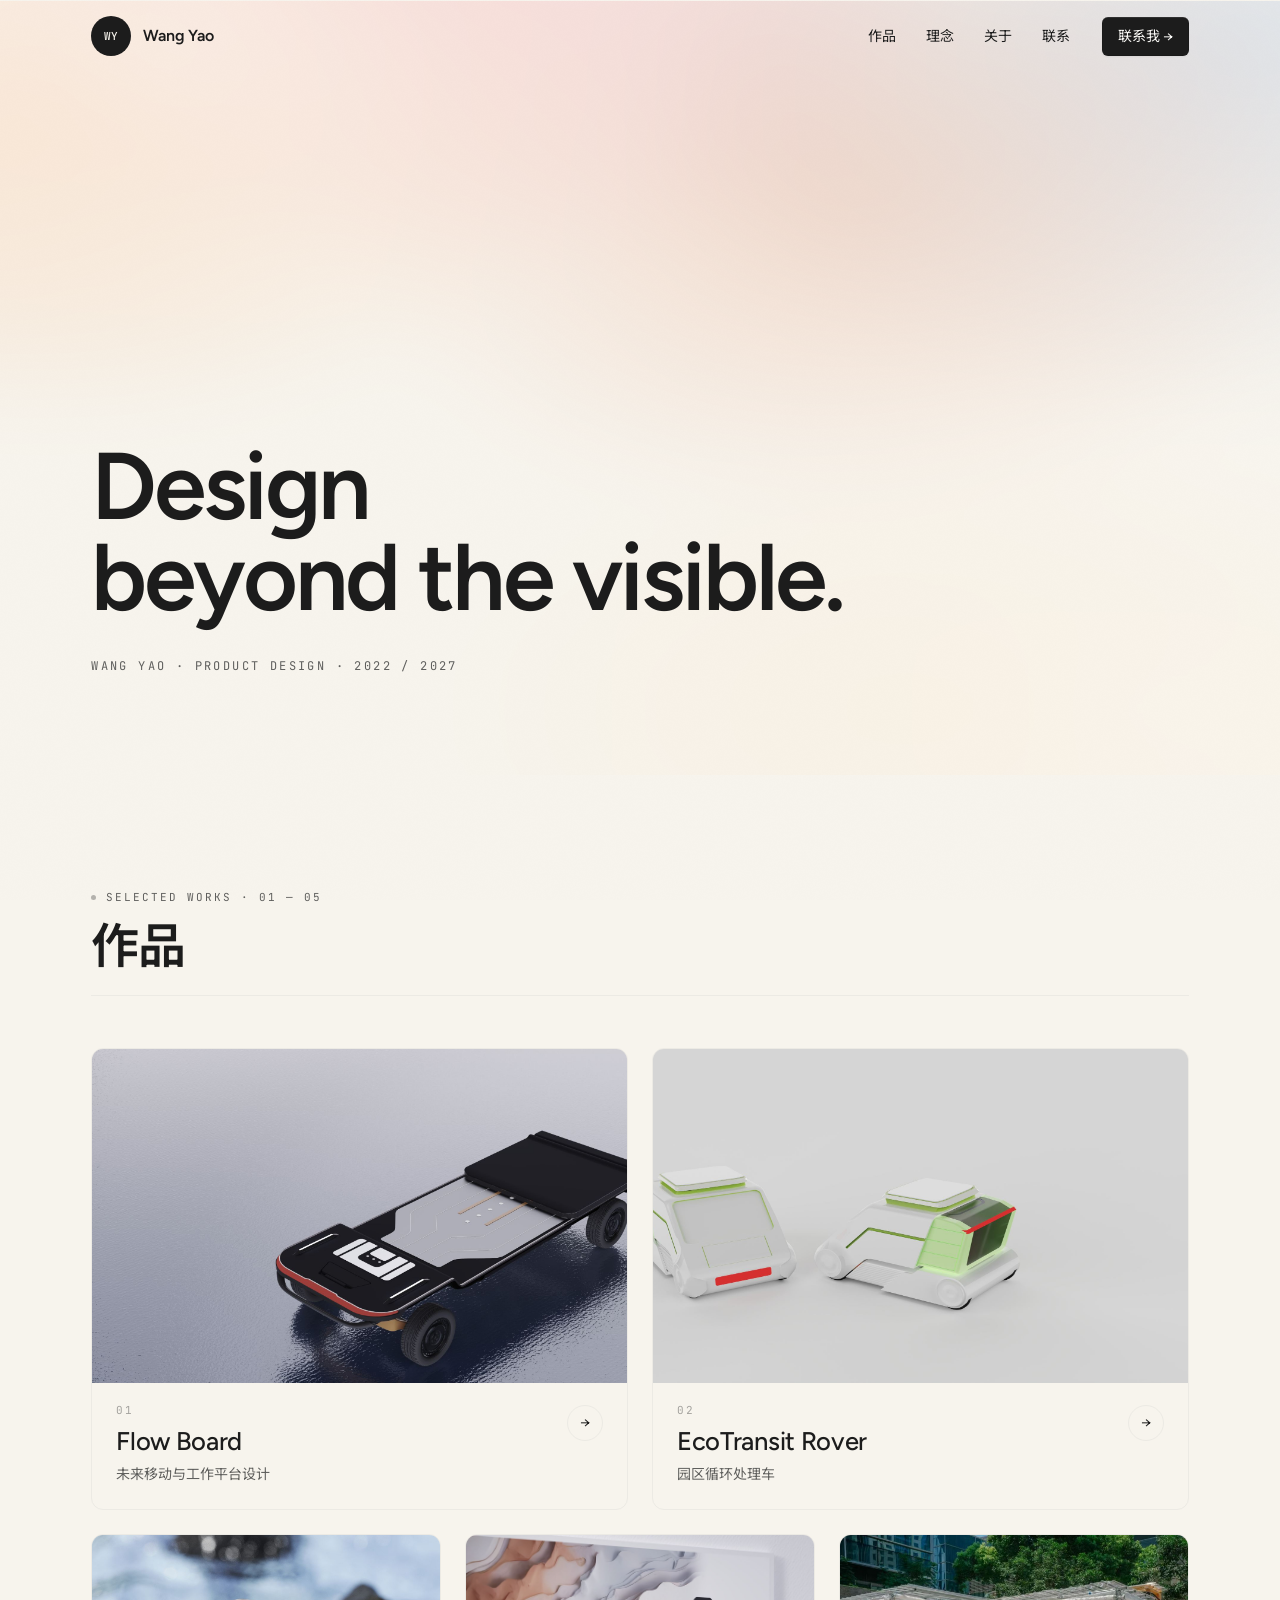
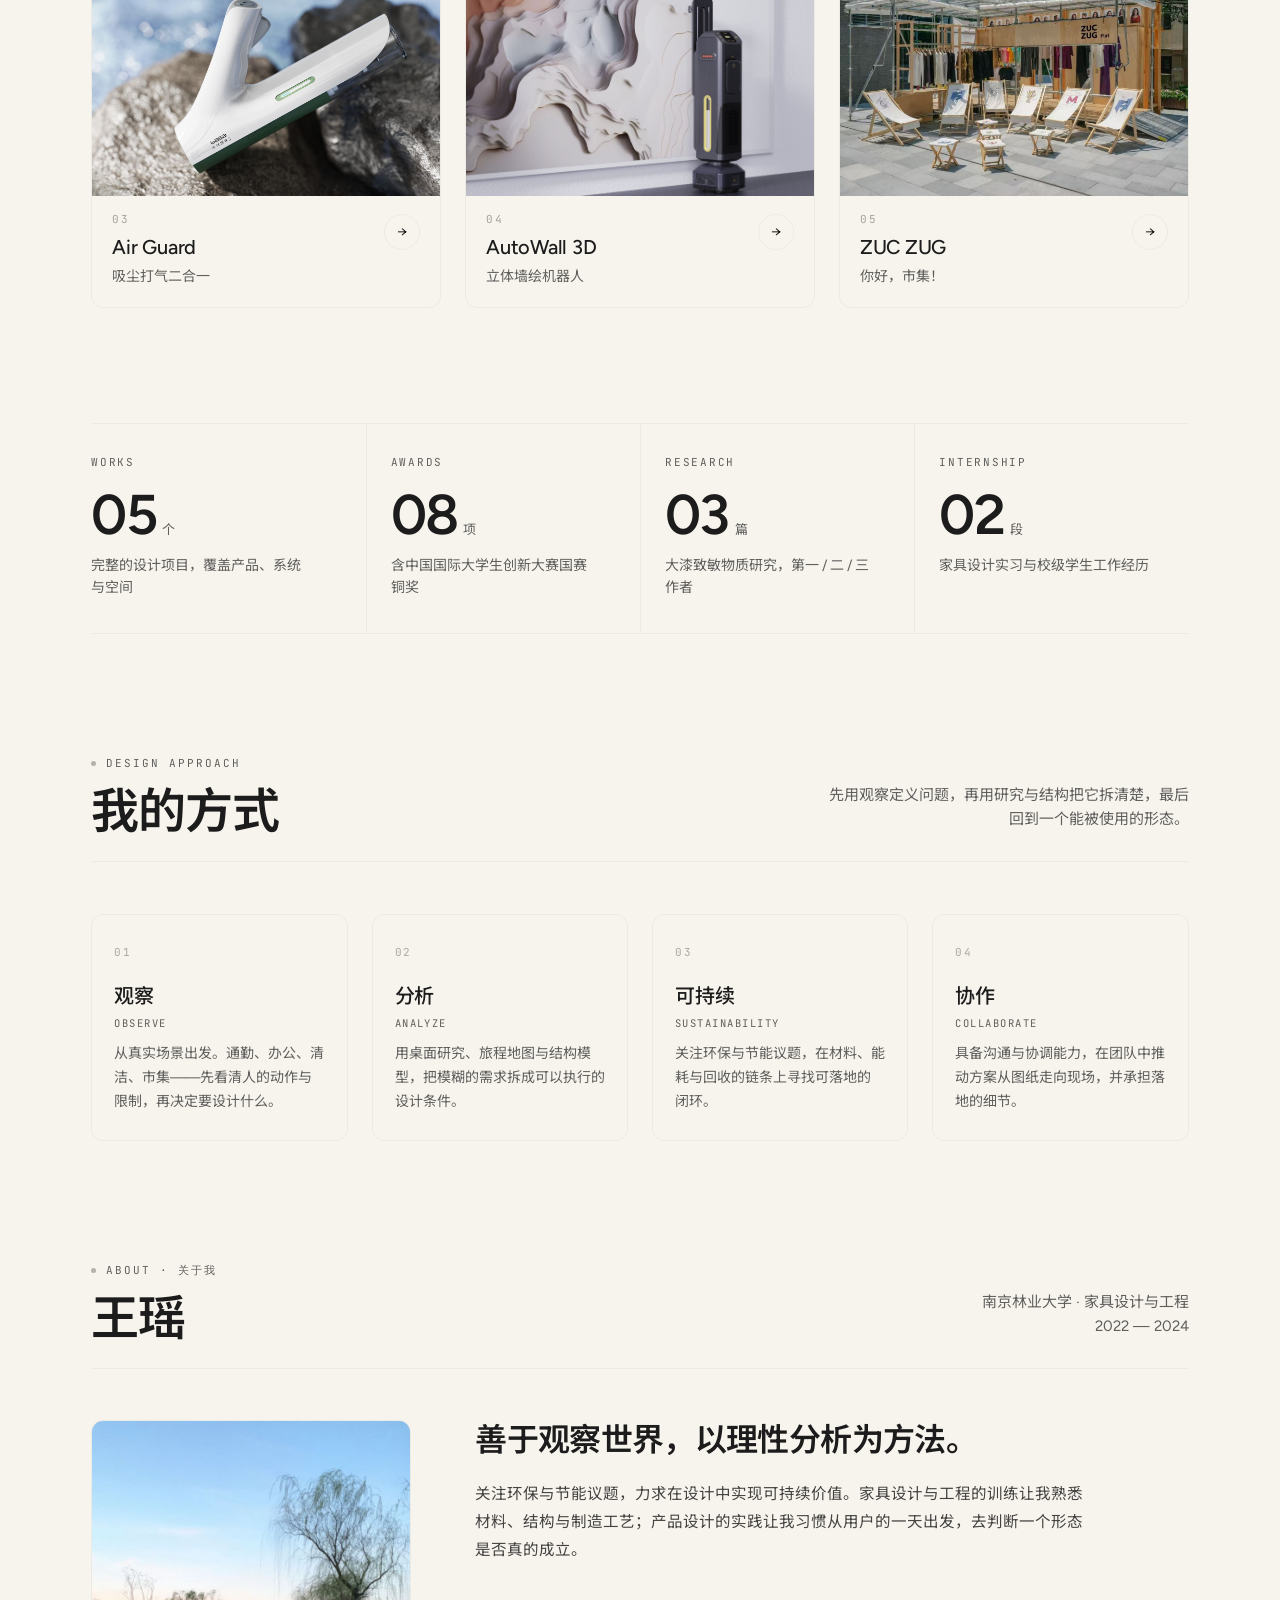
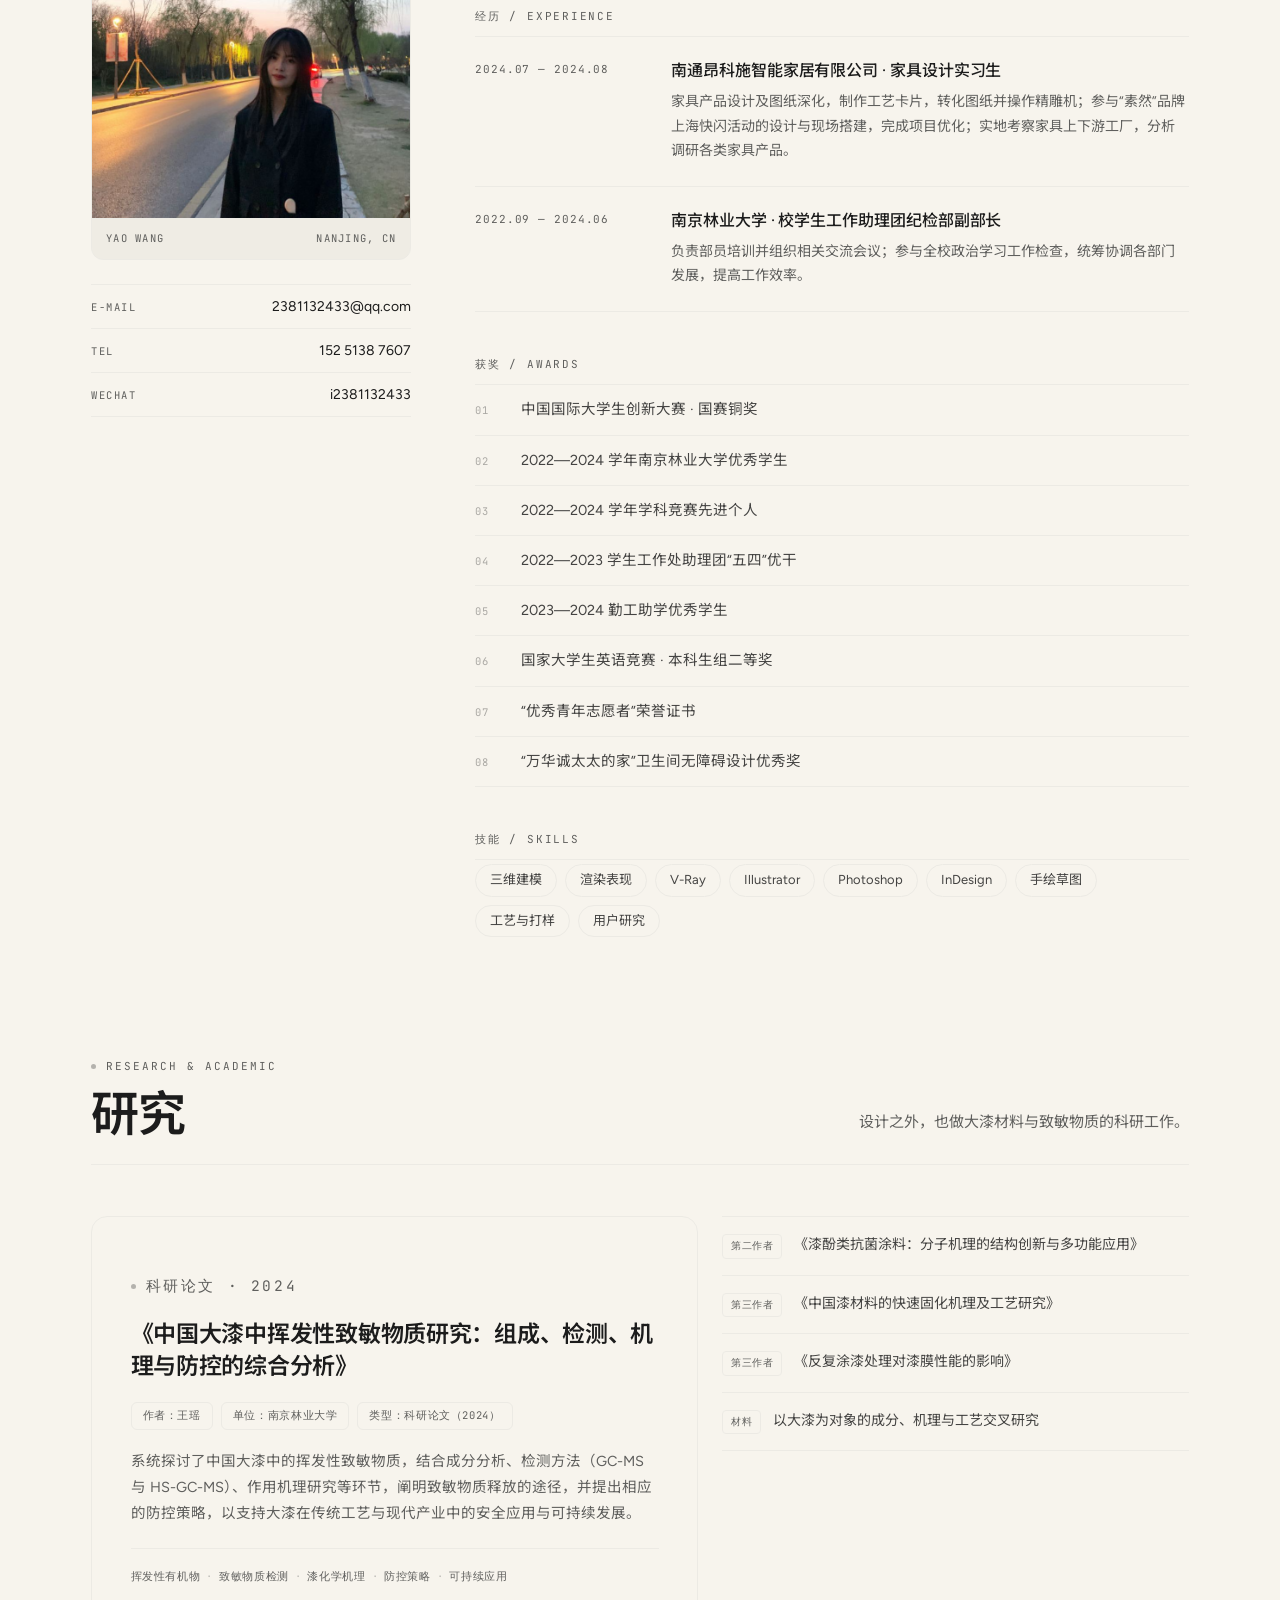
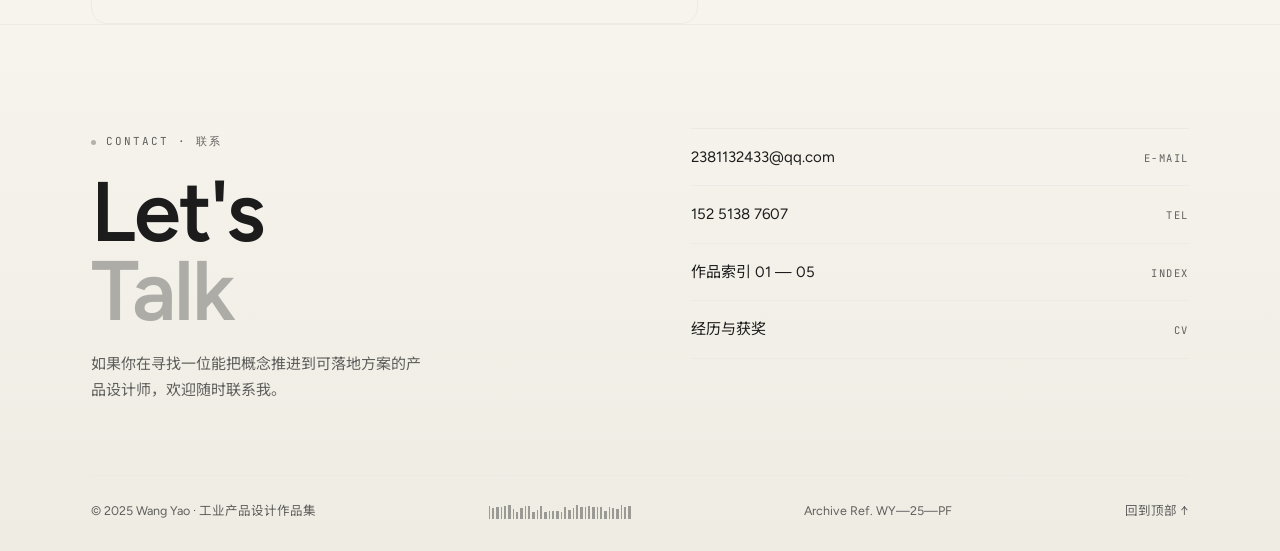
==== commit 7003eacb: "Rework Works grid into two wide tiles plus three compact tiles on a 6-column grid; fix section paddi" ====
--- a/index.html
+++ b/index.html
@@ -59,7 +59,7 @@
     </div>
 
     <div class="works-grid works-grid--compact" data-reveal>
-      <a class="worktile worktile--sm" href="work/flow-board.html">
+      <a class="worktile worktile--lg" href="work/flow-board.html">
         <figure class="worktile__media"><img src="assets/img/flow-cover.jpg" alt="Flow Board 产品渲染"></figure>
         <div class="worktile__info">
           <div>
@@ -70,7 +70,7 @@
           <span class="worktile__arrow" aria-hidden="true">→</span>
         </div>
       </a>
-      <a class="worktile worktile--sm" href="work/ecotransit-rover.html">
+      <a class="worktile worktile--lg" href="work/ecotransit-rover.html">
         <figure class="worktile__media"><img src="assets/img/rover-cover.jpg" alt="EcoTransit Rover"></figure>
         <div class="worktile__info">
           <div>
--- a/assets/css/site.css
+++ b/assets/css/site.css
@@ -123,7 +123,7 @@
   padding: 0 var(--pad);
 }
 
-.section { padding: var(--sec) 0; }
+.section { padding-top: var(--sec); padding-bottom: var(--sec); }
 
 .mono {
   font-family: var(--font-mono);
@@ -483,19 +483,29 @@
    ============================================================ */
 .works-grid {
   display: grid;
-  grid-template-columns: repeat(3, minmax(0, 1fr));
+  grid-template-columns: repeat(6, minmax(0, 1fr));
   gap: 24px;
 }
 
 .worktile {
   display: flex;
   flex-direction: column;
+  grid-column: span 2;
   border: 1px solid var(--line);
   border-radius: var(--r-lg);
   background: var(--card);
   overflow: hidden;
   transition: border-color 0.35s var(--ease), transform 0.35s var(--ease);
 }
+
+/* 第一排两张横向大卡：占 6 列栅格的一半宽度 */
+.worktile--lg { grid-column: span 3; }
+
+.worktile--lg .worktile__media { aspect-ratio: 16 / 10; }
+
+.worktile--lg .worktile__info { padding: 22px 24px 24px; }
+
+.worktile--lg .worktile__info h3 { font-size: clamp(21px, 2vw, 26px); }
 
 .worktile:hover { border-color: var(--line-strong); }
 
@@ -2518,7 +2528,6 @@
    RESPONSIVE
    ============================================================ */
 @media (max-width: 1100px) {
-  .works-grid { grid-template-columns: repeat(2, minmax(0, 1fr)); }
   .steps { grid-template-columns: repeat(2, minmax(0, 1fr)); }
   .details-grid { grid-template-columns: repeat(2, minmax(0, 1fr)); }
   .aboutv { grid-template-columns: 268px minmax(0, 1fr); }
@@ -2635,6 +2644,8 @@
 
 @media (max-width: 760px) {
   .works-grid { grid-template-columns: minmax(0, 1fr); }
+  .worktile,
+  .worktile--lg { grid-column: span 1; }
   .steps { grid-template-columns: minmax(0, 1fr); }
 
   .bar {
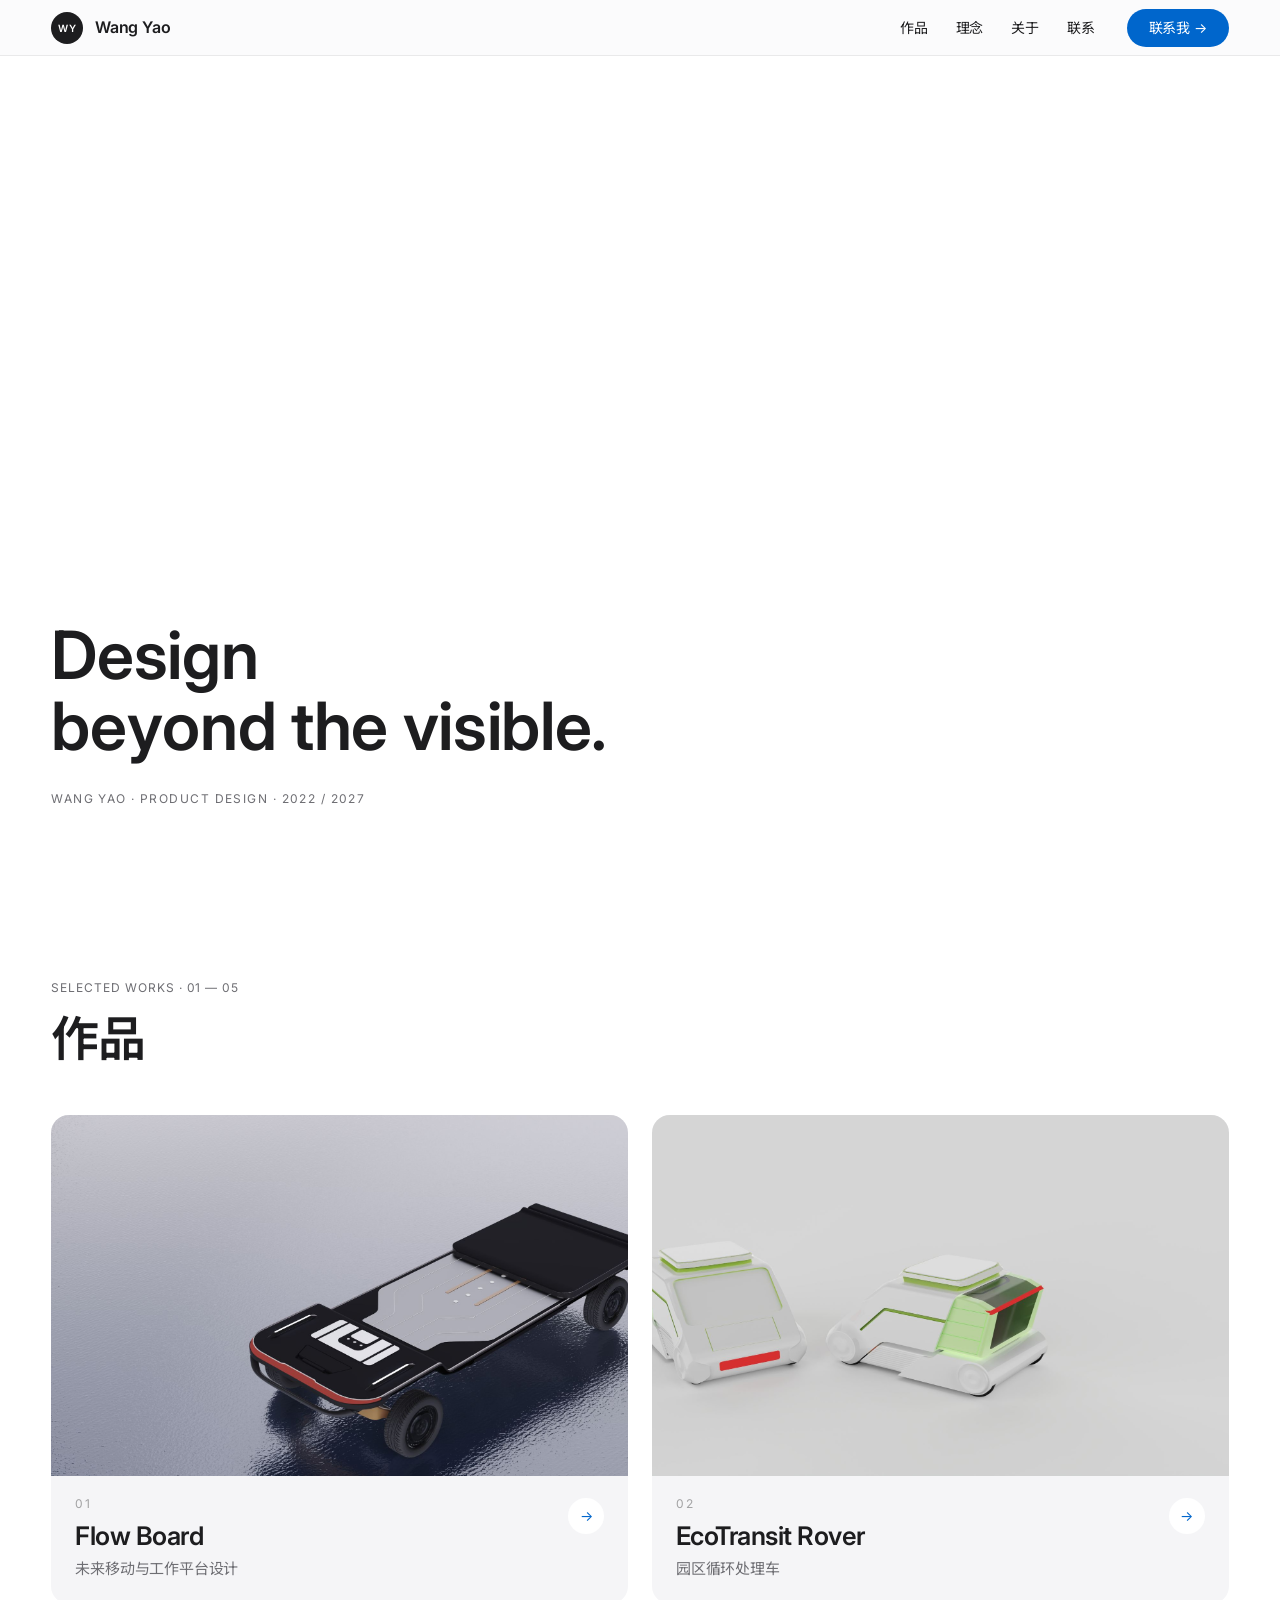
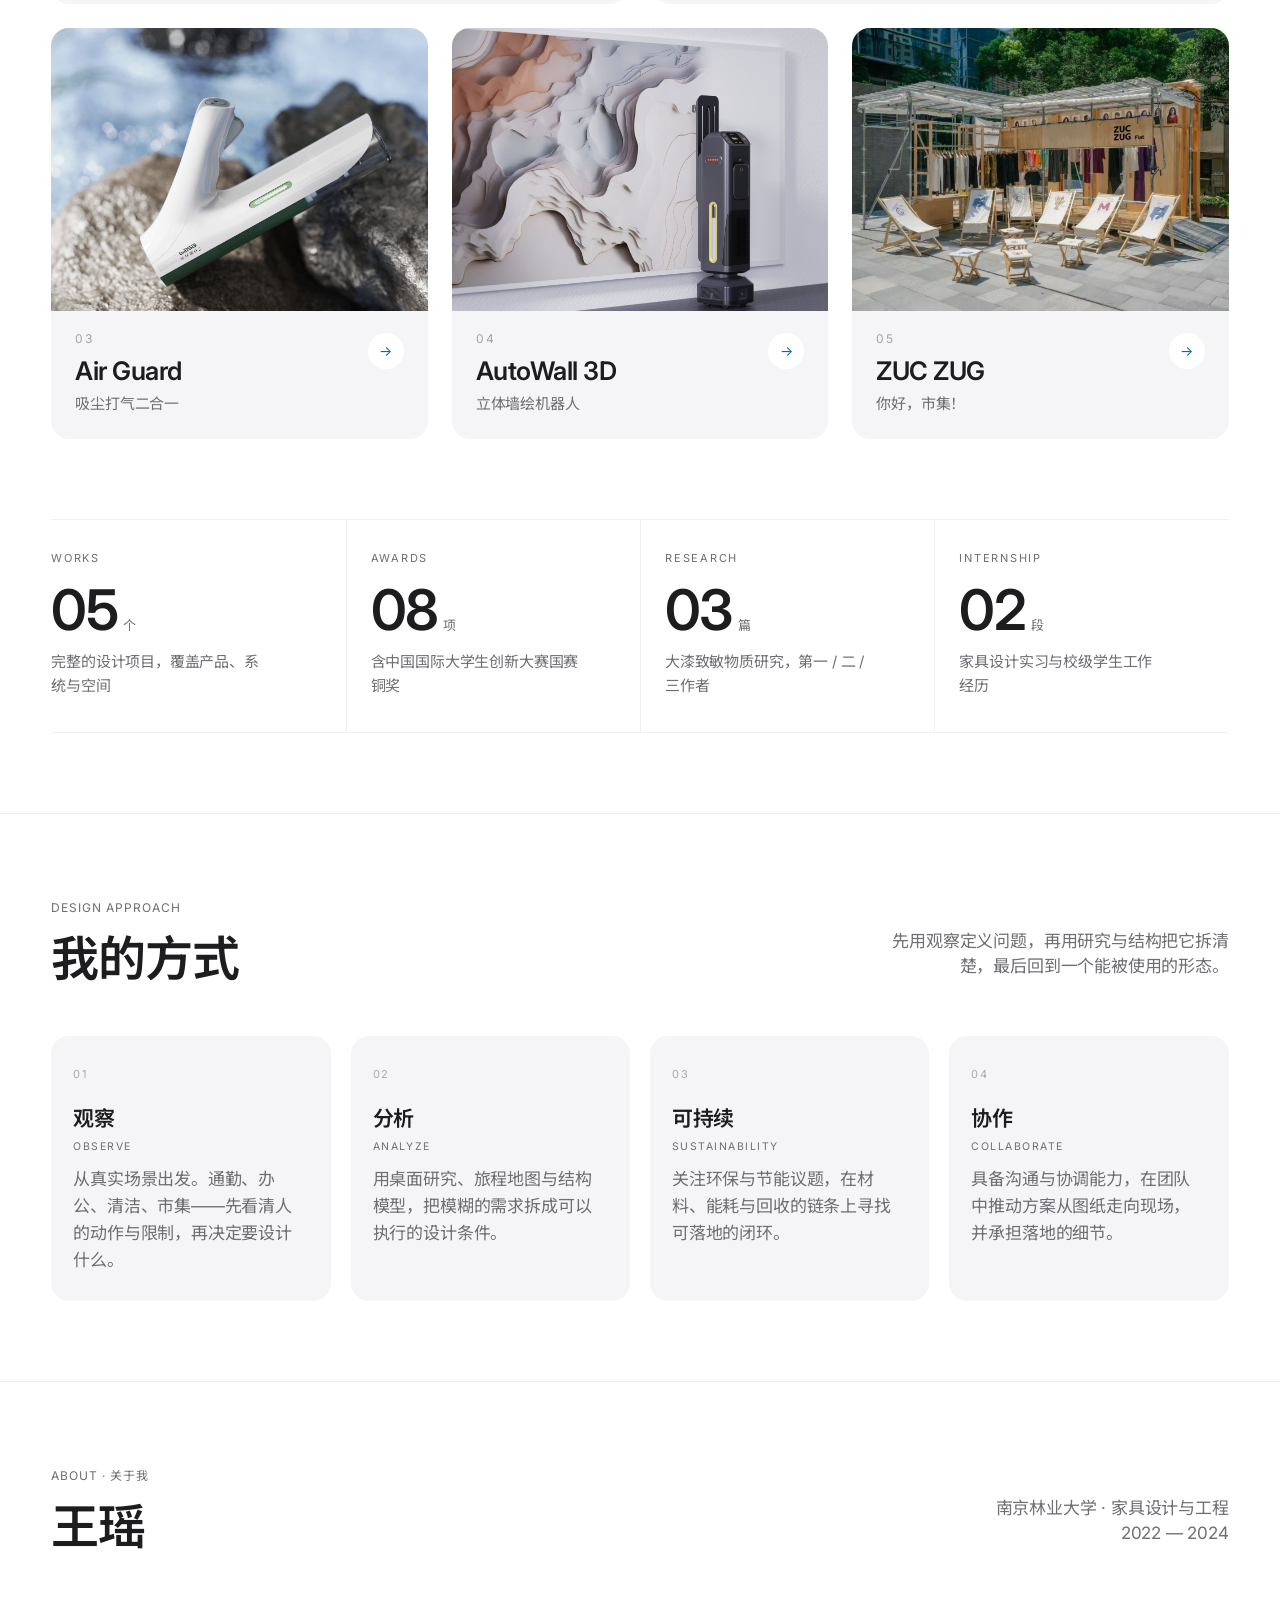
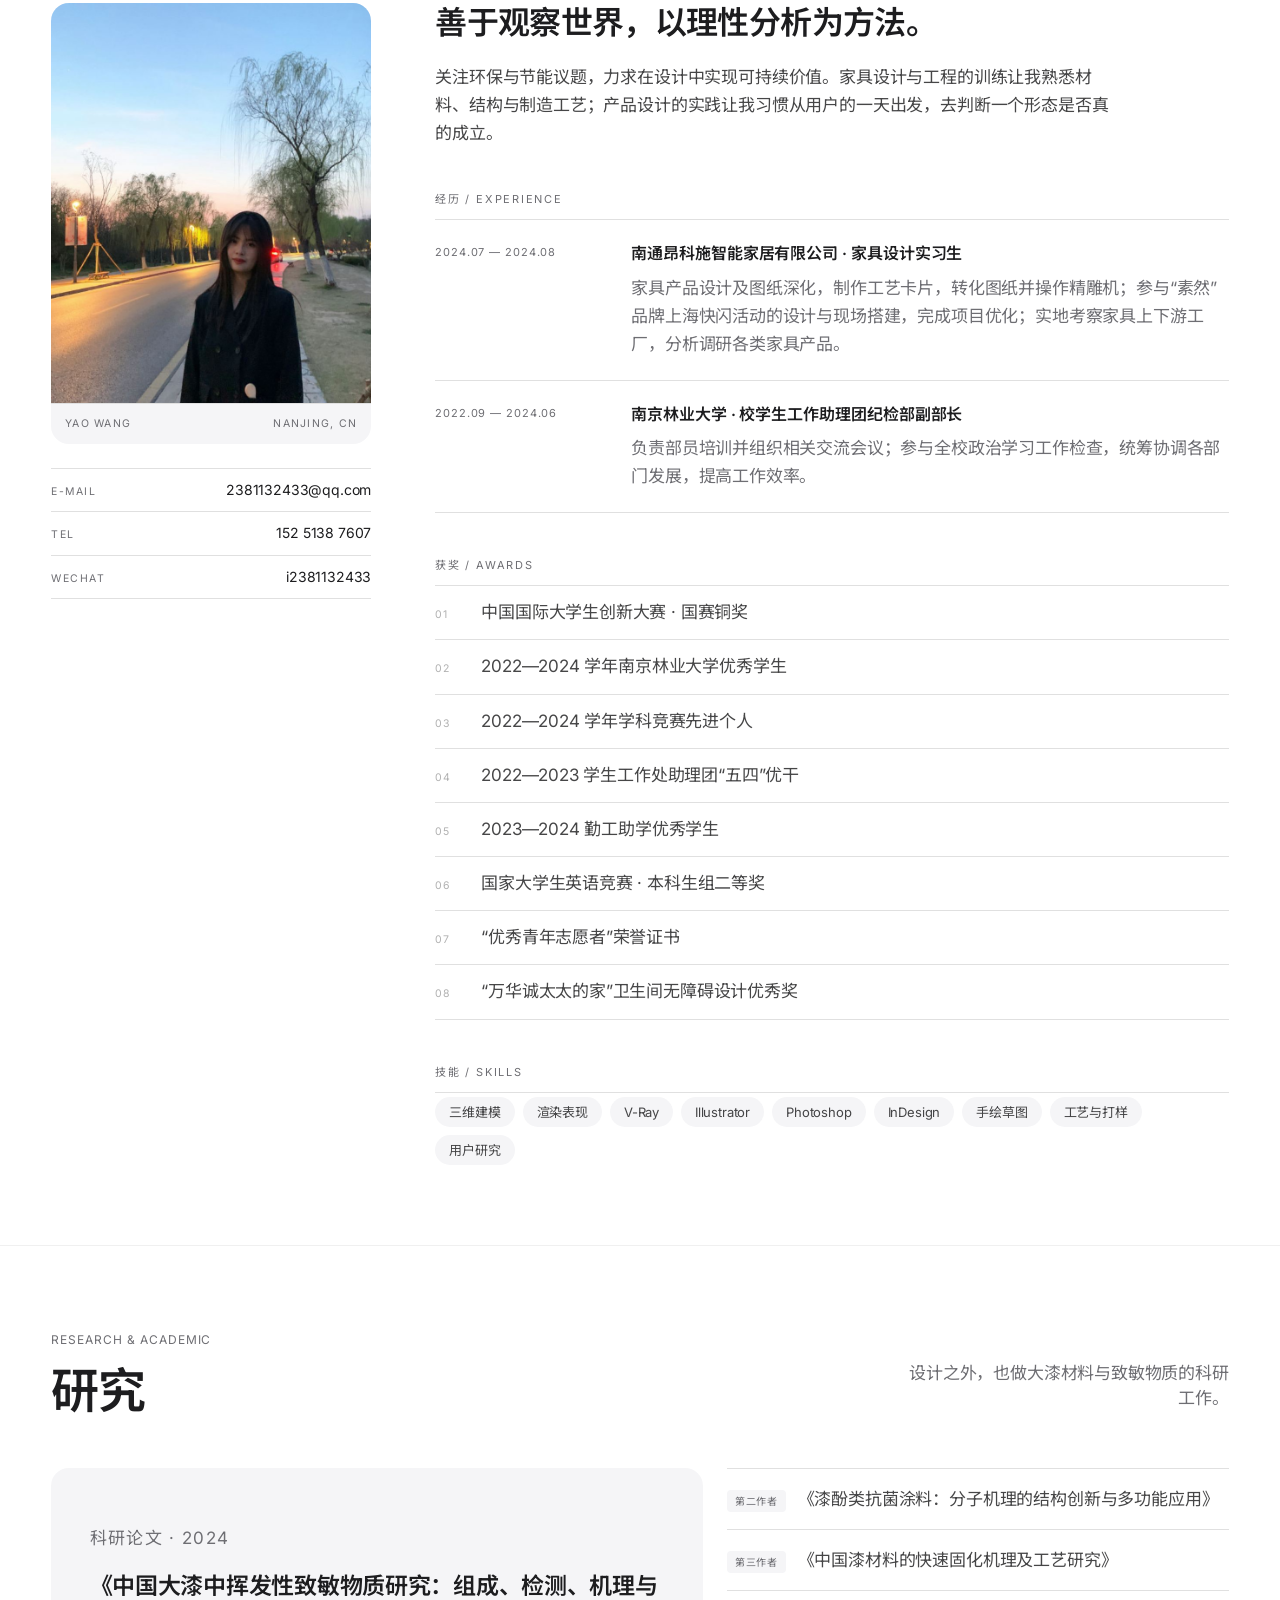
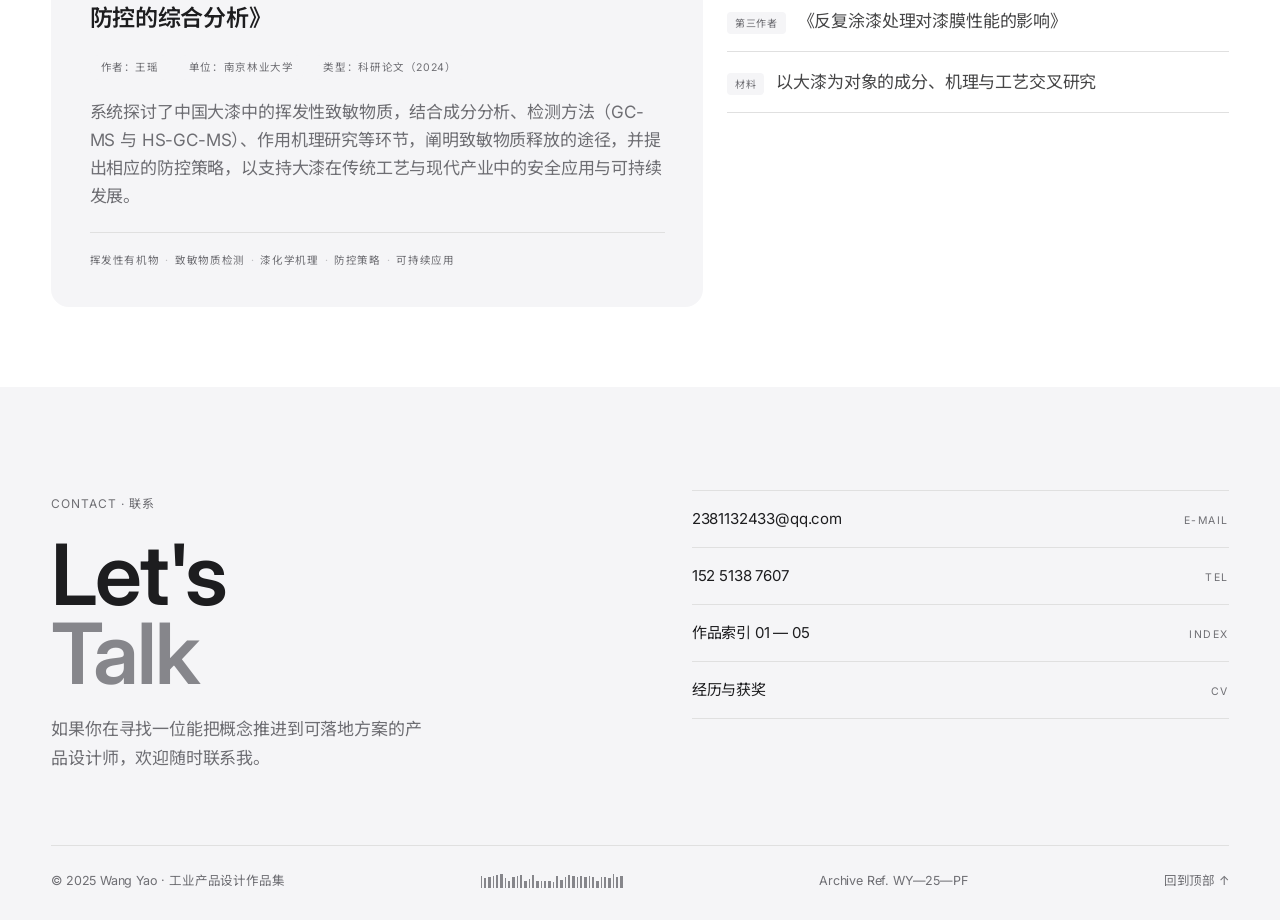
==== commit e901aec0: "Apply Apple product gallery styling and rebuild the EcoTransit Rover case study" ====
--- a/index.html
+++ b/index.html
@@ -6,7 +6,8 @@
 <meta name="description" content="王瑶，工业产品设计师，南京林业大学家具设计与工程专业。作品集包含 Flow Board、EcoTransit Rover、Air Guard、AutoWall 3D 与 ZUC ZUG 市集空间设计。">
 <link rel="preconnect" href="https://fonts.googleapis.com">
 <link rel="preconnect" href="https://fonts.gstatic.com" crossorigin="">
-<link href="https://fonts.googleapis.com/css2?family=Figtree:wght@400;500;600&amp;family=JetBrains+Mono:wght@400;500&amp;family=Noto+Sans+SC:wght@300;400;500;600&amp;display=swap" rel="stylesheet">
+<link href="https://fonts.googleapis.com/css2?family=Inter:wght@300;400;600;700&amp;family=Noto+Sans+SC:wght@300;400;600;700&amp;display=swap" rel="stylesheet">
+<link rel="icon" href="favicon.svg" type="image/svg+xml">
 <link rel="stylesheet" href="assets/css/site.css">
 </head>
 <body class="home" id="top">
--- a/assets/css/site.css
+++ b/assets/css/site.css
@@ -1,63 +1,48 @@
 /* ============================================================
    WANG YAO — PORTFOLIO
-   Design system: warm parchment / editorial / opacity-driven
+   Design system: Apple product gallery
    ------------------------------------------------------------
    Foundation rules
-   - Base surface is cream #f7f4ed. Never pure white.
-   - Every grey is #1c1c1c at a different opacity, so the whole
-     page shares one hue.
-   - Containment comes from 1px #eceae4 hairlines, not shadows.
+   - White and light-grey surfaces with ink typography.
+   - Action Blue is reserved for links, focus and primary actions.
+   - Containment comes from hairlines and 18px surfaces, not shadows.
    - Weight range stays narrow: 400 for body/UI, 600 for headings.
-   - Display type runs tight: letter-spacing -0.025em.
+   - Display type runs tight with restrained, readable spacing.
    ============================================================ */
 
 :root {
-  /* ---- surfaces ---- */
-  --paper: #f7f4ed;
-  --paper-2: #efece4;
-  --card: #f7f4ed;
-  --white: #fcfbf8;
-
-  /* ---- ink ---- */
-  --ink: #1c1c1c;
-  --ink-soft: rgba(28, 28, 28, 0.82);
-  --muted: #5f5f5d;
-
-  /* ---- lines ---- */
-  --line: #eceae4;
-  --line-soft: #f0eee7;
-  --line-strong: rgba(28, 28, 28, 0.4);
-
-  /* ---- accents (kept warm-neutral) ---- */
-  --accent: #1c1c1c;
-  --accent-soft: rgba(28, 28, 28, 0.4);
-  --tint: rgba(28, 28, 28, 0.04);
-
-  /* ---- radii ---- */
+  /* Apple product-gallery system */
+  --paper: #ffffff;
+  --paper-2: #f5f5f7;
+  --pearl: #fafafc;
+  --card: #ffffff;
+  --white: #ffffff;
+  --ink: #1d1d1f;
+  --ink-soft: rgba(29, 29, 31, 0.82);
+  --muted: #6e6e73;
+  --line: #e0e0e0;
+  --line-soft: #f0f0f0;
+  --line-strong: rgba(29, 29, 31, 0.28);
+  --accent: #0066cc;
+  --accent-soft: #0071e3;
+  --link-dark: #2997ff;
+  --tint: rgba(0, 102, 204, 0.06);
+  --tile-dark: #272729;
   --r-xs: 4px;
-  --r-sm: 6px;
-  --r-md: 8px;
-  --r-lg: 12px;
-  --r-xl: 16px;
+  --r-sm: 8px;
+  --r-md: 11px;
+  --r-lg: 18px;
+  --r-xl: 18px;
   --r-pill: 9999px;
-
-  /* ---- elevation ---- */
-  --inset: inset 0 0.5px 0 0 rgba(255, 255, 255, 0.2),
-    inset 0 0 0 0.5px rgba(0, 0, 0, 0.2),
-    0 1px 2px rgba(0, 0, 0, 0.05);
-  --focus: 0 4px 12px rgba(0, 0, 0, 0.1);
-
-  /* ---- type ---- */
-  --font-display: "Figtree", "Inter", "Noto Sans SC", "PingFang SC", system-ui, sans-serif;
-  --font-body: "Figtree", "Noto Sans SC", "PingFang SC", "Microsoft YaHei", system-ui, sans-serif;
-  --font-mono: "JetBrains Mono", "SFMono-Regular", Consolas, monospace;
-
-  /* ---- layout ---- */
+  --inset: none;
+  --focus: none;
+  --font-display: "SF Pro Display", "SF Pro Text", "Inter", "Noto Sans SC", "PingFang SC", system-ui, sans-serif;
+  --font-body: "SF Pro Text", "SF Pro Display", "Inter", "Noto Sans SC", "PingFang SC", "Microsoft YaHei", system-ui, sans-serif;
+  --font-mono: var(--font-body);
   --pad: clamp(20px, 4vw, 56px);
-  --maxw: 1200px;
-  --sec: clamp(72px, 9vw, 144px);
-  --navh: 72px;
-
+  --maxw: 1440px;
+  --sec: 80px;
+  --navh: 56px;
   --ease: cubic-bezier(0.2, 0.7, 0.2, 1);
 }
 
@@ -283,7 +268,7 @@
   font-family: var(--font-mono);
   font-size: 11px;
   letter-spacing: 0.04em;
-  font-weight: 500;
+  font-weight: 600;
 }
 
 .brand__name {
@@ -549,7 +534,7 @@
   margin: 0 0 6px;
   font-family: var(--font-display);
   font-size: 20px;
-  font-weight: 500;
+  font-weight: 600;
   line-height: 1.25;
   letter-spacing: -0.012em;
   color: var(--ink);
@@ -673,7 +658,7 @@
   margin: 20px 0 12px;
   font-family: var(--font-display);
   font-size: 20px;
-  font-weight: 500;
+  font-weight: 600;
   line-height: 1.3;
   letter-spacing: -0.012em;
   color: var(--ink);
@@ -826,7 +811,7 @@
 .timeline__item h4 {
   margin: 0 0 8px;
   font-size: 16px;
-  font-weight: 500;
+  font-weight: 600;
   line-height: 1.45;
   letter-spacing: -0.005em;
   color: var(--ink);
@@ -1473,7 +1458,7 @@
 .vmap__name {
   font-family: var(--font-body);
   font-size: 13px;
-  font-weight: 500;
+  font-weight: 600;
   fill: var(--ink);
 }
 
@@ -1509,7 +1494,7 @@
   margin: 0;
   font-family: var(--font-display);
   font-size: 16px;
-  font-weight: 500;
+  font-weight: 600;
   letter-spacing: -0.008em;
   color: var(--ink);
 }
@@ -1572,7 +1557,7 @@
   margin: 0;
   font-family: var(--font-display);
   font-size: 16px;
-  font-weight: 500;
+  font-weight: 600;
   color: var(--ink);
 }
 
@@ -1637,7 +1622,7 @@
 .tl__item b {
   font-family: var(--font-display);
   font-size: 19px;
-  font-weight: 500;
+  font-weight: 600;
   line-height: 1.2;
   letter-spacing: -0.015em;
   color: var(--ink);
@@ -1726,7 +1711,7 @@
 .layer b {
   display: block;
   font-size: 14.5px;
-  font-weight: 500;
+  font-weight: 600;
   line-height: 1.4;
   color: var(--ink);
 }
@@ -1768,7 +1753,7 @@
   margin-bottom: 7px;
   font-family: var(--font-mono);
   font-size: 10px;
-  font-weight: 500;
+  font-weight: 600;
   letter-spacing: 0.14em;
   color: var(--ink);
 }
@@ -1974,7 +1959,7 @@
 .mood__themes b {
   display: block;
   font-size: 14.5px;
-  font-weight: 500;
+  font-weight: 600;
   color: var(--ink);
 }
 
@@ -2044,7 +2029,7 @@
   margin: 0 0 8px;
   font-family: var(--font-display);
   font-size: 16px;
-  font-weight: 500;
+  font-weight: 600;
   line-height: 1.4;
   letter-spacing: -0.008em;
   color: var(--ink);
@@ -2138,7 +2123,7 @@
 .d-item h4 {
   margin: 0 0 6px;
   font-size: 14.5px;
-  font-weight: 500;
+  font-weight: 600;
   line-height: 1.45;
   color: var(--ink);
 }
@@ -2270,7 +2255,7 @@
   margin: 0;
   font-family: var(--font-display);
   font-size: 15px;
-  font-weight: 500;
+  font-weight: 600;
   color: var(--ink);
 }
 
@@ -2288,7 +2273,7 @@
 .appcard__row b {
   display: block;
   font-size: 14px;
-  font-weight: 500;
+  font-weight: 600;
   color: var(--ink);
 }
 
@@ -2334,7 +2319,7 @@
 .appsteps b {
   display: block;
   font-size: 14px;
-  font-weight: 500;
+  font-weight: 600;
   color: var(--ink);
 }
 
@@ -2394,7 +2379,7 @@
   gap: 6px;
   font-family: var(--font-display);
   font-size: clamp(16px, 1.6vw, 20px);
-  font-weight: 500;
+  font-weight: 600;
   letter-spacing: -0.012em;
   color: var(--ink);
   transition: opacity 0.25s var(--ease);
@@ -2716,3 +2701,599 @@
   .hero__aurora-h { font-size: clamp(38px, 10.4vw, 52px); }
   .hero__aurora-sub { font-size: 10.5px; letter-spacing: 0.16em; }
 }
+
+/* ============================================================
+   APPLE PRODUCT GALLERY — shared refinement
+   ============================================================ */
+body {
+  font-size: 17px;
+  line-height: 1.47;
+  letter-spacing: -0.01em;
+}
+
+.grain,
+.hero__aurora { display: none; }
+
+::selection { background: var(--accent); color: #fff; }
+
+:focus-visible {
+  outline-color: var(--accent-soft);
+  outline-width: 3px;
+  outline-offset: 3px;
+}
+
+.mono,
+.eyebrow {
+  font-family: var(--font-body);
+  font-size: 12px;
+  letter-spacing: 0.08em;
+  font-weight: 400;
+}
+
+.eyebrow::before { display: none; }
+
+.section-head {
+  padding-bottom: 0;
+  border-bottom: 0;
+}
+
+.section-head h2 {
+  font-size: clamp(32px, 4vw, 48px);
+  line-height: 1.07;
+  letter-spacing: -0.02em;
+}
+
+.section-head .note {
+  font-size: 17px;
+  line-height: 1.47;
+}
+
+.btn,
+.nav__cta {
+  padding: 11px 22px;
+  border: 0;
+  border-radius: var(--r-pill);
+  background: var(--accent);
+  color: #fff;
+  box-shadow: none;
+  font-size: 14px;
+  line-height: 1.2;
+  transition: background 0.2s var(--ease), transform 0.2s var(--ease);
+}
+
+.btn:hover,
+.nav__cta:hover {
+  background: var(--accent-soft);
+  box-shadow: none;
+}
+
+.btn:active,
+.nav__cta:active {
+  opacity: 1;
+  transform: scale(0.95);
+}
+
+.btn--ghost {
+  border: 1px solid var(--line);
+  background: transparent;
+  color: var(--accent);
+}
+
+.btn--ghost:hover { background: var(--tint); }
+
+.nav,
+.nav--hero,
+.nav--hero.is-scrolled {
+  height: var(--navh);
+  border-bottom-color: rgba(29, 29, 31, 0.08);
+  background: rgba(250, 250, 252, 0.82);
+  backdrop-filter: blur(20px) saturate(180%);
+  -webkit-backdrop-filter: blur(20px) saturate(180%);
+}
+
+.nav.is-scrolled { background: rgba(250, 250, 252, 0.94); }
+.nav__inner { height: var(--navh); }
+
+.brand__disc,
+.brand__mark {
+  width: 32px;
+  height: 32px;
+  font-family: var(--font-body);
+  font-size: 10px;
+  font-weight: 600;
+}
+
+.brand__name { letter-spacing: -0.015em; }
+.nav__menu { gap: 28px; }
+.nav__menu a { font-size: 14px; }
+.nav__menu a:hover { color: var(--accent); opacity: 1; }
+.nav__burger { border: 0; border-radius: var(--r-sm); }
+.scroll-progress i,
+.proj-progress i { background: var(--accent); }
+
+.hero--aurora {
+  min-height: 100svh;
+  padding: calc(var(--navh) + 80px) 0 56px;
+  background: #fff;
+}
+
+.hero__aurora-inner { justify-content: flex-end; }
+.hero__aurora-body { gap: 24px; }
+
+.hero__aurora-h {
+  max-width: 15ch;
+  font-size: clamp(48px, 5.2vw, 72px);
+  line-height: 1.07;
+  letter-spacing: -0.005em;
+  font-weight: 600;
+}
+
+.hero__aurora-sub {
+  font-family: var(--font-body);
+  font-size: 12px;
+  letter-spacing: 0.12em;
+}
+
+.works-grid { gap: 24px; }
+
+.worktile {
+  border: 0;
+  border-radius: var(--r-lg);
+  background: var(--paper-2);
+  transition: transform 0.35s var(--ease), background 0.35s var(--ease);
+}
+
+.worktile:hover {
+  border-color: transparent;
+  background: #f0f0f2;
+  transform: translateY(-4px);
+}
+
+.worktile__media { background: var(--paper-2); }
+.worktile__info { padding: 22px 24px 24px; }
+.worktile__idx { font-family: var(--font-body); font-size: 12px; }
+
+.worktile__info h3,
+.worktile--lg .worktile__info h3 {
+  font-size: clamp(21px, 2vw, 28px);
+  font-weight: 600;
+  letter-spacing: -0.02em;
+}
+
+.worktile__info p { font-size: 15px; }
+
+.worktile__arrow {
+  border: 0;
+  background: #fff;
+  color: var(--accent);
+}
+
+.worktile:hover .worktile__arrow {
+  background: var(--accent);
+  border-color: var(--accent);
+  color: #fff;
+}
+
+.stats { padding-bottom: var(--sec); }
+.statrow__grid { border-color: var(--line-soft); }
+.stat { border-color: var(--line-soft); }
+.stat dt { font-family: var(--font-body); }
+.stat dd { font-size: clamp(40px, 4.4vw, 56px); }
+.stat p { font-size: 15px; }
+
+.approach,
+.about,
+.research {
+  padding-top: var(--sec);
+  padding-bottom: var(--sec);
+  border-top: 1px solid var(--line-soft);
+}
+
+.steps { gap: 20px; }
+
+.step {
+  border: 0;
+  border-radius: var(--r-lg);
+  background: var(--paper-2);
+  transition: background 0.25s var(--ease);
+}
+
+.step:hover { border-color: transparent; background: #f0f0f2; }
+.step h3 { font-size: 21px; font-weight: 600; }
+.step h3 i { font-family: var(--font-body); }
+.step p { font-size: 17px; line-height: 1.6; }
+
+.about__portrait {
+  border: 0;
+  border-radius: var(--r-lg);
+  background: var(--paper-2);
+}
+
+.about__portrait figcaption { font-family: var(--font-body); }
+.about__contact a:hover { color: var(--accent); opacity: 1; }
+.aboutv__lead { font-size: 17px; line-height: 1.65; }
+.timeline__item h4 { font-weight: 600; }
+.timeline__item p { font-size: 17px; line-height: 1.65; }
+.awards li { font-size: 17px; }
+.skills span { border: 0; background: var(--paper-2); }
+.skills span:hover { color: var(--accent); }
+
+.research__paper {
+  border: 0;
+  border-radius: var(--r-lg);
+  background: var(--paper-2);
+}
+
+.research__paper p { font-size: 17px; line-height: 1.65; }
+.research__paper .role span,
+.research__side .tag { border: 0; background: var(--paper-2); }
+.research__side li { font-size: 17px; }
+
+.footer {
+  border-top: 0;
+  background: var(--paper-2);
+}
+
+.footer__title span { color: #86868b; }
+.footer__note { font-size: 17px; }
+.footer__links a:hover { color: var(--accent); }
+.footer__bottom a:hover { color: var(--accent); opacity: 1; }
+.barcode i { background: #86868b; }
+
+/* Project shell */
+.proj { padding-top: 56px; }
+.proj-head__top { border-color: var(--line-soft); }
+
+.proj-title {
+  font-size: clamp(48px, 6vw, 80px);
+  line-height: 1.04;
+  letter-spacing: -0.035em;
+}
+
+.proj-sub { font-size: 21px; line-height: 1.47; }
+.proj-sub-en { font-size: 17px; line-height: 1.55; }
+
+.proj-tags li {
+  border: 0;
+  background: var(--paper-2);
+  font-size: 14px;
+}
+
+.proj-meta {
+  padding: 8px 20px 18px;
+  border: 0;
+  border-radius: var(--r-lg);
+  background: var(--paper-2);
+}
+
+.proj-meta__row span,
+.proj-meta__foot .mono { font-family: var(--font-body); }
+.proj-meta__row b { font-size: 14px; }
+
+.proj-hero__frame {
+  border: 0;
+  border-radius: 0;
+  background: var(--paper-2);
+}
+
+.proj-hero__hud { display: none; }
+.proj-hero__cap,
+.proj-cap { font-size: 14px; }
+
+.proj-index a {
+  border: 0;
+  background: var(--paper-2);
+  color: var(--ink);
+  font-family: var(--font-body);
+}
+
+.proj-body { border-color: var(--line-soft); }
+.rail a.is-active { border-left-color: var(--accent); color: var(--accent); }
+.rail a.is-active i { color: var(--accent); }
+.rail a:hover { color: var(--accent); }
+
+.mod { padding-bottom: 80px; }
+.mod + .mod { padding-top: 80px; border-color: var(--line-soft); }
+
+.mod__title {
+  max-width: 30ch;
+  font-size: clamp(28px, 3vw, 40px);
+  line-height: 1.15;
+  letter-spacing: -0.025em;
+}
+
+.mod__kicker,
+.mod__meta,
+.mod__no { font-family: var(--font-body); }
+.brief-lead { font-size: clamp(20px, 1.8vw, 24px); line-height: 1.5; }
+.brief-en,
+.brief-mid { font-size: 17px; line-height: 1.65; }
+.brief-rows dd { font-size: 17px; }
+.mini-head h3,
+.tl-head h3 { font-size: 21px; font-weight: 600; }
+.metric > span { font-size: 15px; }
+.layer b { font-weight: 600; }
+.layer p { font-size: 15px; }
+
+.insight-band {
+  border-radius: var(--r-lg);
+  background: var(--tile-dark);
+}
+
+.insight-band a { color: var(--link-dark); }
+
+.form-card,
+.scene-card,
+.appcard,
+.panel {
+  border: 0;
+  border-radius: var(--r-lg);
+  background: var(--paper-2);
+}
+
+.form-card:hover,
+.scene-card:hover { border-color: transparent; }
+.form-card h4,
+.scene-card h4 { font-size: 21px; font-weight: 600; }
+.form-card p,
+.scene-card p { font-size: 17px; line-height: 1.6; }
+.form-card ul li { border: 0; background: #fff; font-family: var(--font-body); }
+
+.mood__fig,
+.form-strip,
+.scene-strip,
+.detail-plates figure,
+.plate {
+  border: 0;
+  border-radius: var(--r-lg);
+  background: var(--paper-2);
+}
+
+.d-item h4 { font-size: 17px; font-weight: 600; }
+.d-item p { font-size: 15px; }
+.appstat > span { font-size: 14px; }
+.appcard__head h4 { font-size: 21px; font-weight: 600; }
+.appsteps b { font-weight: 600; }
+.appsteps span { font-size: 15px; }
+.big-label { font-size: 15px; }
+.study__nav a { font-weight: 600; }
+.study__nav a:hover { color: var(--accent); opacity: 1; }
+
+.lightbox { background: rgba(0, 0, 0, 0.88); }
+.lightbox img { border-radius: 0; box-shadow: none; }
+
+@media (max-width: 1068px) {
+  .steps { gap: 16px; }
+  .proj-body { gap: 40px; }
+}
+
+@media (max-width: 900px) {
+  .nav__menu { background: rgba(250, 250, 252, 0.98); }
+  .hero--aurora { padding-top: calc(var(--navh) + 64px); }
+  .proj-meta { max-width: 520px; }
+}
+
+@media (max-width: 734px) {
+  :root { --sec: 64px; }
+  body { font-size: 17px; }
+  .works-grid { gap: 16px; }
+  .worktile__info { padding: 18px 20px 20px; }
+  .section-head { margin-bottom: 32px; }
+  .section-head h2 { font-size: 36px; }
+  .hero__aurora-h { font-size: clamp(40px, 11vw, 52px); }
+  .hero__aurora-sub { font-size: 11px; letter-spacing: 0.08em; }
+  .proj { padding-top: 36px; }
+  .proj-title { font-size: clamp(44px, 13vw, 60px); }
+  .proj-sub { font-size: 19px; }
+  .mod { padding-bottom: 64px; }
+  .mod + .mod { padding-top: 64px; }
+  .mod__title { font-size: 28px; }
+  .step p,
+  .form-card p,
+  .scene-card p { font-size: 16px; }
+}
+
+/* EcoTransit Rover — research, service system and app case */
+[data-zoom] { cursor: zoom-in; }
+
+.plans { overflow-x: auto; }
+.plans table { min-width: 600px; }
+.plans caption {
+  padding: 0 0 18px;
+  color: var(--ink);
+  font-size: 17px;
+  font-weight: 600;
+  line-height: 1.5;
+  text-align: left;
+}
+
+.blueprint-table {
+  padding: 24px;
+  border-radius: var(--r-lg);
+  background: var(--paper-2);
+}
+
+.blueprint-table table { min-width: 1080px; }
+
+.blueprint-table th,
+.blueprint-table td {
+  padding: 16px 14px;
+  border-bottom: 1px solid var(--line);
+  vertical-align: top;
+  text-align: left;
+}
+
+.blueprint-table thead th {
+  color: var(--muted);
+  font-family: var(--font-body);
+  font-size: 12px;
+  font-weight: 600;
+  letter-spacing: 0;
+  text-transform: none;
+}
+
+.blueprint-table tbody th {
+  min-width: 132px;
+  color: var(--ink);
+  font-size: 13px;
+  font-weight: 600;
+  line-height: 1.55;
+}
+
+.blueprint-table tbody th[colspan] {
+  padding-top: 24px;
+  padding-bottom: 10px;
+  color: var(--accent);
+  font-size: 11px;
+  letter-spacing: 0.08em;
+}
+
+.blueprint-table tbody td {
+  color: var(--ink-soft);
+  font-size: 14px;
+  line-height: 1.6;
+}
+
+.blueprint-table ul {
+  margin: 0;
+  padding-left: 17px;
+}
+
+.app-case { gap: 64px; }
+
+.app-role {
+  display: grid;
+  gap: 28px;
+  padding-top: 32px;
+  border-top: 1px solid var(--line);
+}
+
+.app-role .mini-head { margin-bottom: 0; }
+.app-role .mini-head h3 { font-size: clamp(24px, 2.5vw, 32px); }
+
+.app-ui-gallery {
+  display: grid;
+  grid-template-columns: minmax(0, 1fr);
+  gap: 20px;
+  align-items: start;
+}
+
+.app-role--admin .app-ui-gallery {
+  grid-template-columns: minmax(0, 1.4fr) minmax(0, 1fr);
+}
+
+.app-ui-figure,
+.app-case__board {
+  margin: 0;
+  overflow: hidden;
+  border: 0;
+  border-radius: var(--r-lg);
+  background: var(--paper-2);
+}
+
+.app-ui-figure img,
+.app-case__board img {
+  width: 100%;
+  height: auto;
+}
+
+.app-ui-figure .proj-cap,
+.app-case__board .proj-cap {
+  margin: 0;
+  padding: 14px 18px;
+  border-top: 1px solid var(--line-soft);
+  background: var(--paper);
+}
+
+.app-feature-grid {
+  display: grid;
+  grid-template-columns: repeat(2, minmax(0, 1fr));
+  column-gap: 40px;
+}
+
+.app-feature {
+  display: grid;
+  grid-template-columns: 36px minmax(0, 1fr);
+  gap: 12px;
+  padding: 24px 0 28px;
+  border-top: 1px solid var(--line);
+}
+
+.app-feature__no {
+  padding-top: 4px;
+  color: var(--accent);
+  font-size: 12px;
+  font-weight: 600;
+  letter-spacing: 0.06em;
+}
+
+.app-feature__body h4 {
+  margin: 0 0 10px;
+  font-size: 21px;
+  font-weight: 600;
+  line-height: 1.3;
+  letter-spacing: -0.015em;
+}
+
+.app-feature__body p {
+  margin: 0;
+  color: var(--muted);
+  font-size: 16px;
+  line-height: 1.65;
+}
+
+.app-feature__body p + p { margin-top: 8px; }
+
+.app-points {
+  grid-template-columns: 220px minmax(0, 1fr);
+  gap: clamp(28px, 5vw, 64px);
+  align-items: center;
+  padding: clamp(24px, 4vw, 48px);
+  border-radius: var(--r-lg);
+  background: var(--paper-2);
+}
+
+.app-points .appgrid__phone { width: 100%; }
+
+.app-points .appgrid__phone-screen {
+  max-height: none;
+  border: 0;
+  border-radius: var(--r-lg);
+  background: #000;
+}
+
+.app-points .appgrid__phone:hover .appgrid__phone-screen img { transform: none; }
+.app-points .appgrid__hint { display: none; }
+.app-points .appgrid__side { align-self: center; }
+.app-points .appstats { border-color: var(--line); }
+.app-points .appstat b { font-size: clamp(26px, 3vw, 40px); }
+.app-points .appcard { background: var(--paper); }
+
+@media (max-width: 1068px) {
+  .app-feature-grid { column-gap: 28px; }
+  .app-points { grid-template-columns: 190px minmax(0, 1fr); }
+}
+
+@media (max-width: 900px) {
+  .app-role--admin .app-ui-gallery { grid-template-columns: minmax(0, 1fr); }
+  .app-points { grid-template-columns: 180px minmax(0, 1fr); }
+}
+
+@media (max-width: 734px) {
+  .blueprint-table { padding: 20px 16px; }
+  .app-case { gap: 48px; }
+  .app-role { gap: 24px; padding-top: 24px; }
+  .app-feature-grid { grid-template-columns: minmax(0, 1fr); }
+  .app-feature { padding: 20px 0 24px; }
+  .app-feature__body h4 { font-size: 20px; }
+  .app-feature__body p { font-size: 16px; }
+  .app-points { grid-template-columns: minmax(0, 1fr); padding: 24px 20px; }
+  .app-points .appgrid__phone { max-width: 220px; margin: 0 auto; }
+  .app-points .appgrid__side { width: 100%; }
+  .app-ui-figure .proj-cap,
+  .app-case__board .proj-cap { padding: 12px 14px; }
+}
+
+@media (prefers-reduced-motion: reduce) {
+  .appgrid__phone:hover .appgrid__phone-screen img { transform: none; }
+}
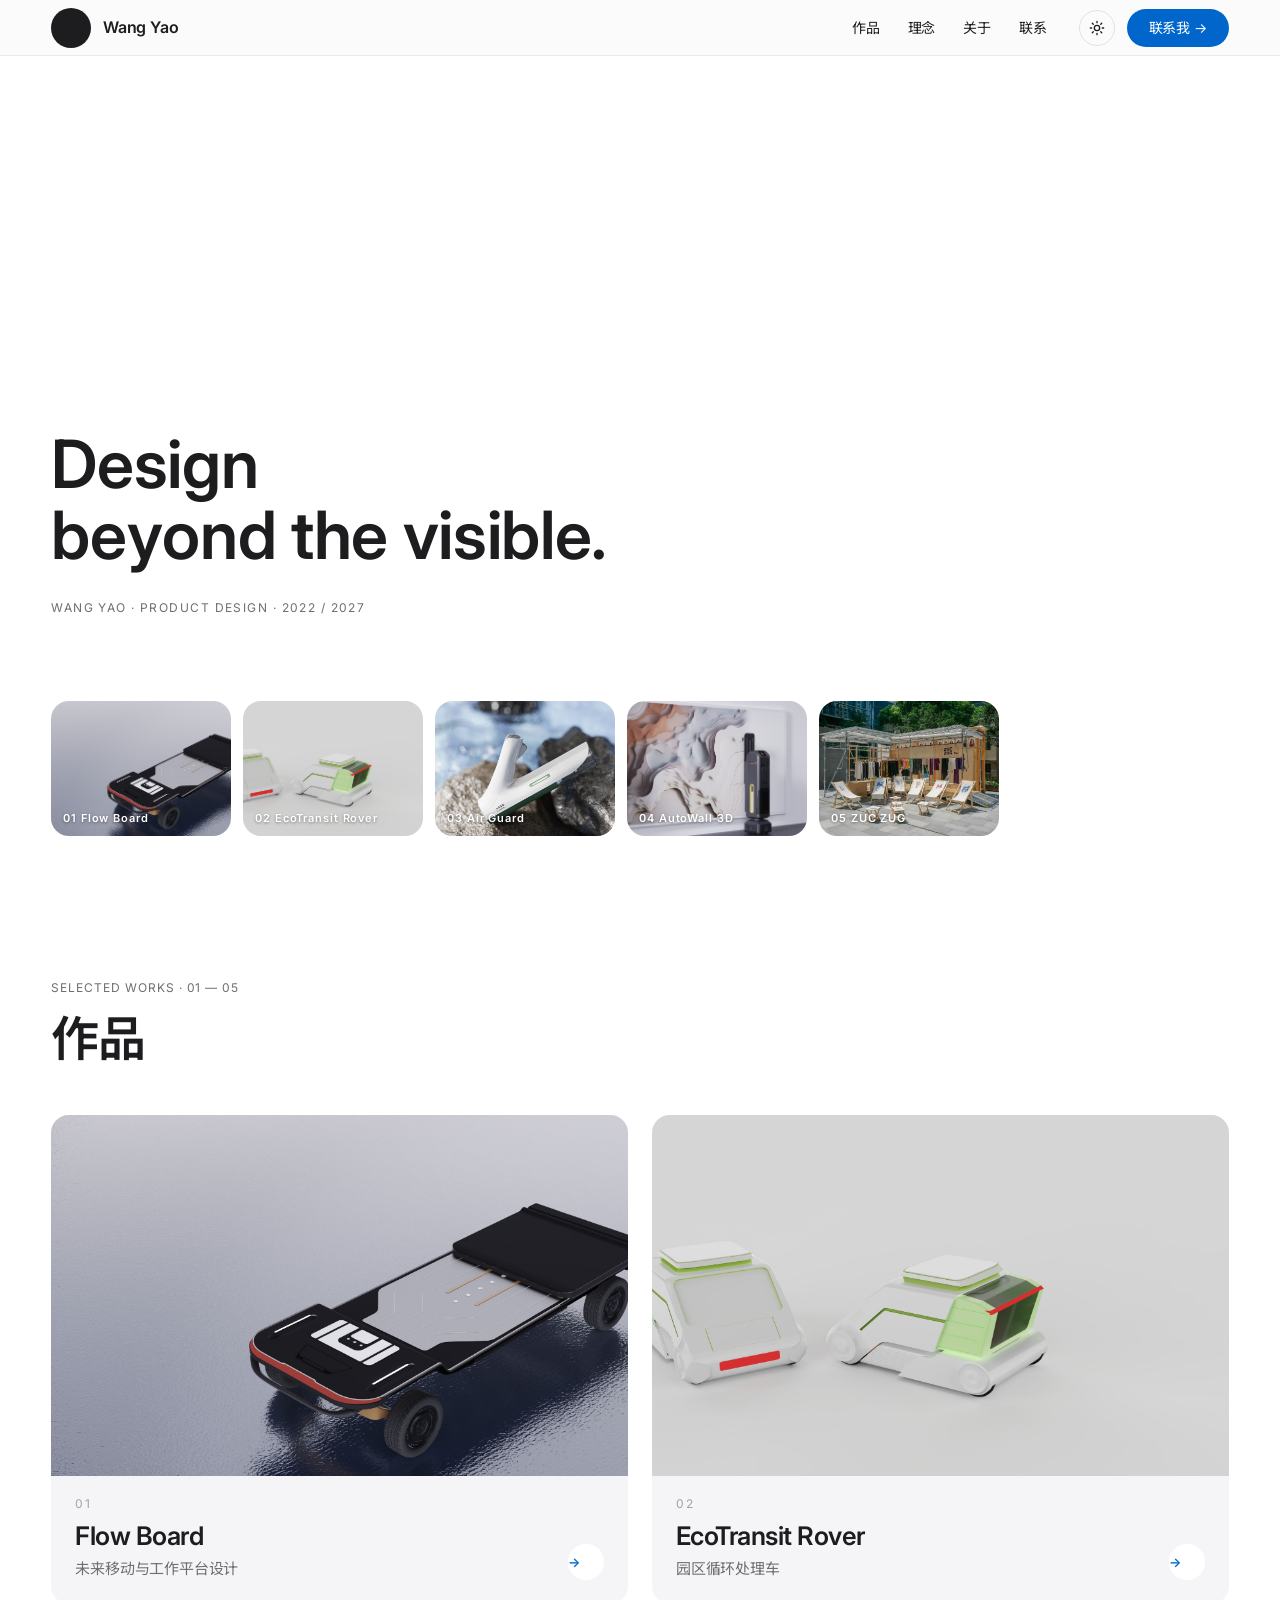
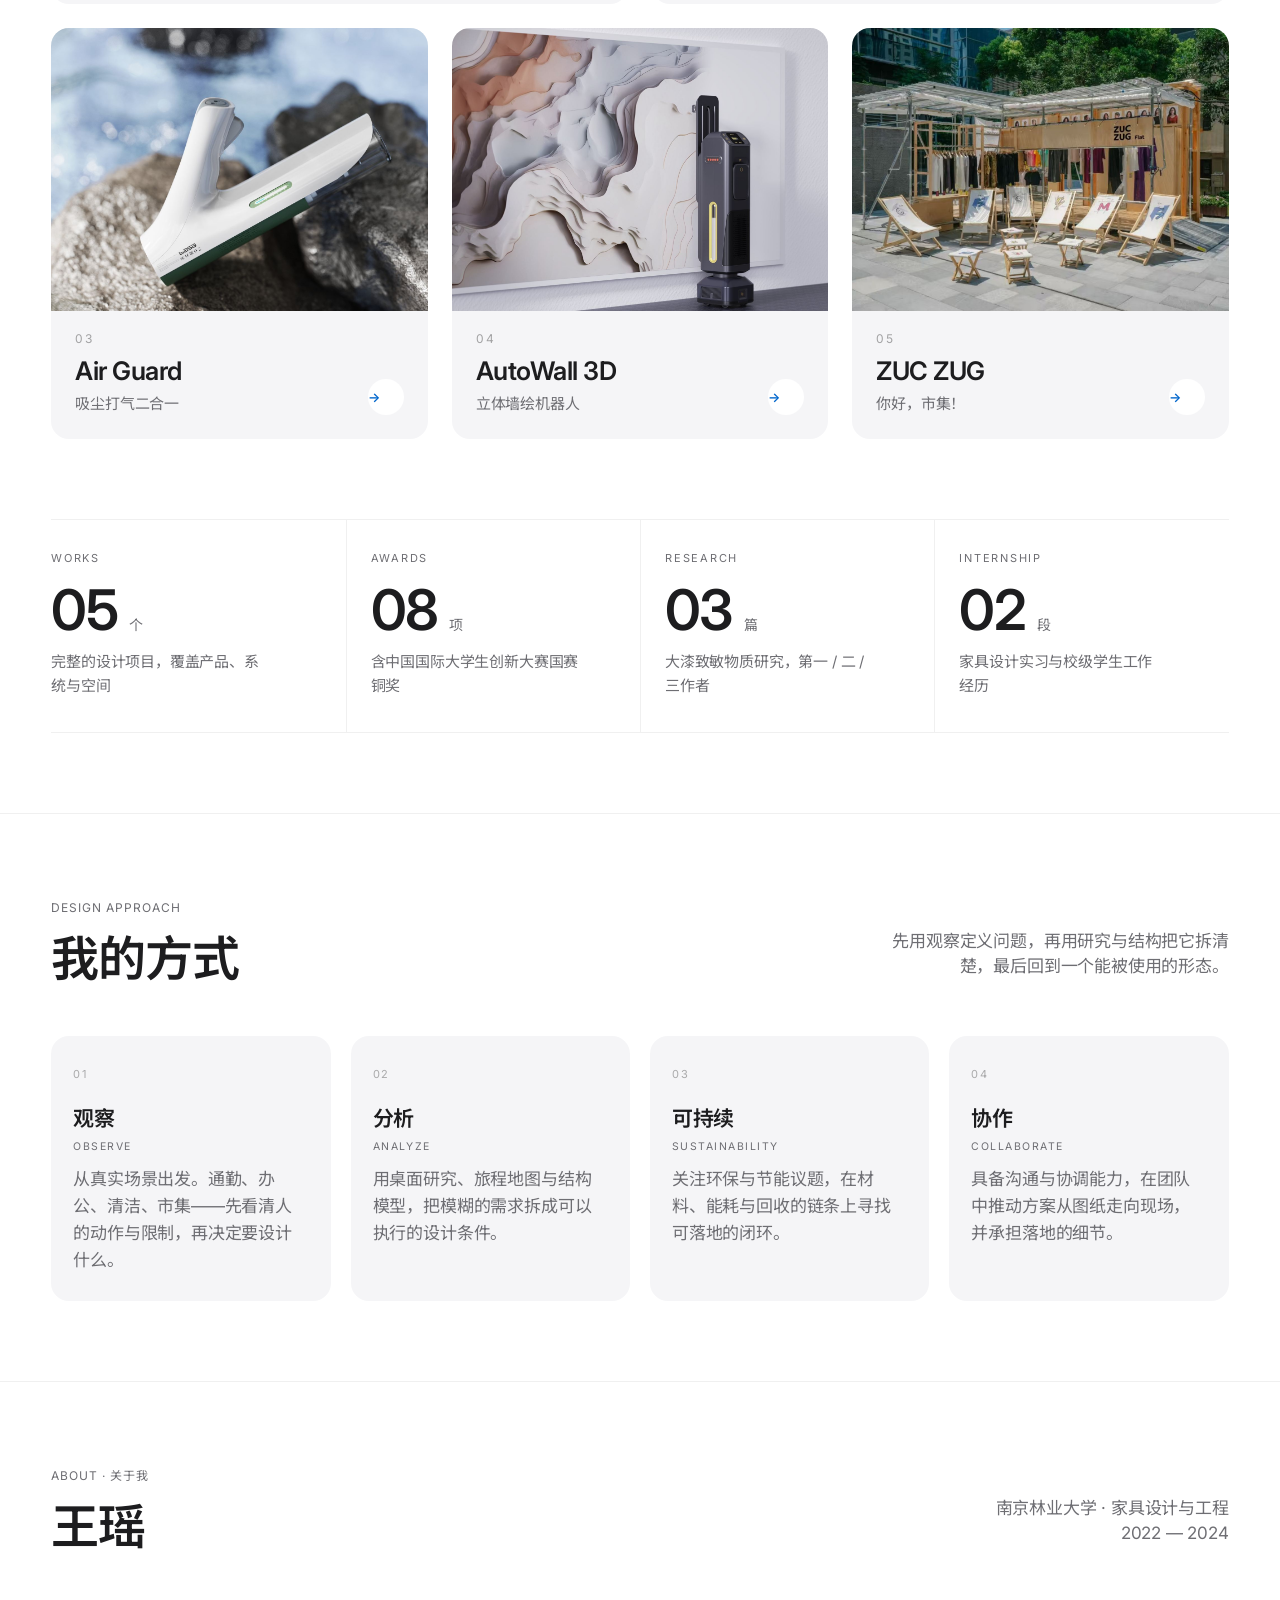
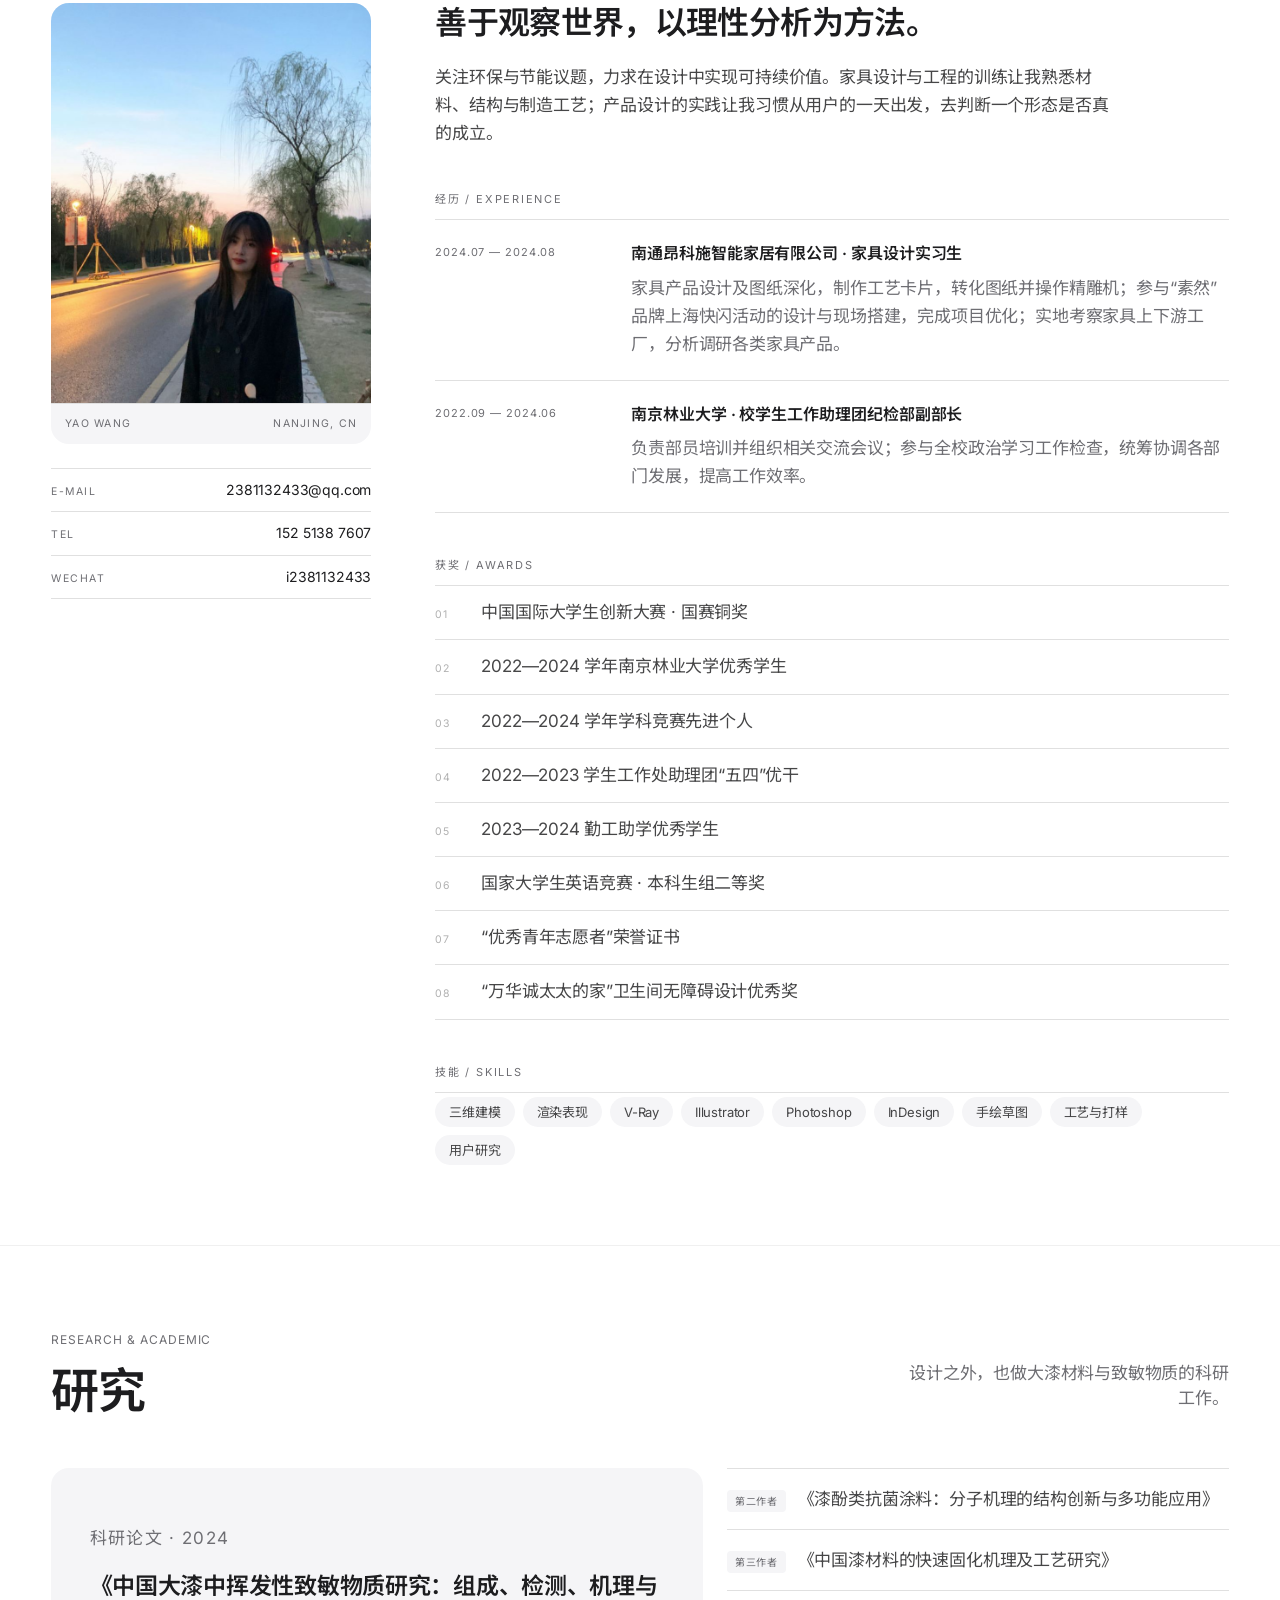
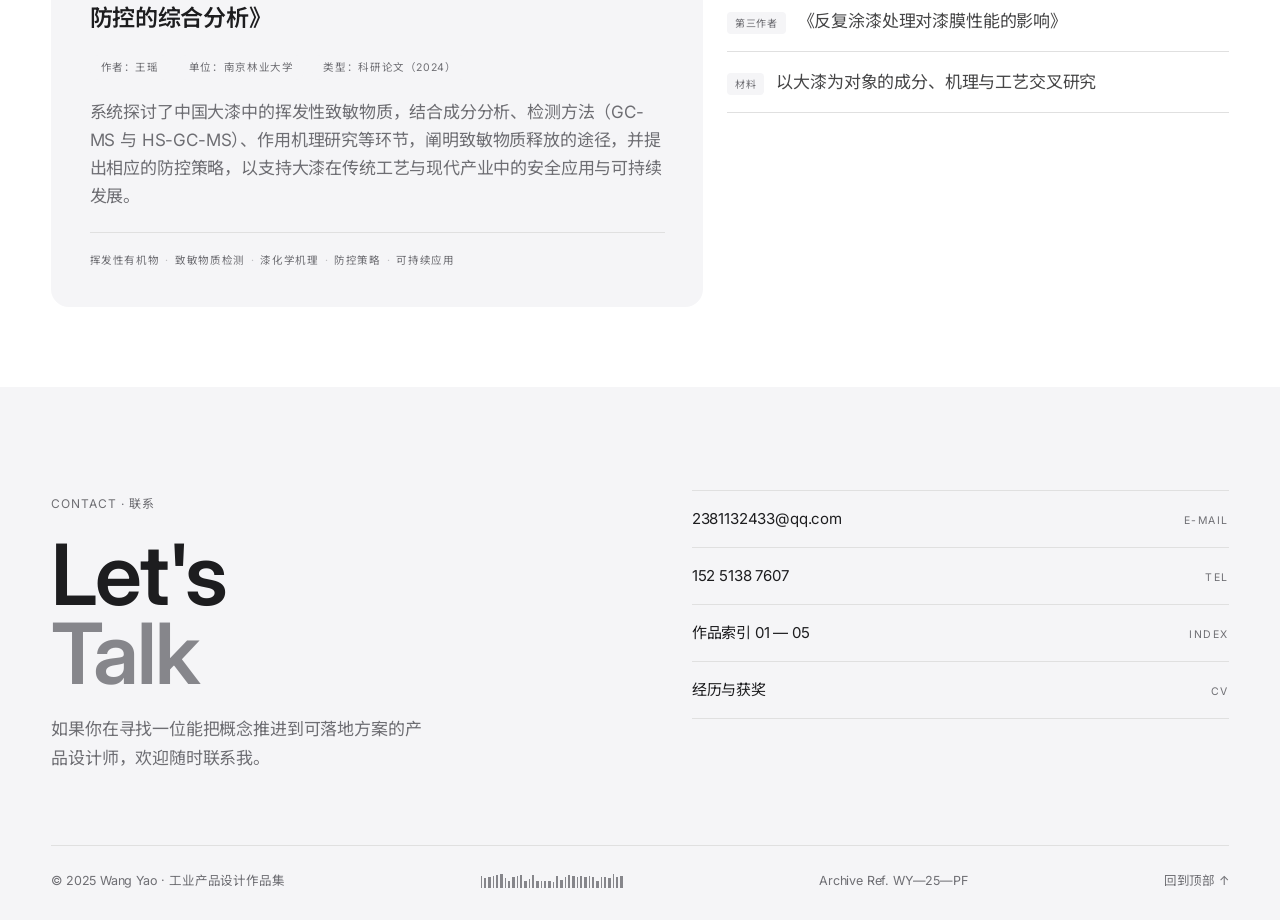
==== commit 2223bc3b: "Professional refresh: full-width Rover hero, interactive APP tabs, data charts, rail progress, dark " ====
--- a/index.html
+++ b/index.html
@@ -17,7 +17,13 @@
 <header class="nav nav--hero" id="nav">
   <div class="container nav__inner">
     <a class="brand brand--hero" href="index.html">
-      <span class="brand__disc">WY</span>
+      <span class="brand__mark">
+        <svg viewBox="0 0 32 32" aria-hidden="true">
+          <path class="brand-mark" d="M6 7h20v18H6z" opacity="0"/>
+          <polyline class="brand-wire" points="4,7 10,22 16,12 22,22 28,7"/>
+          <path class="brand-wire" d="M19 12c0-3 2-5 5-5s5 2 5 5-2 5-5 5"/>
+        </svg>
+      </span>
       <span class="brand__name">Wang Yao</span>
     </a>
     <nav class="nav__menu" id="menu">
@@ -27,6 +33,9 @@
       <a href="#contact">联系</a>
     </nav>
     <div class="nav__right">
+      <button class="theme-toggle" id="themeToggle" aria-label="切换深色模式">
+        <svg viewBox="0 0 24 24" fill="none" stroke="currentColor" stroke-width="2" stroke-linecap="round" stroke-linejoin="round"><circle cx="12" cy="12" r="4"/><path d="M12 2v2M12 20v2M4.93 4.93l1.41 1.41M17.66 17.66l1.41 1.41M2 12h2M20 12h2M4.93 19.07l1.41-1.41M17.66 6.34l1.41-1.41"/></svg>
+      </button>
       <a class="nav__cta" href="#contact">联系我 →</a>
       <button class="nav__burger" id="burger" aria-label="打开菜单" aria-expanded="false">
         <span></span><span></span>
@@ -48,6 +57,25 @@
         </h1>
         <p class="hero__aurora-sub">WANG YAO · PRODUCT DESIGN · 2022 / 2027</p>
       </div>
+
+      <!-- Hero 快速预览 strip -->
+      <nav class="hero__quick-strip" aria-label="作品预览">
+        <a class="hero__quick" href="work/flow-board.html" data-label="01 Flow Board">
+          <img src="assets/img/flow-cover.jpg" alt="Flow Board 封面预览" loading="lazy">
+        </a>
+        <a class="hero__quick" href="work/ecotransit-rover.html" data-label="02 EcoTransit Rover">
+          <img src="assets/img/rover-cover.jpg" alt="EcoTransit Rover 封面预览" loading="lazy">
+        </a>
+        <a class="hero__quick" href="work/air-guard.html" data-label="03 Air Guard">
+          <img src="assets/img/air-cover.jpg" alt="Air Guard 封面预览" loading="lazy">
+        </a>
+        <a class="hero__quick" href="work/autowall-3d.html" data-label="04 AutoWall 3D">
+          <img src="assets/img/auto-cover.jpg" alt="AutoWall 3D 封面预览" loading="lazy">
+        </a>
+        <a class="hero__quick" href="work/zuc-zug.html" data-label="05 ZUC ZUG">
+          <img src="assets/img/zuc-yard.jpg" alt="ZUC ZUG 封面预览" loading="lazy">
+        </a>
+      </nav>
 
     </div>
   </section>
--- a/assets/css/site.css
+++ b/assets/css/site.css
@@ -3297,3 +3297,556 @@
 @media (prefers-reduced-motion: reduce) {
   .appgrid__phone:hover .appgrid__phone-screen img { transform: none; }
 }
+
+/* ============================================================
+   PROFESSIONAL REFRESH — 2025 overhaul
+   Hero 视觉锚点 · Rover 全宽 · Rail 圆点 · 数据可视化 · APP 重构 · 深色模式
+   ============================================================ */
+
+/* ---------- 深色模式 token ---------- */
+html[data-theme="dark"] {
+  --paper: #000;
+  --paper-2: #111113;
+  --pearl: #0a0a0c;
+  --card: #1c1c1e;
+  --white: #ffffff;
+  --ink: #f5f5f7;
+  --ink-soft: rgba(245, 245, 247, 0.82);
+  --muted: #86868b;
+  --line: #38383a;
+  --line-soft: #1c1c1e;
+  --line-strong: rgba(245, 245, 247, 0.28);
+  --accent: #0a84ff;
+  --accent-soft: #64a8ff;
+  --link-dark: #64a8ff;
+  --tint: rgba(10, 132, 255, 0.12);
+  --tile-dark: #1c1c1e;
+  --brand-wire: #f5f5f7;
+  --nav-bg: rgba(0, 0, 0, 0.82);
+}
+
+@media (prefers-color-scheme: dark) {
+  body:not([data-theme="light"]) {
+    --paper: #000;
+    --paper-2: #111113;
+    --pearl: #0a0a0c;
+    --card: #1c1c1e;
+    --white: #ffffff;
+    --ink: #f5f5f7;
+    --ink-soft: rgba(245, 245, 247, 0.82);
+    --muted: #86868b;
+    --line: #38383a;
+    --line-soft: #1c1c1e;
+    --line-strong: rgba(245, 245, 247, 0.28);
+    --accent: #0a84ff;
+    --accent-soft: #64a8ff;
+    --link-dark: #64a8ff;
+    --tint: rgba(10, 132, 255, 0.12);
+    --tile-dark: #1c1c1e;
+    --brand-wire: #f5f5f7;
+    --nav-bg: rgba(0, 0, 0, 0.82);
+  }
+}
+
+/* 深色模式切换按钮 */
+.theme-toggle {
+  display: inline-flex;
+  align-items: center;
+  justify-content: center;
+  width: 36px;
+  height: 36px;
+  border-radius: var(--r-pill);
+  border: 1px solid var(--line);
+  background: transparent;
+  color: var(--ink);
+  cursor: pointer;
+  transition: background 0.2s var(--ease), border-color 0.2s var(--ease);
+}
+.theme-toggle:hover { background: var(--tint); border-color: var(--accent); }
+.theme-toggle svg { width: 16px; height: 16px; }
+
+/* ---------- 品牌标记 "WY" ---------- */
+.brand__mark {
+  width: 40px;
+  height: 40px;
+  flex: none;
+  display: grid;
+  place-items: center;
+}
+.brand__mark svg { width: 32px; height: 32px; }
+.brand__mark .brand-wire {
+  stroke: var(--brand-wire, var(--ink));
+  fill: none;
+  stroke-width: 3.2;
+  stroke-linecap: round;
+  stroke-linejoin: round;
+}
+.brand__mark .brand-mark { fill: var(--brand-wire, var(--ink)); }
+html[data-theme="dark"] .brand__mark .brand-wire,
+html[data-theme="dark"] .brand__mark .brand-mark { stroke: #f5f5f7; fill: #f5f5f7; }
+
+/* ---------- 首页 Hero 视觉锚点 ---------- */
+.hero__aurora {
+  background:
+    radial-gradient(50% 50% at 50% 120%, rgba(0, 102, 204, 0.06) 0%, rgba(0, 102, 204, 0) 70%);
+}
+
+.hero__aurora-body { position: relative; }
+
+.hero__quick-strip {
+  margin-top: clamp(24px, 4vw, 48px);
+  display: flex;
+  gap: 12px;
+  overflow-x: auto;
+  padding-bottom: 8px;
+  scrollbar-width: none;
+}
+.hero__quick-strip::-webkit-scrollbar { display: none; }
+.hero__quick {
+  flex: 0 0 auto;
+  width: 180px;
+  aspect-ratio: 4 / 3;
+  border-radius: var(--r-lg);
+  overflow: hidden;
+  background: var(--paper-2);
+  transition: transform 0.3s var(--ease);
+  cursor: pointer;
+  text-decoration: none;
+  position: relative;
+}
+.hero__quick:hover { transform: translateY(-4px); }
+.hero__quick img {
+  width: 100%;
+  height: 100%;
+  object-fit: cover;
+}
+.hero__quick::after {
+  content: attr(data-label);
+  position: absolute;
+  left: 12px;
+  bottom: 10px;
+  font-size: 11px;
+  letter-spacing: 0.08em;
+  color: #fff;
+  text-shadow: 0 1px 3px rgba(0,0,0,0.4);
+  font-weight: 600;
+}
+
+@media (max-width: 734px) {
+  .hero__quick { width: 140px; }
+}
+
+/* ---------- Stats 单位词排版 ---------- */
+.stat dd { display: flex; align-items: baseline; gap: 6px; }
+.stat dd small {
+  font-size: 14px;
+  font-weight: 400;
+  color: var(--muted);
+}
+
+/* ---------- Works 卡片箭头 ---------- */
+.worktile__info {
+  display: flex;
+  align-items: flex-end;
+  justify-content: space-between;
+}
+.worktile__info > div { flex: 1; }
+.worktile__arrow {
+  display: inline-flex;
+  align-items: center;
+  gap: 6px;
+  color: var(--accent);
+  font-size: 13px;
+  font-weight: 600;
+  white-space: nowrap;
+  flex: none;
+  padding: 6px 0;
+  transition: transform 0.2s var(--ease);
+}
+.worktile:hover .worktile__arrow { transform: translateX(3px); }
+
+/* ---------- Rover Hero 全宽产品图 ---------- */
+.proj-hero-full {
+  position: relative;
+  margin-top: 0;
+  margin-left: calc(-1 * clamp(20px, 4vw, 56px));
+  margin-right: calc(-1 * clamp(20px, 4vw, 56px));
+  width: calc(100% + clamp(40px, 8vw, 112px));
+  height: 72svh;
+  min-height: 480px;
+  max-height: 900px;
+  overflow: hidden;
+  border-radius: 0;
+  isolation: isolate;
+}
+.proj-hero-full img {
+  width: 100%;
+  height: 100%;
+  object-fit: cover;
+}
+.proj-hero-full::after {
+  content: "";
+  position: absolute;
+  inset: 0;
+  background: linear-gradient(
+    180deg,
+    rgba(0,0,0,0.45) 0%,
+    rgba(0,0,0,0.15) 40%,
+    rgba(255,255,255,0) 70%
+  );
+  pointer-events: none;
+}
+.proj-hero-full__frame {
+  position: absolute;
+  top: 0; left: 0; right: 0; bottom: 0;
+  display: flex;
+  align-items: flex-start;
+  padding-top: clamp(40px, 6svh, 80px);
+  padding-left: clamp(20px, 4vw, 56px);
+  padding-right: clamp(20px, 4vw, 56px);
+  color: #fff;
+  z-index: 2;
+}
+.proj-hero-full__frame h1 {
+  color: #fff;
+  font-family: var(--font-display);
+  font-size: clamp(48px, 7vw, 96px);
+  font-weight: 600;
+  line-height: 0.98;
+  letter-spacing: -0.03em;
+  margin: 0;
+  text-shadow: 0 2px 8px rgba(0,0,0,0.3);
+}
+.proj-hero-full__frame .proj-sub-overlay {
+  margin-top: 16px;
+  font-size: clamp(15px, 1.4vw, 18px);
+  color: rgba(255,255,255,0.85);
+  line-height: 1.5;
+  max-width: 560px;
+}
+.proj-hero-full__meta {
+  position: absolute;
+  top: clamp(40px, 6svh, 80px);
+  right: clamp(20px, 4vw, 56px);
+  display: grid;
+  gap: 4px;
+  color: rgba(255,255,255,0.75);
+  font-size: 11px;
+  letter-spacing: 0.08em;
+  text-transform: uppercase;
+  text-align: right;
+  z-index: 2;
+}
+.proj-hero-full__meta b {
+  display: block;
+  color: #fff;
+  font-size: 14px;
+  letter-spacing: 0;
+  text-transform: none;
+  font-weight: 600;
+}
+
+@media (max-width: 734px) {
+  .proj-hero-full { height: 58svh; }
+  .proj-hero-full__frame h1 { font-size: clamp(36px, 9vw, 56px); }
+  .proj-hero-full__meta { display: none; }
+}
+
+/* ---------- Rail 圆点索引 + 进度条 ---------- */
+.rail {
+  position: relative;
+  padding-left: 4px;
+}
+.rail a {
+  display: flex;
+  align-items: center;
+  gap: 12px;
+  padding: 8px 0;
+  color: var(--muted);
+  font-size: 13px;
+  line-height: 1.4;
+  transition: color 0.2s var(--ease);
+  position: relative;
+}
+.rail a i { display: none; }
+.rail a b {
+  font-weight: 400;
+  font-size: 13px;
+}
+.rail a::before {
+  content: "";
+  width: 8px;
+  height: 8px;
+  border-radius: 50%;
+  border: 1.5px solid var(--line-strong);
+  background: transparent;
+  flex: none;
+  transition: background 0.2s var(--ease), border-color 0.2s var(--ease), transform 0.2s var(--ease);
+}
+.rail a:hover { color: var(--ink); }
+.rail a:hover::before { border-color: var(--accent); }
+
+.rail a.is-active { color: var(--ink); }
+.rail a.is-active::before {
+  background: var(--accent);
+  border-color: var(--accent);
+  transform: scale(1.15);
+}
+.rail a.is-active b { font-weight: 600; color: var(--ink); }
+
+/* 滚动进度细条 */
+.rail-progress {
+  position: absolute;
+  left: 4px;
+  top: 8px;
+  width: 1.5px;
+  height: calc(100% - 16px);
+  background: var(--line);
+  border-radius: 2px;
+  pointer-events: none;
+}
+.rail-progress__fill {
+  position: absolute;
+  top: 0;
+  left: 0;
+  width: 100%;
+  height: 0;
+  background: var(--accent);
+  border-radius: 2px;
+  transition: height 0.25s var(--ease);
+}
+
+.rail__title, .rail__note { display: none; }
+
+/* ---------- 资源化率折线图 ---------- */
+.resource-chart {
+  background: var(--paper-2);
+  border-radius: var(--r-lg);
+  padding: clamp(20px, 2.5vw, 32px);
+  border: 1px solid var(--line);
+}
+.resource-chart__header {
+  display: flex;
+  justify-content: space-between;
+  align-items: flex-end;
+  margin-bottom: 16px;
+}
+.resource-chart__title {
+  font-size: 15px;
+  font-weight: 600;
+  color: var(--ink);
+}
+.resource-chart__title span {
+  font-family: var(--font-mono);
+  font-size: 11px;
+  letter-spacing: 0.08em;
+  color: var(--muted);
+  font-weight: 400;
+  margin-left: 8px;
+  text-transform: uppercase;
+}
+.resource-chart svg { width: 100%; height: auto; display: block; }
+.resource-chart__highlight {
+  fill: var(--accent);
+  color: #fff;
+  font-size: 10.5px;
+  font-weight: 600;
+}
+.resource-chart__area { fill: var(--tint); }
+.resource-chart__line { stroke: var(--accent); stroke-width: 2.5; fill: none; }
+.resource-chart__grid { stroke: var(--line); stroke-width: 1; }
+.resource-chart__axis { stroke: var(--line); stroke-width: 1; }
+.resource-chart__label { fill: var(--muted); font-size: 11px; }
+.resource-chart__point { fill: var(--accent); }
+.resource-chart__point-base { fill: var(--paper); stroke: var(--line); stroke-width: 1.5; }
+
+/* ---------- 痛点卡片 ---------- */
+.pain-cards {
+  display: grid;
+  grid-template-columns: repeat(auto-fit, minmax(280px, 1fr));
+  gap: 16px;
+}
+.pain-card {
+  background: var(--paper);
+  border: 1px solid var(--line);
+  border-radius: var(--r-lg);
+  padding: 20px 22px;
+  display: flex;
+  gap: 14px;
+  transition: border-color 0.2s var(--ease), transform 0.2s var(--ease);
+}
+.pain-card:hover {
+  border-color: var(--accent);
+  transform: translateY(-2px);
+}
+.pain-card__no {
+  flex: none;
+  width: 28px;
+  height: 28px;
+  border-radius: 50%;
+  background: var(--paper-2);
+  border: 1px solid var(--line);
+  display: grid;
+  place-items: center;
+  font-family: var(--font-mono);
+  font-size: 11px;
+  font-weight: 600;
+  color: var(--muted);
+}
+.pain-card:hover .pain-card__no { background: var(--accent); border-color: var(--accent); color: #fff; }
+.pain-card__body h4 {
+  margin: 0 0 4px;
+  font-size: 16px;
+  font-weight: 600;
+  color: var(--ink);
+}
+.pain-card__body p {
+  margin: 0;
+  font-size: 14px;
+  color: var(--ink-soft);
+  line-height: 1.5;
+}
+
+/* ---------- APP 滚动联动手机原型 ---------- */
+.app-proto {
+  position: sticky;
+  top: calc(var(--navh) + 24px);
+  display: grid;
+  gap: 20px;
+  justify-items: center;
+  align-self: start;
+}
+.app-proto__phone {
+  width: 240px;
+  aspect-ratio: 9 / 16.5;
+  background: #000;
+  border-radius: 44px;
+  padding: 10px;
+  box-shadow: 0 20px 60px rgba(0,0,0,0.18);
+  position: relative;
+  overflow: hidden;
+}
+.app-proto__phone::before {
+  content: "";
+  position: absolute;
+  top: 10px; left: 50%;
+  transform: translateX(-50%);
+  width: 80px;
+  height: 22px;
+  background: #000;
+  border-radius: 0 0 16px 16px;
+  z-index: 3;
+}
+.app-proto__screen {
+  width: 100%;
+  height: 100%;
+  border-radius: 34px;
+  overflow: hidden;
+  background: var(--paper-2);
+  position: relative;
+}
+.app-proto__screen img {
+  width: 100%;
+  height: 100%;
+  object-fit: cover;
+  transition: opacity 0.35s var(--ease);
+}
+.app-proto__phone-label {
+  font-family: var(--font-mono);
+  font-size: 11px;
+  letter-spacing: 0.1em;
+  color: var(--muted);
+  text-transform: uppercase;
+  text-align: center;
+}
+
+.app-feature-tabs {
+  display: flex;
+  gap: 8px;
+  flex-wrap: wrap;
+}
+.app-feature-tab {
+  padding: 8px 14px;
+  border-radius: var(--r-pill);
+  border: 1px solid var(--line);
+  background: var(--paper);
+  font-size: 13px;
+  color: var(--ink);
+  cursor: pointer;
+  transition: background 0.2s var(--ease), border-color 0.2s var(--ease), color 0.2s var(--ease);
+  display: inline-flex;
+  align-items: center;
+  gap: 6px;
+  font-weight: 400;
+}
+.app-feature-tab:hover { border-color: var(--accent); }
+.app-feature-tab.is-active {
+  background: var(--accent);
+  border-color: var(--accent);
+  color: #fff;
+}
+.app-feature-tab__no {
+  font-family: var(--font-mono);
+  font-size: 11px;
+  opacity: 0.7;
+}
+
+.app-proto-layout {
+  display: grid;
+  grid-template-columns: 300px minmax(0, 1fr);
+  gap: 56px;
+  align-items: start;
+}
+
+@media (max-width: 1068px) {
+  .app-proto-layout { grid-template-columns: 240px minmax(0, 1fr); gap: 32px; }
+  .app-proto__phone { width: 200px; }
+}
+
+@media (max-width: 734px) {
+  html, body { overflow-x: hidden; }
+  .app-proto-layout {
+    grid-template-columns: minmax(0, 1fr);
+    gap: 32px;
+  }
+  .app-proto {
+    position: static;
+    order: -1;
+  }
+  .app-proto__phone { width: 220px; }
+  .proj-hero-full__meta { display: none; }
+}
+
+/* ---------- 模块底部查看原始展板链接 ---------- */
+.plate-link {
+  display: inline-flex;
+  align-items: center;
+  gap: 6px;
+  font-size: 13px;
+  font-weight: 600;
+  color: var(--accent);
+  border-top: 1px solid var(--line);
+  padding-top: 16px;
+  margin-top: 24px;
+  cursor: pointer;
+  text-decoration: none;
+  transition: color 0.2s var(--ease);
+}
+.plate-link:hover { color: var(--accent-soft); }
+.plate-link svg { width: 12px; height: 12px; }
+
+/* ---------- 移动端 Rail 圆点 ---------- */
+@media (max-width: 1100px) {
+  .proj-index a {
+    font-size: 11px;
+    padding: 8px 12px;
+    border-radius: var(--r-pill);
+    border: 1px solid var(--line);
+    white-space: nowrap;
+  }
+  .proj-index a.is-active {
+    background: var(--accent);
+    border-color: var(--accent);
+    color: #fff;
+  }
+}
